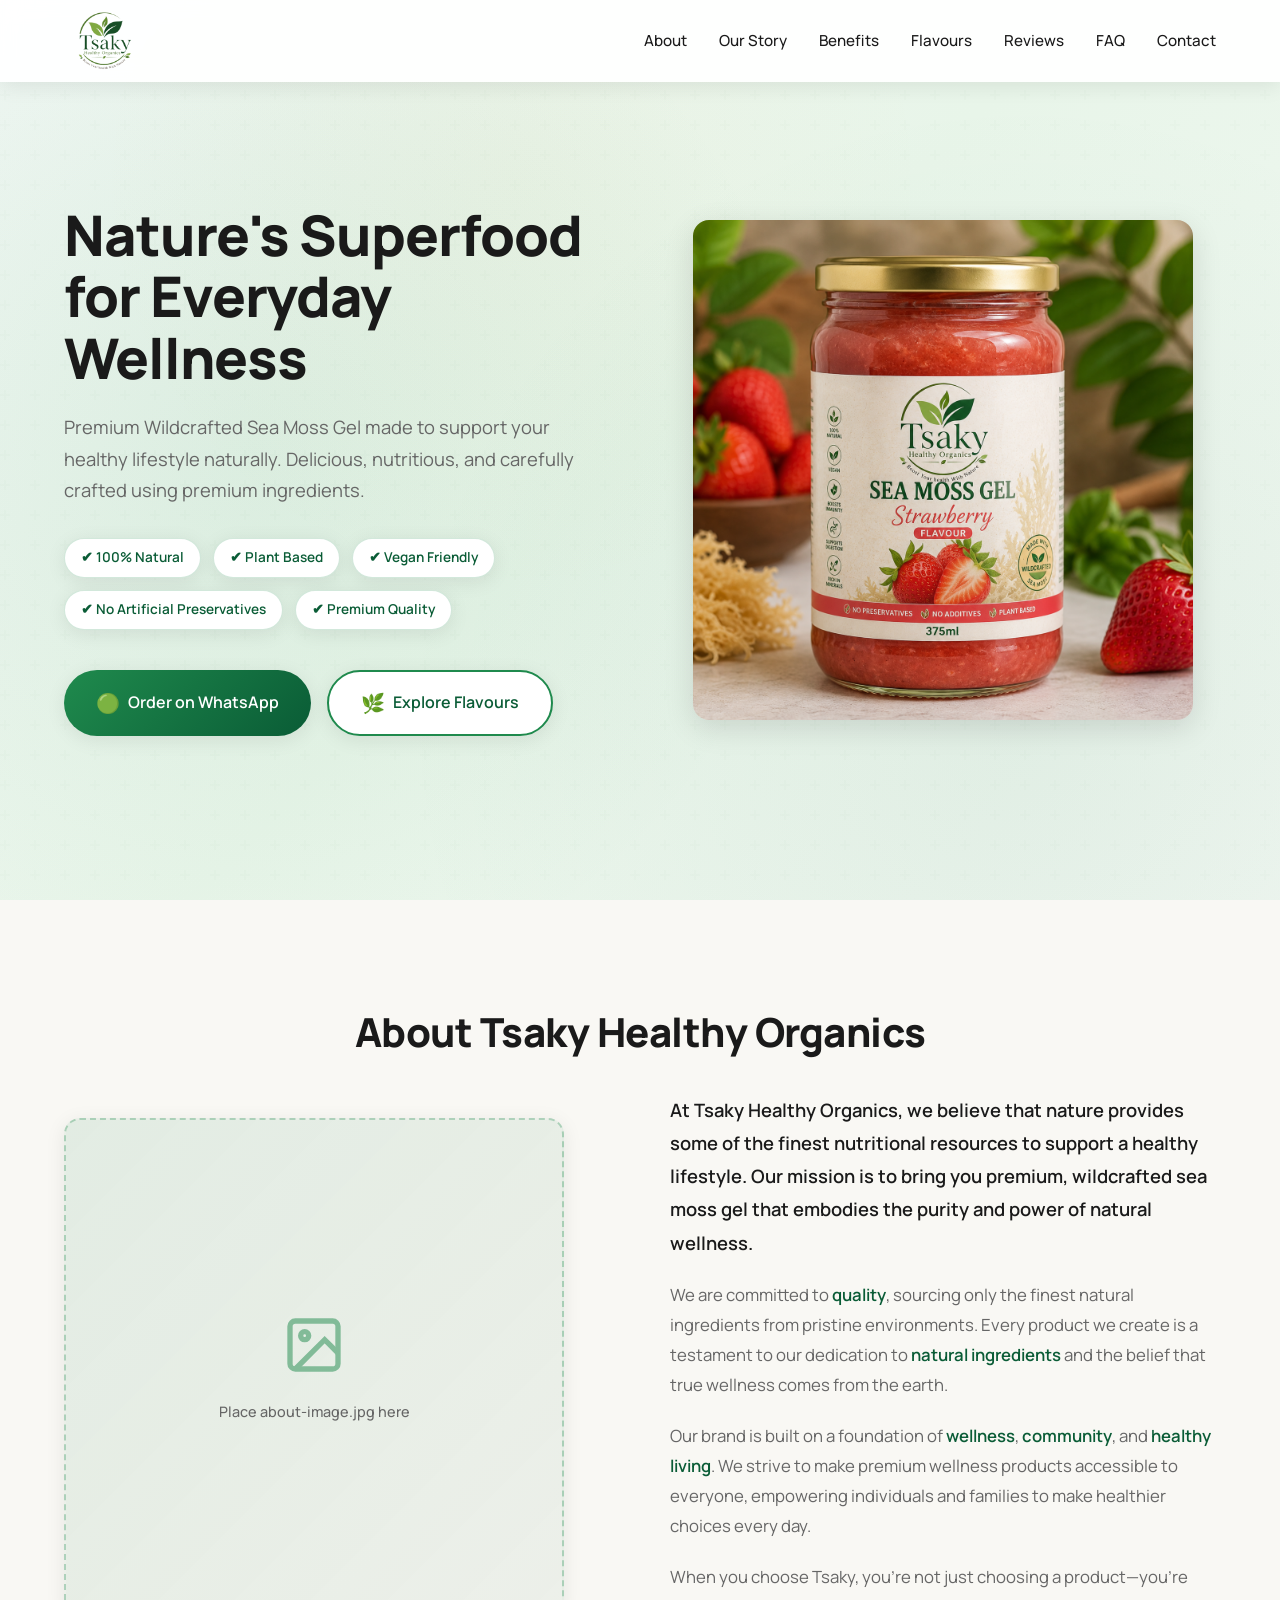
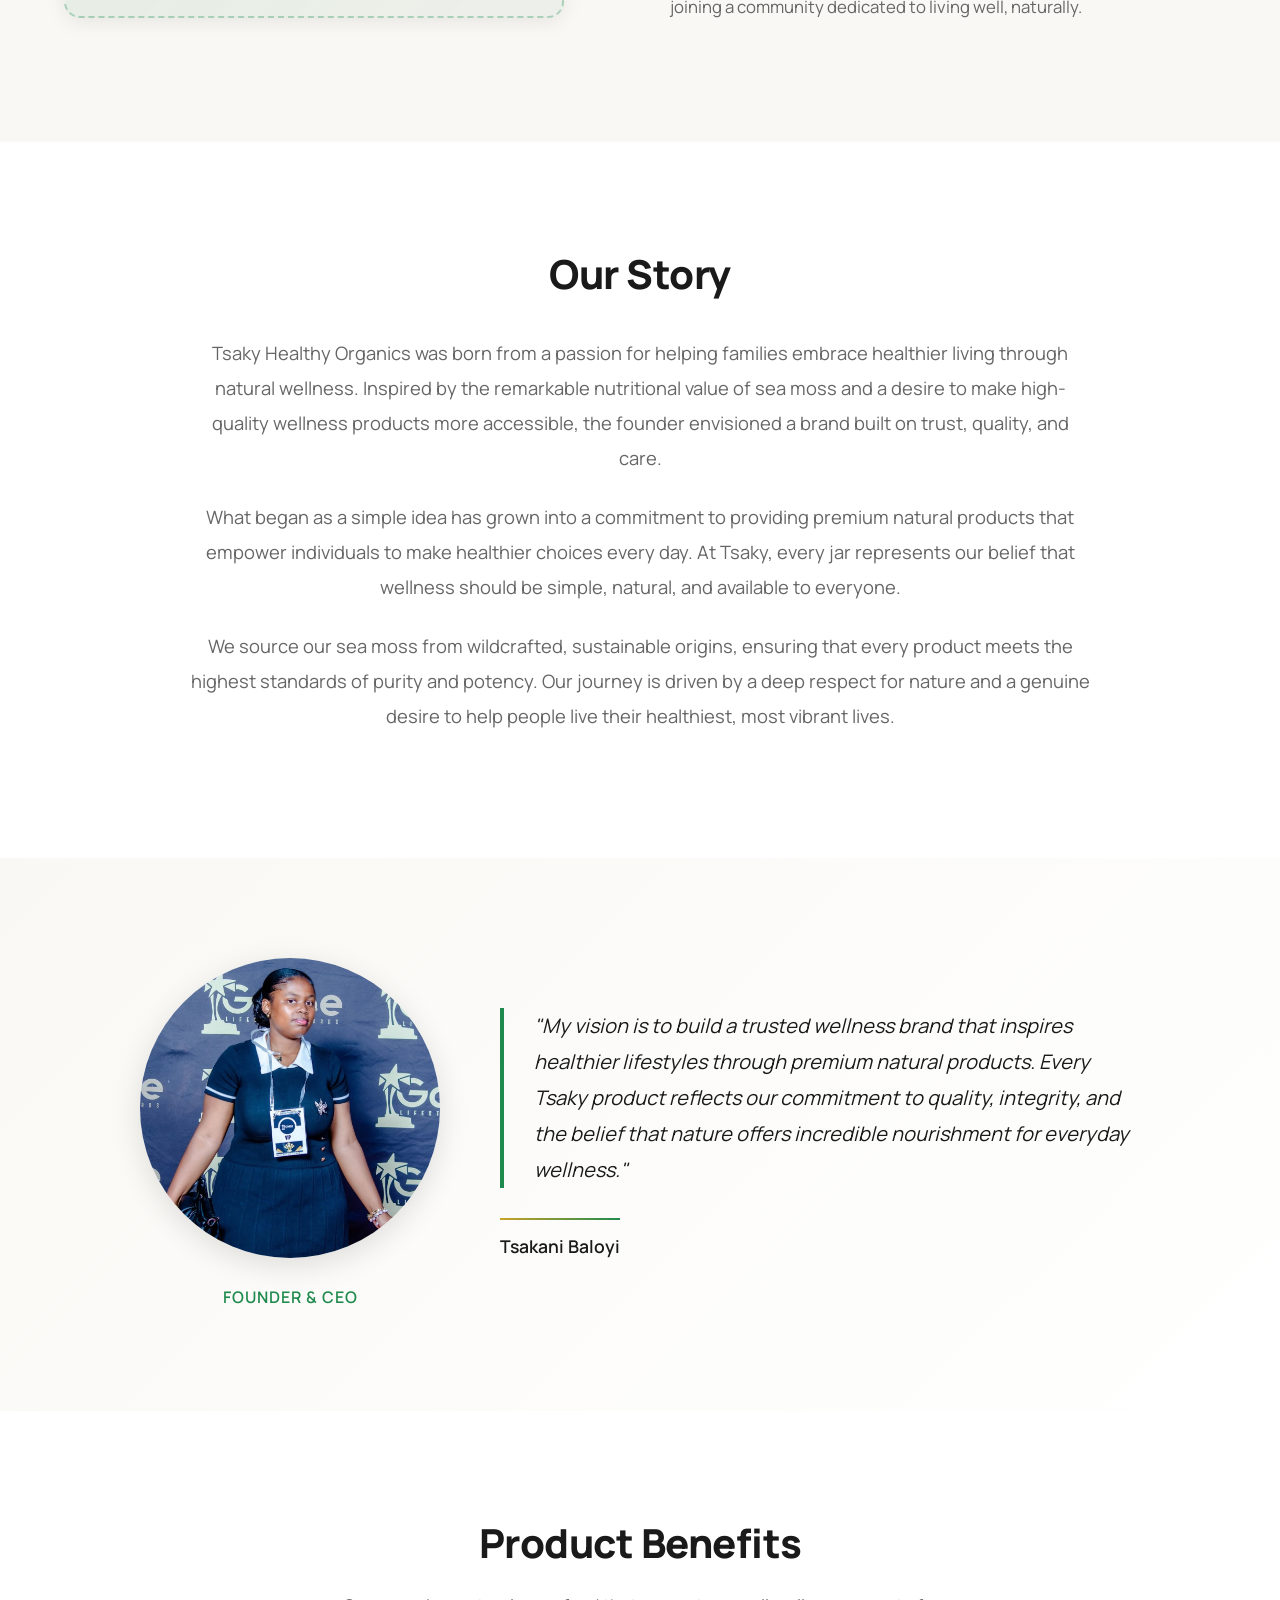
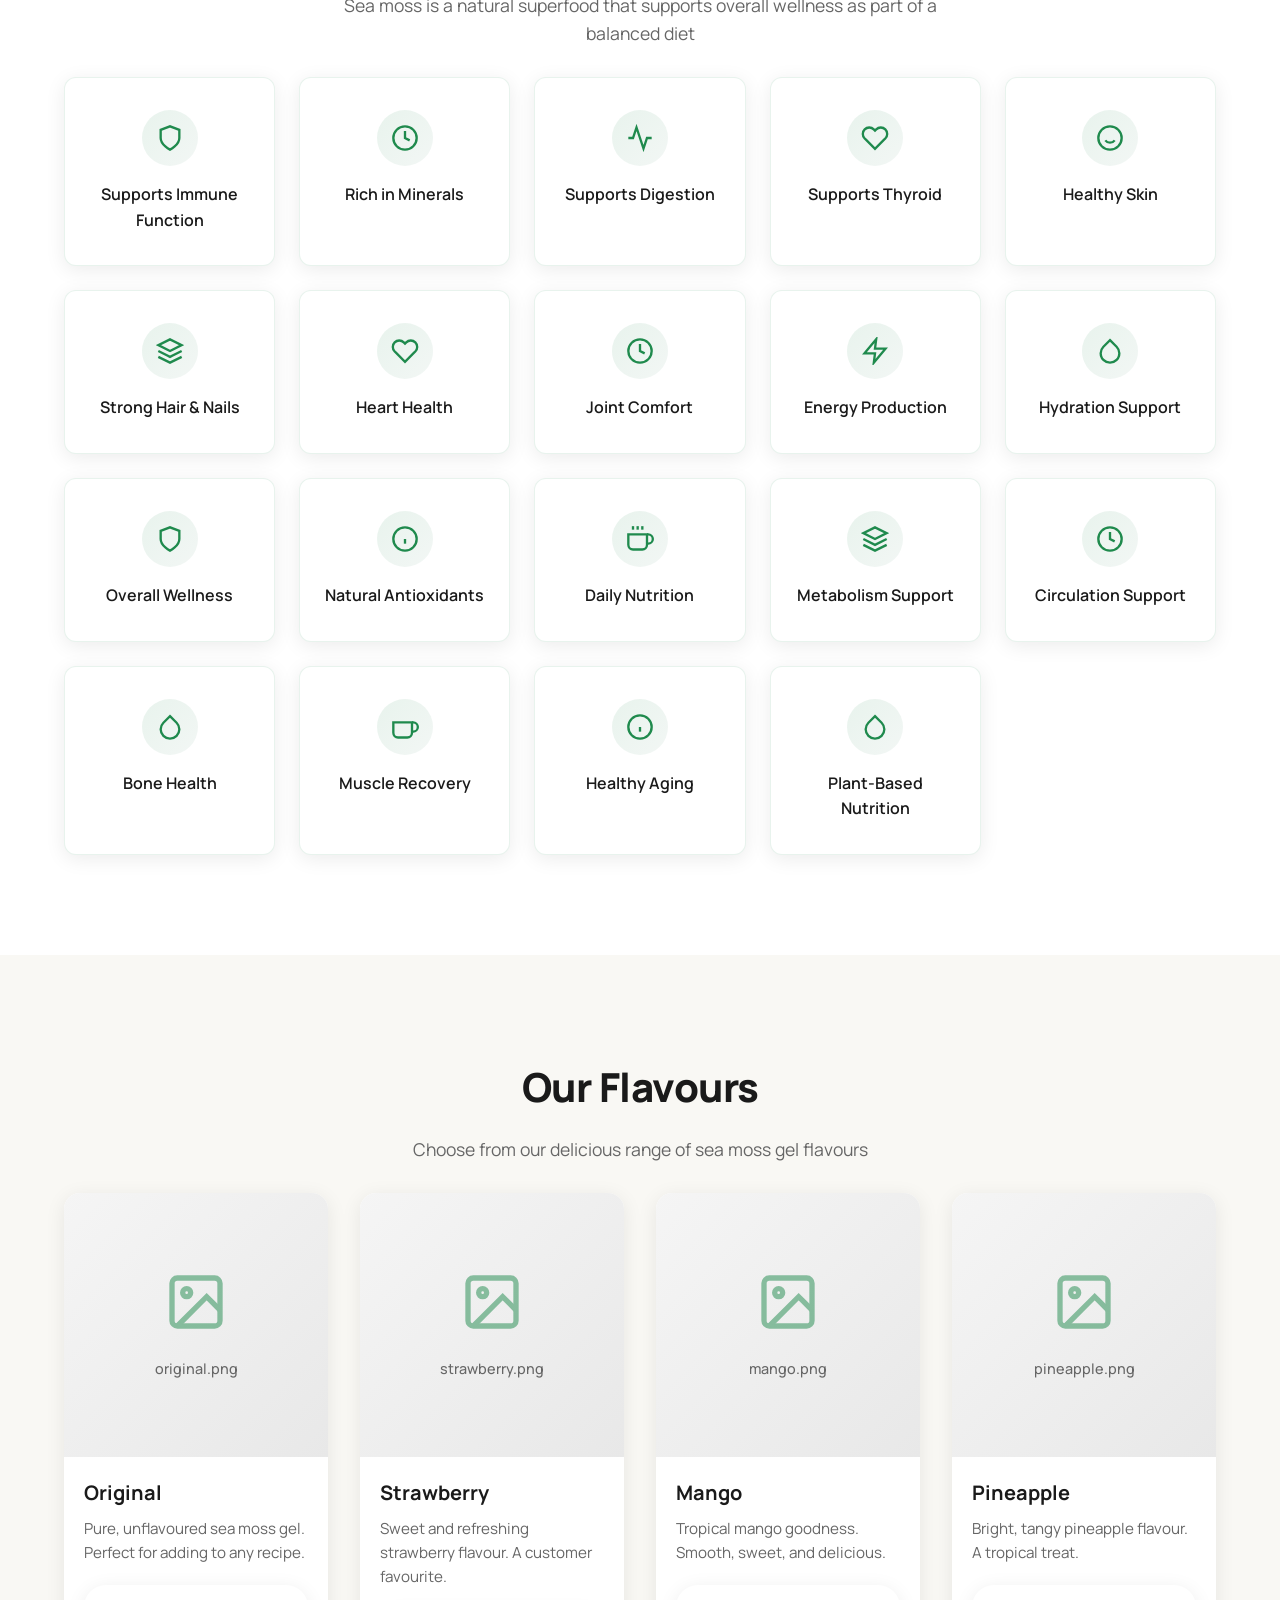
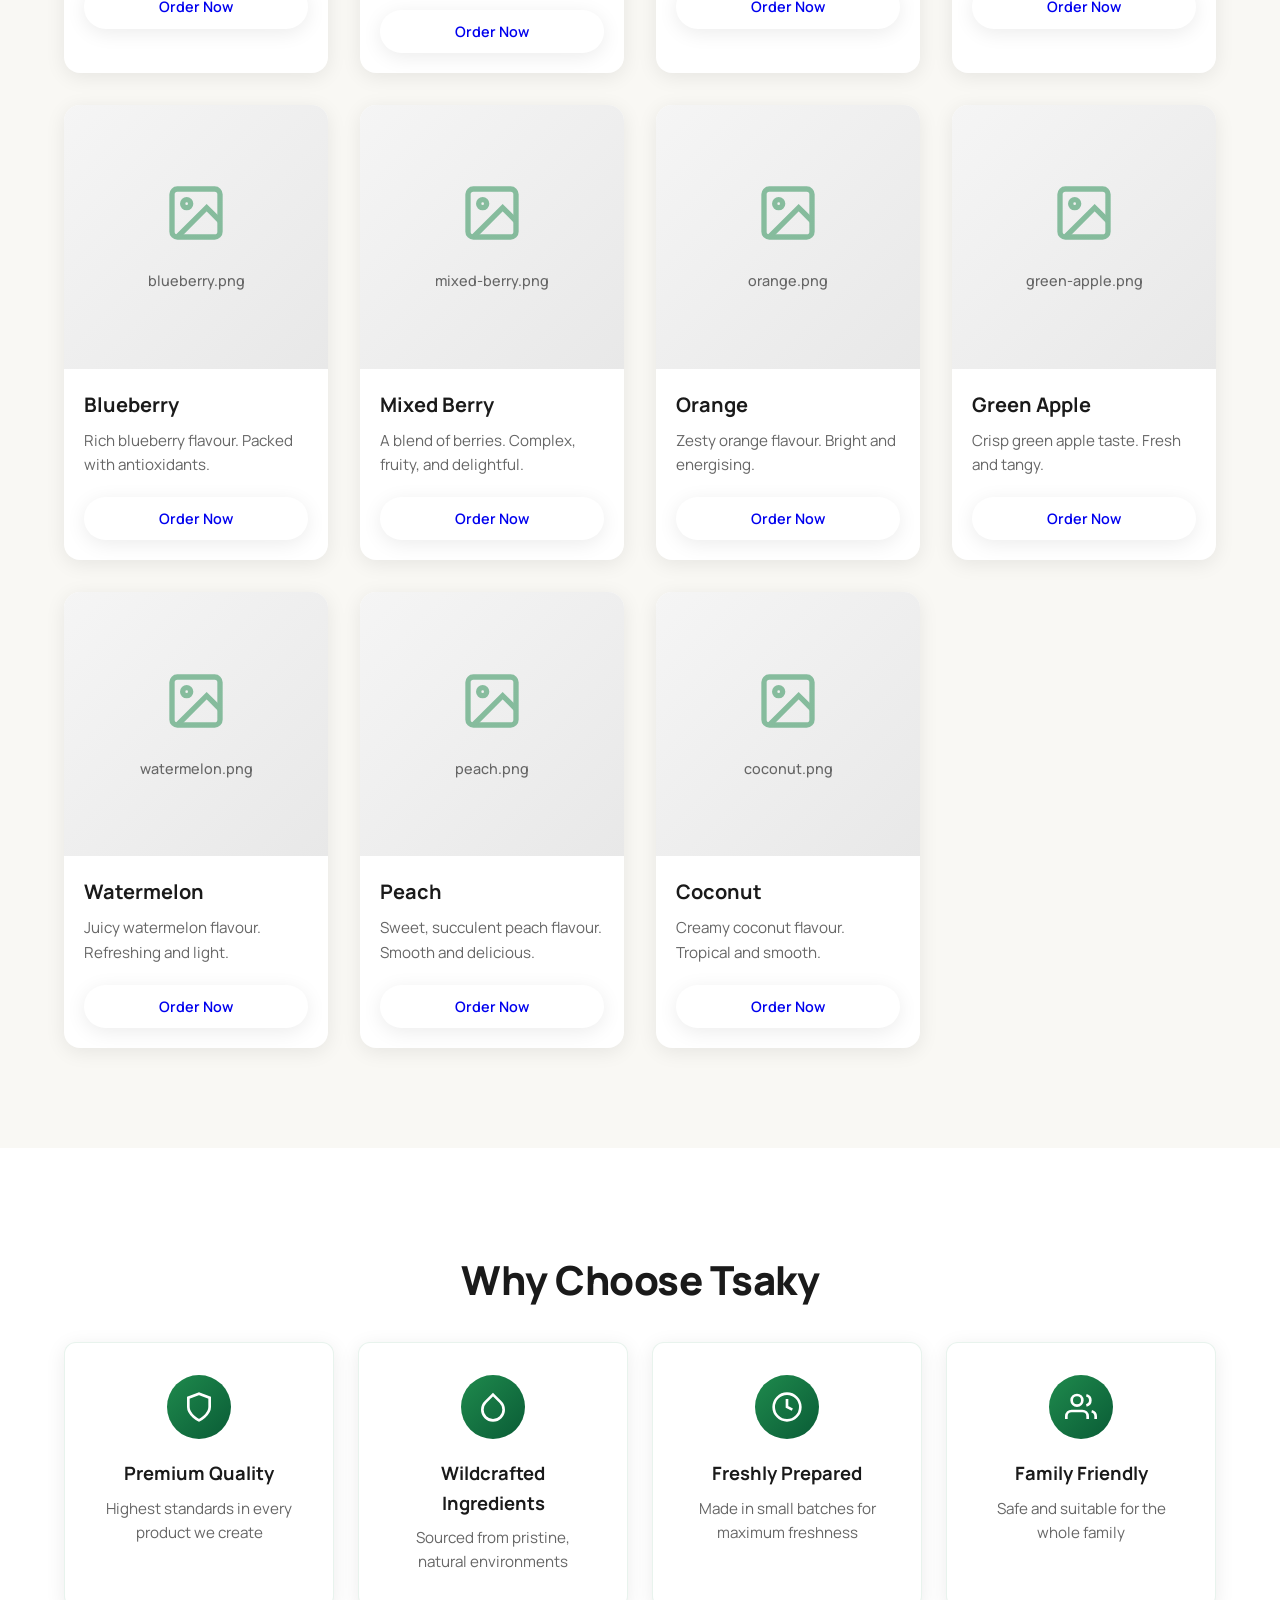
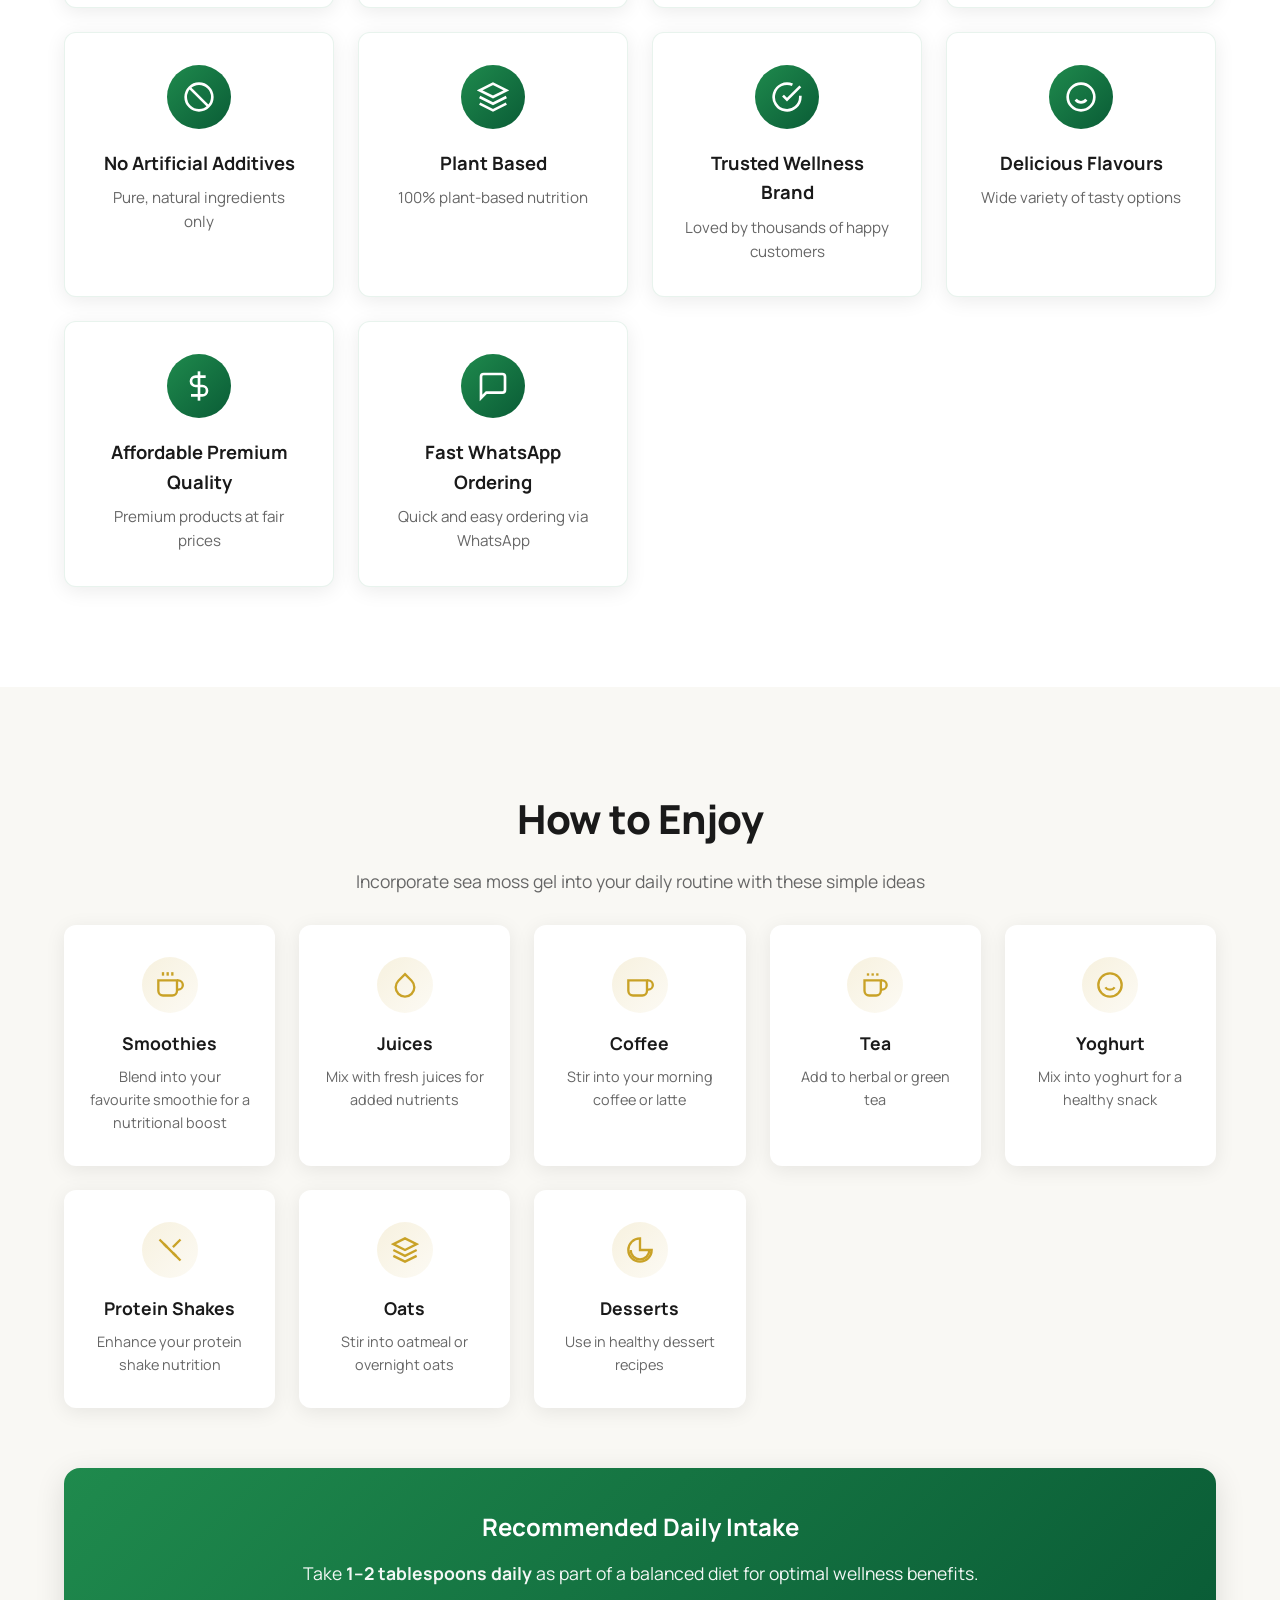
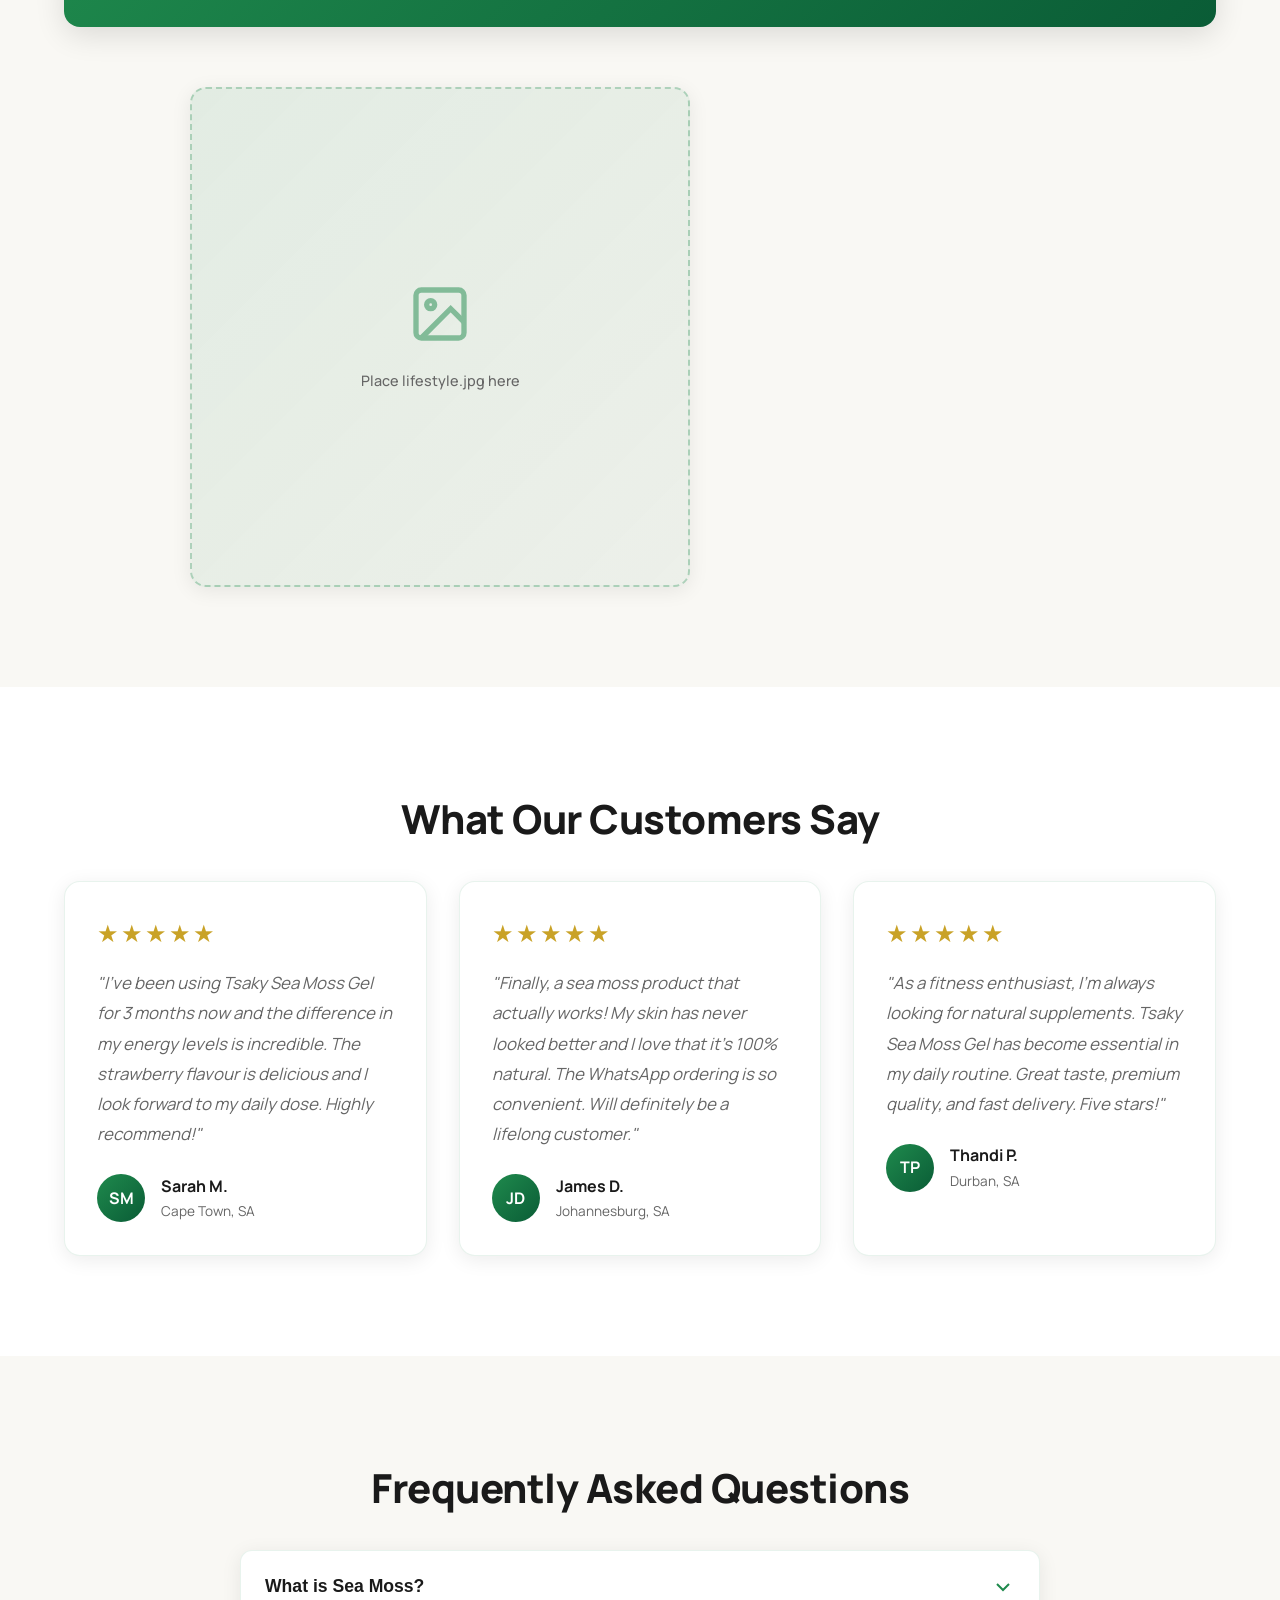
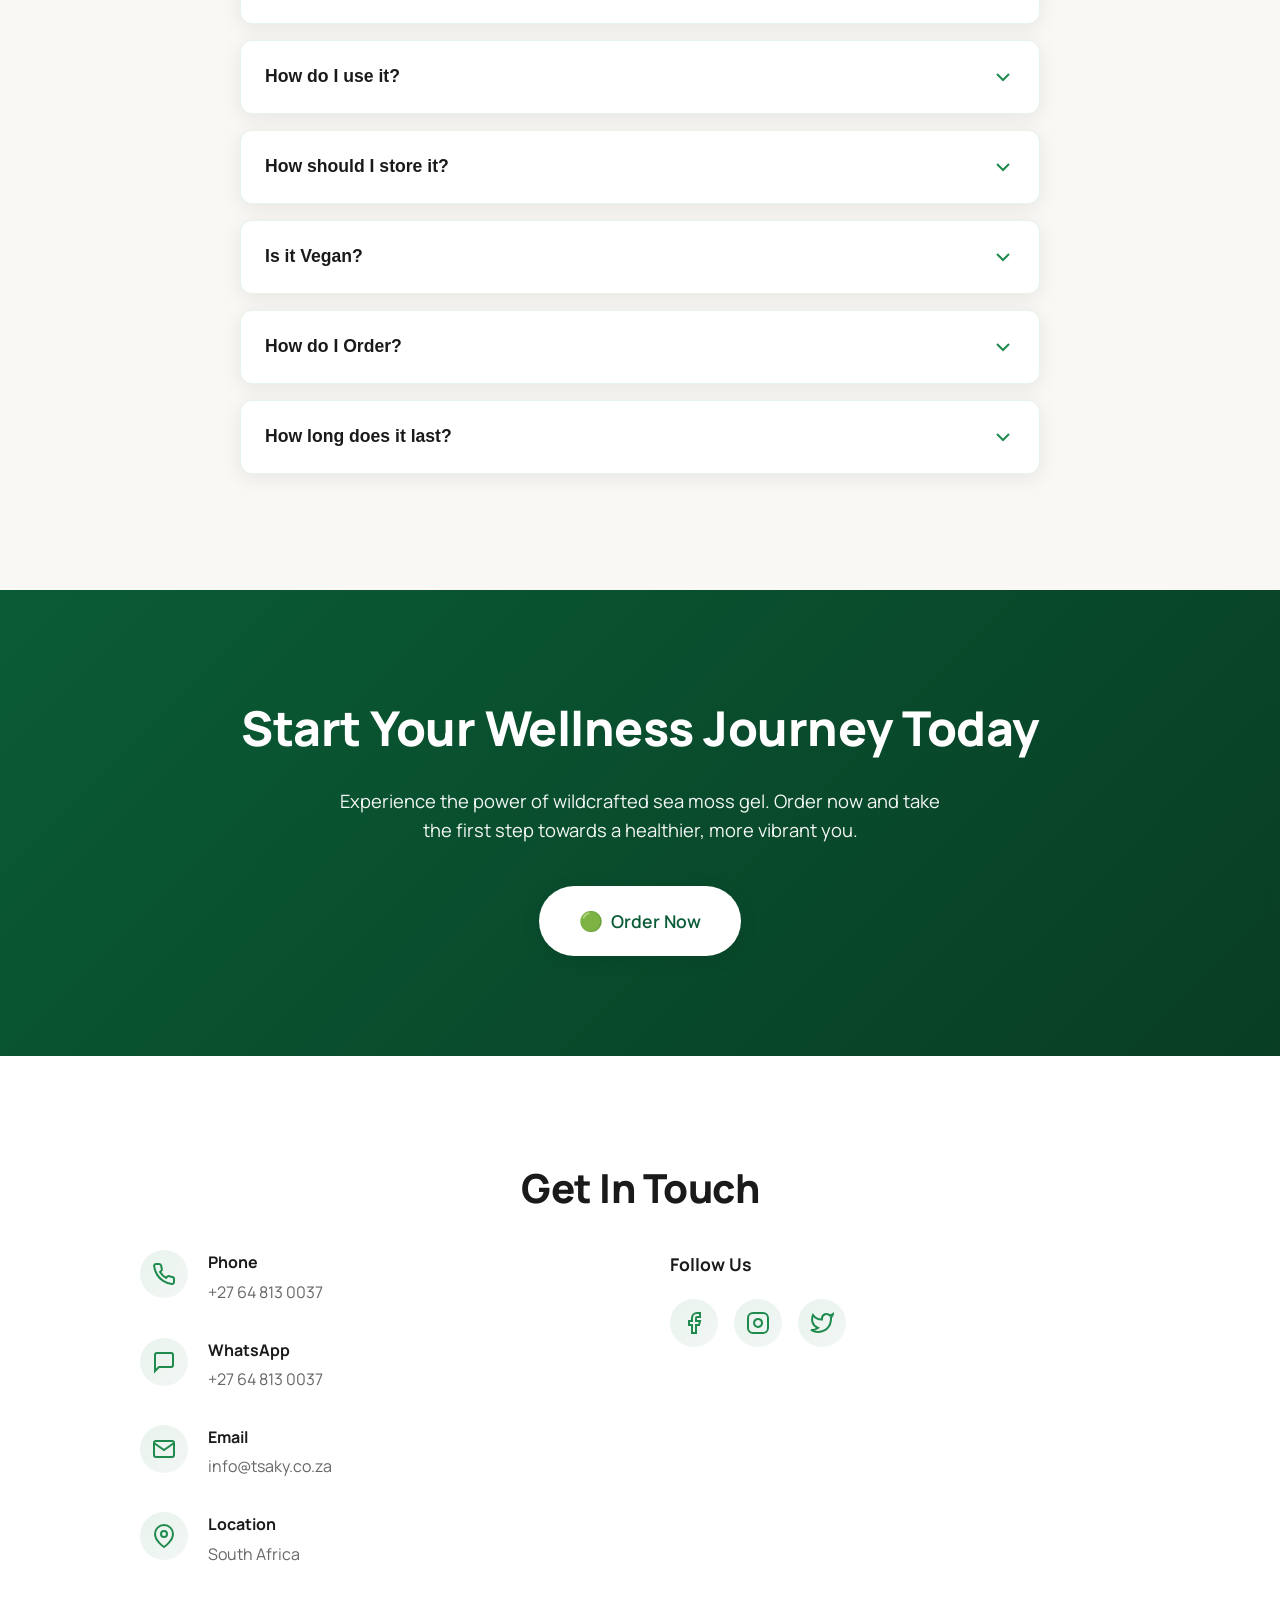
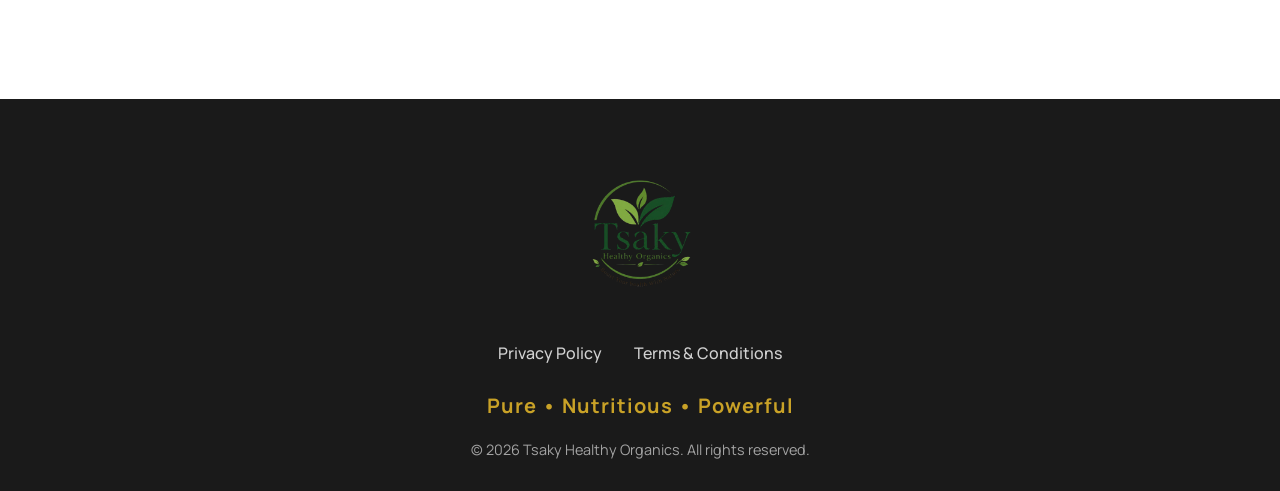
==== index.html @ f1735d56 "first commit" ====
<!DOCTYPE html>
<html lang="en">
<head>
    <meta charset="UTF-8">
    <meta name="viewport" content="width=device-width, initial-scale=1.0">
    <meta name="description" content="Tsaky Healthy Organics - Premium Wildcrafted Sea Moss Gel for everyday wellness. 100% natural, plant-based, vegan-friendly nutrition.">
    <meta name="keywords" content="sea moss, wellness, natural, organic, health, nutrition, South Africa">
    <title>Tsaky Healthy Organics | Pure • Nutritious • Powerful</title>
    
    <!-- Google Fonts -->
    <link rel="preconnect" href="https://fonts.googleapis.com">
    <link rel="preconnect" href="https://fonts.gstatic.com" crossorigin>
    <link href="https://fonts.googleapis.com/css2?family=Manrope:wght@300;400;500;600;700;800&display=swap" rel="stylesheet">
    
    <!-- Stylesheet -->
    <link rel="stylesheet" href="styles.css">
</head>
<body>
    <!-- Navigation -->
    <nav class="navbar" id="navbar">
        <div class="container">
            <a href="#hero" class="logo">
                <img src="images/logo.png" alt="Tsaky Healthy Organics" class="logo-img">
            </a>
            <button class="nav-toggle" id="navToggle" aria-label="Toggle navigation">
                <span></span>
                <span></span>
                <span></span>
            </button>
            <ul class="nav-menu" id="navMenu">
                <li><a href="#about" class="nav-link">About</a></li>
                <li><a href="#story" class="nav-link">Our Story</a></li>
                <li><a href="#benefits" class="nav-link">Benefits</a></li>
                <li><a href="#flavours" class="nav-link">Flavours</a></li>
                <li><a href="#testimonials" class="nav-link">Reviews</a></li>
                <li><a href="#faq" class="nav-link">FAQ</a></li>
                <li><a href="#contact" class="nav-link">Contact</a></li>
            </ul>
        </div>
    </nav>

    <!-- Hero Section -->
    <section class="hero" id="hero">
        <div class="hero-bg">
            <div class="hero-overlay"></div>
        </div>
        <div class="container">
            <div class="hero-content">
                <div class="hero-text">
                    <h1 class="hero-title fade-in">Nature's Superfood for Everyday Wellness</h1>
                    <p class="hero-subtitle fade-in">Premium Wildcrafted Sea Moss Gel made to support your healthy lifestyle naturally. Delicious, nutritious, and carefully crafted using premium ingredients.</p>
                    
                    <div class="hero-badges fade-in">
                        <span class="badge">✔ 100% Natural</span>
                        <span class="badge">✔ Plant Based</span>
                        <span class="badge">✔ Vegan Friendly</span>
                        <span class="badge">✔ No Artificial Preservatives</span>
                        <span class="badge">✔ Premium Quality</span>
                    </div>
                    
                    <div class="hero-buttons fade-in">
                        <a href="https://wa.me/27648130037?text=Hello%20Tsaky%20Healthy%20Organics.%20I%20would%20like%20to%20order%20Sea%20Moss%20Gel." class="btn btn-primary" target="_blank" rel="noopener">
                            <span class="btn-icon">🟢</span>
                            Order on WhatsApp
                        </a>
                        <a href="#flavours" class="btn btn-secondary">
                            <span class="btn-icon">🌿</span>
                            Explore Flavours
                        </a>
                    </div>
                </div>
                
                <div class="hero-image fade-in">
                    <img src="images/hero-product.png" alt="Tsaky Sea Moss Gel" class="hero-img">
                </div>
            </div>
        </div>
    </section>

    <!-- About Section -->
    <section class="about" id="about">
        <div class="container">
            <div class="section-header">
                <h2 class="section-title fade-in">About Tsaky Healthy Organics</h2>
            </div>
            
            <div class="about-content">
                <div class="about-image fade-in">
                    <div class="image-placeholder">
                        <div class="placeholder-content">
                            <svg class="placeholder-icon" viewBox="0 0 24 24" fill="none" stroke="currentColor" stroke-width="2">
                                <rect x="3" y="3" width="18" height="18" rx="2" ry="2"></rect>
                                <circle cx="8.5" cy="8.5" r="1.5"></circle>
                                <polyline points="21 15 16 10 5 21"></polyline>
                            </svg>
                            <p>Place about-image.jpg here</p>
                        </div>
                    </div>
                </div>
                
                <div class="about-text fade-in">
                    <p class="about-intro">At Tsaky Healthy Organics, we believe that nature provides some of the finest nutritional resources to support a healthy lifestyle. Our mission is to bring you premium, wildcrafted sea moss gel that embodies the purity and power of natural wellness.</p>
                    
                    <p>We are committed to <strong>quality</strong>, sourcing only the finest natural ingredients from pristine environments. Every product we create is a testament to our dedication to <strong>natural ingredients</strong> and the belief that true wellness comes from the earth.</p>
                    
                    <p>Our brand is built on a foundation of <strong>wellness</strong>, <strong>community</strong>, and <strong>healthy living</strong>. We strive to make premium wellness products accessible to everyone, empowering individuals and families to make healthier choices every day.</p>
                    
                    <p>When you choose Tsaky, you're not just choosing a product—you're joining a community dedicated to living well, naturally.</p>
                </div>
            </div>
        </div>
    </section>

    <!-- Our Story Section -->
    <section class="story" id="story">
        <div class="container">
            <div class="section-header">
                <h2 class="section-title fade-in">Our Story</h2>
            </div>
            
            <div class="story-content fade-in">
                <p class="story-text">Tsaky Healthy Organics was born from a passion for helping families embrace healthier living through natural wellness. Inspired by the remarkable nutritional value of sea moss and a desire to make high-quality wellness products more accessible, the founder envisioned a brand built on trust, quality, and care.</p>
                
                <p class="story-text">What began as a simple idea has grown into a commitment to providing premium natural products that empower individuals to make healthier choices every day. At Tsaky, every jar represents our belief that wellness should be simple, natural, and available to everyone.</p>
                
                <p class="story-text">We source our sea moss from wildcrafted, sustainable origins, ensuring that every product meets the highest standards of purity and potency. Our journey is driven by a deep respect for nature and a genuine desire to help people live their healthiest, most vibrant lives.</p>
            </div>
        </div>
    </section>

    <!-- Founder Section -->
    <section class="founder" id="founder">
        <div class="container">
            <div class="founder-content">
                <div class="founder-image fade-in">
                    <img src="images/founder.jpg" alt="Tsaky Founder" class="founder-img">
                    <p class="founder-title">Founder & CEO</p>
                </div>
                
                <div class="founder-text fade-in">
                    <blockquote class="founder-quote">
                        "My vision is to build a trusted wellness brand that inspires healthier lifestyles through premium natural products. Every Tsaky product reflects our commitment to quality, integrity, and the belief that nature offers incredible nourishment for everyday wellness."
                    </blockquote>
                        <div class="founder-signature">
                            <div class="signature-line"></div>
                            <p class="founder-name">Tsakani Baloyi</p>
                        </div>
                </div>
            </div>
        </div>
    </section>

    <!-- Benefits Section -->
    <section class="benefits" id="benefits">
        <div class="container">
            <div class="section-header">
                <h2 class="section-title fade-in">Product Benefits</h2>
                <p class="section-subtitle fade-in">Sea moss is a natural superfood that supports overall wellness as part of a balanced diet</p>
            </div>
            
            <div class="benefits-grid">
                <div class="benefit-card fade-in">
                    <div class="benefit-icon">
                        <svg viewBox="0 0 24 24" fill="none" stroke="currentColor" stroke-width="2">
                            <path d="M12 22s8-4 8-10V5l-8-3-8 3v7c0 6 8 10 8 10z"></path>
                        </svg>
                    </div>
                    <h3>Supports Immune Function</h3>
                </div>
                
                <div class="benefit-card fade-in">
                    <div class="benefit-icon">
                        <svg viewBox="0 0 24 24" fill="none" stroke="currentColor" stroke-width="2">
                            <circle cx="12" cy="12" r="10"></circle>
                            <path d="M12 6v6l4 2"></path>
                        </svg>
                    </div>
                    <h3>Rich in Minerals</h3>
                </div>
                
                <div class="benefit-card fade-in">
                    <div class="benefit-icon">
                        <svg viewBox="0 0 24 24" fill="none" stroke="currentColor" stroke-width="2">
                            <path d="M22 12h-4l-3 9L9 3l-3 9H2"></path>
                        </svg>
                    </div>
                    <h3>Supports Digestion</h3>
                </div>
                
                <div class="benefit-card fade-in">
                    <div class="benefit-icon">
                        <svg viewBox="0 0 24 24" fill="none" stroke="currentColor" stroke-width="2">
                            <path d="M20.84 4.61a5.5 5.5 0 0 0-7.78 0L12 5.67l-1.06-1.06a5.5 5.5 0 0 0-7.78 7.78l1.06 1.06L12 21.23l7.78-7.78 1.06-1.06a5.5 5.5 0 0 0 0-7.78z"></path>
                        </svg>
                    </div>
                    <h3>Supports Thyroid</h3>
                </div>
                
                <div class="benefit-card fade-in">
                    <div class="benefit-icon">
                        <svg viewBox="0 0 24 24" fill="none" stroke="currentColor" stroke-width="2">
                            <circle cx="12" cy="12" r="10"></circle>
                            <path d="M8 14s1.5 2 4 2 4-2 4-2"></path>
                            <line x1="9" y1="9" x2="9.01" y2="9"></line>
                            <line x1="15" y1="9" x2="15.01" y2="9"></line>
                        </svg>
                    </div>
                    <h3>Healthy Skin</h3>
                </div>
                
                <div class="benefit-card fade-in">
                    <div class="benefit-icon">
                        <svg viewBox="0 0 24 24" fill="none" stroke="currentColor" stroke-width="2">
                            <path d="M12 2L2 7l10 5 10-5-10-5z"></path>
                            <path d="M2 17l10 5 10-5"></path>
                            <path d="M2 12l10 5 10-5"></path>
                        </svg>
                    </div>
                    <h3>Strong Hair & Nails</h3>
                </div>
                
                <div class="benefit-card fade-in">
                    <div class="benefit-icon">
                        <svg viewBox="0 0 24 24" fill="none" stroke="currentColor" stroke-width="2">
                            <path d="M20.84 4.61a5.5 5.5 0 0 0-7.78 0L12 5.67l-1.06-1.06a5.5 5.5 0 0 0-7.78 7.78l1.06 1.06L12 21.23l7.78-7.78 1.06-1.06a5.5 5.5 0 0 0 0-7.78z"></path>
                        </svg>
                    </div>
                    <h3>Heart Health</h3>
                </div>
                
                <div class="benefit-card fade-in">
                    <div class="benefit-icon">
                        <svg viewBox="0 0 24 24" fill="none" stroke="currentColor" stroke-width="2">
                            <circle cx="12" cy="12" r="10"></circle>
                            <polyline points="12 6 12 12 16 14"></polyline>
                        </svg>
                    </div>
                    <h3>Joint Comfort</h3>
                </div>
                
                <div class="benefit-card fade-in">
                    <div class="benefit-icon">
                        <svg viewBox="0 0 24 24" fill="none" stroke="currentColor" stroke-width="2">
                            <polygon points="13 2 3 14 12 14 11 22 21 10 12 10 13 2"></polygon>
                        </svg>
                    </div>
                    <h3>Energy Production</h3>
                </div>
                
                <div class="benefit-card fade-in">
                    <div class="benefit-icon">
                        <svg viewBox="0 0 24 24" fill="none" stroke="currentColor" stroke-width="2">
                            <path d="M12 2.69l5.66 5.66a8 8 0 1 1-11.31 0z"></path>
                        </svg>
                    </div>
                    <h3>Hydration Support</h3>
                </div>
                
                <div class="benefit-card fade-in">
                    <div class="benefit-icon">
                        <svg viewBox="0 0 24 24" fill="none" stroke="currentColor" stroke-width="2">
                            <path d="M12 22s8-4 8-10V5l-8-3-8 3v7c0 6 8 10 8 10z"></path>
                        </svg>
                    </div>
                    <h3>Overall Wellness</h3>
                </div>
                
                <div class="benefit-card fade-in">
                    <div class="benefit-icon">
                        <svg viewBox="0 0 24 24" fill="none" stroke="currentColor" stroke-width="2">
                            <circle cx="12" cy="12" r="10"></circle>
                            <path d="M12 16v-4"></path>
                            <path d="M12 8h.01"></path>
                        </svg>
                    </div>
                    <h3>Natural Antioxidants</h3>
                </div>
                
                <div class="benefit-card fade-in">
                    <div class="benefit-icon">
                        <svg viewBox="0 0 24 24" fill="none" stroke="currentColor" stroke-width="2">
                            <path d="M18 8h1a4 4 0 0 1 0 8h-1"></path>
                            <path d="M2 8h16v9a4 4 0 0 1-4 4H6a4 4 0 0 1-4-4V8z"></path>
                            <line x1="6" y1="1" x2="6" y2="4"></line>
                            <line x1="10" y1="1" x2="10" y2="4"></line>
                            <line x1="14" y1="1" x2="14" y2="4"></line>
                        </svg>
                    </div>
                    <h3>Daily Nutrition</h3>
                </div>
                
                <div class="benefit-card fade-in">
                    <div class="benefit-icon">
                        <svg viewBox="0 0 24 24" fill="none" stroke="currentColor" stroke-width="2">
                            <path d="M12 2L2 7l10 5 10-5-10-5z"></path>
                            <path d="M2 17l10 5 10-5"></path>
                            <path d="M2 12l10 5 10-5"></path>
                        </svg>
                    </div>
                    <h3>Metabolism Support</h3>
                </div>
                
                <div class="benefit-card fade-in">
                    <div class="benefit-icon">
                        <svg viewBox="0 0 24 24" fill="none" stroke="currentColor" stroke-width="2">
                            <circle cx="12" cy="12" r="10"></circle>
                            <path d="M12 6v6l4 2"></path>
                        </svg>
                    </div>
                    <h3>Circulation Support</h3>
                </div>
                
                <div class="benefit-card fade-in">
                    <div class="benefit-icon">
                        <svg viewBox="0 0 24 24" fill="none" stroke="currentColor" stroke-width="2">
                            <path d="M12 2.69l5.66 5.66a8 8 0 1 1-11.31 0z"></path>
                        </svg>
                    </div>
                    <h3>Bone Health</h3>
                </div>
                
                <div class="benefit-card fade-in">
                    <div class="benefit-icon">
                        <svg viewBox="0 0 24 24" fill="none" stroke="currentColor" stroke-width="2">
                            <path d="M18 8h1a4 4 0 0 1 0 8h-1"></path>
                            <path d="M2 8h16v9a4 4 0 0 1-4 4H6a4 4 0 0 1-4-4V8z"></path>
                        </svg>
                    </div>
                    <h3>Muscle Recovery</h3>
                </div>
                
                <div class="benefit-card fade-in">
                    <div class="benefit-icon">
                        <svg viewBox="0 0 24 24" fill="none" stroke="currentColor" stroke-width="2">
                            <circle cx="12" cy="12" r="10"></circle>
                            <path d="M12 16v-4"></path>
                            <path d="M12 8h.01"></path>
                        </svg>
                    </div>
                    <h3>Healthy Aging</h3>
                </div>
                
                <div class="benefit-card fade-in">
                    <div class="benefit-icon">
                        <svg viewBox="0 0 24 24" fill="none" stroke="currentColor" stroke-width="2">
                            <path d="M12 2.69l5.66 5.66a8 8 0 1 1-11.31 0z"></path>
                        </svg>
                    </div>
                    <h3>Plant-Based Nutrition</h3>
                </div>
            </div>
        </div>
    </section>

    <!-- Flavours Section -->
    <section class="flavours" id="flavours">
        <div class="container">
            <div class="section-header">
                <h2 class="section-title fade-in">Our Flavours</h2>
                <p class="section-subtitle fade-in">Choose from our delicious range of sea moss gel flavours</p>
            </div>
            
            <div class="flavours-grid">
                <div class="flavour-card fade-in">
                    <div class="flavour-image">
                        <div class="image-placeholder">
                            <div class="placeholder-content">
                                <svg class="placeholder-icon" viewBox="0 0 24 24" fill="none" stroke="currentColor" stroke-width="2">
                                    <rect x="3" y="3" width="18" height="18" rx="2" ry="2"></rect>
                                    <circle cx="8.5" cy="8.5" r="1.5"></circle>
                                    <polyline points="21 15 16 10 5 21"></polyline>
                                </svg>
                                <p>original.png</p>
                            </div>
                        </div>
                    </div>
                    <h3 class="flavour-name">Original</h3>
                    <p class="flavour-desc">Pure, unflavoured sea moss gel. Perfect for adding to any recipe.</p>
                    <a href="https://wa.me/27648130037?text=Hello%20Tsaky%20Healthy%20Organics.%20I%20would%20like%20to%20order%20Sea%20Moss%20Gel%20-%20Original." class="btn btn-small" target="_blank" rel="noopener">Order Now</a>
                </div>
                
                <div class="flavour-card fade-in">
                    <div class="flavour-image">
                        <div class="image-placeholder">
                            <div class="placeholder-content">
                                <svg class="placeholder-icon" viewBox="0 0 24 24" fill="none" stroke="currentColor" stroke-width="2">
                                    <rect x="3" y="3" width="18" height="18" rx="2" ry="2"></rect>
                                    <circle cx="8.5" cy="8.5" r="1.5"></circle>
                                    <polyline points="21 15 16 10 5 21"></polyline>
                                </svg>
                                <p>strawberry.png</p>
                            </div>
                        </div>
                    </div>
                    <h3 class="flavour-name">Strawberry</h3>
                    <p class="flavour-desc">Sweet and refreshing strawberry flavour. A customer favourite.</p>
                    <a href="https://wa.me/27648130037?text=Hello%20Tsaky%20Healthy%20Organics.%20I%20would%20like%20to%20order%20Sea%20Moss%20Gel%20-%20Strawberry." class="btn btn-small" target="_blank" rel="noopener">Order Now</a>
                </div>
                
                <div class="flavour-card fade-in">
                    <div class="flavour-image">
                        <div class="image-placeholder">
                            <div class="placeholder-content">
                                <svg class="placeholder-icon" viewBox="0 0 24 24" fill="none" stroke="currentColor" stroke-width="2">
                                    <rect x="3" y="3" width="18" height="18" rx="2" ry="2"></rect>
                                    <circle cx="8.5" cy="8.5" r="1.5"></circle>
                                    <polyline points="21 15 16 10 5 21"></polyline>
                                </svg>
                                <p>mango.png</p>
                            </div>
                        </div>
                    </div>
                    <h3 class="flavour-name">Mango</h3>
                    <p class="flavour-desc">Tropical mango goodness. Smooth, sweet, and delicious.</p>
                    <a href="https://wa.me/27648130037?text=Hello%20Tsaky%20Healthy%20Organics.%20I%20would%20like%20to%20order%20Sea%20Moss%20Gel%20-%20Mango." class="btn btn-small" target="_blank" rel="noopener">Order Now</a>
                </div>
                
                <div class="flavour-card fade-in">
                    <div class="flavour-image">
                        <div class="image-placeholder">
                            <div class="placeholder-content">
                                <svg class="placeholder-icon" viewBox="0 0 24 24" fill="none" stroke="currentColor" stroke-width="2">
                                    <rect x="3" y="3" width="18" height="18" rx="2" ry="2"></rect>
                                    <circle cx="8.5" cy="8.5" r="1.5"></circle>
                                    <polyline points="21 15 16 10 5 21"></polyline>
                                </svg>
                                <p>pineapple.png</p>
                            </div>
                        </div>
                    </div>
                    <h3 class="flavour-name">Pineapple</h3>
                    <p class="flavour-desc">Bright, tangy pineapple flavour. A tropical treat.</p>
                    <a href="https://wa.me/27648130037?text=Hello%20Tsaky%20Healthy%20Organics.%20I%20would%20like%20to%20order%20Sea%20Moss%20Gel%20-%20Pineapple." class="btn btn-small" target="_blank" rel="noopener">Order Now</a>
                </div>
                
                <div class="flavour-card fade-in">
                    <div class="flavour-image">
                        <div class="image-placeholder">
                            <div class="placeholder-content">
                                <svg class="placeholder-icon" viewBox="0 0 24 24" fill="none" stroke="currentColor" stroke-width="2">
                                    <rect x="3" y="3" width="18" height="18" rx="2" ry="2"></rect>
                                    <circle cx="8.5" cy="8.5" r="1.5"></circle>
                                    <polyline points="21 15 16 10 5 21"></polyline>
                                </svg>
                                <p>blueberry.png</p>
                            </div>
                        </div>
                    </div>
                    <h3 class="flavour-name">Blueberry</h3>
                    <p class="flavour-desc">Rich blueberry flavour. Packed with antioxidants.</p>
                    <a href="https://wa.me/27648130037?text=Hello%20Tsaky%20Healthy%20Organics.%20I%20would%20like%20to%20order%20Sea%20Moss%20Gel%20-%20Blueberry." class="btn btn-small" target="_blank" rel="noopener">Order Now</a>
                </div>
                
                <div class="flavour-card fade-in">
                    <div class="flavour-image">
                        <div class="image-placeholder">
                            <div class="placeholder-content">
                                <svg class="placeholder-icon" viewBox="0 0 24 24" fill="none" stroke="currentColor" stroke-width="2">
                                    <rect x="3" y="3" width="18" height="18" rx="2" ry="2"></rect>
                                    <circle cx="8.5" cy="8.5" r="1.5"></circle>
                                    <polyline points="21 15 16 10 5 21"></polyline>
                                </svg>
                                <p>mixed-berry.png</p>
                            </div>
                        </div>
                    </div>
                    <h3 class="flavour-name">Mixed Berry</h3>
                    <p class="flavour-desc">A blend of berries. Complex, fruity, and delightful.</p>
                    <a href="https://wa.me/27648130037?text=Hello%20Tsaky%20Healthy%20Organics.%20I%20would%20like%20to%20order%20Sea%20Moss%20Gel%20-%20Mixed%20Berry." class="btn btn-small" target="_blank" rel="noopener">Order Now</a>
                </div>
                
                <div class="flavour-card fade-in">
                    <div class="flavour-image">
                        <div class="image-placeholder">
                            <div class="placeholder-content">
                                <svg class="placeholder-icon" viewBox="0 0 24 24" fill="none" stroke="currentColor" stroke-width="2">
                                    <rect x="3" y="3" width="18" height="18" rx="2" ry="2"></rect>
                                    <circle cx="8.5" cy="8.5" r="1.5"></circle>
                                    <polyline points="21 15 16 10 5 21"></polyline>
                                </svg>
                                <p>orange.png</p>
                            </div>
                        </div>
                    </div>
                    <h3 class="flavour-name">Orange</h3>
                    <p class="flavour-desc">Zesty orange flavour. Bright and energising.</p>
                    <a href="https://wa.me/27648130037?text=Hello%20Tsaky%20Healthy%20Organics.%20I%20would%20like%20to%20order%20Sea%20Moss%20Gel%20-%20Orange." class="btn btn-small" target="_blank" rel="noopener">Order Now</a>
                </div>
                
                <div class="flavour-card fade-in">
                    <div class="flavour-image">
                        <div class="image-placeholder">
                            <div class="placeholder-content">
                                <svg class="placeholder-icon" viewBox="0 0 24 24" fill="none" stroke="currentColor" stroke-width="2">
                                    <rect x="3" y="3" width="18" height="18" rx="2" ry="2"></rect>
                                    <circle cx="8.5" cy="8.5" r="1.5"></circle>
                                    <polyline points="21 15 16 10 5 21"></polyline>
                                </svg>
                                <p>green-apple.png</p>
                            </div>
                        </div>
                    </div>
                    <h3 class="flavour-name">Green Apple</h3>
                    <p class="flavour-desc">Crisp green apple taste. Fresh and tangy.</p>
                    <a href="https://wa.me/27648130037?text=Hello%20Tsaky%20Healthy%20Organics.%20I%20would%20like%20to%20order%20Sea%20Moss%20Gel%20-%20Green%20Apple." class="btn btn-small" target="_blank" rel="noopener">Order Now</a>
                </div>
                
                <div class="flavour-card fade-in">
                    <div class="flavour-image">
                        <div class="image-placeholder">
                            <div class="placeholder-content">
                                <svg class="placeholder-icon" viewBox="0 0 24 24" fill="none" stroke="currentColor" stroke-width="2">
                                    <rect x="3" y="3" width="18" height="18" rx="2" ry="2"></rect>
                                    <circle cx="8.5" cy="8.5" r="1.5"></circle>
                                    <polyline points="21 15 16 10 5 21"></polyline>
                                </svg>
                                <p>watermelon.png</p>
                            </div>
                        </div>
                    </div>
                    <h3 class="flavour-name">Watermelon</h3>
                    <p class="flavour-desc">Juicy watermelon flavour. Refreshing and light.</p>
                    <a href="https://wa.me/27648130037?text=Hello%20Tsaky%20Healthy%20Organics.%20I%20would%20like%20to%20order%20Sea%20Moss%20Gel%20-%20Watermelon." class="btn btn-small" target="_blank" rel="noopener">Order Now</a>
                </div>
                
                <div class="flavour-card fade-in">
                    <div class="flavour-image">
                        <div class="image-placeholder">
                            <div class="placeholder-content">
                                <svg class="placeholder-icon" viewBox="0 0 24 24" fill="none" stroke="currentColor" stroke-width="2">
                                    <rect x="3" y="3" width="18" height="18" rx="2" ry="2"></rect>
                                    <circle cx="8.5" cy="8.5" r="1.5"></circle>
                                    <polyline points="21 15 16 10 5 21"></polyline>
                                </svg>
                                <p>peach.png</p>
                            </div>
                        </div>
                    </div>
                    <h3 class="flavour-name">Peach</h3>
                    <p class="flavour-desc">Sweet, succulent peach flavour. Smooth and delicious.</p>
                    <a href="https://wa.me/27648130037?text=Hello%20Tsaky%20Healthy%20Organics.%20I%20would%20like%20to%20order%20Sea%20Moss%20Gel%20-%20Peach." class="btn btn-small" target="_blank" rel="noopener">Order Now</a>
                </div>
                
                <div class="flavour-card fade-in">
                    <div class="flavour-image">
                        <div class="image-placeholder">
                            <div class="placeholder-content">
                                <svg class="placeholder-icon" viewBox="0 0 24 24" fill="none" stroke="currentColor" stroke-width="2">
                                    <rect x="3" y="3" width="18" height="18" rx="2" ry="2"></rect>
                                    <circle cx="8.5" cy="8.5" r="1.5"></circle>
                                    <polyline points="21 15 16 10 5 21"></polyline>
                                </svg>
                                <p>coconut.png</p>
                            </div>
                        </div>
                    </div>
                    <h3 class="flavour-name">Coconut</h3>
                    <p class="flavour-desc">Creamy coconut flavour. Tropical and smooth.</p>
                    <a href="https://wa.me/27648130037?text=Hello%20Tsaky%20Healthy%20Organics.%20I%20would%20like%20to%20order%20Sea%20Moss%20Gel%20-%20Coconut." class="btn btn-small" target="_blank" rel="noopener">Order Now</a>
                </div>
            </div>
        </div>
    </section>

    <!-- Why Choose Us Section -->
    <section class="why-us" id="why-us">
        <div class="container">
            <div class="section-header">
                <h2 class="section-title fade-in">Why Choose Tsaky</h2>
            </div>
            
            <div class="features-grid">
                <div class="feature-card fade-in">
                    <div class="feature-icon">
                        <svg viewBox="0 0 24 24" fill="none" stroke="currentColor" stroke-width="2">
                            <path d="M12 22s8-4 8-10V5l-8-3-8 3v7c0 6 8 10 8 10z"></path>
                        </svg>
                    </div>
                    <h3>Premium Quality</h3>
                    <p>Highest standards in every product we create</p>
                </div>
                
                <div class="feature-card fade-in">
                    <div class="feature-icon">
                        <svg viewBox="0 0 24 24" fill="none" stroke="currentColor" stroke-width="2">
                            <path d="M12 2.69l5.66 5.66a8 8 0 1 1-11.31 0z"></path>
                        </svg>
                    </div>
                    <h3>Wildcrafted Ingredients</h3>
                    <p>Sourced from pristine, natural environments</p>
                </div>
                
                <div class="feature-card fade-in">
                    <div class="feature-icon">
                        <svg viewBox="0 0 24 24" fill="none" stroke="currentColor" stroke-width="2">
                            <circle cx="12" cy="12" r="10"></circle>
                            <polyline points="12 6 12 12 16 14"></polyline>
                        </svg>
                    </div>
                    <h3>Freshly Prepared</h3>
                    <p>Made in small batches for maximum freshness</p>
                </div>
                
                <div class="feature-card fade-in">
                    <div class="feature-icon">
                        <svg viewBox="0 0 24 24" fill="none" stroke="currentColor" stroke-width="2">
                            <path d="M17 21v-2a4 4 0 0 0-4-4H5a4 4 0 0 0-4 4v2"></path>
                            <circle cx="9" cy="7" r="4"></circle>
                            <path d="M23 21v-2a4 4 0 0 0-3-3.87"></path>
                            <path d="M16 3.13a4 4 0 0 1 0 7.75"></path>
                        </svg>
                    </div>
                    <h3>Family Friendly</h3>
                    <p>Safe and suitable for the whole family</p>
                </div>
                
                <div class="feature-card fade-in">
                    <div class="feature-icon">
                        <svg viewBox="0 0 24 24" fill="none" stroke="currentColor" stroke-width="2">
                            <circle cx="12" cy="12" r="10"></circle>
                            <line x1="4.93" y1="4.93" x2="19.07" y2="19.07"></line>
                        </svg>
                    </div>
                    <h3>No Artificial Additives</h3>
                    <p>Pure, natural ingredients only</p>
                </div>
                
                <div class="feature-card fade-in">
                    <div class="feature-icon">
                        <svg viewBox="0 0 24 24" fill="none" stroke="currentColor" stroke-width="2">
                            <path d="M12 2L2 7l10 5 10-5-10-5z"></path>
                            <path d="M2 17l10 5 10-5"></path>
                            <path d="M2 12l10 5 10-5"></path>
                        </svg>
                    </div>
                    <h3>Plant Based</h3>
                    <p>100% plant-based nutrition</p>
                </div>
                
                <div class="feature-card fade-in">
                    <div class="feature-icon">
                        <svg viewBox="0 0 24 24" fill="none" stroke="currentColor" stroke-width="2">
                            <path d="M22 11.08V12a10 10 0 1 1-5.93-9.14"></path>
                            <polyline points="22 4 12 14.01 9 11.01"></polyline>
                        </svg>
                    </div>
                    <h3>Trusted Wellness Brand</h3>
                    <p>Loved by thousands of happy customers</p>
                </div>
                
                <div class="feature-card fade-in">
                    <div class="feature-icon">
                        <svg viewBox="0 0 24 24" fill="none" stroke="currentColor" stroke-width="2">
                            <circle cx="12" cy="12" r="10"></circle>
                            <path d="M8 14s1.5 2 4 2 4-2 4-2"></path>
                            <line x1="9" y1="9" x2="9.01" y2="9"></line>
                            <line x1="15" y1="9" x2="15.01" y2="9"></line>
                        </svg>
                    </div>
                    <h3>Delicious Flavours</h3>
                    <p>Wide variety of tasty options</p>
                </div>
                
                <div class="feature-card fade-in">
                    <div class="feature-icon">
                        <svg viewBox="0 0 24 24" fill="none" stroke="currentColor" stroke-width="2">
                            <line x1="12" y1="1" x2="12" y2="23"></line>
                            <path d="M17 5H9.5a3.5 3.5 0 0 0 0 7h5a3.5 3.5 0 0 1 0 7H6"></path>
                        </svg>
                    </div>
                    <h3>Affordable Premium Quality</h3>
                    <p>Premium products at fair prices</p>
                </div>
                
                <div class="feature-card fade-in">
                    <div class="feature-icon">
                        <svg viewBox="0 0 24 24" fill="none" stroke="currentColor" stroke-width="2">
                            <path d="M21 15a2 2 0 0 1-2 2H7l-4 4V5a2 2 0 0 1 2-2h14a2 2 0 0 1 2 2z"></path>
                        </svg>
                    </div>
                    <h3>Fast WhatsApp Ordering</h3>
                    <p>Quick and easy ordering via WhatsApp</p>
                </div>
            </div>
        </div>
    </section>

    <!-- How to Enjoy Section -->
    <section class="how-to" id="how-to">
        <div class="container">
            <div class="section-header">
                <h2 class="section-title fade-in">How to Enjoy</h2>
                <p class="section-subtitle fade-in">Incorporate sea moss gel into your daily routine with these simple ideas</p>
            </div>
            
            <div class="usage-grid">
                <div class="usage-card fade-in">
                    <div class="usage-icon">
                        <svg viewBox="0 0 24 24" fill="none" stroke="currentColor" stroke-width="2">
                            <path d="M18 8h1a4 4 0 0 1 0 8h-1"></path>
                            <path d="M2 8h16v9a4 4 0 0 1-4 4H6a4 4 0 0 1-4-4V8z"></path>
                            <line x1="6" y1="1" x2="6" y2="4"></line>
                            <line x1="10" y1="1" x2="10" y2="4"></line>
                            <line x1="14" y1="1" x2="14" y2="4"></line>
                        </svg>
                    </div>
                    <h3>Smoothies</h3>
                    <p>Blend into your favourite smoothie for a nutritional boost</p>
                </div>
                
                <div class="usage-card fade-in">
                    <div class="usage-icon">
                        <svg viewBox="0 0 24 24" fill="none" stroke="currentColor" stroke-width="2">
                            <path d="M12 2.69l5.66 5.66a8 8 0 1 1-11.31 0z"></path>
                        </svg>
                    </div>
                    <h3>Juices</h3>
                    <p>Mix with fresh juices for added nutrients</p>
                </div>
                
                <div class="usage-card fade-in">
                    <div class="usage-icon">
                        <svg viewBox="0 0 24 24" fill="none" stroke="currentColor" stroke-width="2">
                            <path d="M18 8h1a4 4 0 0 1 0 8h-1"></path>
                            <path d="M2 8h16v9a4 4 0 0 1-4 4H6a4 4 0 0 1-4-4V8z"></path>
                        </svg>
                    </div>
                    <h3>Coffee</h3>
                    <p>Stir into your morning coffee or latte</p>
                </div>
                
                <div class="usage-card fade-in">
                    <div class="usage-icon">
                        <svg viewBox="0 0 24 24" fill="none" stroke="currentColor" stroke-width="2">
                            <path d="M17 8h1a4 4 0 0 1 0 8h-1"></path>
                            <path d="M3 8h14v9a4 4 0 0 1-4 4H7a4 4 0 0 1-4-4V8z"></path>
                            <line x1="6" y1="2" x2="6" y2="4"></line>
                            <line x1="10" y1="2" x2="10" y2="4"></line>
                            <line x1="14" y1="2" x2="14" y2="4"></line>
                        </svg>
                    </div>
                    <h3>Tea</h3>
                    <p>Add to herbal or green tea</p>
                </div>
                
                <div class="usage-card fade-in">
                    <div class="usage-icon">
                        <svg viewBox="0 0 24 24" fill="none" stroke="currentColor" stroke-width="2">
                            <circle cx="12" cy="12" r="10"></circle>
                            <path d="M8 14s1.5 2 4 2 4-2 4-2"></path>
                            <line x1="9" y1="9" x2="9.01" y2="9"></line>
                            <line x1="15" y1="9" x2="15.01" y2="9"></line>
                        </svg>
                    </div>
                    <h3>Yoghurt</h3>
                    <p>Mix into yoghurt for a healthy snack</p>
                </div>
                
                <div class="usage-card fade-in">
                    <div class="usage-icon">
                        <svg viewBox="0 0 24 24" fill="none" stroke="currentColor" stroke-width="2">
                            <path d="M6.5 6.5l11 11"></path>
                            <path d="M21 21l-6.5-6.5"></path>
                            <path d="M3 3l6.5 6.5"></path>
                            <path d="M21 3l-6.5 6.5"></path>
                        </svg>
                    </div>
                    <h3>Protein Shakes</h3>
                    <p>Enhance your protein shake nutrition</p>
                </div>
                
                <div class="usage-card fade-in">
                    <div class="usage-icon">
                        <svg viewBox="0 0 24 24" fill="none" stroke="currentColor" stroke-width="2">
                            <path d="M12 2L2 7l10 5 10-5-10-5z"></path>
                            <path d="M2 17l10 5 10-5"></path>
                            <path d="M2 12l10 5 10-5"></path>
                        </svg>
                    </div>
                    <h3>Oats</h3>
                    <p>Stir into oatmeal or overnight oats</p>
                </div>
                
                <div class="usage-card fade-in">
                    <div class="usage-icon">
                        <svg viewBox="0 0 24 24" fill="none" stroke="currentColor" stroke-width="2">
                            <path d="M12 2a10 10 0 1 0 10 10H12V2z"></path>
                            <path d="M20 12a8 8 0 1 1-16 0"></path>
                        </svg>
                    </div>
                    <h3>Desserts</h3>
                    <p>Use in healthy dessert recipes</p>
                </div>
            </div>
            
            <div class="recommendation fade-in">
                <div class="recommendation-content">
                    <h3>Recommended Daily Intake</h3>
                    <p>Take <strong>1–2 tablespoons daily</strong> as part of a balanced diet for optimal wellness benefits.</p>
                </div>
            </div>
            
            <div class="lifestyle-image fade-in">
                <div class="image-placeholder">
                    <div class="placeholder-content">
                        <svg class="placeholder-icon" viewBox="0 0 24 24" fill="none" stroke="currentColor" stroke-width="2">
                            <rect x="3" y="3" width="18" height="18" rx="2" ry="2"></rect>
                            <circle cx="8.5" cy="8.5" r="1.5"></circle>
                            <polyline points="21 15 16 10 5 21"></polyline>
                        </svg>
                        <p>Place lifestyle.jpg here</p>
                    </div>
                </div>
            </div>
        </div>
    </section>

    <!-- Testimonials Section -->
    <section class="testimonials" id="testimonials">
        <div class="container">
            <div class="section-header">
                <h2 class="section-title fade-in">What Our Customers Say</h2>
            </div>
            
            <div class="testimonials-grid">
                <div class="testimonial-card fade-in">
                    <div class="stars">★★★★★</div>
                    <p class="testimonial-text">"I've been using Tsaky Sea Moss Gel for 3 months now and the difference in my energy levels is incredible. The strawberry flavour is delicious and I look forward to my daily dose. Highly recommend!"</p>
                    <div class="testimonial-author">
                        <div class="author-avatar">SM</div>
                        <div class="author-info">
                            <p class="author-name">Sarah M.</p>
                            <p class="author-location">Cape Town, SA</p>
                        </div>
                    </div>
                </div>
                
                <div class="testimonial-card fade-in">
                    <div class="stars">★★★★★</div>
                    <p class="testimonial-text">"Finally, a sea moss product that actually works! My skin has never looked better and I love that it's 100% natural. The WhatsApp ordering is so convenient. Will definitely be a lifelong customer."</p>
                    <div class="testimonial-author">
                        <div class="author-avatar">JD</div>
                        <div class="author-info">
                            <p class="author-name">James D.</p>
                            <p class="author-location">Johannesburg, SA</p>
                        </div>
                    </div>
                </div>
                
                <div class="testimonial-card fade-in">
                    <div class="stars">★★★★★</div>
                    <p class="testimonial-text">"As a fitness enthusiast, I'm always looking for natural supplements. Tsaky Sea Moss Gel has become essential in my daily routine. Great taste, premium quality, and fast delivery. Five stars!"</p>
                    <div class="testimonial-author">
                        <div class="author-avatar">TP</div>
                        <div class="author-info">
                            <p class="author-name">Thandi P.</p>
                            <p class="author-location">Durban, SA</p>
                        </div>
                    </div>
                </div>
            </div>
        </div>
    </section>

    <!-- FAQ Section -->
    <section class="faq" id="faq">
        <div class="container">
            <div class="section-header">
                <h2 class="section-title fade-in">Frequently Asked Questions</h2>
            </div>
            
            <div class="faq-list">
                <div class="faq-item fade-in">
                    <button class="faq-question">
                        <span>What is Sea Moss?</span>
                        <svg class="faq-icon" viewBox="0 0 24 24" fill="none" stroke="currentColor" stroke-width="2">
                            <polyline points="6 9 12 15 18 9"></polyline>
                        </svg>
                    </button>
                    <div class="faq-answer">
                        <p>Sea moss, also known as Irish moss, is a type of red algae that grows along the Atlantic coasts of Europe and North America. It's packed with essential minerals and nutrients, making it a popular superfood. Our sea moss gel is made from wildcrafted sea moss, carefully prepared to preserve its natural benefits.</p>
                    </div>
                </div>
                
                <div class="faq-item fade-in">
                    <button class="faq-question">
                        <span>How do I use it?</span>
                        <svg class="faq-icon" viewBox="0 0 24 24" fill="none" stroke="currentColor" stroke-width="2">
                            <polyline points="6 9 12 15 18 9"></polyline>
                        </svg>
                    </button>
                    <div class="faq-answer">
                        <p>Take 1-2 tablespoons of sea moss gel daily as part of a balanced diet. You can add it to smoothies, juices, coffee, tea, yoghurt, oatmeal, or any recipe of your choice. It's versatile and easy to incorporate into your daily routine.</p>
                    </div>
                </div>
                
                <div class="faq-item fade-in">
                    <button class="faq-question">
                        <span>How should I store it?</span>
                        <svg class="faq-icon" viewBox="0 0 24 24" fill="none" stroke="currentColor" stroke-width="2">
                            <polyline points="6 9 12 15 18 9"></polyline>
                        </svg>
                    </button>
                    <div class="faq-answer">
                        <p>Store your sea moss gel in the refrigerator for up to 3-4 weeks. Always use a clean spoon when serving to maintain freshness. For longer storage, you can freeze it in ice cube trays for up to 3 months.</p>
                    </div>
                </div>
                
                <div class="faq-item fade-in">
                    <button class="faq-question">
                        <span>Is it Vegan?</span>
                        <svg class="faq-icon" viewBox="0 0 24 24" fill="none" stroke="currentColor" stroke-width="2">
                            <polyline points="6 9 12 15 18 9"></polyline>
                        </svg>
                    </button>
                    <div class="faq-answer">
                        <p>Yes! Our sea moss gel is 100% plant-based and vegan-friendly. It contains no animal products or by-products, making it suitable for vegans and vegetarians.</p>
                    </div>
                </div>
                
                <div class="faq-item fade-in">
                    <button class="faq-question">
                        <span>How do I Order?</span>
                        <svg class="faq-icon" viewBox="0 0 24 24" fill="none" stroke="currentColor" stroke-width="2">
                            <polyline points="6 9 12 15 18 9"></polyline>
                        </svg>
                    </button>
                    <div class="faq-answer">
                        <p>Ordering is easy! Simply click the "Order on WhatsApp" button on our website, or message us directly on WhatsApp at +27 64 813 0037. Tell us which flavour you'd like and we'll guide you through the simple ordering process.</p>
                    </div>
                </div>
                
                <div class="faq-item fade-in">
                    <button class="faq-question">
                        <span>How long does it last?</span>
                        <svg class="faq-icon" viewBox="0 0 24 24" fill="none" stroke="currentColor" stroke-width="2">
                            <polyline points="6 9 12 15 18 9"></polyline>
                        </svg>
                    </button>
                    <div class="faq-answer">
                        <p>When stored properly in the refrigerator, our sea moss gel lasts 3-4 weeks. If you freeze it, it can last up to 3 months. We recommend checking the expiration date on your jar and following proper storage guidelines.</p>
                    </div>
                </div>
            </div>
        </div>
    </section>

    <!-- CTA Section -->
    <section class="cta" id="cta">
        <div class="container">
            <div class="cta-content fade-in">
                <h2 class="cta-title">Start Your Wellness Journey Today</h2>
                <p class="cta-text">Experience the power of wildcrafted sea moss gel. Order now and take the first step towards a healthier, more vibrant you.</p>
                <a href="https://wa.me/27648130037?text=Hello%20Tsaky%20Healthy%20Organics.%20I%20would%20like%20to%20order%20Sea%20Moss%20Gel." class="btn btn-primary btn-large" target="_blank" rel="noopener">
                    <span class="btn-icon">🟢</span>
                    Order Now
                </a>
            </div>
        </div>
    </section>

    <!-- Contact Section -->
    <section class="contact" id="contact">
        <div class="container">
            <div class="section-header">
                <h2 class="section-title fade-in">Get In Touch</h2>
            </div>
            
            <div class="contact-content">
                <div class="contact-info fade-in">
                    <div class="contact-item">
                        <div class="contact-icon">
                            <svg viewBox="0 0 24 24" fill="none" stroke="currentColor" stroke-width="2">
                                <path d="M22 16.92v3a2 2 0 0 1-2.18 2 19.79 19.79 0 0 1-8.63-3.07 19.5 19.5 0 0 1-6-6 19.79 19.79 0 0 1-3.07-8.67A2 2 0 0 1 4.11 2h3a2 2 0 0 1 2 1.72 12.84 12.84 0 0 0 .7 2.81 2 2 0 0 1-.45 2.11L8.09 9.91a16 16 0 0 0 6 6l1.27-1.27a2 2 0 0 1 2.11-.45 12.84 12.84 0 0 0 2.81.7A2 2 0 0 1 22 16.92z"></path>
                            </svg>
                        </div>
                        <div class="contact-details">
                            <h4>Phone</h4>
                            <a href="tel:+27648130037">+27 64 813 0037</a>
                        </div>
                    </div>
                    
                    <div class="contact-item">
                        <div class="contact-icon">
                            <svg viewBox="0 0 24 24" fill="none" stroke="currentColor" stroke-width="2">
                                <path d="M21 15a2 2 0 0 1-2 2H7l-4 4V5a2 2 0 0 1 2-2h14a2 2 0 0 1 2 2z"></path>
                            </svg>
                        </div>
                        <div class="contact-details">
                            <h4>WhatsApp</h4>
                            <a href="https://wa.me/27648130037" target="_blank" rel="noopener">+27 64 813 0037</a>
                        </div>
                    </div>
                    
                    <div class="contact-item">
                        <div class="contact-icon">
                            <svg viewBox="0 0 24 24" fill="none" stroke="currentColor" stroke-width="2">
                                <path d="M4 4h16c1.1 0 2 .9 2 2v12c0 1.1-.9 2-2 2H4c-1.1 0-2-.9-2-2V6c0-1.1.9-2 2-2z"></path>
                                <polyline points="22,6 12,13 2,6"></polyline>
                            </svg>
                        </div>
                        <div class="contact-details">
                            <h4>Email</h4>
                            <a href="mailto:info@tsaky.co.za">info@tsaky.co.za</a>
                        </div>
                    </div>
                    
                    <div class="contact-item">
                        <div class="contact-icon">
                            <svg viewBox="0 0 24 24" fill="none" stroke="currentColor" stroke-width="2">
                                <path d="M21 10c0 7-9 13-9 13s-9-6-9-13a9 9 0 0 1 18 0z"></path>
                                <circle cx="12" cy="10" r="3"></circle>
                            </svg>
                        </div>
                        <div class="contact-details">
                            <h4>Location</h4>
                            <p>South Africa</p>
                        </div>
                    </div>
                </div>
                
                <div class="social-links fade-in">
                    <h4>Follow Us</h4>
                    <div class="social-icons">
                        <a href="#" class="social-icon" aria-label="Facebook">
                            <svg viewBox="0 0 24 24" fill="none" stroke="currentColor" stroke-width="2">
                                <path d="M18 2h-3a5 5 0 0 0-5 5v3H7v4h3v8h4v-8h3l1-4h-4V7a1 1 0 0 1 1-1h3z"></path>
                            </svg>
                        </a>
                        <a href="#" class="social-icon" aria-label="Instagram">
                            <svg viewBox="0 0 24 24" fill="none" stroke="currentColor" stroke-width="2">
                                <rect x="2" y="2" width="20" height="20" rx="5" ry="5"></rect>
                                <path d="M16 11.37A4 4 0 1 1 12.63 8 4 4 0 0 1 16 11.37z"></path>
                                <line x1="17.5" y1="6.5" x2="17.51" y2="6.5"></line>
                            </svg>
                        </a>
                        <a href="#" class="social-icon" aria-label="Twitter">
                            <svg viewBox="0 0 24 24" fill="none" stroke="currentColor" stroke-width="2">
                                <path d="M23 3a10.9 10.9 0 0 1-3.14 1.53 4.48 4.48 0 0 0-7.86 3v1A10.66 10.66 0 0 1 3 4s-4 9 5 13a11.64 11.64 0 0 1-7 2c9 5 20 0 20-11.5a4.5 4.5 0 0 0-.08-.83A7.72 7.72 0 0 0 23 3z"></path>
                            </svg>
                        </a>
                    </div>
                </div>
            </div>
        </div>
    </section>

    <!-- Footer -->
    <footer class="footer">
        <div class="container">
            <div class="footer-content">
                <div class="footer-logo">
                    <img src="images/logo.png" alt="Tsaky Healthy Organics Logo" class="footer-logo-img">
                </div>
                
                <nav class="footer-nav">
                    <a href="#privacy">Privacy Policy</a>
                    <a href="#terms">Terms & Conditions</a>
                </nav>
                
                <p class="footer-tagline">Pure • Nutritious • Powerful</p>
                
                <p class="copyright">© 2026 Tsaky Healthy Organics. All rights reserved.</p>
            </div>
        </div>
    </footer>

    <!-- Scripts -->
    <script src="script.js"></script>
</body>
</html>
---- styles.css ----
/* ============================================
   TSAKY HEALTHY ORGANICS - PREMIUM WEBSITE
   ============================================ */

/* CSS Variables */
:root {
    --forest-green: #0A5C36;
    --emerald-green: #1F8A4D;
    --white: #FFFFFF;
    --light-cream: #F9F8F4;
    --charcoal: #1A1A1A;
    --gold: #C9A227;
    --text-dark: #1A1A1A;
    --text-light: #666666;
    --shadow-soft: 0 4px 20px rgba(0, 0, 0, 0.08);
    --shadow-medium: 0 8px 30px rgba(0, 0, 0, 0.12);
    --shadow-hover: 0 12px 40px rgba(0, 0, 0, 0.15);
    --transition-smooth: all 0.3s cubic-bezier(0.4, 0, 0.2, 1);
    --border-radius: 16px;
    --border-radius-small: 12px;
}

/* Reset & Base Styles */
* {
    margin: 0;
    padding: 0;
    box-sizing: border-box;
}

html {
    scroll-behavior: smooth;
    font-size: 16px;
}

body {
    font-family: 'Manrope', -apple-system, BlinkMacSystemFont, 'Segoe UI', sans-serif;
    color: var(--text-dark);
    line-height: 1.6;
    overflow-x: hidden;
    background-color: var(--white);
}

.container {
    max-width: 1200px;
    margin: 0 auto;
    padding: 0 24px;
}

/* ============================================
   NAVIGATION
   ============================================ */
.navbar {
    position: fixed;
    top: 0;
    left: 0;
    right: 0;
    z-index: 1000;
    background: rgba(255, 255, 255, 0.95);
    backdrop-filter: blur(10px);
    box-shadow: var(--shadow-soft);
    transition: var(--transition-smooth);
}

.navbar .container {
    display: flex;
    justify-content: space-between;
    align-items: center;
    padding: 1px 24px;
}

.logo {
    display: flex;
    flex-direction: column;
    text-decoration: none;
    align-items: flex-start;
}

.logo-text {
    font-size: 1.5rem;
    font-weight: 800;
    color: var(--forest-green);
    letter-spacing: -0.5px;
}

.logo-sub {
    font-size: 0.75rem;
    font-weight: 500;
    color: var(--emerald-green);
    letter-spacing: 1px;
    text-transform: uppercase;
}

.logo-img {
    max-width: 80px;
    height: auto;
    transition: var(--transition-smooth);
}

.logo-img:hover {
    transform: scale(1.05);
}

.nav-toggle {
    display: none;
    flex-direction: column;
    gap: 5px;
    background: none;
    border: none;
    cursor: pointer;
    padding: 8px;
}

.nav-toggle span {
    width: 24px;
    height: 2px;
    background: var(--charcoal);
    transition: var(--transition-smooth);
}

.nav-menu {
    display: flex;
    list-style: none;
    gap: 32px;
}

.nav-link {
    text-decoration: none;
    color: var(--text-dark);
    font-weight: 500;
    font-size: 0.95rem;
    transition: var(--transition-smooth);
    position: relative;
}

.nav-link::after {
    content: '';
    position: absolute;
    bottom: -4px;
    left: 0;
    width: 0;
    height: 2px;
    background: var(--emerald-green);
    transition: var(--transition-smooth);
}

.nav-link:hover {
    color: var(--emerald-green);
}

.nav-link:hover::after {
    width: 100%;
}

/* ============================================
   HERO SECTION
   ============================================ */
.hero {
    position: relative;
    min-height: 100vh;
    display: flex;
    align-items: center;
    padding: 120px 0 80px;
    overflow: hidden;
}

.hero-bg {
    position: absolute;
    top: 0;
    left: 0;
    right: 0;
    bottom: 0;
    background: linear-gradient(135deg, #f0f7f3 0%, #e8f5e9 50%, #f1f8f2 100%);
    z-index: -2;
}

.hero-bg::before {
    content: '';
    position: absolute;
    top: 0;
    left: 0;
    right: 0;
    bottom: 0;
    background-image: 
        radial-gradient(circle at 20% 50%, rgba(31, 138, 77, 0.08) 0%, transparent 50%),
        radial-gradient(circle at 80% 80%, rgba(10, 92, 54, 0.06) 0%, transparent 50%),
        radial-gradient(circle at 40% 20%, rgba(201, 162, 39, 0.04) 0%, transparent 40%);
    z-index: -1;
}

.hero-overlay {
    position: absolute;
    top: 0;
    left: 0;
    right: 0;
    bottom: 0;
    background: url("data:image/svg+xml,%3Csvg width='60' height='60' viewBox='0 0 60 60' xmlns='http://www.w3.org/2000/svg'%3E%3Cg fill='none' fill-rule='evenodd'%3E%3Cg fill='%231F8A4D' fill-opacity='0.03'%3E%3Cpath d='M36 34v-4h-2v4h-4v2h4v4h2v-4h4v-2h-4zm0-30V0h-2v4h-4v2h4v4h2V6h4V4h-4zM6 34v-4H4v4H0v2h4v4h2v-4h4v-2H6zM6 4V0H4v4H0v2h4v4h2V6h4V4H6z'/%3E%3C/g%3E%3C/g%3E%3C/svg%3E");
    opacity: 0.5;
}

.hero-content {
    display: grid;
    grid-template-columns: 1fr 1fr;
    gap: 60px;
    align-items: center;
}

.hero-title {
    font-size: 3.5rem;
    font-weight: 800;
    line-height: 1.1;
    color: var(--charcoal);
    margin-bottom: 24px;
    letter-spacing: -1px;
}

.hero-subtitle {
    font-size: 1.15rem;
    color: var(--text-light);
    margin-bottom: 32px;
    line-height: 1.7;
}

.hero-badges {
    display: flex;
    flex-wrap: wrap;
    gap: 12px;
    margin-bottom: 40px;
}

.badge {
    display: inline-flex;
    align-items: center;
    gap: 6px;
    padding: 8px 16px;
    background: var(--white);
    border: 1px solid rgba(31, 138, 77, 0.2);
    border-radius: 50px;
    font-size: 0.85rem;
    font-weight: 600;
    color: var(--forest-green);
    box-shadow: var(--shadow-soft);
}

.hero-buttons {
    display: flex;
    gap: 16px;
    flex-wrap: wrap;
}

/* Buttons */
.btn {
    display: inline-flex;
    align-items: center;
    gap: 8px;
    padding: 16px 32px;
    border-radius: 50px;
    font-weight: 600;
    font-size: 1rem;
    text-decoration: none;
    transition: var(--transition-smooth);
    border: none;
    cursor: pointer;
    box-shadow: var(--shadow-soft);
}

.btn-primary {
    background: linear-gradient(135deg, var(--emerald-green) 0%, var(--forest-green) 100%);
    color: var(--white);
}

.btn-primary:hover {
    transform: translateY(-2px);
    box-shadow: var(--shadow-hover);
}

.btn-secondary {
    background: var(--white);
    color: var(--forest-green);
    border: 2px solid var(--emerald-green);
}

.btn-secondary:hover {
    background: var(--emerald-green);
    color: var(--white);
    transform: translateY(-2px);
}

.btn-small {
    padding: 10px 24px;
    font-size: 0.9rem;
}

.btn-large {
    padding: 20px 40px;
    font-size: 1.1rem;
}

.btn-icon {
    font-size: 1.2rem;
}

/* Hero Image */
.hero-image {
    display: flex;
    justify-content: center;
    align-items: center;
}

.image-placeholder {
    width: 100%;
    max-width: 500px;
    aspect-ratio: 1;
    background: linear-gradient(135deg, rgba(31, 138, 77, 0.1) 0%, rgba(10, 92, 54, 0.05) 100%);
    border: 2px dashed rgba(31, 138, 77, 0.3);
    border-radius: var(--border-radius);
    display: flex;
    align-items: center;
    justify-content: center;
    box-shadow: var(--shadow-soft);
}

.image-placeholder.circular {
    border-radius: 50%;
    aspect-ratio: 1;
    max-width: 300px;
}

.placeholder-content {
    text-align: center;
    padding: 40px;
    color: var(--text-light);
}

.placeholder-content.small {
    padding: 20px;
}

.placeholder-icon {
    width: 64px;
    height: 64px;
    margin-bottom: 16px;
    color: var(--emerald-green);
    opacity: 0.5;
}

.placeholder-content.small .placeholder-icon {
    width: 40px;
    height: 40px;
}

.placeholder-content p {
    font-size: 0.9rem;
    font-weight: 500;
}

/* Hero and Founder Images */
.hero-img {
    width: 100%;
    max-width: 500px;
    height: auto;
    border-radius: var(--border-radius);
    box-shadow: var(--shadow-medium);
    transition: var(--transition-smooth);
}

.hero-img:hover {
    transform: translateY(-8px);
    box-shadow: var(--shadow-hover);
}

.founder-img {
    width: 100%;
    max-width: 300px;
    height: auto;
    border-radius: 50%;
    box-shadow: var(--shadow-medium);
    transition: var(--transition-smooth);
    aspect-ratio: 1;
    object-fit: cover;
}

.founder-img:hover {
    transform: scale(1.05);
    box-shadow: var(--shadow-hover);
}

/* ============================================
   SECTION STYLES
   ============================================ */
section {
    padding: 100px 0;
}

.section-header {
    text-align: center;
    margin-bottom: 30px;
}

.section-title {
    font-size: 2.5rem;
    font-weight: 800;
    color: var(--charcoal);
    margin-bottom: 16px;
    letter-spacing: -0.5px;
}

.section-subtitle {
    font-size: 1.1rem;
    color: var(--text-light);
    max-width: 600px;
    margin: 0 auto;
}

/* ============================================
   ABOUT SECTION
   ============================================ */
.about {
    background: var(--light-cream);
}

.about-content {
    display: grid;
    grid-template-columns: 1fr 1fr;
    gap: 60px;
    align-items: center;
}

.about-text {
    font-size: 1.05rem;
    line-height: 1.8;
    color: var(--text-light);
}

.about-intro {
    font-size: 1.15rem;
    font-weight: 600;
    color: var(--charcoal);
    margin-bottom: 20px;
}

.about-text p {
    margin-bottom: 20px;
}

.about-text strong {
    color: var(--forest-green);
    font-weight: 600;
}

/* ============================================
   STORY SECTION
   ============================================ */
.story {
    background: var(--white);
}

.story-content {
    max-width: 900px;
    margin: 0 auto;
    text-align: center;
}

.story-text {
    font-size: 1.15rem;
    line-height: 1.9;
    color: var(--text-light);
    margin-bottom: 24px;
}

/* ============================================
   FOUNDER SECTION
   ============================================ */
.founder {
    background: linear-gradient(135deg, var(--light-cream) 0%, var(--white) 100%);
}

.founder-content {
    display: grid;
    grid-template-columns: 300px 1fr;
    gap: 60px;
    align-items: center;
    max-width: 1000px;
    margin: 0 auto;
}

.founder-image {
    text-align: center;
}

.founder-title {
    margin-top: 20px;
    font-size: 1rem;
    font-weight: 600;
    color: var(--emerald-green);
    text-transform: uppercase;
    letter-spacing: 1px;
}

.founder-quote {
    font-size: 1.25rem;
    line-height: 1.8;
    color: var(--charcoal);
    font-style: italic;
    margin-bottom: 30px;
    padding-left: 30px;
    border-left: 4px solid var(--emerald-green);
}

.founder-signature {
    margin-top: 30px;
}

.signature-line {
    width: 120px;
    height: 2px;
    background: linear-gradient(90deg, var(--gold) 0%, var(--emerald-green) 100%);
    margin-bottom: 12px;
}

.founder-name {
    font-weight: 600;
    color: var(--charcoal);
    font-size: 1.1rem;
}

/* ============================================
   BENEFITS SECTION
   ============================================ */
.benefits {
    background: var(--white);
}

.benefits-grid {
    display: grid;
    grid-template-columns: repeat(auto-fill, minmax(200px, 1fr));
    gap: 24px;
}

.benefit-card {
    background: var(--white);
    border: 1px solid rgba(31, 138, 77, 0.1);
    border-radius: var(--border-radius-small);
    padding: 32px 24px;
    text-align: center;
    transition: var(--transition-smooth);
    box-shadow: var(--shadow-soft);
}

.benefit-card:hover {
    transform: translateY(-4px);
    box-shadow: var(--shadow-hover);
    border-color: var(--emerald-green);
}

.benefit-icon {
    width: 56px;
    height: 56px;
    margin: 0 auto 16px;
    background: linear-gradient(135deg, rgba(31, 138, 77, 0.1) 0%, rgba(10, 92, 54, 0.05) 100%);
    border-radius: 50%;
    display: flex;
    align-items: center;
    justify-content: center;
}

.benefit-icon svg {
    width: 28px;
    height: 28px;
    color: var(--emerald-green);
}

.benefit-card h3 {
    font-size: 1rem;
    font-weight: 600;
    color: var(--charcoal);
}

/* ============================================
   FLAVOURS SECTION
   ============================================ */
.flavours {
    background: var(--light-cream);
}

.flavours-grid {
    display: grid;
    grid-template-columns: repeat(auto-fill, minmax(250px, 1fr));
    gap: 32px;
}

.flavour-card {
    background: var(--white);
    border-radius: var(--border-radius);
    overflow: hidden;
    box-shadow: var(--shadow-soft);
    transition: var(--transition-smooth);
}

.flavour-card:hover {
    transform: translateY(-8px);
    box-shadow: var(--shadow-hover);
}

.flavour-image {
    width: 100%;
    aspect-ratio: 1;
    background: linear-gradient(135deg, #f5f5f5 0%, #e8e8e8 100%);
    display: flex;
    align-items: center;
    justify-content: center;
}

.flavour-image .image-placeholder {
    border: none;
    background: transparent;
    box-shadow: none;
    max-width: 200px;
}

.flavour-name {
    font-size: 1.25rem;
    font-weight: 700;
    color: var(--charcoal);
    margin: 20px 20px 8px;
}

.flavour-desc {
    font-size: 0.95rem;
    color: var(--text-light);
    margin: 0 20px 20px;
    line-height: 1.6;
}

.flavour-card .btn {
    margin: 0 20px 20px;
    width: calc(100% - 40px);
    justify-content: center;
}

/* ============================================
   WHY CHOOSE US SECTION
   ============================================ */
.why-us {
    background: var(--white);
}

.features-grid {
    display: grid;
    grid-template-columns: repeat(auto-fill, minmax(250px, 1fr));
    gap: 24px;
}

.feature-card {
    background: var(--white);
    border: 1px solid rgba(31, 138, 77, 0.1);
    border-radius: var(--border-radius-small);
    padding: 32px;
    text-align: center;
    transition: var(--transition-smooth);
    box-shadow: var(--shadow-soft);
}

.feature-card:hover {
    transform: translateY(-4px);
    box-shadow: var(--shadow-hover);
    border-color: var(--emerald-green);
}

.feature-icon {
    width: 64px;
    height: 64px;
    margin: 0 auto 20px;
    background: linear-gradient(135deg, var(--emerald-green) 0%, var(--forest-green) 100%);
    border-radius: 50%;
    display: flex;
    align-items: center;
    justify-content: center;
}

.feature-icon svg {
    width: 32px;
    height: 32px;
    color: var(--white);
}

.feature-card h3 {
    font-size: 1.15rem;
    font-weight: 700;
    color: var(--charcoal);
    margin-bottom: 8px;
}

.feature-card p {
    font-size: 0.95rem;
    color: var(--text-light);
    line-height: 1.6;
}

/* ============================================
   HOW TO ENJOY SECTION
   ============================================ */
.how-to {
    background: var(--light-cream);
}

.usage-grid {
    display: grid;
    grid-template-columns: repeat(auto-fill, minmax(200px, 1fr));
    gap: 24px;
    margin-bottom: 60px;
}

.usage-card {
    background: var(--white);
    border-radius: var(--border-radius-small);
    padding: 32px 24px;
    text-align: center;
    transition: var(--transition-smooth);
    box-shadow: var(--shadow-soft);
}

.usage-card:hover {
    transform: translateY(-4px);
    box-shadow: var(--shadow-hover);
}

.usage-icon {
    width: 56px;
    height: 56px;
    margin: 0 auto 16px;
    background: linear-gradient(135deg, rgba(201, 162, 39, 0.15) 0%, rgba(201, 162, 39, 0.05) 100%);
    border-radius: 50%;
    display: flex;
    align-items: center;
    justify-content: center;
}

.usage-icon svg {
    width: 28px;
    height: 28px;
    color: var(--gold);
}

.usage-card h3 {
    font-size: 1.1rem;
    font-weight: 700;
    color: var(--charcoal);
    margin-bottom: 8px;
}

.usage-card p {
    font-size: 0.9rem;
    color: var(--text-light);
    line-height: 1.6;
}

.recommendation {
    background: linear-gradient(135deg, var(--emerald-green) 0%, var(--forest-green) 100%);
    border-radius: var(--border-radius);
    padding: 40px;
    text-align: center;
    color: var(--white);
    margin-bottom: 60px;
    box-shadow: var(--shadow-medium);
}

.recommendation h3 {
    font-size: 1.5rem;
    font-weight: 700;
    margin-bottom: 12px;
}

.recommendation p {
    font-size: 1.1rem;
    opacity: 0.95;
}

.lifestyle-image {
    max-width: 900px;
    margin: 0 auto;
}

/* ============================================
   TESTIMONIALS SECTION
   ============================================ */
.testimonials {
    background: var(--white);
}

.testimonials-grid {
    display: grid;
    grid-template-columns: repeat(auto-fill, minmax(320px, 1fr));
    gap: 32px;
}

.testimonial-card {
    background: var(--white);
    border: 1px solid rgba(31, 138, 77, 0.1);
    border-radius: var(--border-radius);
    padding: 32px;
    box-shadow: var(--shadow-soft);
    transition: var(--transition-smooth);
}

.testimonial-card:hover {
    transform: translateY(-4px);
    box-shadow: var(--shadow-hover);
}

.stars {
    color: var(--gold);
    font-size: 1.5rem;
    margin-bottom: 16px;
    letter-spacing: 2px;
}

.testimonial-text {
    font-size: 1.05rem;
    line-height: 1.8;
    color: var(--text-light);
    margin-bottom: 24px;
    font-style: italic;
}

.testimonial-author {
    display: flex;
    align-items: center;
    gap: 16px;
}

.author-avatar {
    width: 48px;
    height: 48px;
    border-radius: 50%;
    background: linear-gradient(135deg, var(--emerald-green) 0%, var(--forest-green) 100%);
    color: var(--white);
    display: flex;
    align-items: center;
    justify-content: center;
    font-weight: 700;
    font-size: 1rem;
}

.author-name {
    font-weight: 700;
    color: var(--charcoal);
    margin-bottom: 2px;
}

.author-location {
    font-size: 0.85rem;
    color: var(--text-light);
}

/* ============================================
   FAQ SECTION
   ============================================ */
.faq {
    background: var(--light-cream);
}

.faq-list {
    max-width: 800px;
    margin: 0 auto;
}

.faq-item {
    background: var(--white);
    border: 1px solid rgba(31, 138, 77, 0.1);
    border-radius: var(--border-radius-small);
    margin-bottom: 16px;
    overflow: hidden;
    box-shadow: var(--shadow-soft);
}

.faq-question {
    width: 100%;
    padding: 24px;
    background: none;
    border: none;
    display: flex;
    justify-content: space-between;
    align-items: center;
    cursor: pointer;
    font-size: 1.1rem;
    font-weight: 600;
    color: var(--charcoal);
    text-align: left;
    transition: var(--transition-smooth);
}

.faq-question:hover {
    color: var(--emerald-green);
}

.faq-icon {
    width: 24px;
    height: 24px;
    color: var(--emerald-green);
    transition: var(--transition-smooth);
    flex-shrink: 0;
}

.faq-item.active .faq-icon {
    transform: rotate(180deg);
}

.faq-answer {
    max-height: 0;
    overflow: hidden;
    transition: max-height 0.3s ease-out;
}

.faq-item.active .faq-answer {
    max-height: 500px;
}

.faq-answer p {
    padding: 0 24px 24px;
    color: var(--text-light);
    line-height: 1.8;
}

/* ============================================
   CTA SECTION
   ============================================ */
.cta {
    background: linear-gradient(135deg, var(--forest-green) 0%, #083d24 100%);
    color: var(--white);
    text-align: center;
    padding: 100px 0;
}

.cta-title {
    font-size: 3rem;
    font-weight: 800;
    margin-bottom: 20px;
    letter-spacing: -0.5px;
}

.cta-text {
    font-size: 1.15rem;
    margin-bottom: 40px;
    opacity: 0.95;
    max-width: 600px;
    margin-left: auto;
    margin-right: auto;
}

.cta .btn-primary {
    background: var(--white);
    color: var(--forest-green);
}

.cta .btn-primary:hover {
    background: var(--light-cream);
    transform: translateY(-2px);
}

/* ============================================
   CONTACT SECTION
   ============================================ */
.contact {
    background: var(--white);
}

.contact-content {
    display: grid;
    grid-template-columns: 1fr 1fr;
    gap: 60px;
    max-width: 1000px;
    margin: 0 auto;
}

.contact-item {
    display: flex;
    align-items: flex-start;
    gap: 20px;
    margin-bottom: 32px;
}

.contact-icon {
    width: 48px;
    height: 48px;
    background: linear-gradient(135deg, rgba(31, 138, 77, 0.1) 0%, rgba(10, 92, 54, 0.05) 100%);
    border-radius: 50%;
    display: flex;
    align-items: center;
    justify-content: center;
    flex-shrink: 0;
}

.contact-icon svg {
    width: 24px;
    height: 24px;
    color: var(--emerald-green);
}

.contact-details h4 {
    font-size: 1rem;
    font-weight: 700;
    color: var(--charcoal);
    margin-bottom: 4px;
}

.contact-details a,
.contact-details p {
    color: var(--text-light);
    text-decoration: none;
    transition: var(--transition-smooth);
}

.contact-details a:hover {
    color: var(--emerald-green);
}

.social-links h4 {
    font-size: 1.1rem;
    font-weight: 700;
    color: var(--charcoal);
    margin-bottom: 20px;
}

.social-icons {
    display: flex;
    gap: 16px;
}

.social-icon {
    width: 48px;
    height: 48px;
    background: linear-gradient(135deg, rgba(31, 138, 77, 0.1) 0%, rgba(10, 92, 54, 0.05) 100%);
    border-radius: 50%;
    display: flex;
    align-items: center;
    justify-content: center;
    transition: var(--transition-smooth);
}

.social-icon:hover {
    background: linear-gradient(135deg, var(--emerald-green) 0%, var(--forest-green) 100%);
    transform: translateY(-4px);
}

.social-icon svg {
    width: 24px;
    height: 24px;
    color: var(--emerald-green);
    transition: var(--transition-smooth);
}

.social-icon:hover svg {
    color: var(--white);
}

/* ============================================
   FOOTER
   ============================================ */
.footer {
    background: var(--charcoal);
    color: var(--white);
    padding: 60px 0 30px;
}

.footer-content {
    text-align: center;
}

.footer-logo {
    margin-bottom: 24px;
}

.logo-placeholder {
    display: inline-block;
}

.footer-logo-img {
    max-width: 150px;
    height: auto;
    transition: var(--transition-smooth);
}

.footer-logo-img:hover {
    transform: scale(1.05);
}

.footer-nav {
    display: flex;
    justify-content: center;
    gap: 32px;
    margin-bottom: 24px;
}

.footer-nav a {
    color: rgba(255, 255, 255, 0.8);
    text-decoration: none;
    font-weight: 500;
    transition: var(--transition-smooth);
}

.footer-nav a:hover {
    color: var(--white);
}

.footer-tagline {
    font-size: 1.25rem;
    font-weight: 700;
    color: var(--gold);
    margin-bottom: 16px;
    letter-spacing: 1px;
}

.copyright {
    font-size: 0.9rem;
    color: rgba(255, 255, 255, 0.6);
}

/* ============================================
   ANIMATIONS
   ============================================ */
.fade-in {
    opacity: 0;
    transform: translateY(30px);
    transition: opacity 0.8s ease-out, transform 0.8s ease-out;
}

.fade-in.visible {
    opacity: 1;
    transform: translateY(0);
}

/* ============================================
   RESPONSIVE DESIGN
   ============================================ */
@media (max-width: 968px) {
    .hero-content {
        grid-template-columns: 1fr;
        gap: 40px;
    }

    .hero-title {
        font-size: 2.5rem;
    }

    .hero-image {
        order: -1;
    }

    .about-content {
        grid-template-columns: 1fr;
        gap: 40px;
    }

    .founder-content {
        grid-template-columns: 1fr;
        gap: 40px;
        text-align: center;
    }

    .founder-quote {
        padding-left: 0;
        border-left: none;
        border-top: 4px solid var(--emerald-green);
        padding-top: 24px;
    }

    .contact-content {
        grid-template-columns: 1fr;
        gap: 40px;
    }

    .cta-title {
        font-size: 2rem;
    }
}

@media (max-width: 768px) {
    .nav-toggle {
        display: flex;
    }

    .nav-menu {
        position: fixed;
        top: 70px;
        left: 0;
        right: 0;
        background: var(--white);
        flex-direction: column;
        gap: 0;
        padding: 20px;
        box-shadow: var(--shadow-medium);
        transform: translateY(-100%);
        opacity: 0;
        pointer-events: none;
        transition: var(--transition-smooth);
    }

    .nav-menu.active {
        transform: translateY(0);
        opacity: 1;
        pointer-events: all;
    }

    .nav-menu li {
        padding: 12px 0;
        border-bottom: 1px solid rgba(0, 0, 0, 0.05);
    }

    .hero-title {
        font-size: 2rem;
    }

    .hero-subtitle {
        font-size: 1rem;
    }

    .section-title {
        font-size: 2rem;
    }

    .benefits-grid,
    .flavours-grid,
    .features-grid,
    .usage-grid,
    .testimonials-grid {
        grid-template-columns: 1fr;
    }

    .hero-buttons {
        flex-direction: column;
    }

    .btn {
        width: 100%;
        justify-content: center;
    }

    .footer-nav {
        flex-direction: column;
        gap: 12px;
    }
}

@media (max-width: 480px) {
    .container {
        padding: 0 16px;
    }

    .hero {
        padding: 100px 0 60px;
    }

    .hero-title {
        font-size: 1.75rem;
    }

    section {
        padding: 60px 0;
    }

    .section-title {
        font-size: 1.75rem;
    }

    .cta-title {
        font-size: 1.75rem;
    }

    .badge {
        font-size: 0.75rem;
        padding: 6px 12px;
    }
}

/* ============================================
   UTILITY CLASSES
   ============================================ */
.text-center {
    text-align: center;
}

.mb-0 {
    margin-bottom: 0;
}

.mt-0 {
    margin-top: 0;
}
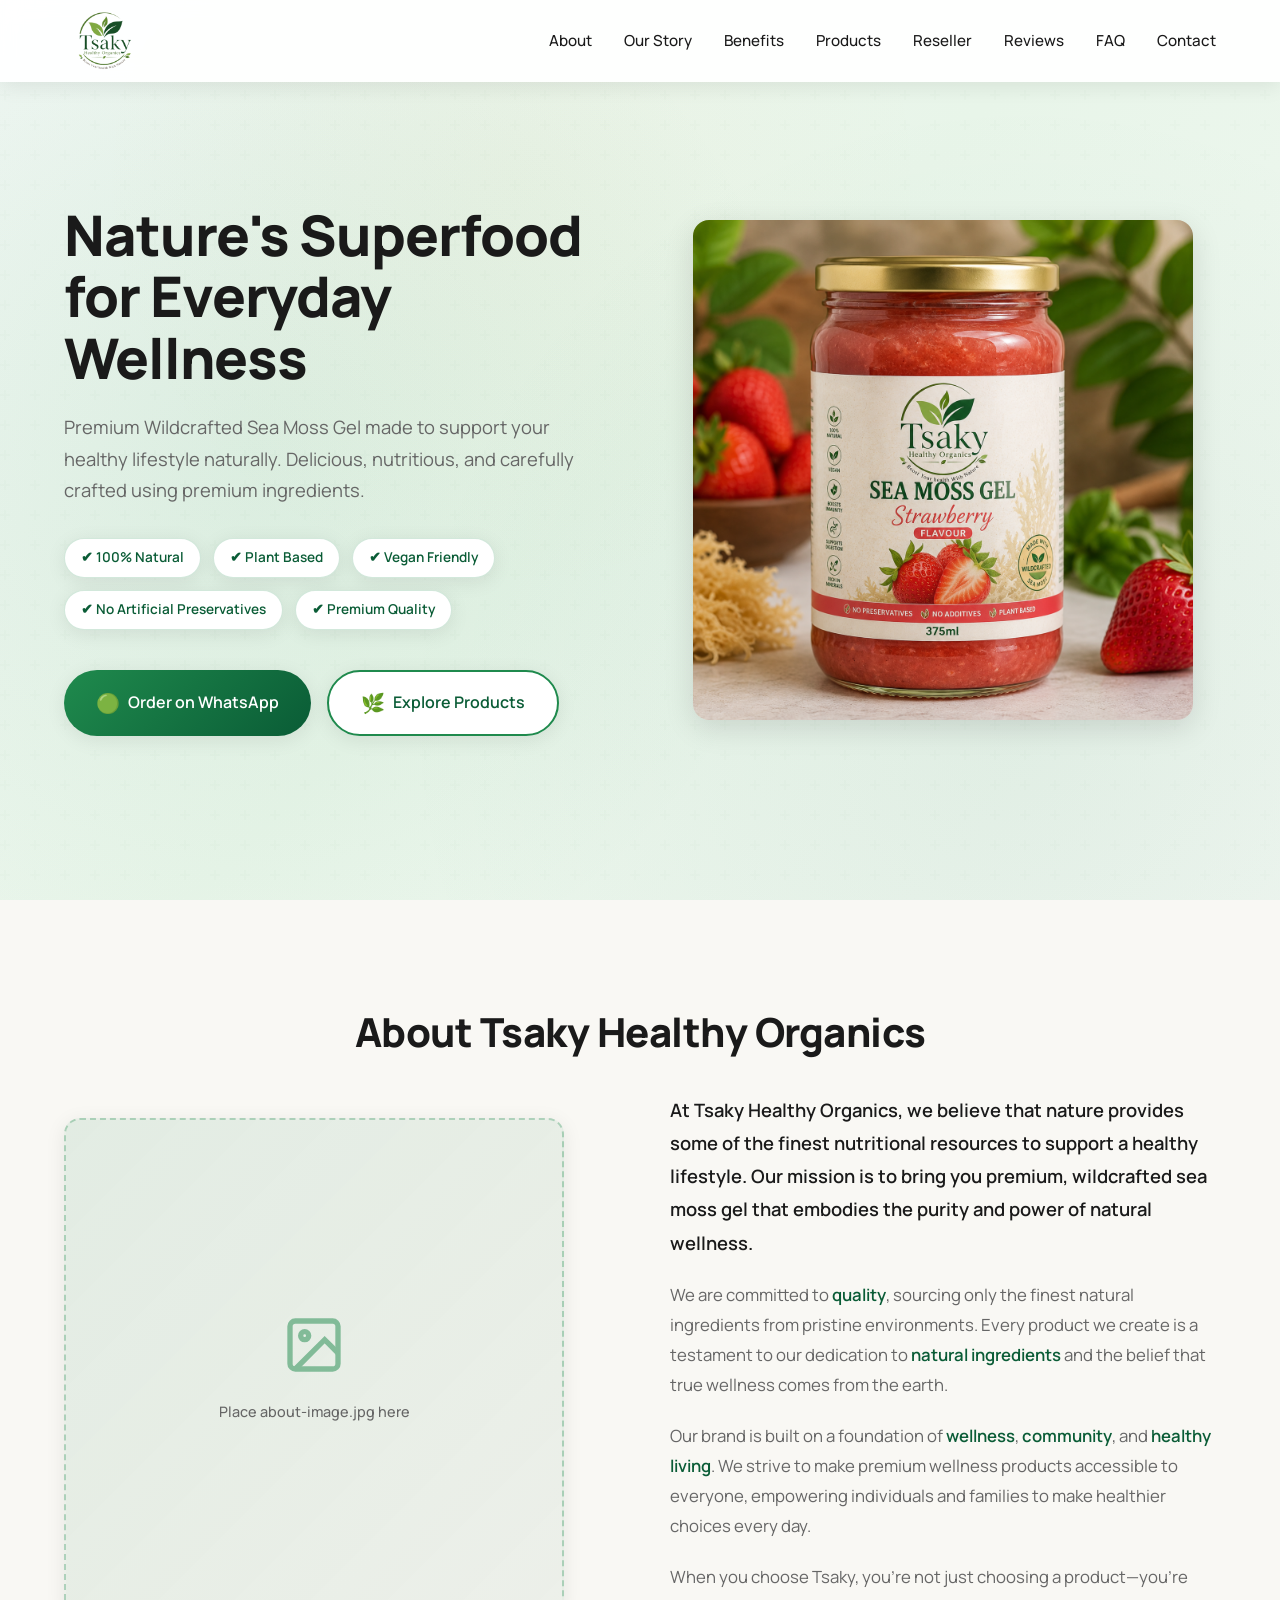
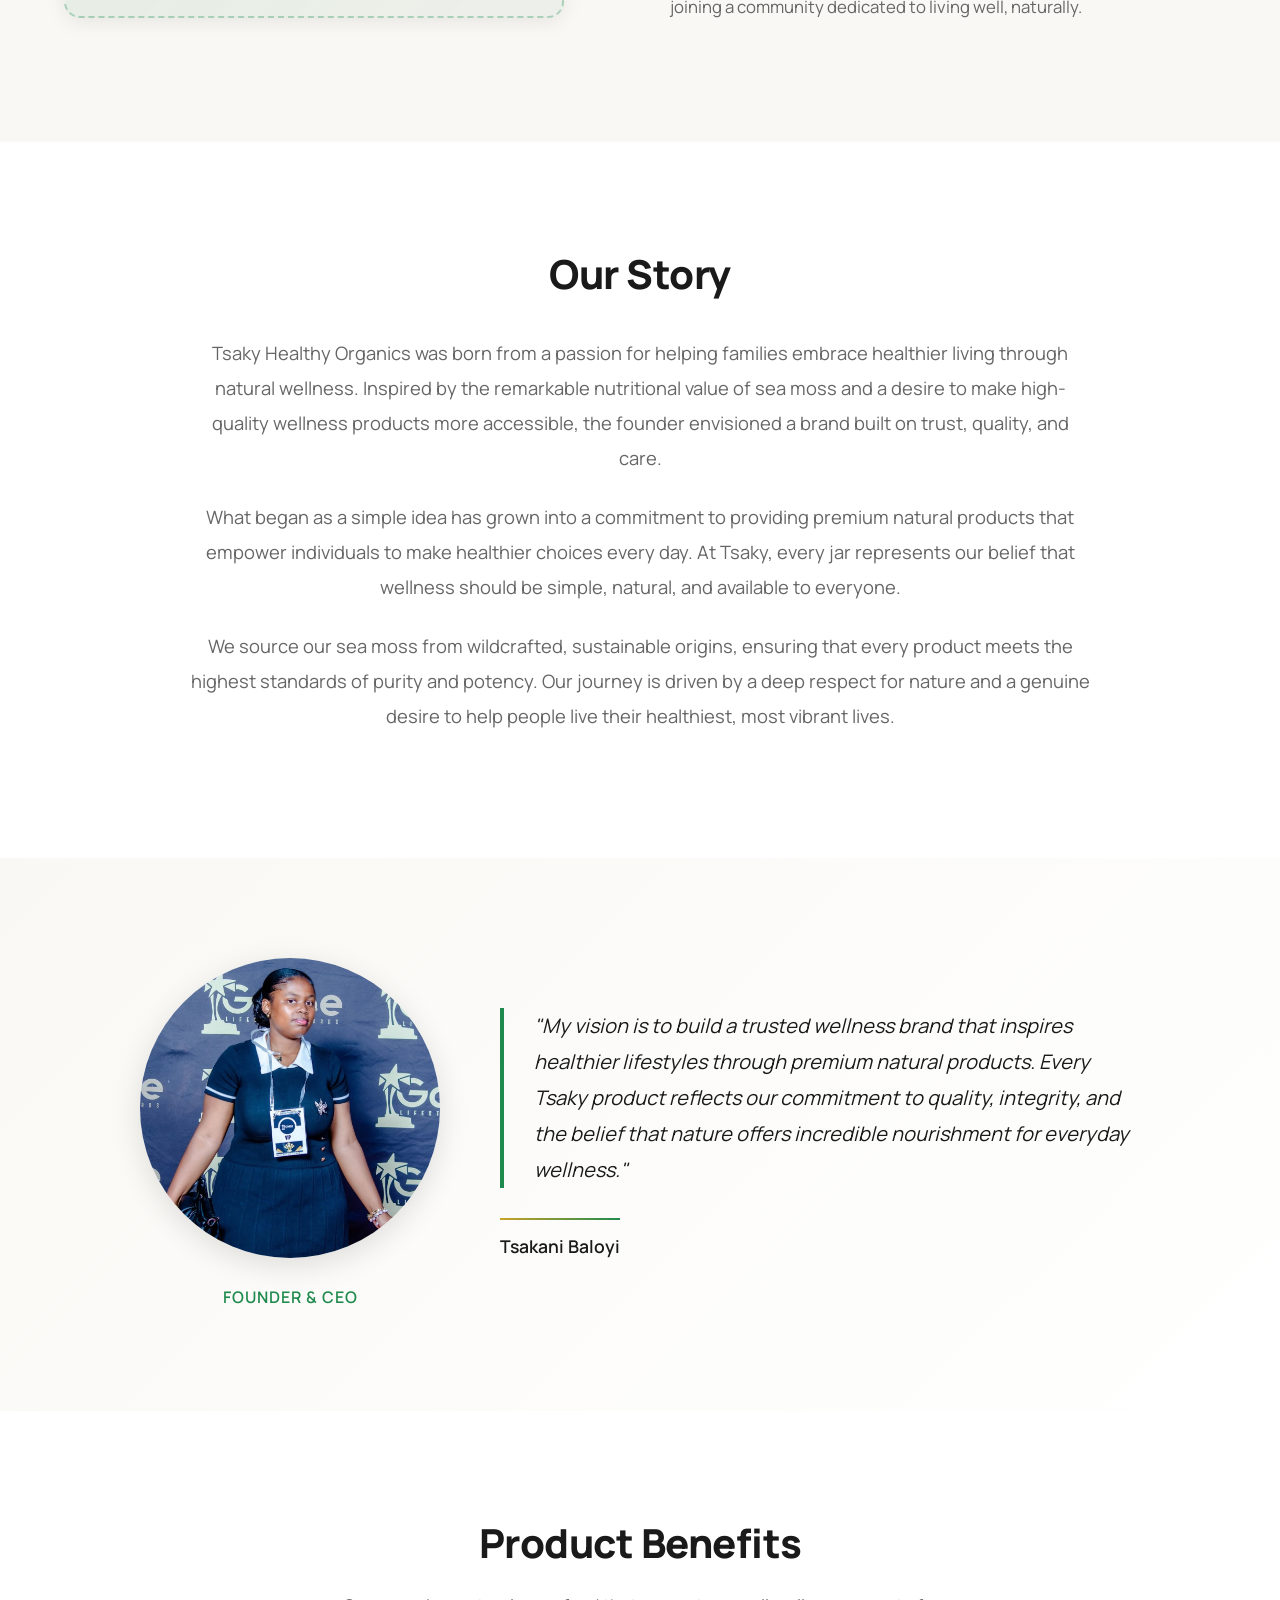
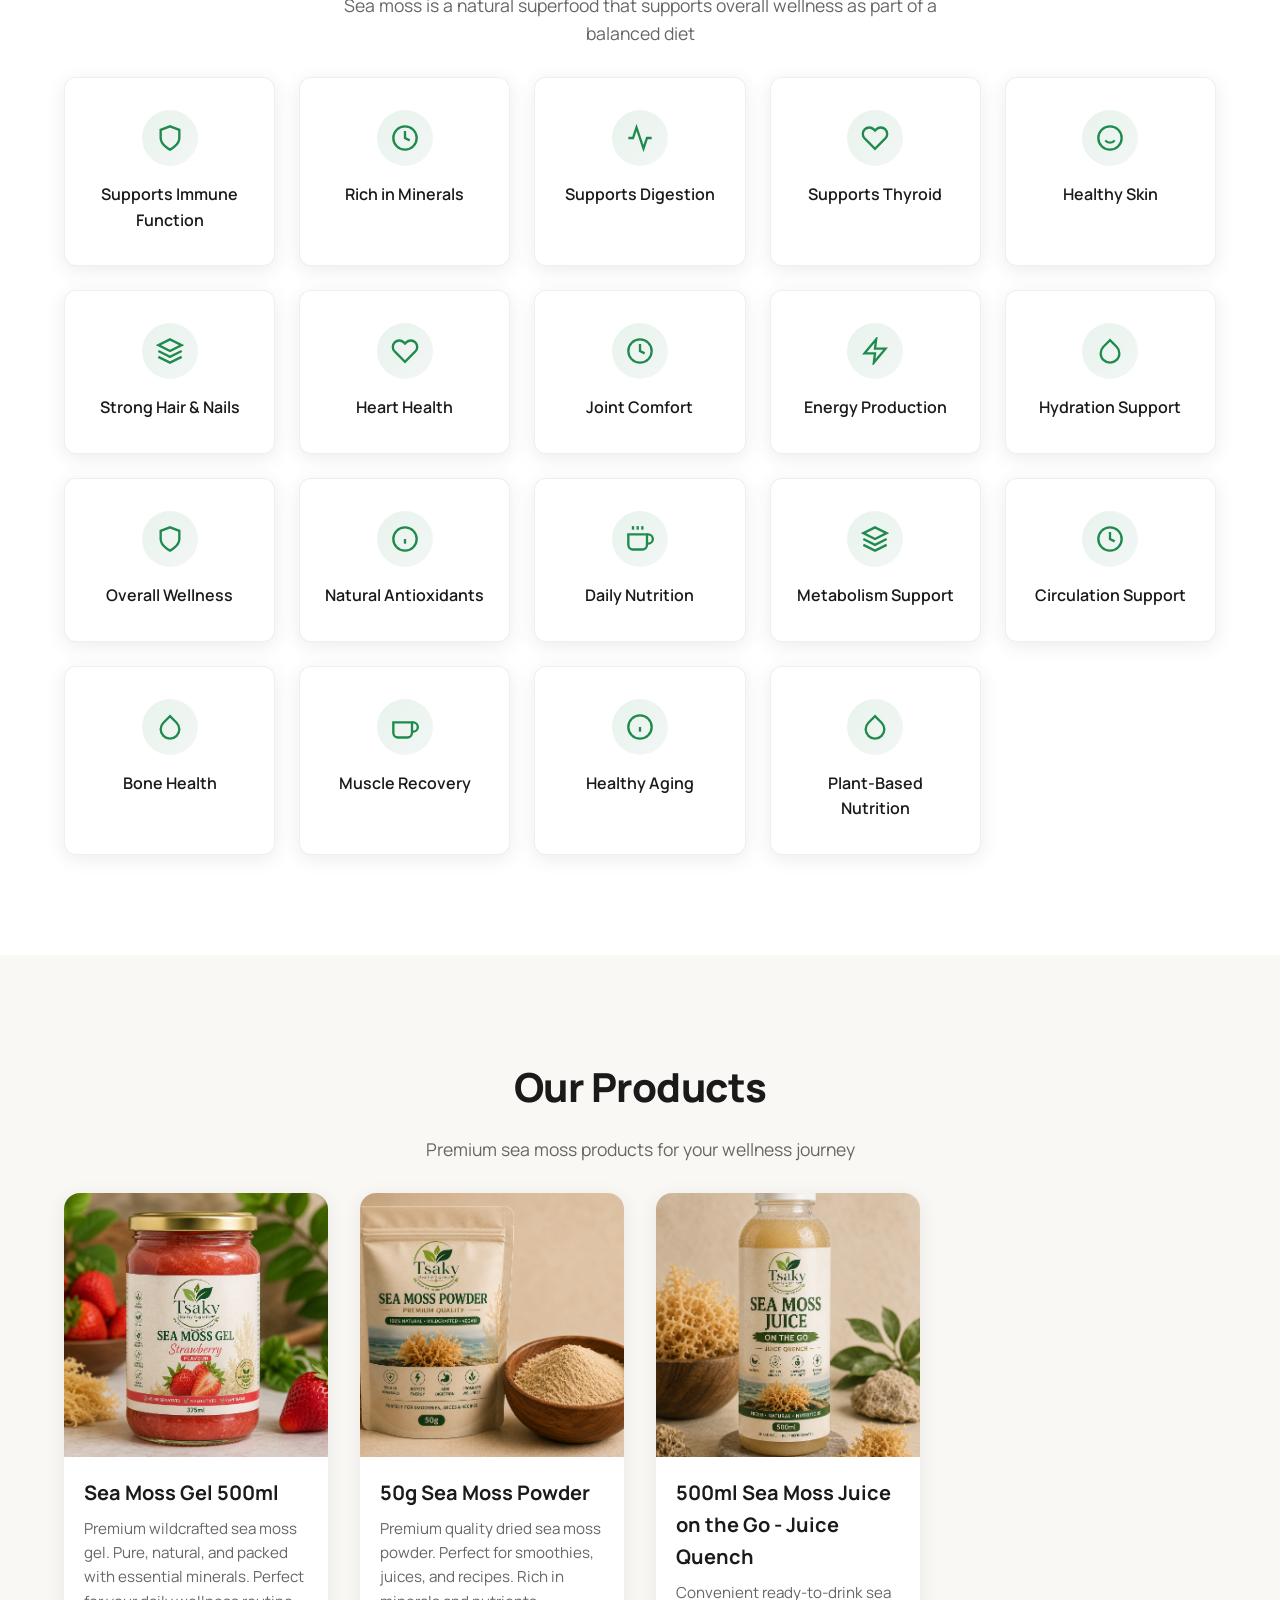
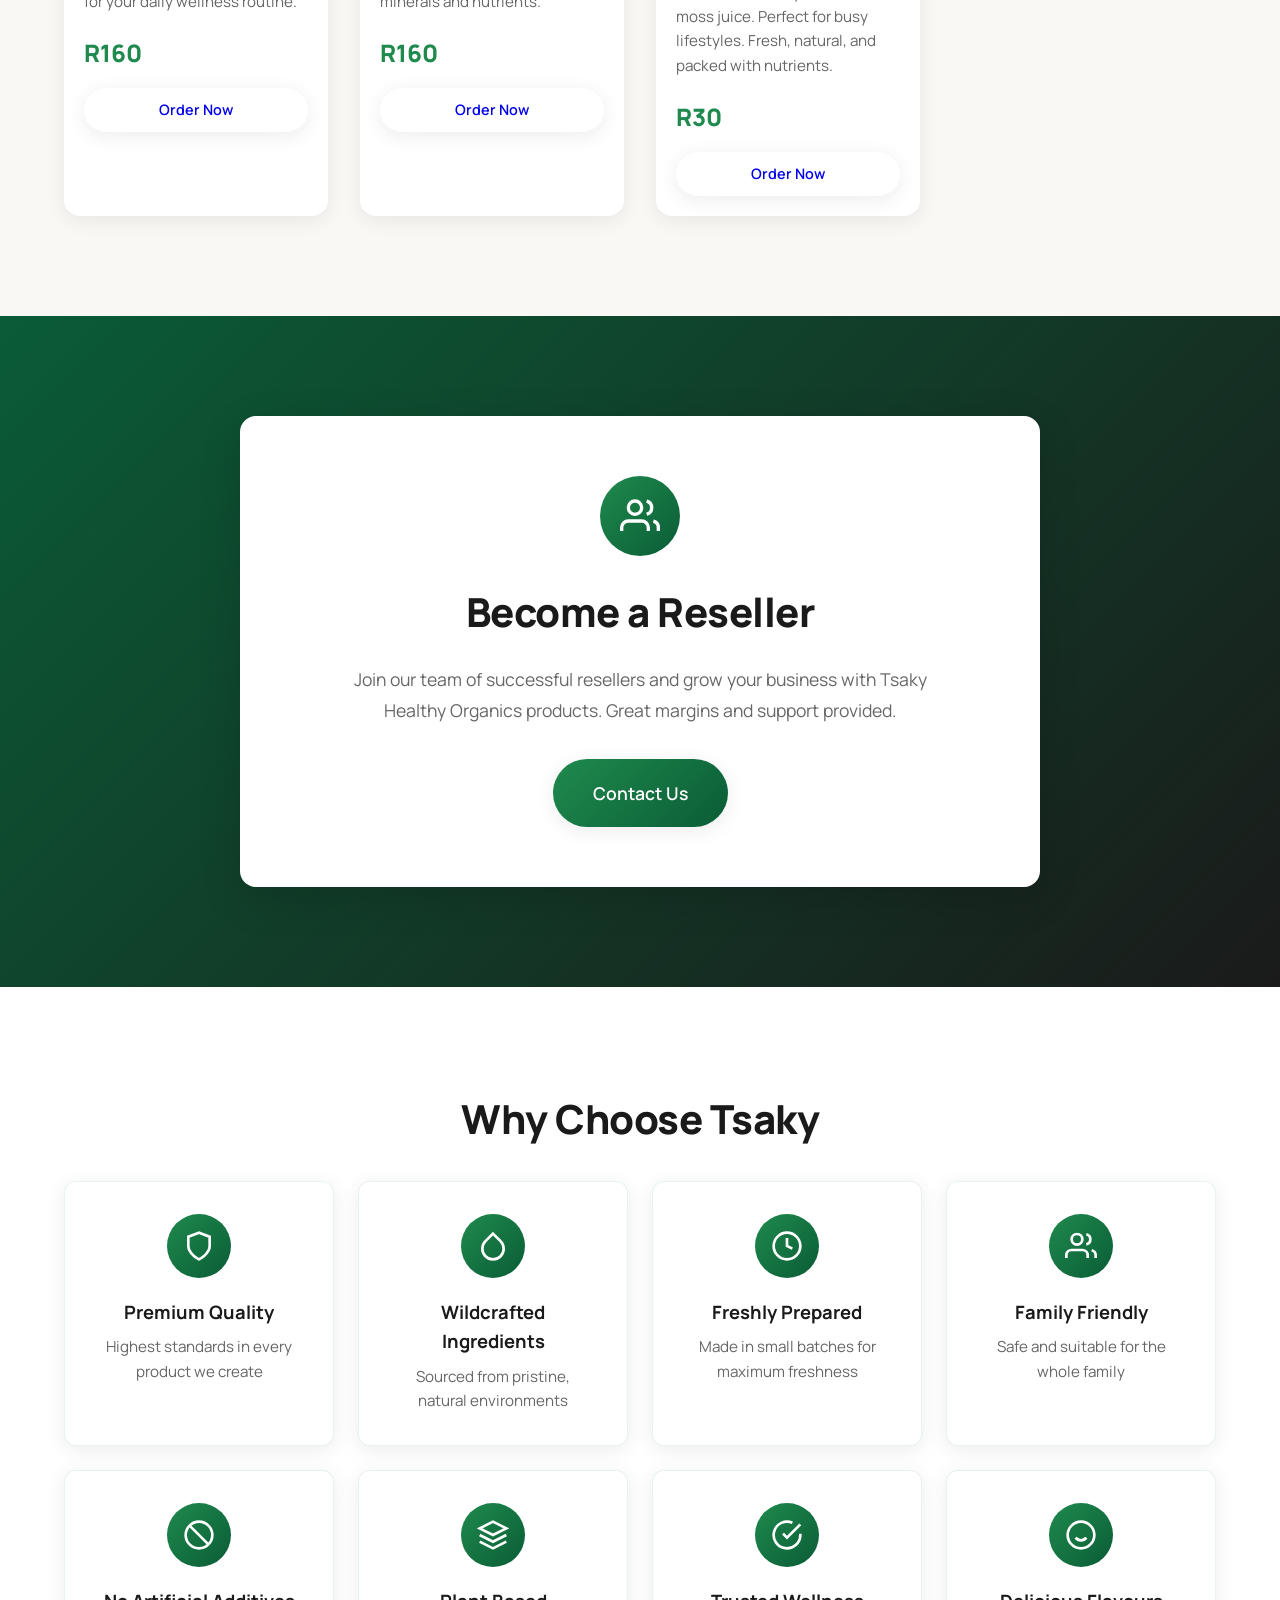
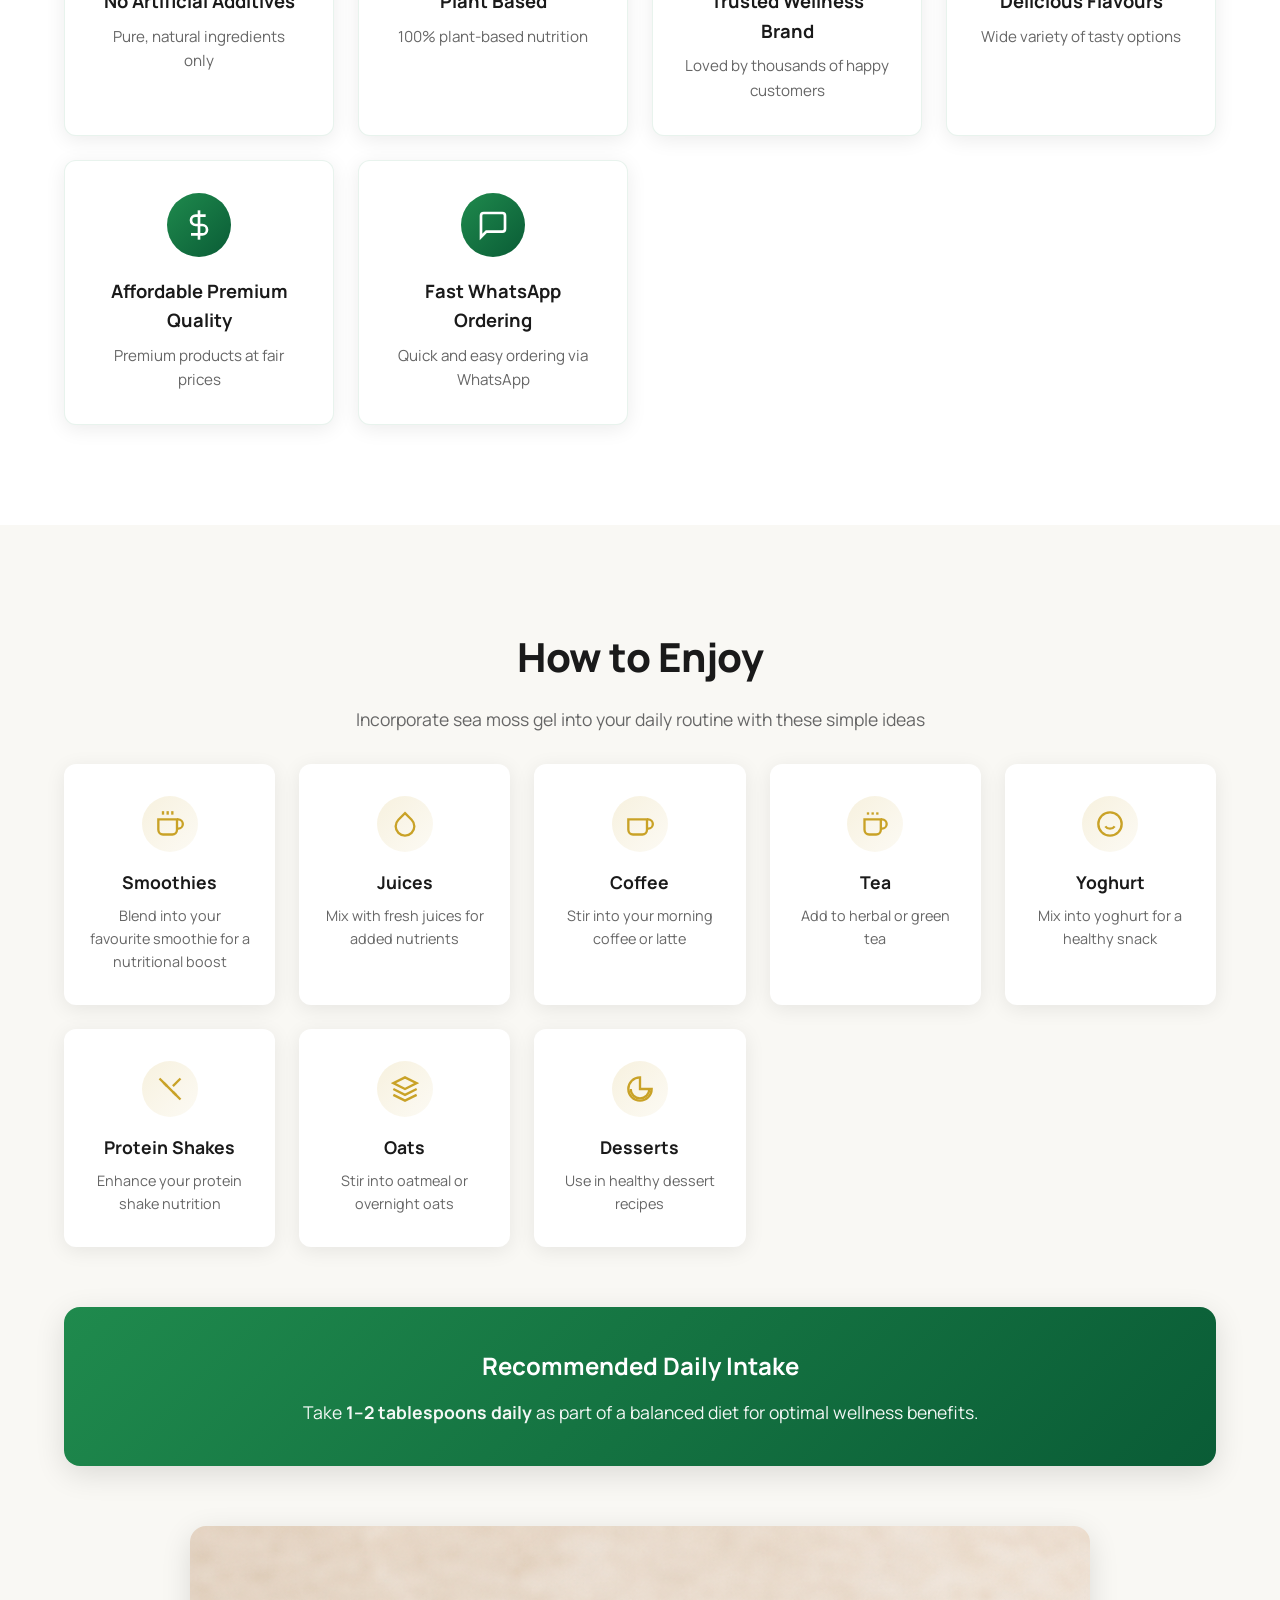
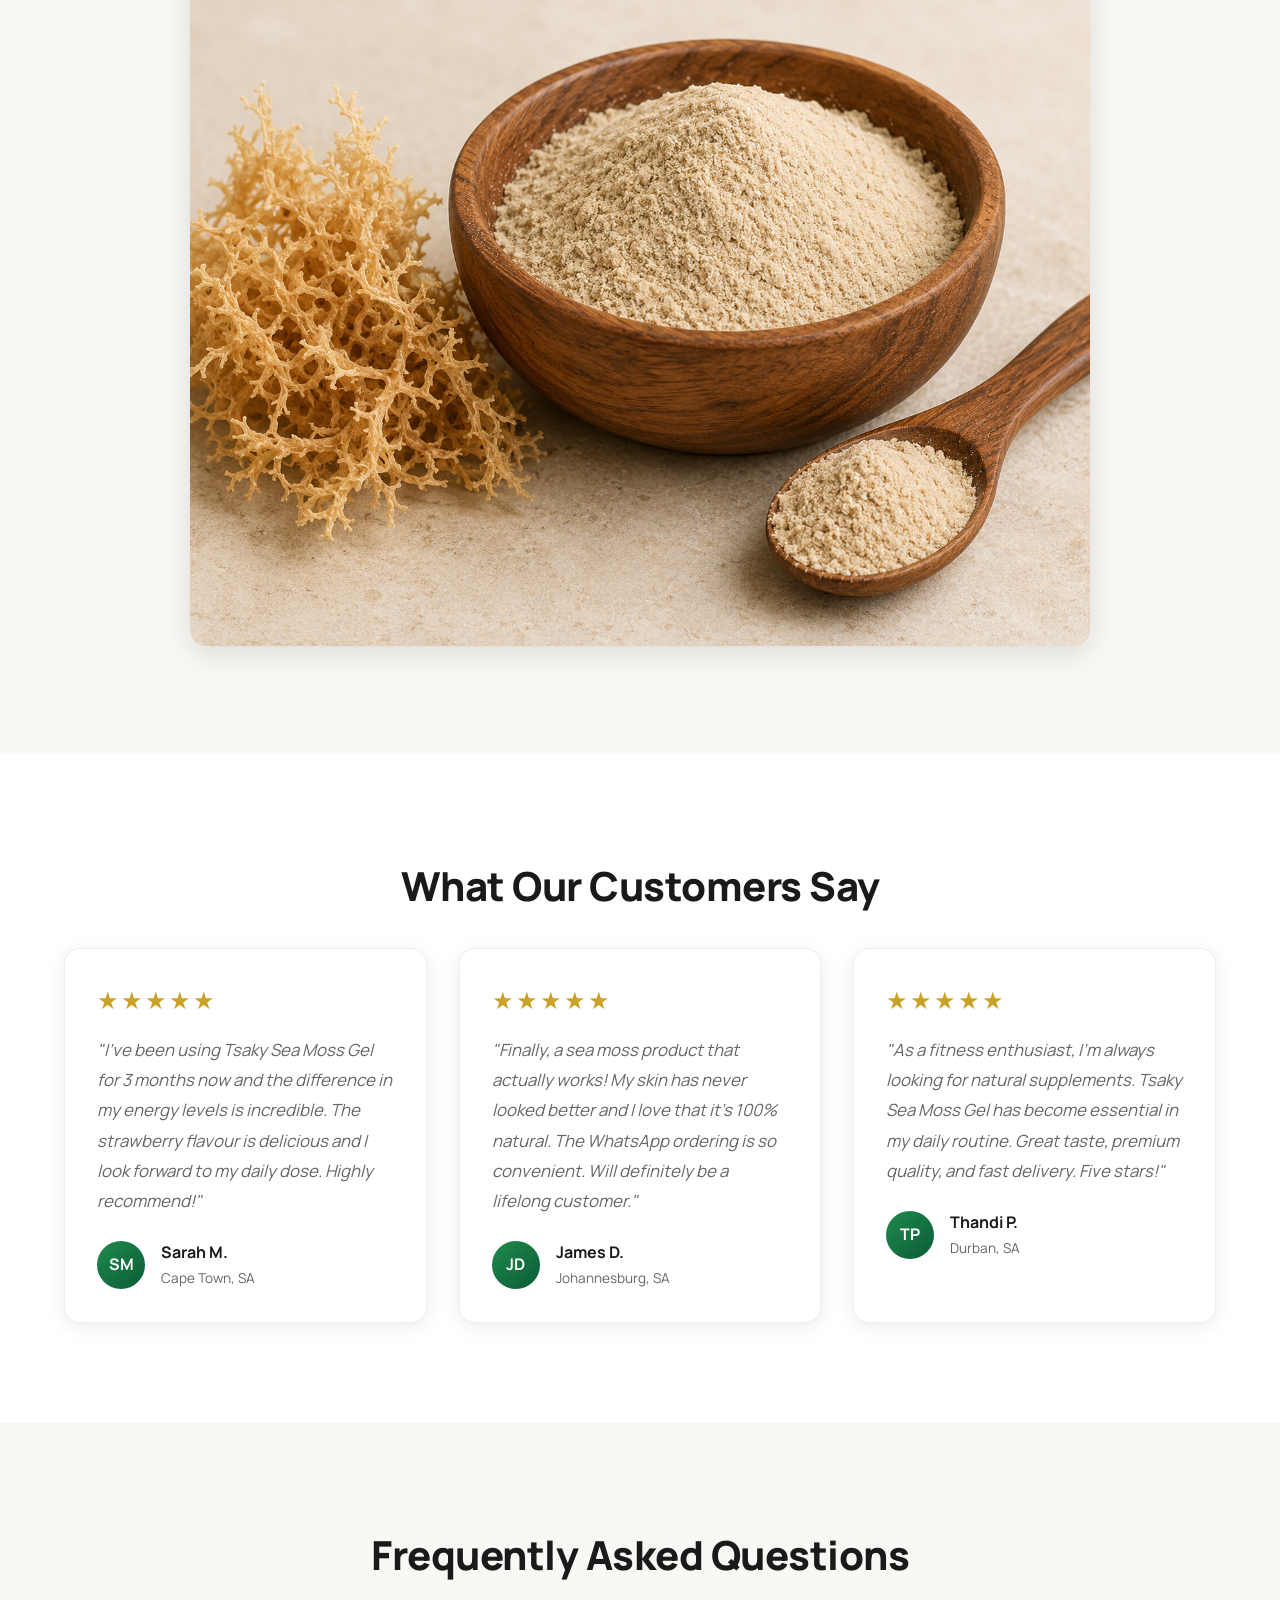
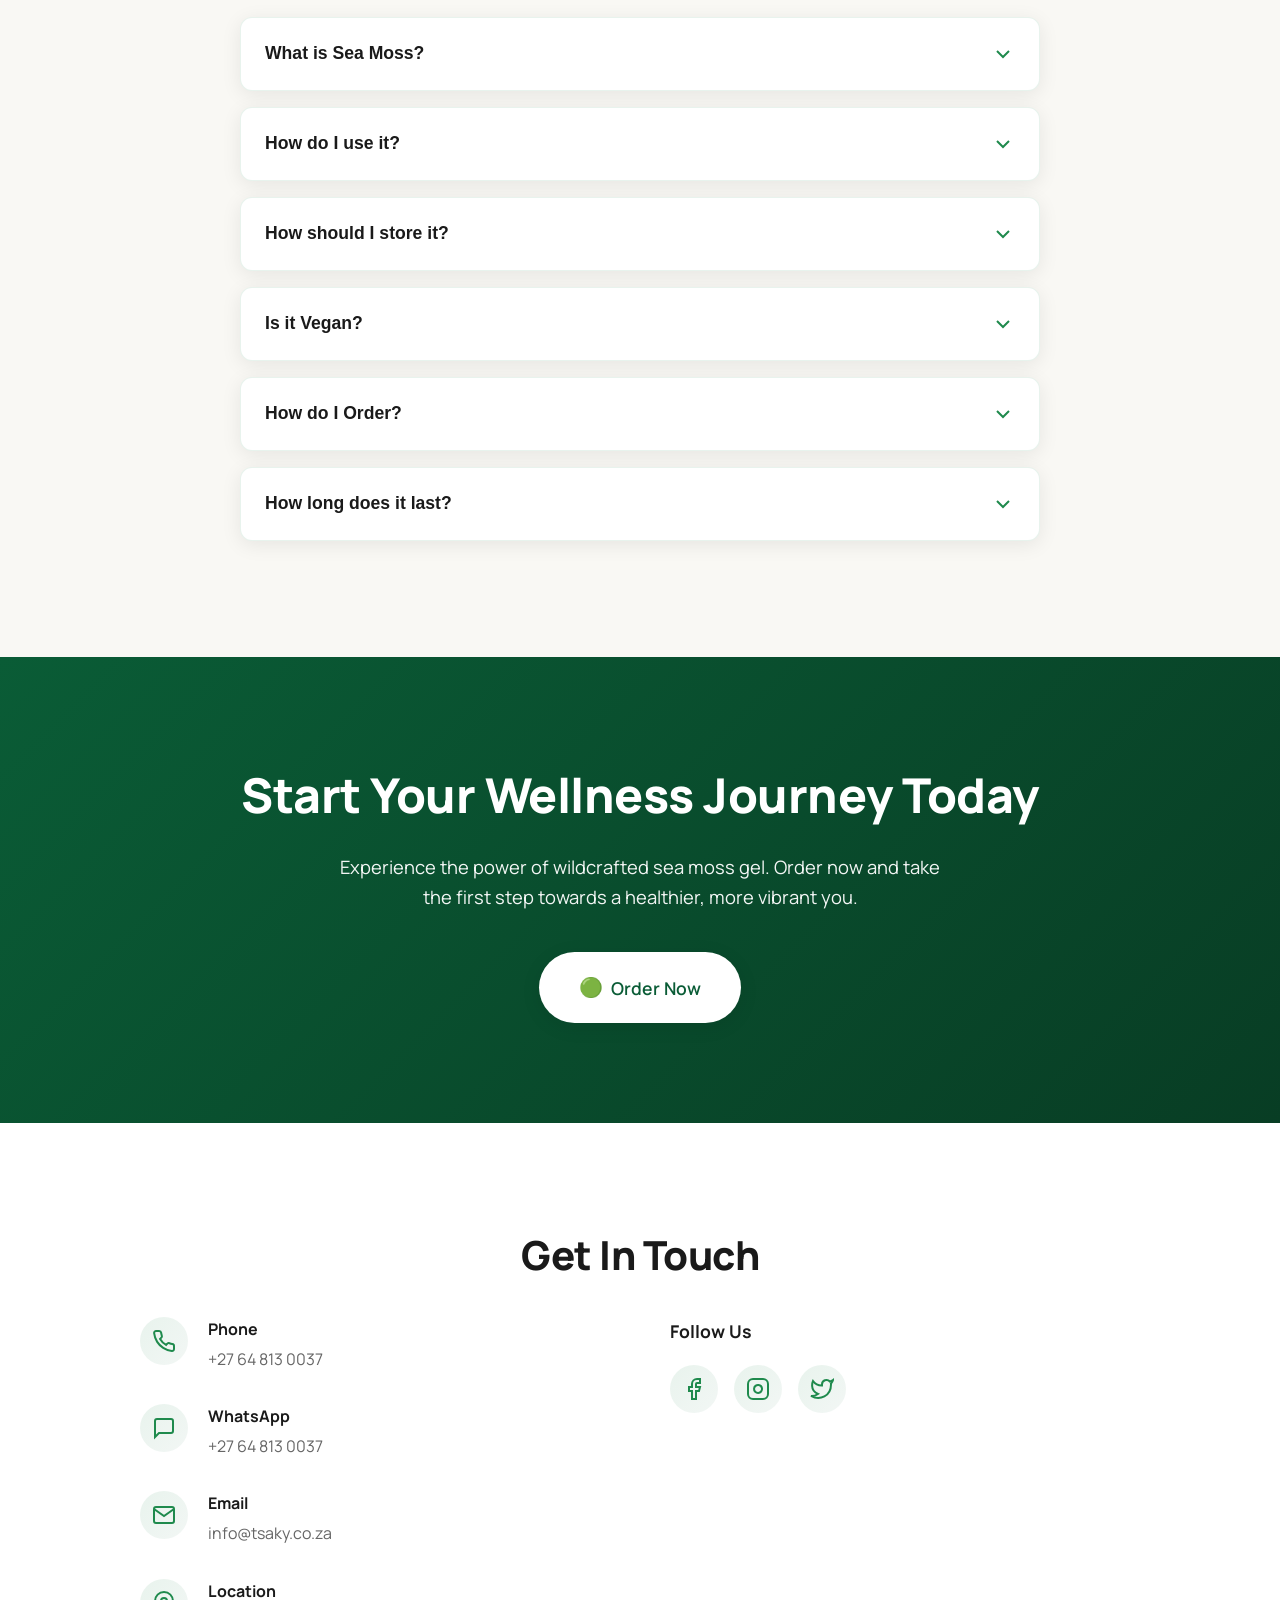
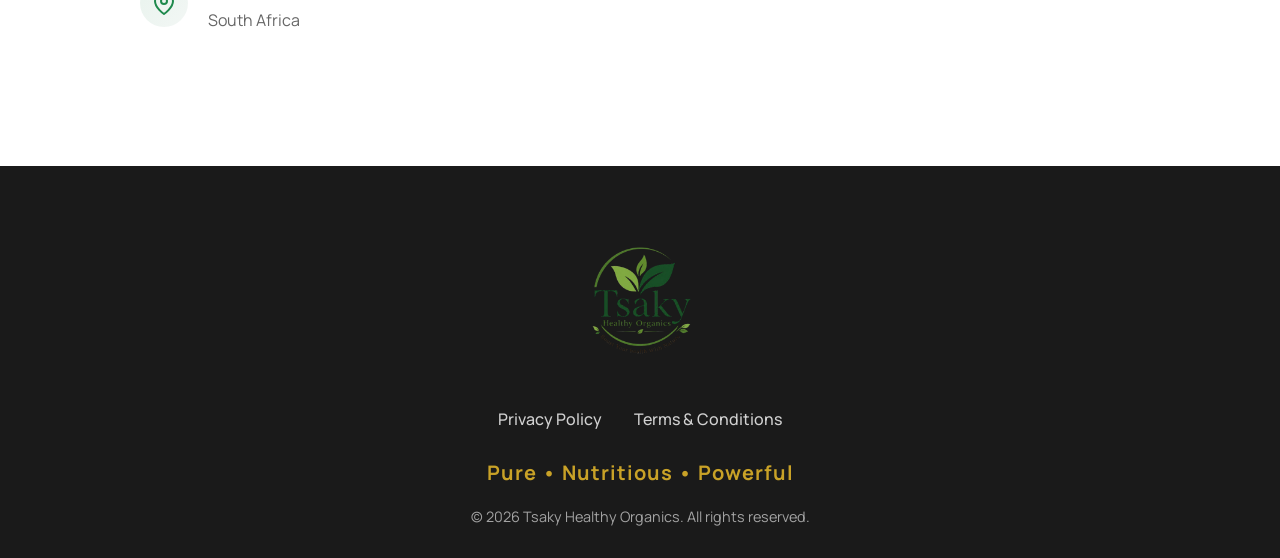
==== commit c7022392: "Add Sea Moss products and reseller section with images" ====
--- a/index.html
+++ b/index.html
@@ -31,7 +31,8 @@
                 <li><a href="#about" class="nav-link">About</a></li>
                 <li><a href="#story" class="nav-link">Our Story</a></li>
                 <li><a href="#benefits" class="nav-link">Benefits</a></li>
-                <li><a href="#flavours" class="nav-link">Flavours</a></li>
+                <li><a href="#products" class="nav-link">Products</a></li>
+                <li><a href="#reseller" class="nav-link">Reseller</a></li>
                 <li><a href="#testimonials" class="nav-link">Reviews</a></li>
                 <li><a href="#faq" class="nav-link">FAQ</a></li>
                 <li><a href="#contact" class="nav-link">Contact</a></li>
@@ -63,9 +64,9 @@
                             <span class="btn-icon">🟢</span>
                             Order on WhatsApp
                         </a>
-                        <a href="#flavours" class="btn btn-secondary">
+                        <a href="#products" class="btn btn-secondary">
                             <span class="btn-icon">🌿</span>
-                            Explore Flavours
+                            Explore Products
                         </a>
                     </div>
                 </div>
@@ -352,212 +353,63 @@
         </div>
     </section>
 
-    <!-- Flavours Section -->
-    <section class="flavours" id="flavours">
+    <!-- Products Section -->
+    <section class="flavours" id="products">
         <div class="container">
             <div class="section-header">
-                <h2 class="section-title fade-in">Our Flavours</h2>
-                <p class="section-subtitle fade-in">Choose from our delicious range of sea moss gel flavours</p>
+                <h2 class="section-title fade-in">Our Products</h2>
+                <p class="section-subtitle fade-in">Premium sea moss products for your wellness journey</p>
             </div>
             
             <div class="flavours-grid">
                 <div class="flavour-card fade-in">
                     <div class="flavour-image">
-                        <div class="image-placeholder">
-                            <div class="placeholder-content">
-                                <svg class="placeholder-icon" viewBox="0 0 24 24" fill="none" stroke="currentColor" stroke-width="2">
-                                    <rect x="3" y="3" width="18" height="18" rx="2" ry="2"></rect>
-                                    <circle cx="8.5" cy="8.5" r="1.5"></circle>
-                                    <polyline points="21 15 16 10 5 21"></polyline>
-                                </svg>
-                                <p>original.png</p>
-                            </div>
-                        </div>
-                    </div>
-                    <h3 class="flavour-name">Original</h3>
-                    <p class="flavour-desc">Pure, unflavoured sea moss gel. Perfect for adding to any recipe.</p>
-                    <a href="https://wa.me/27648130037?text=Hello%20Tsaky%20Healthy%20Organics.%20I%20would%20like%20to%20order%20Sea%20Moss%20Gel%20-%20Original." class="btn btn-small" target="_blank" rel="noopener">Order Now</a>
+                        <img src="images/gel.png" alt="Sea Moss Gel 500ml" class="flavour-img">
+                    </div>
+                    <h3 class="flavour-name">Sea Moss Gel 500ml</h3>
+                    <p class="flavour-desc">Premium wildcrafted sea moss gel. Pure, natural, and packed with essential minerals. Perfect for your daily wellness routine.</p>
+                    <div class="flavour-price">R160</div>
+                    <a href="https://wa.me/27648130037?text=Hello%20Tsaky%20Healthy%20Organics.%20I%20would%20like%20to%20order%20Sea%20Moss%20Gel%20500ml." class="btn btn-small" target="_blank" rel="noopener">Order Now</a>
                 </div>
                 
                 <div class="flavour-card fade-in">
                     <div class="flavour-image">
-                        <div class="image-placeholder">
-                            <div class="placeholder-content">
-                                <svg class="placeholder-icon" viewBox="0 0 24 24" fill="none" stroke="currentColor" stroke-width="2">
-                                    <rect x="3" y="3" width="18" height="18" rx="2" ry="2"></rect>
-                                    <circle cx="8.5" cy="8.5" r="1.5"></circle>
-                                    <polyline points="21 15 16 10 5 21"></polyline>
-                                </svg>
-                                <p>strawberry.png</p>
-                            </div>
-                        </div>
-                    </div>
-                    <h3 class="flavour-name">Strawberry</h3>
-                    <p class="flavour-desc">Sweet and refreshing strawberry flavour. A customer favourite.</p>
-                    <a href="https://wa.me/27648130037?text=Hello%20Tsaky%20Healthy%20Organics.%20I%20would%20like%20to%20order%20Sea%20Moss%20Gel%20-%20Strawberry." class="btn btn-small" target="_blank" rel="noopener">Order Now</a>
+                        <img src="images/powder.png" alt="50g Sea Moss Powder" class="flavour-img">
+                    </div>
+                    <h3 class="flavour-name">50g Sea Moss Powder</h3>
+                    <p class="flavour-desc">Premium quality dried sea moss powder. Perfect for smoothies, juices, and recipes. Rich in minerals and nutrients.</p>
+                    <div class="flavour-price">R160</div>
+                    <a href="https://wa.me/27648130037?text=Hello%20Tsaky%20Healthy%20Organics.%20I%20would%20like%20to%20order%2050g%20Sea%20Moss%20Powder." class="btn btn-small" target="_blank" rel="noopener">Order Now</a>
                 </div>
                 
                 <div class="flavour-card fade-in">
                     <div class="flavour-image">
-                        <div class="image-placeholder">
-                            <div class="placeholder-content">
-                                <svg class="placeholder-icon" viewBox="0 0 24 24" fill="none" stroke="currentColor" stroke-width="2">
-                                    <rect x="3" y="3" width="18" height="18" rx="2" ry="2"></rect>
-                                    <circle cx="8.5" cy="8.5" r="1.5"></circle>
-                                    <polyline points="21 15 16 10 5 21"></polyline>
-                                </svg>
-                                <p>mango.png</p>
-                            </div>
-                        </div>
-                    </div>
-                    <h3 class="flavour-name">Mango</h3>
-                    <p class="flavour-desc">Tropical mango goodness. Smooth, sweet, and delicious.</p>
-                    <a href="https://wa.me/27648130037?text=Hello%20Tsaky%20Healthy%20Organics.%20I%20would%20like%20to%20order%20Sea%20Moss%20Gel%20-%20Mango." class="btn btn-small" target="_blank" rel="noopener">Order Now</a>
-                </div>
-                
-                <div class="flavour-card fade-in">
-                    <div class="flavour-image">
-                        <div class="image-placeholder">
-                            <div class="placeholder-content">
-                                <svg class="placeholder-icon" viewBox="0 0 24 24" fill="none" stroke="currentColor" stroke-width="2">
-                                    <rect x="3" y="3" width="18" height="18" rx="2" ry="2"></rect>
-                                    <circle cx="8.5" cy="8.5" r="1.5"></circle>
-                                    <polyline points="21 15 16 10 5 21"></polyline>
-                                </svg>
-                                <p>pineapple.png</p>
-                            </div>
-                        </div>
-                    </div>
-                    <h3 class="flavour-name">Pineapple</h3>
-                    <p class="flavour-desc">Bright, tangy pineapple flavour. A tropical treat.</p>
-                    <a href="https://wa.me/27648130037?text=Hello%20Tsaky%20Healthy%20Organics.%20I%20would%20like%20to%20order%20Sea%20Moss%20Gel%20-%20Pineapple." class="btn btn-small" target="_blank" rel="noopener">Order Now</a>
-                </div>
-                
-                <div class="flavour-card fade-in">
-                    <div class="flavour-image">
-                        <div class="image-placeholder">
-                            <div class="placeholder-content">
-                                <svg class="placeholder-icon" viewBox="0 0 24 24" fill="none" stroke="currentColor" stroke-width="2">
-                                    <rect x="3" y="3" width="18" height="18" rx="2" ry="2"></rect>
-                                    <circle cx="8.5" cy="8.5" r="1.5"></circle>
-                                    <polyline points="21 15 16 10 5 21"></polyline>
-                                </svg>
-                                <p>blueberry.png</p>
-                            </div>
-                        </div>
-                    </div>
-                    <h3 class="flavour-name">Blueberry</h3>
-                    <p class="flavour-desc">Rich blueberry flavour. Packed with antioxidants.</p>
-                    <a href="https://wa.me/27648130037?text=Hello%20Tsaky%20Healthy%20Organics.%20I%20would%20like%20to%20order%20Sea%20Moss%20Gel%20-%20Blueberry." class="btn btn-small" target="_blank" rel="noopener">Order Now</a>
-                </div>
-                
-                <div class="flavour-card fade-in">
-                    <div class="flavour-image">
-                        <div class="image-placeholder">
-                            <div class="placeholder-content">
-                                <svg class="placeholder-icon" viewBox="0 0 24 24" fill="none" stroke="currentColor" stroke-width="2">
-                                    <rect x="3" y="3" width="18" height="18" rx="2" ry="2"></rect>
-                                    <circle cx="8.5" cy="8.5" r="1.5"></circle>
-                                    <polyline points="21 15 16 10 5 21"></polyline>
-                                </svg>
-                                <p>mixed-berry.png</p>
-                            </div>
-                        </div>
-                    </div>
-                    <h3 class="flavour-name">Mixed Berry</h3>
-                    <p class="flavour-desc">A blend of berries. Complex, fruity, and delightful.</p>
-                    <a href="https://wa.me/27648130037?text=Hello%20Tsaky%20Healthy%20Organics.%20I%20would%20like%20to%20order%20Sea%20Moss%20Gel%20-%20Mixed%20Berry." class="btn btn-small" target="_blank" rel="noopener">Order Now</a>
-                </div>
-                
-                <div class="flavour-card fade-in">
-                    <div class="flavour-image">
-                        <div class="image-placeholder">
-                            <div class="placeholder-content">
-                                <svg class="placeholder-icon" viewBox="0 0 24 24" fill="none" stroke="currentColor" stroke-width="2">
-                                    <rect x="3" y="3" width="18" height="18" rx="2" ry="2"></rect>
-                                    <circle cx="8.5" cy="8.5" r="1.5"></circle>
-                                    <polyline points="21 15 16 10 5 21"></polyline>
-                                </svg>
-                                <p>orange.png</p>
-                            </div>
-                        </div>
-                    </div>
-                    <h3 class="flavour-name">Orange</h3>
-                    <p class="flavour-desc">Zesty orange flavour. Bright and energising.</p>
-                    <a href="https://wa.me/27648130037?text=Hello%20Tsaky%20Healthy%20Organics.%20I%20would%20like%20to%20order%20Sea%20Moss%20Gel%20-%20Orange." class="btn btn-small" target="_blank" rel="noopener">Order Now</a>
-                </div>
-                
-                <div class="flavour-card fade-in">
-                    <div class="flavour-image">
-                        <div class="image-placeholder">
-                            <div class="placeholder-content">
-                                <svg class="placeholder-icon" viewBox="0 0 24 24" fill="none" stroke="currentColor" stroke-width="2">
-                                    <rect x="3" y="3" width="18" height="18" rx="2" ry="2"></rect>
-                                    <circle cx="8.5" cy="8.5" r="1.5"></circle>
-                                    <polyline points="21 15 16 10 5 21"></polyline>
-                                </svg>
-                                <p>green-apple.png</p>
-                            </div>
-                        </div>
-                    </div>
-                    <h3 class="flavour-name">Green Apple</h3>
-                    <p class="flavour-desc">Crisp green apple taste. Fresh and tangy.</p>
-                    <a href="https://wa.me/27648130037?text=Hello%20Tsaky%20Healthy%20Organics.%20I%20would%20like%20to%20order%20Sea%20Moss%20Gel%20-%20Green%20Apple." class="btn btn-small" target="_blank" rel="noopener">Order Now</a>
-                </div>
-                
-                <div class="flavour-card fade-in">
-                    <div class="flavour-image">
-                        <div class="image-placeholder">
-                            <div class="placeholder-content">
-                                <svg class="placeholder-icon" viewBox="0 0 24 24" fill="none" stroke="currentColor" stroke-width="2">
-                                    <rect x="3" y="3" width="18" height="18" rx="2" ry="2"></rect>
-                                    <circle cx="8.5" cy="8.5" r="1.5"></circle>
-                                    <polyline points="21 15 16 10 5 21"></polyline>
-                                </svg>
-                                <p>watermelon.png</p>
-                            </div>
-                        </div>
-                    </div>
-                    <h3 class="flavour-name">Watermelon</h3>
-                    <p class="flavour-desc">Juicy watermelon flavour. Refreshing and light.</p>
-                    <a href="https://wa.me/27648130037?text=Hello%20Tsaky%20Healthy%20Organics.%20I%20would%20like%20to%20order%20Sea%20Moss%20Gel%20-%20Watermelon." class="btn btn-small" target="_blank" rel="noopener">Order Now</a>
-                </div>
-                
-                <div class="flavour-card fade-in">
-                    <div class="flavour-image">
-                        <div class="image-placeholder">
-                            <div class="placeholder-content">
-                                <svg class="placeholder-icon" viewBox="0 0 24 24" fill="none" stroke="currentColor" stroke-width="2">
-                                    <rect x="3" y="3" width="18" height="18" rx="2" ry="2"></rect>
-                                    <circle cx="8.5" cy="8.5" r="1.5"></circle>
-                                    <polyline points="21 15 16 10 5 21"></polyline>
-                                </svg>
-                                <p>peach.png</p>
-                            </div>
-                        </div>
-                    </div>
-                    <h3 class="flavour-name">Peach</h3>
-                    <p class="flavour-desc">Sweet, succulent peach flavour. Smooth and delicious.</p>
-                    <a href="https://wa.me/27648130037?text=Hello%20Tsaky%20Healthy%20Organics.%20I%20would%20like%20to%20order%20Sea%20Moss%20Gel%20-%20Peach." class="btn btn-small" target="_blank" rel="noopener">Order Now</a>
-                </div>
-                
-                <div class="flavour-card fade-in">
-                    <div class="flavour-image">
-                        <div class="image-placeholder">
-                            <div class="placeholder-content">
-                                <svg class="placeholder-icon" viewBox="0 0 24 24" fill="none" stroke="currentColor" stroke-width="2">
-                                    <rect x="3" y="3" width="18" height="18" rx="2" ry="2"></rect>
-                                    <circle cx="8.5" cy="8.5" r="1.5"></circle>
-                                    <polyline points="21 15 16 10 5 21"></polyline>
-                                </svg>
-                                <p>coconut.png</p>
-                            </div>
-                        </div>
-                    </div>
-                    <h3 class="flavour-name">Coconut</h3>
-                    <p class="flavour-desc">Creamy coconut flavour. Tropical and smooth.</p>
-                    <a href="https://wa.me/27648130037?text=Hello%20Tsaky%20Healthy%20Organics.%20I%20would%20like%20to%20order%20Sea%20Moss%20Gel%20-%20Coconut." class="btn btn-small" target="_blank" rel="noopener">Order Now</a>
-                </div>
+                        <img src="images/juice.png" alt="500ml Sea Moss Juice on the Go" class="flavour-img">
+                    </div>
+                    <h3 class="flavour-name">500ml Sea Moss Juice on the Go - Juice Quench</h3>
+                    <p class="flavour-desc">Convenient ready-to-drink sea moss juice. Perfect for busy lifestyles. Fresh, natural, and packed with nutrients.</p>
+                    <div class="flavour-price">R30</div>
+                    <a href="https://wa.me/27648130037?text=Hello%20Tsaky%20Healthy%20Organics.%20I%20would%20like%20to%20order%20500ml%20Sea%20Moss%20Juice%20on%20the%20Go." class="btn btn-small" target="_blank" rel="noopener">Order Now</a>
+                </div>
+            </div>
+        </div>
+    </section>
+
+    <!-- Reseller Section -->
+    <section class="reseller-section" id="reseller">
+        <div class="container">
+            <div class="reseller-card fade-in">
+                <div class="reseller-icon">
+                    <svg viewBox="0 0 24 24" fill="none" stroke="currentColor" stroke-width="2">
+                        <path d="M17 21v-2a4 4 0 0 0-4-4H5a4 4 0 0 0-4 4v2"></path>
+                        <circle cx="9" cy="7" r="4"></circle>
+                        <path d="M23 21v-2a4 4 0 0 0-3-3.87"></path>
+                        <path d="M16 3.13a4 4 0 0 1 0 7.75"></path>
+                    </svg>
+                </div>
+                <h2 class="reseller-title">Become a Reseller</h2>
+                <p class="reseller-desc">Join our team of successful resellers and grow your business with Tsaky Healthy Organics products. Great margins and support provided.</p>
+                <a href="https://wa.me/27648130037?text=Hello%20Tsaky%20Healthy%20Organics.%20I%20am%20interested%20in%20becoming%20a%20reseller." class="btn btn-primary btn-large" target="_blank" rel="noopener">Contact Us</a>
             </div>
         </div>
     </section>
@@ -801,16 +653,7 @@
             </div>
             
             <div class="lifestyle-image fade-in">
-                <div class="image-placeholder">
-                    <div class="placeholder-content">
-                        <svg class="placeholder-icon" viewBox="0 0 24 24" fill="none" stroke="currentColor" stroke-width="2">
-                            <rect x="3" y="3" width="18" height="18" rx="2" ry="2"></rect>
-                            <circle cx="8.5" cy="8.5" r="1.5"></circle>
-                            <polyline points="21 15 16 10 5 21"></polyline>
-                        </svg>
-                        <p>Place lifestyle.jpg here</p>
-                    </div>
-                </div>
+                <img src="images/lifestyle.png" alt="Sea Moss Lifestyle" class="lifestyle-img">
             </div>
         </div>
     </section>
--- a/styles.css
+++ b/styles.css
@@ -617,6 +617,31 @@
     max-width: 200px;
 }
 
+.flavour-img {
+    width: 100%;
+    height: 100%;
+    object-fit: cover;
+    transition: transform 0.5s ease;
+}
+
+.flavour-card:hover .flavour-img {
+    transform: scale(1.08);
+}
+
+.lifestyle-img {
+    width: 100%;
+    max-width: 900px;
+    height: auto;
+    border-radius: var(--border-radius);
+    box-shadow: var(--shadow-medium);
+    transition: var(--transition-smooth);
+}
+
+.lifestyle-img:hover {
+    transform: translateY(-8px);
+    box-shadow: var(--shadow-hover);
+}
+
 .flavour-name {
     font-size: 1.25rem;
     font-weight: 700;
@@ -635,6 +660,105 @@
     margin: 0 20px 20px;
     width: calc(100% - 40px);
     justify-content: center;
+}
+
+.flavour-price {
+    font-size: 1.5rem;
+    font-weight: 800;
+    color: var(--emerald-green);
+    margin: 0 20px 16px;
+    font-family: 'Manrope', sans-serif;
+}
+
+.flavour-card--reseller {
+    border: 2px solid var(--gold);
+    background: linear-gradient(135deg, rgba(201, 162, 39, 0.05) 0%, rgba(201, 162, 39, 0.02) 100%);
+}
+
+.flavour-card--reseller .flavour-name {
+    color: var(--gold);
+}
+
+.flavour-card--reseller .flavour-desc {
+    color: var(--text-dark);
+    font-weight: 500;
+}
+
+/* ============================================
+   RESELLER SECTION
+   ============================================ */
+.reseller-section {
+    background: linear-gradient(135deg, var(--forest-green) 0%, var(--charcoal) 100%);
+    padding: 100px 0;
+}
+
+.reseller-card {
+    max-width: 800px;
+    margin: 0 auto;
+    text-align: center;
+    background: var(--white);
+    border-radius: var(--border-radius);
+    padding: 60px 40px;
+    box-shadow: var(--shadow-hover);
+}
+
+.reseller-icon {
+    width: 80px;
+    height: 80px;
+    margin: 0 auto 24px;
+    background: linear-gradient(135deg, var(--emerald-green) 0%, var(--forest-green) 100%);
+    border-radius: 50%;
+    display: flex;
+    align-items: center;
+    justify-content: center;
+}
+
+.reseller-icon svg {
+    width: 40px;
+    height: 40px;
+    color: var(--white);
+}
+
+.reseller-title {
+    font-size: 2.5rem;
+    font-weight: 800;
+    color: var(--charcoal);
+    margin-bottom: 20px;
+    letter-spacing: -0.5px;
+}
+
+.reseller-desc {
+    font-size: 1.1rem;
+    color: var(--text-light);
+    line-height: 1.8;
+    margin-bottom: 32px;
+    max-width: 600px;
+    margin-left: auto;
+    margin-right: auto;
+}
+
+.reseller-card .btn-primary {
+    background: linear-gradient(135deg, var(--emerald-green) 0%, var(--forest-green) 100%);
+    color: var(--white);
+}
+
+.reseller-card .btn-primary:hover {
+    transform: translateY(-2px);
+    box-shadow: var(--shadow-hover);
+}
+
+@media (max-width: 768px) {
+    .reseller-card {
+        padding: 40px 24px;
+    }
+
+    .reseller-title {
+        font-size: 2rem;
+    }
+
+    .reseller-desc {
+        font-size: 1rem;
+    }
 }
 
 /* ============================================
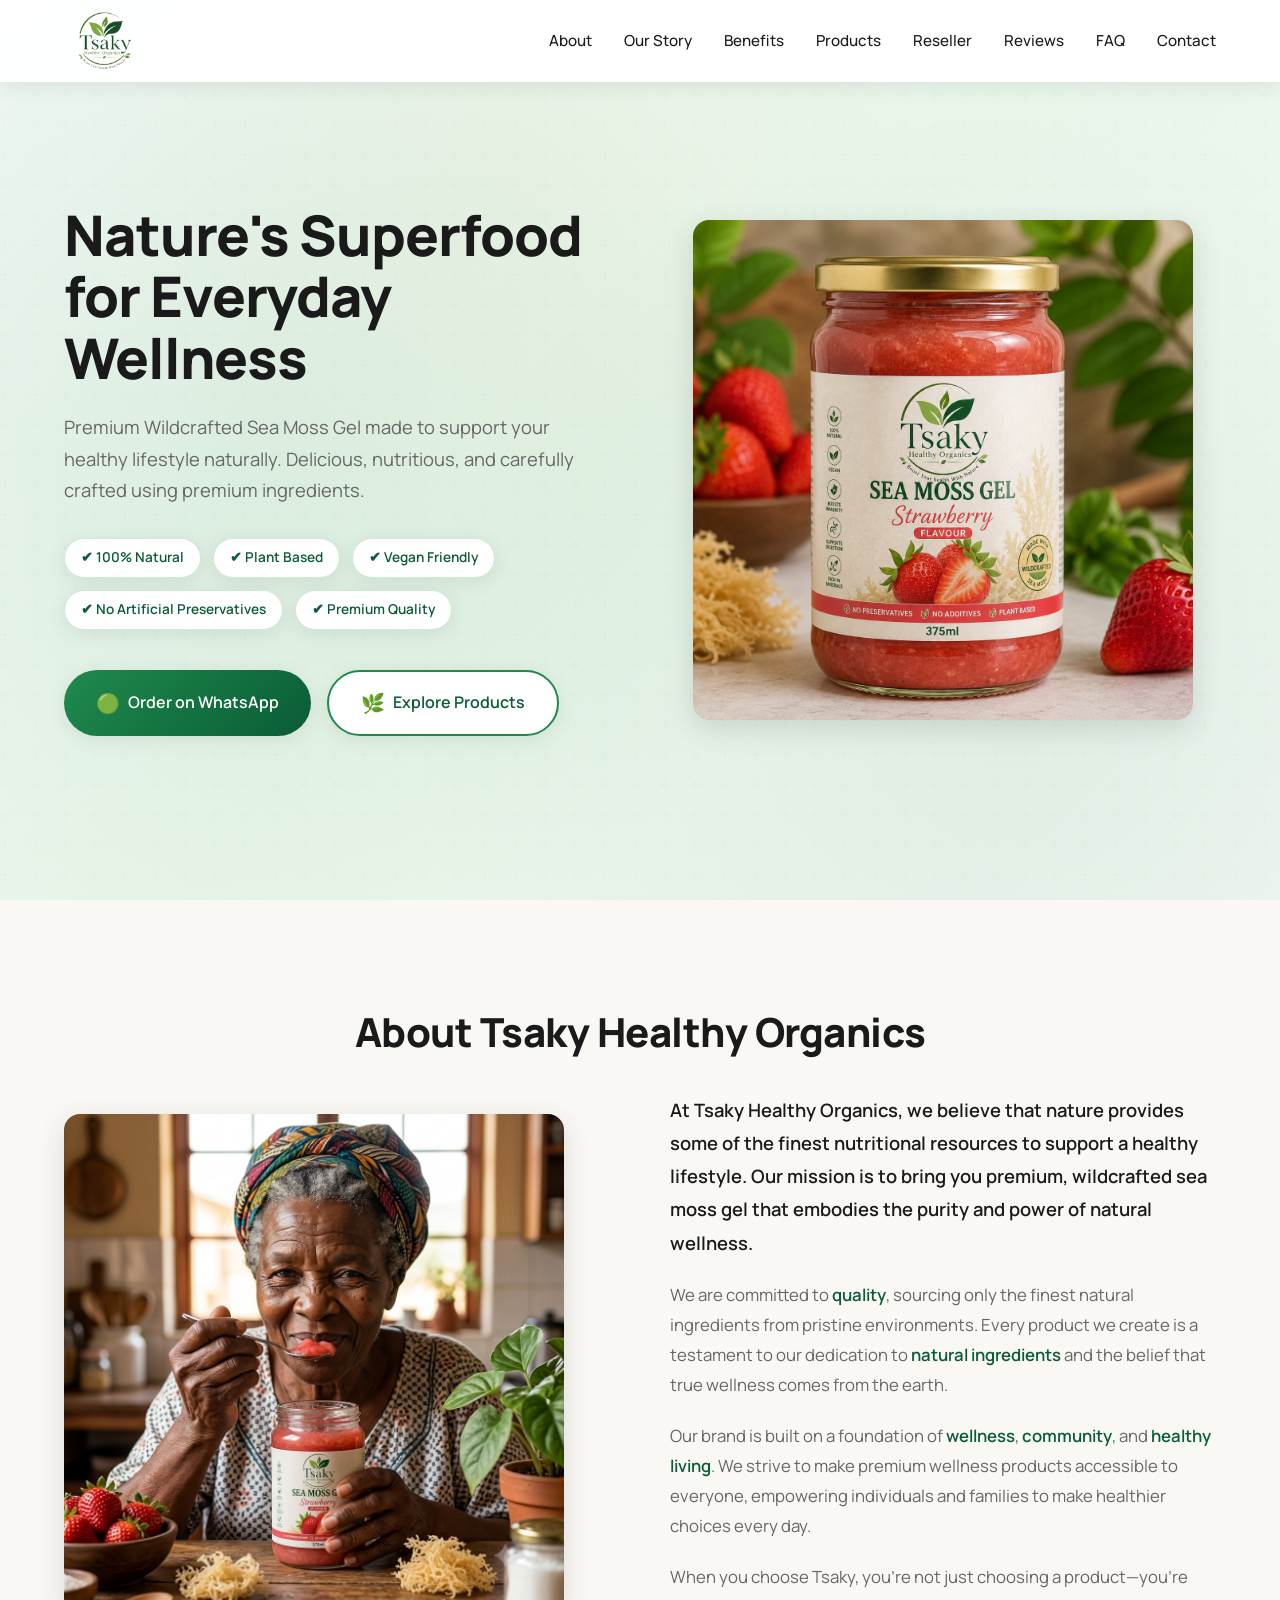
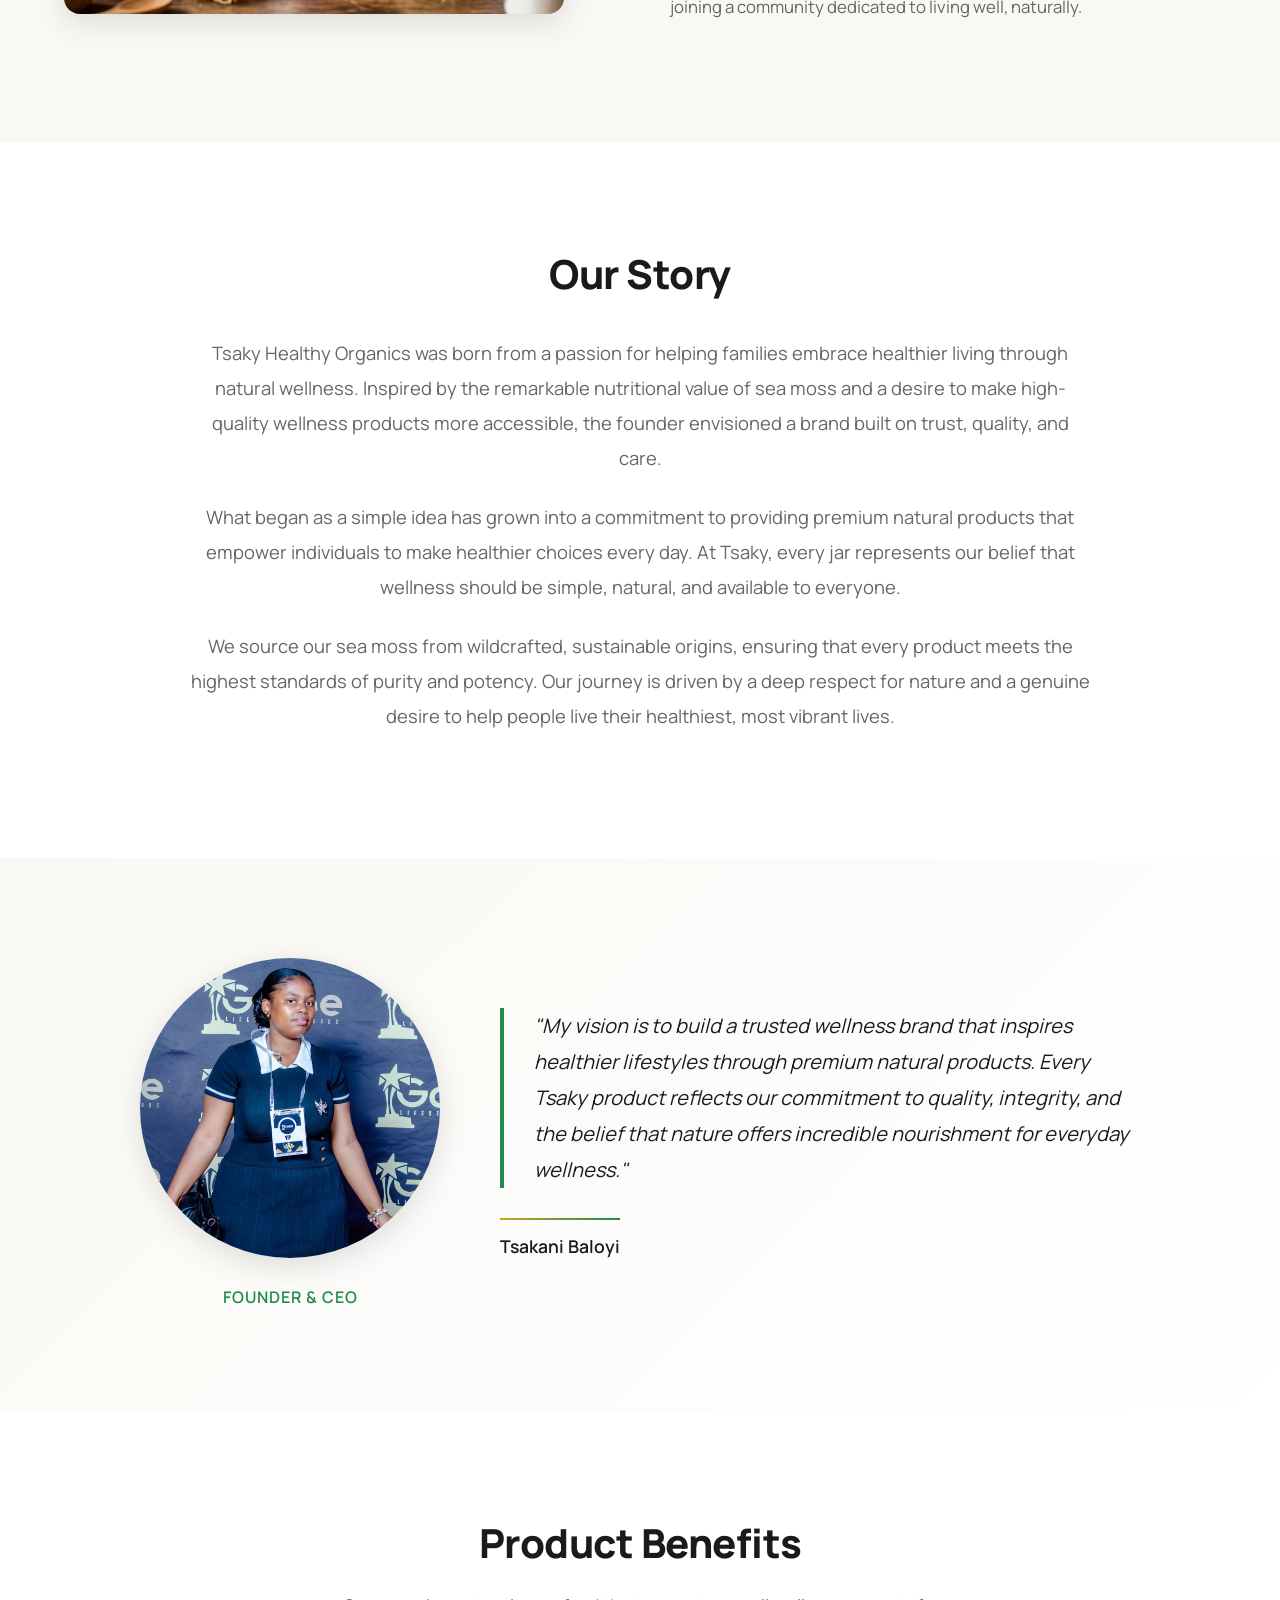
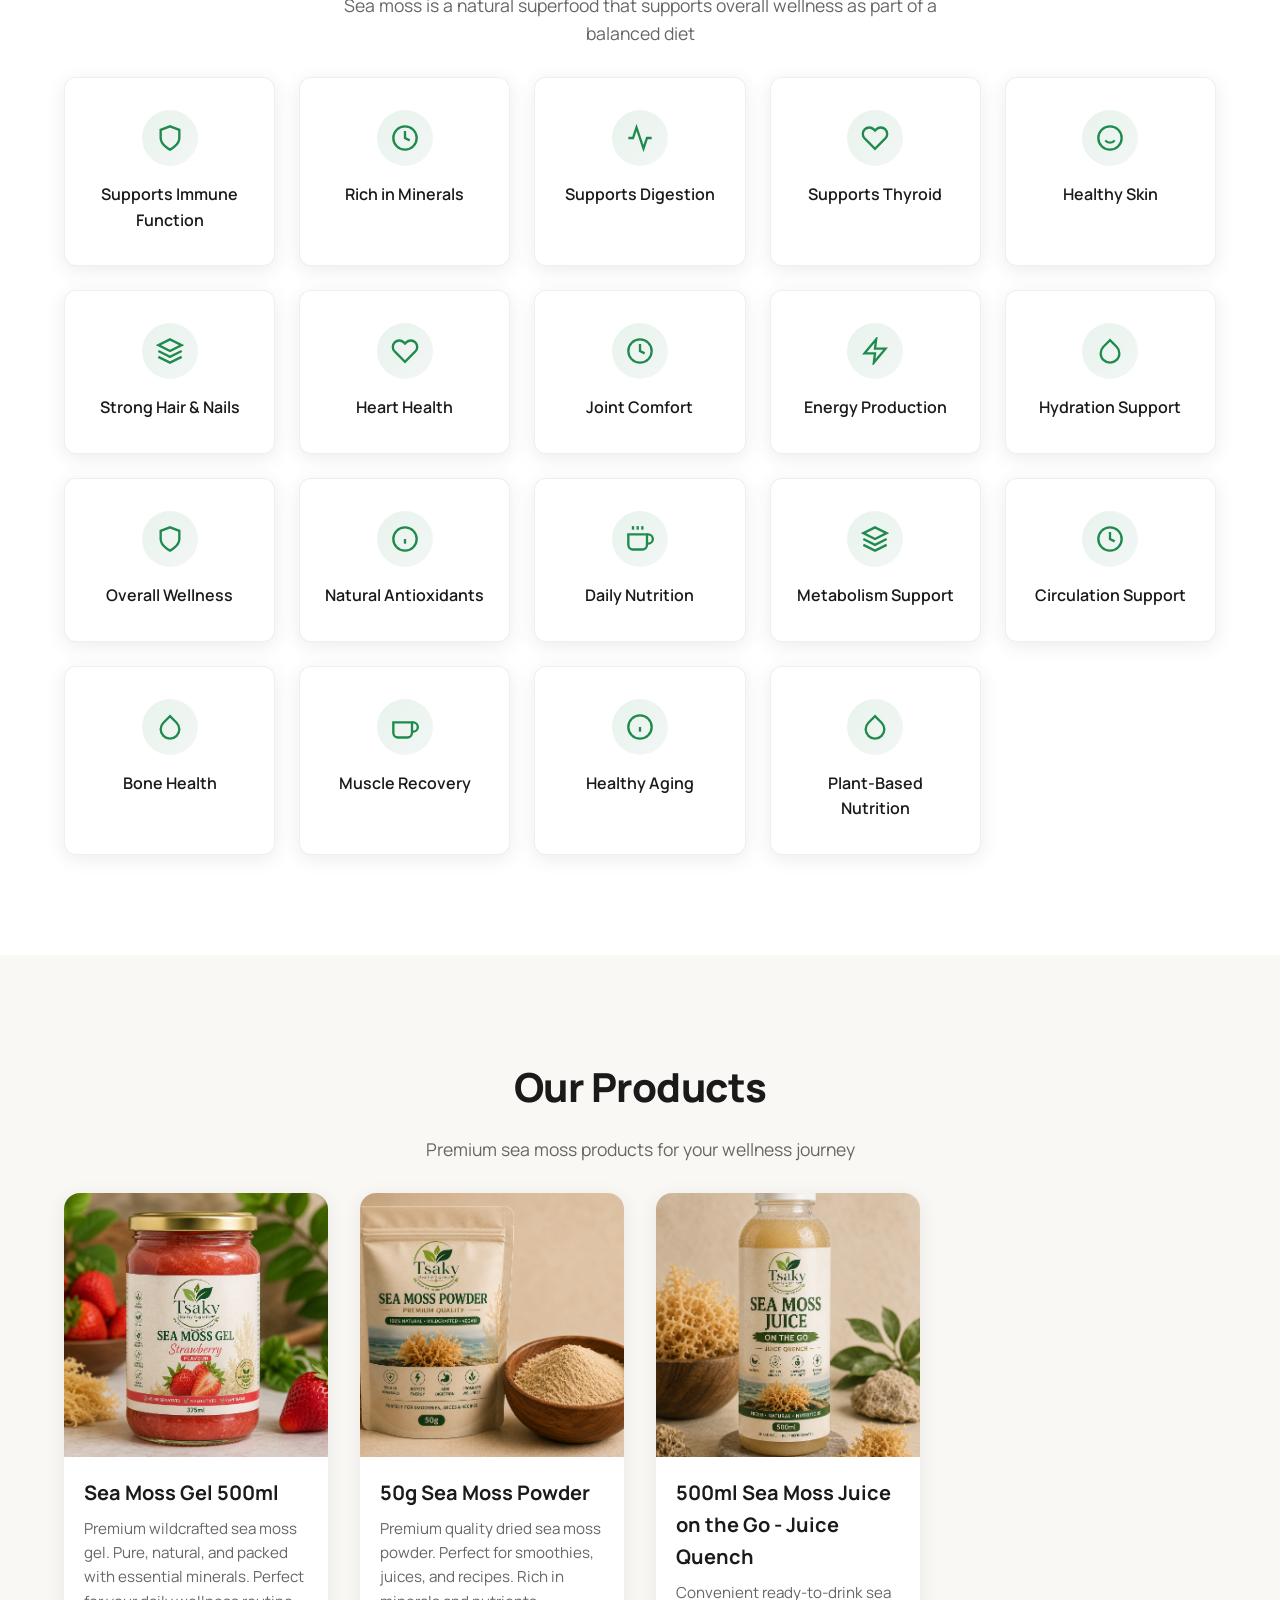
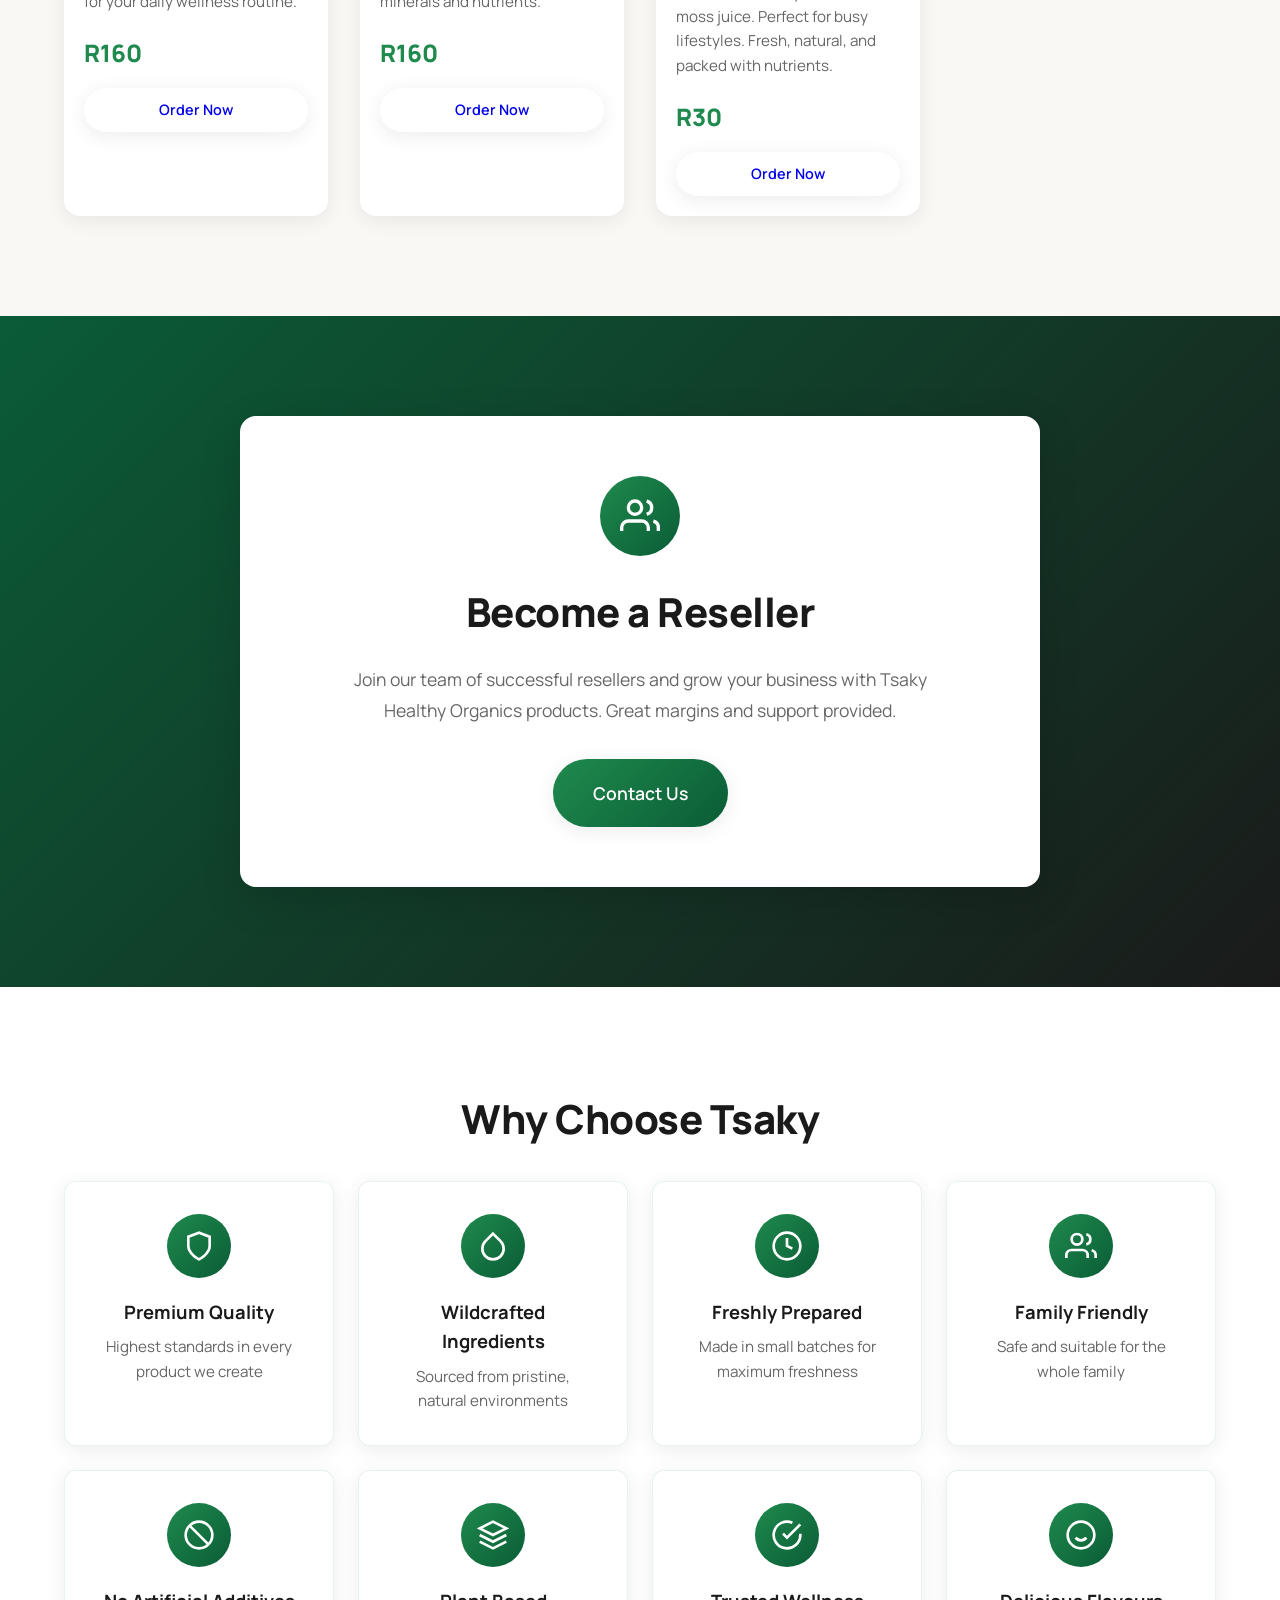
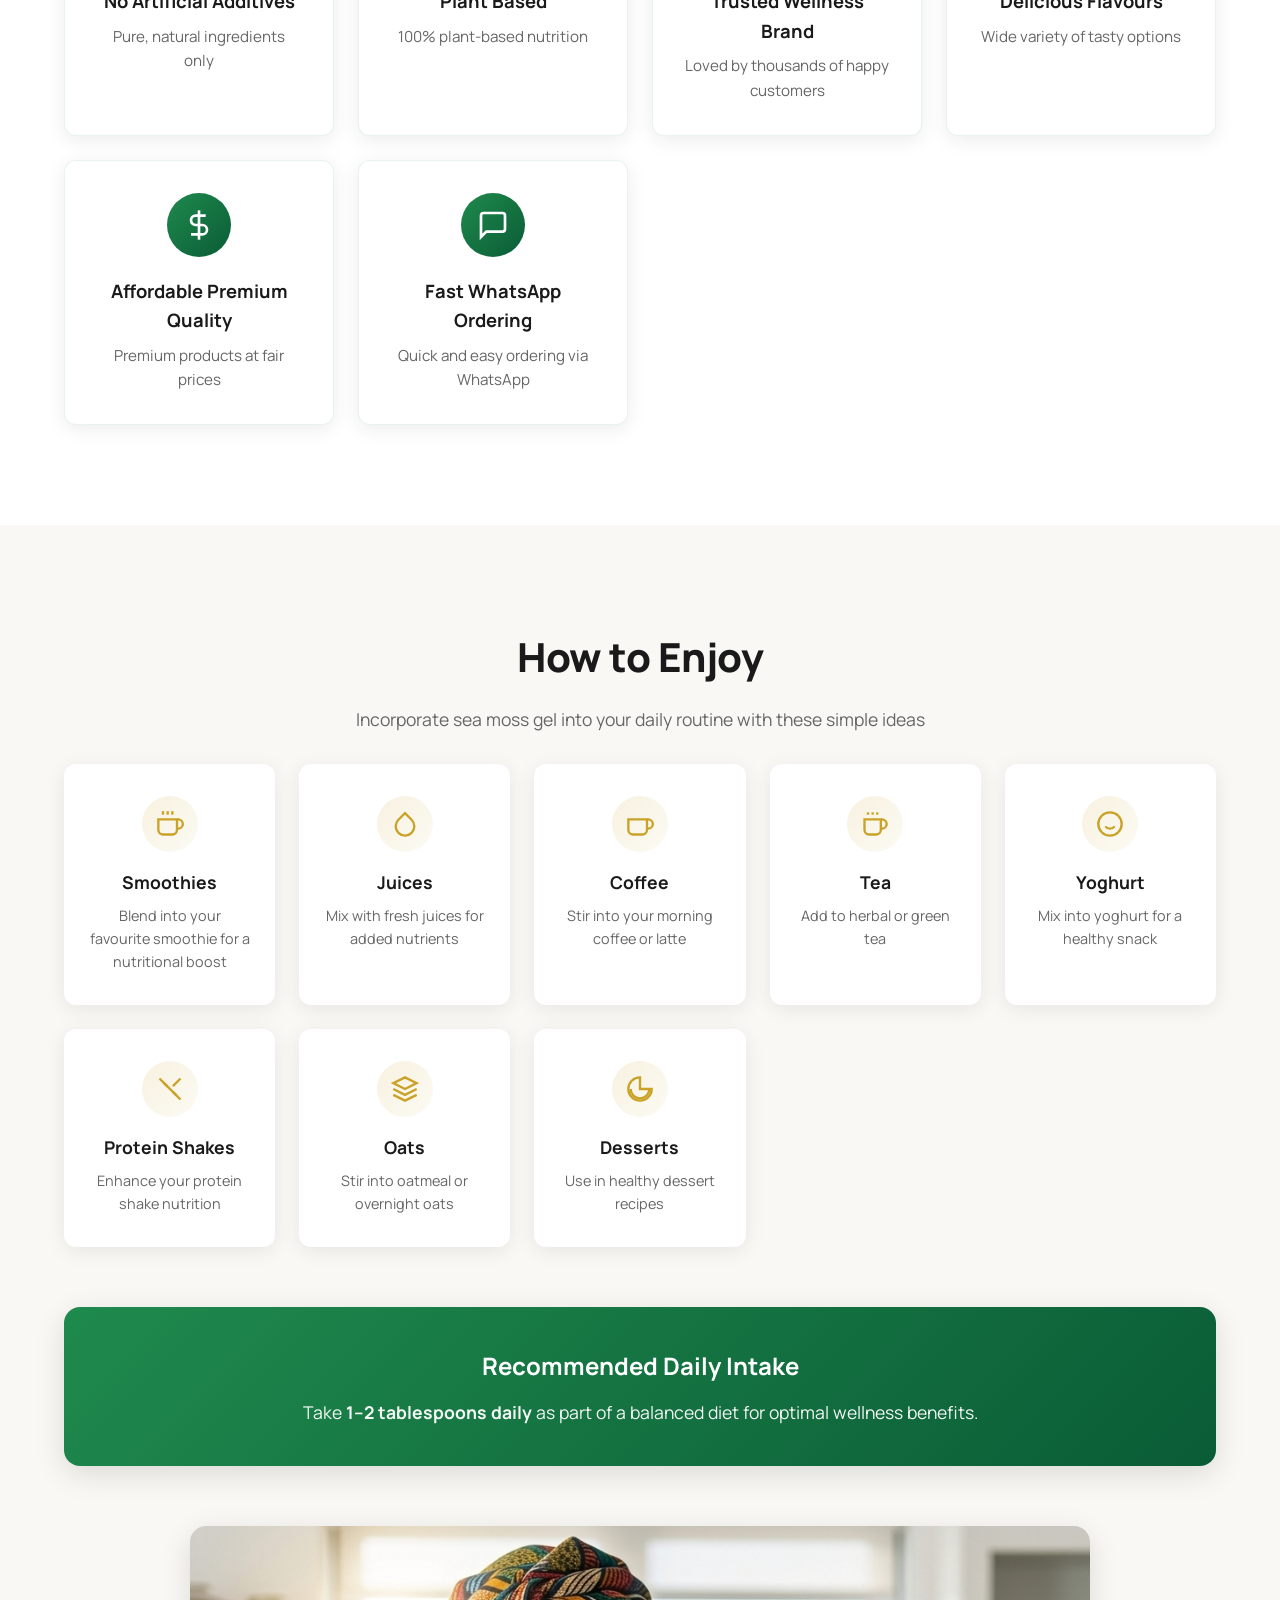
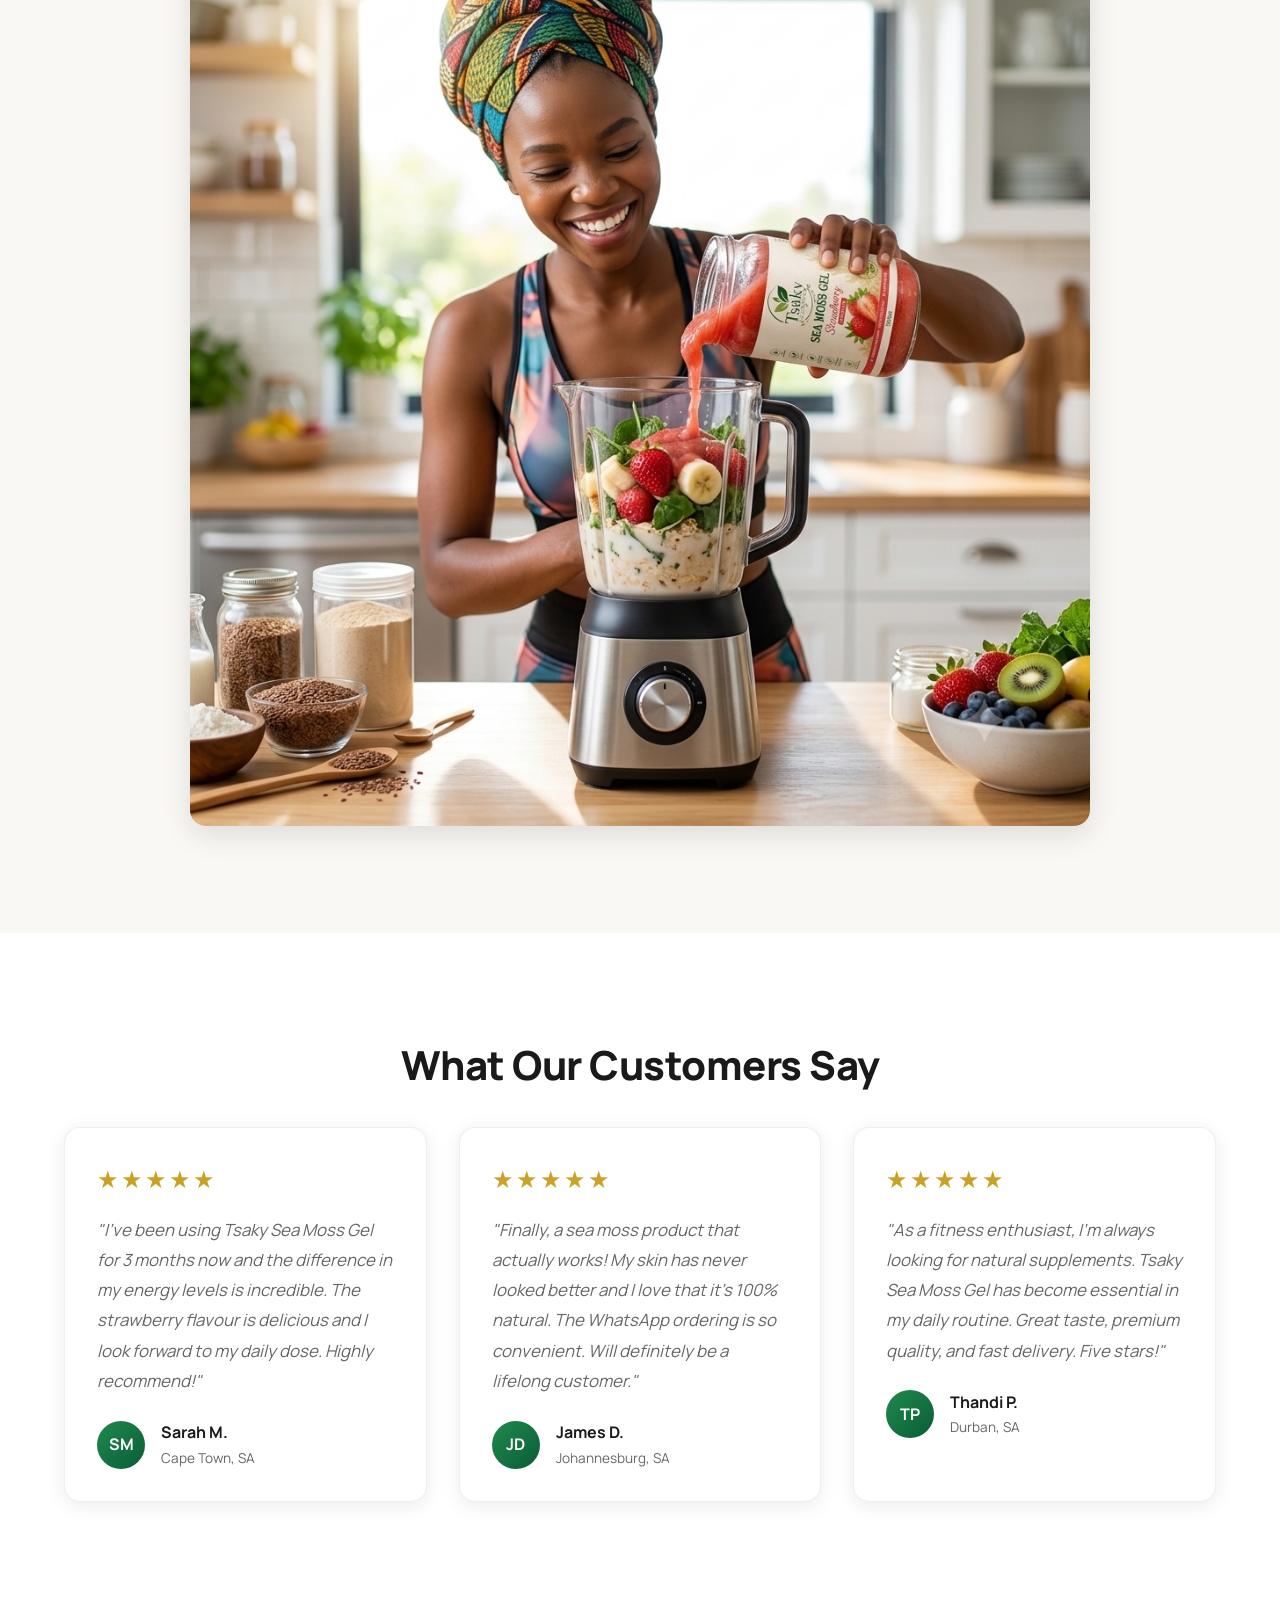
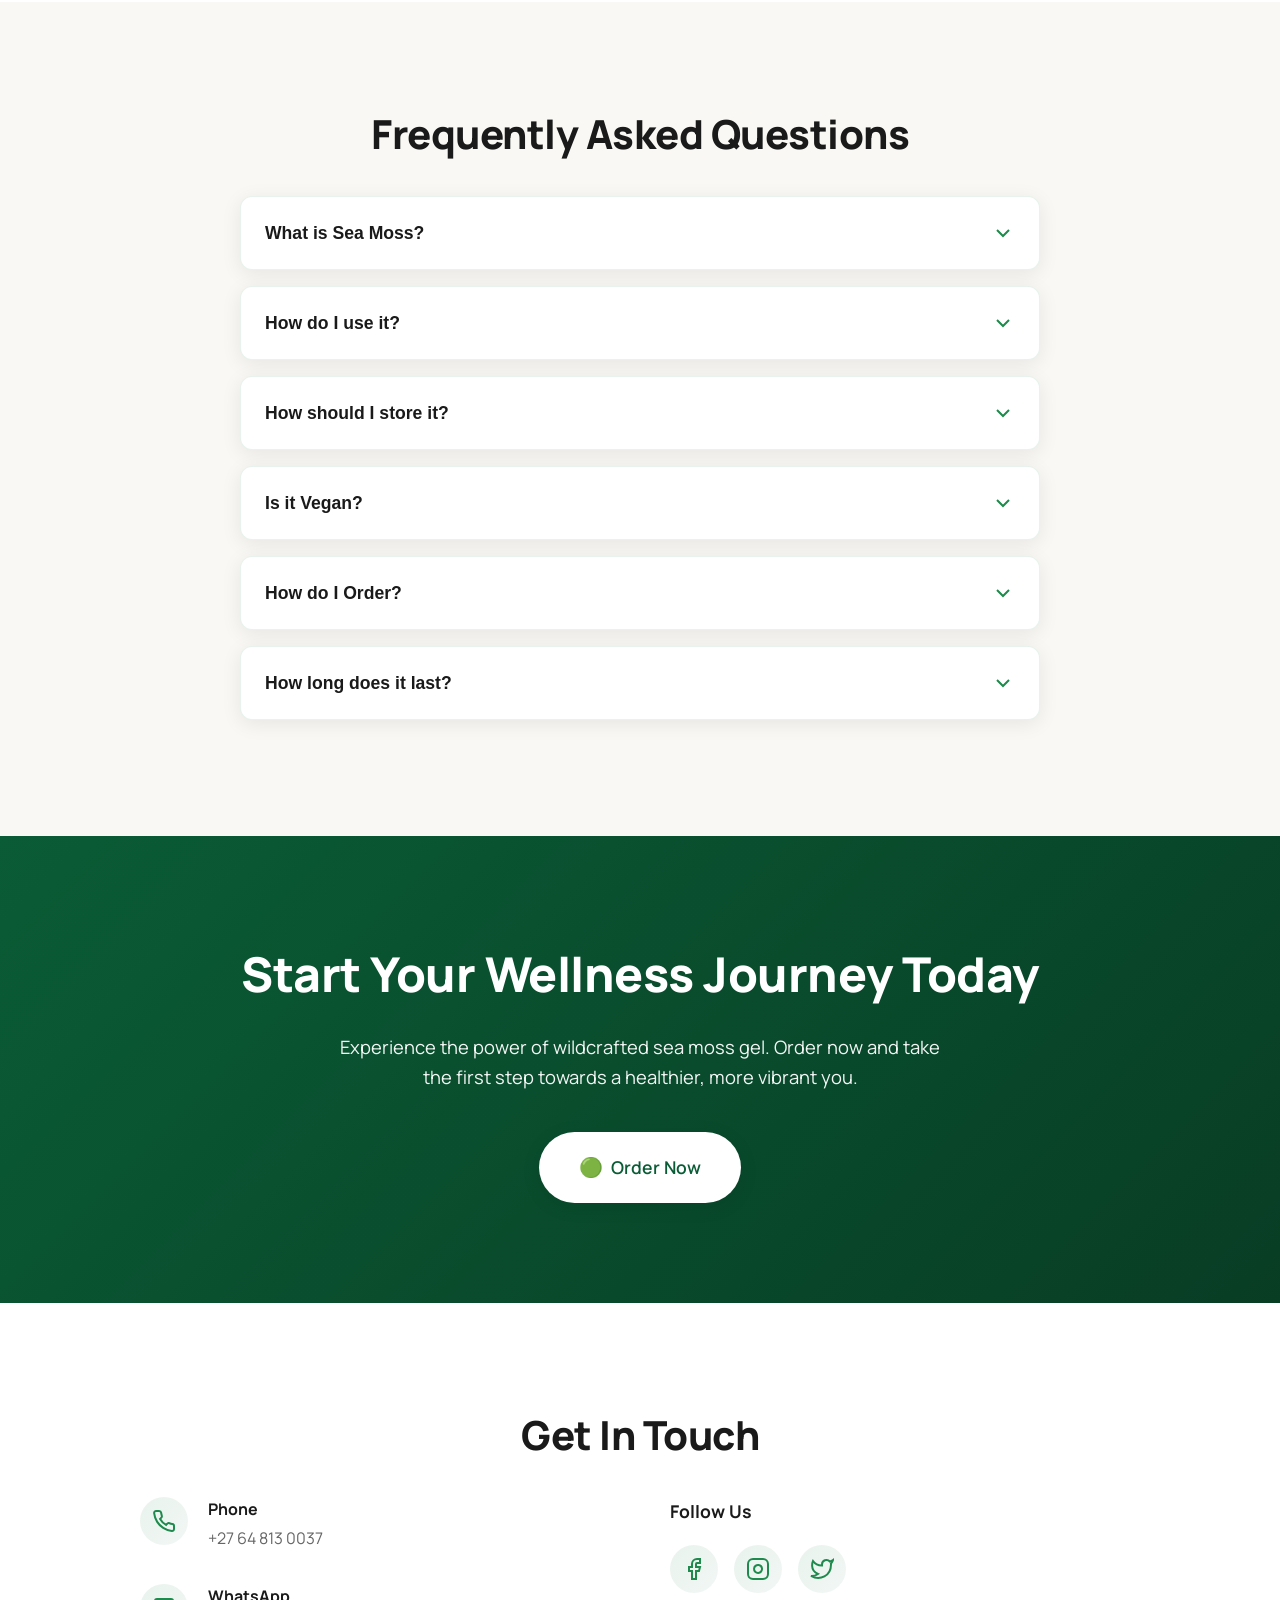
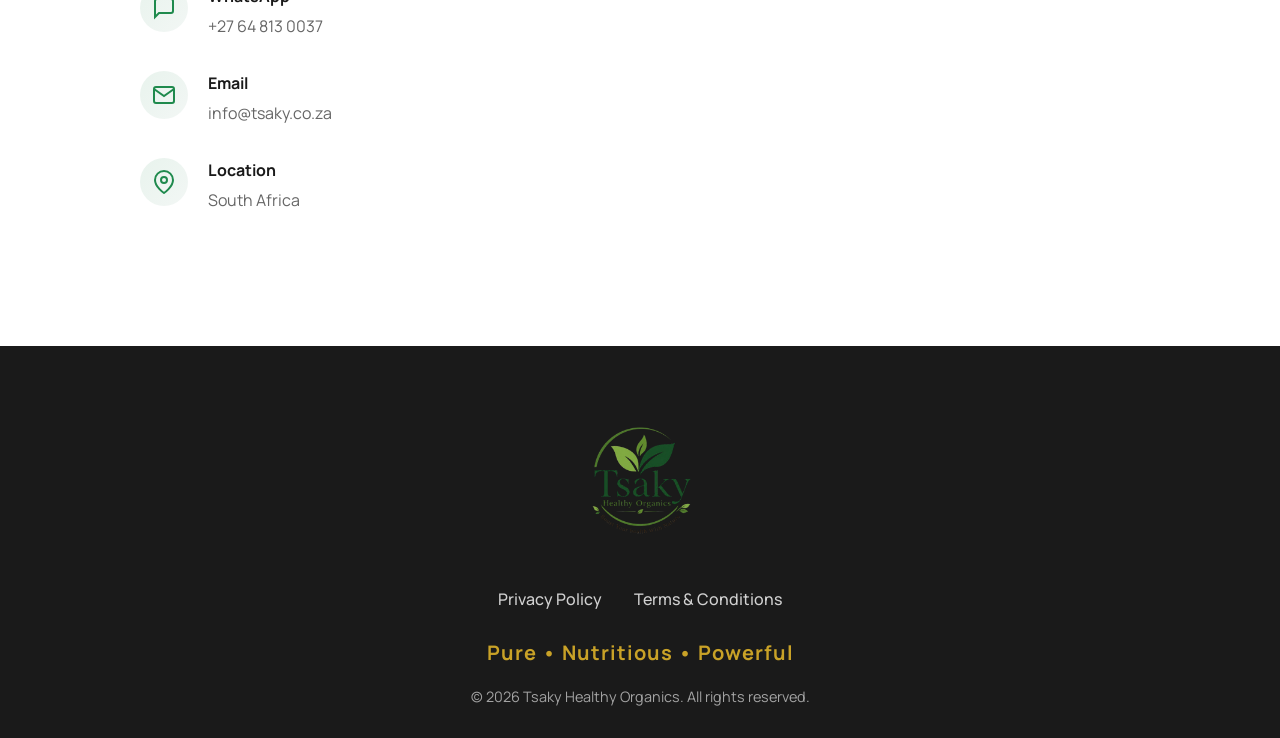
==== commit 92b573a6: "Add about.png image and update lifestyle.png with CSS styling" ====
--- a/index.html
+++ b/index.html
@@ -87,16 +87,7 @@
             
             <div class="about-content">
                 <div class="about-image fade-in">
-                    <div class="image-placeholder">
-                        <div class="placeholder-content">
-                            <svg class="placeholder-icon" viewBox="0 0 24 24" fill="none" stroke="currentColor" stroke-width="2">
-                                <rect x="3" y="3" width="18" height="18" rx="2" ry="2"></rect>
-                                <circle cx="8.5" cy="8.5" r="1.5"></circle>
-                                <polyline points="21 15 16 10 5 21"></polyline>
-                            </svg>
-                            <p>Place about-image.jpg here</p>
-                        </div>
-                    </div>
+                    <img src="images/about.png" alt="About Tsaky Healthy Organics" class="about-img">
                 </div>
                 
                 <div class="about-text fade-in">
--- a/styles.css
+++ b/styles.css
@@ -384,6 +384,21 @@
     box-shadow: var(--shadow-hover);
 }
 
+.about-img {
+    width: 100%;
+    max-width: 500px;
+    height: auto;
+    border-radius: var(--border-radius);
+    box-shadow: var(--shadow-medium);
+    transition: var(--transition-smooth);
+    object-fit: cover;
+}
+
+.about-img:hover {
+    transform: translateY(-8px);
+    box-shadow: var(--shadow-hover);
+}
+
 /* ============================================
    SECTION STYLES
    ============================================ */
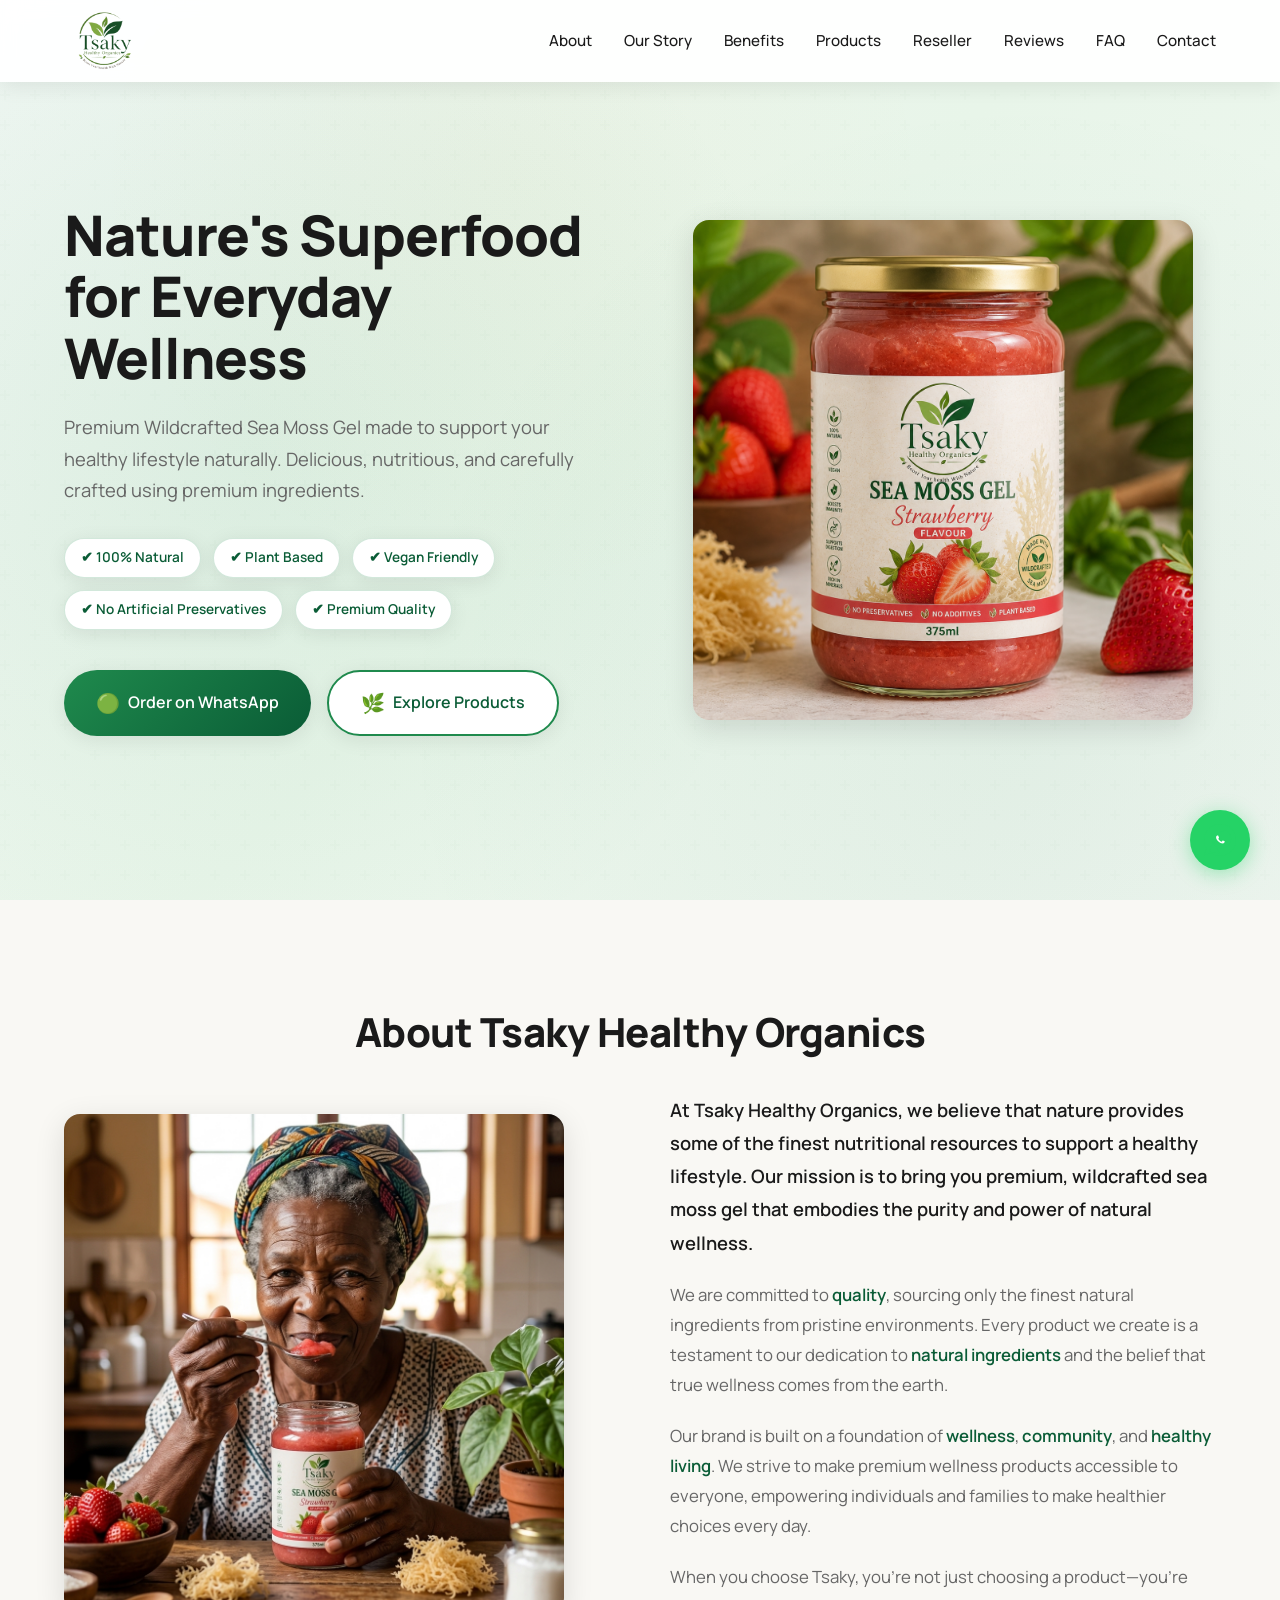
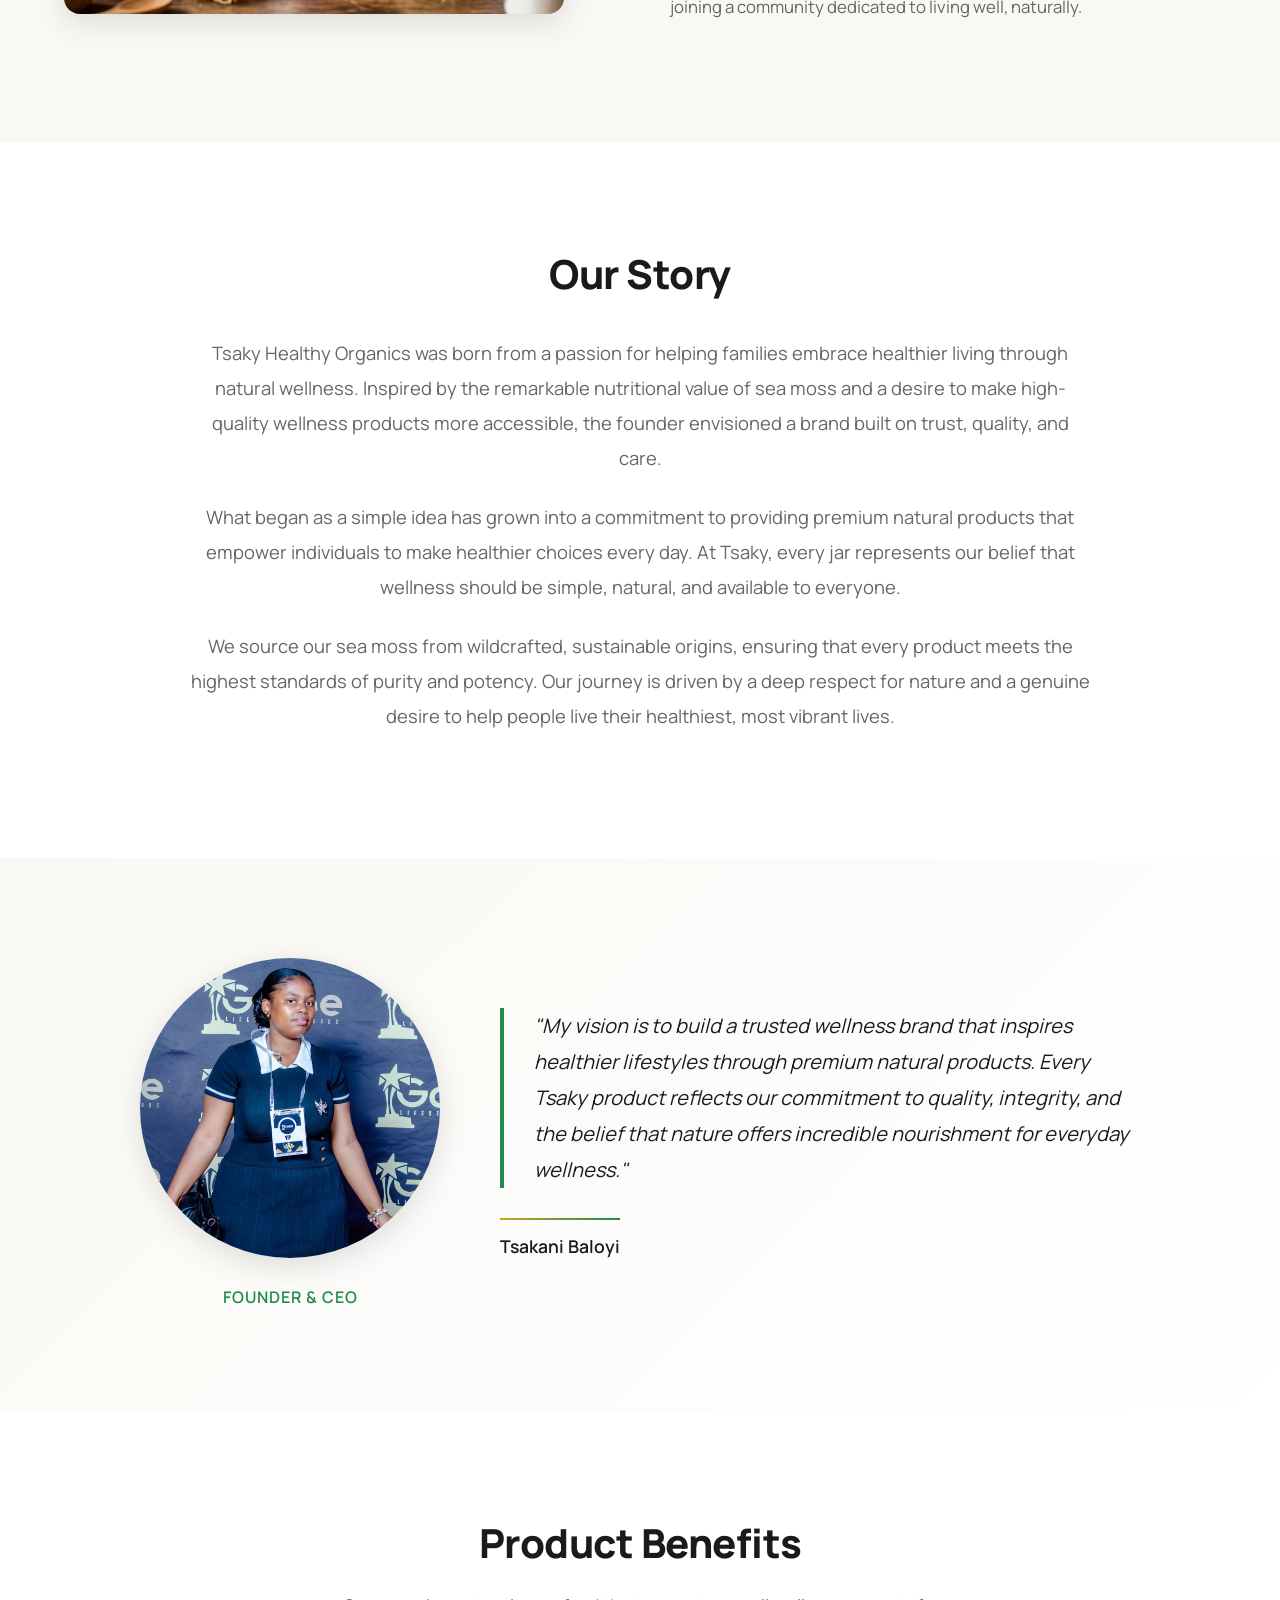
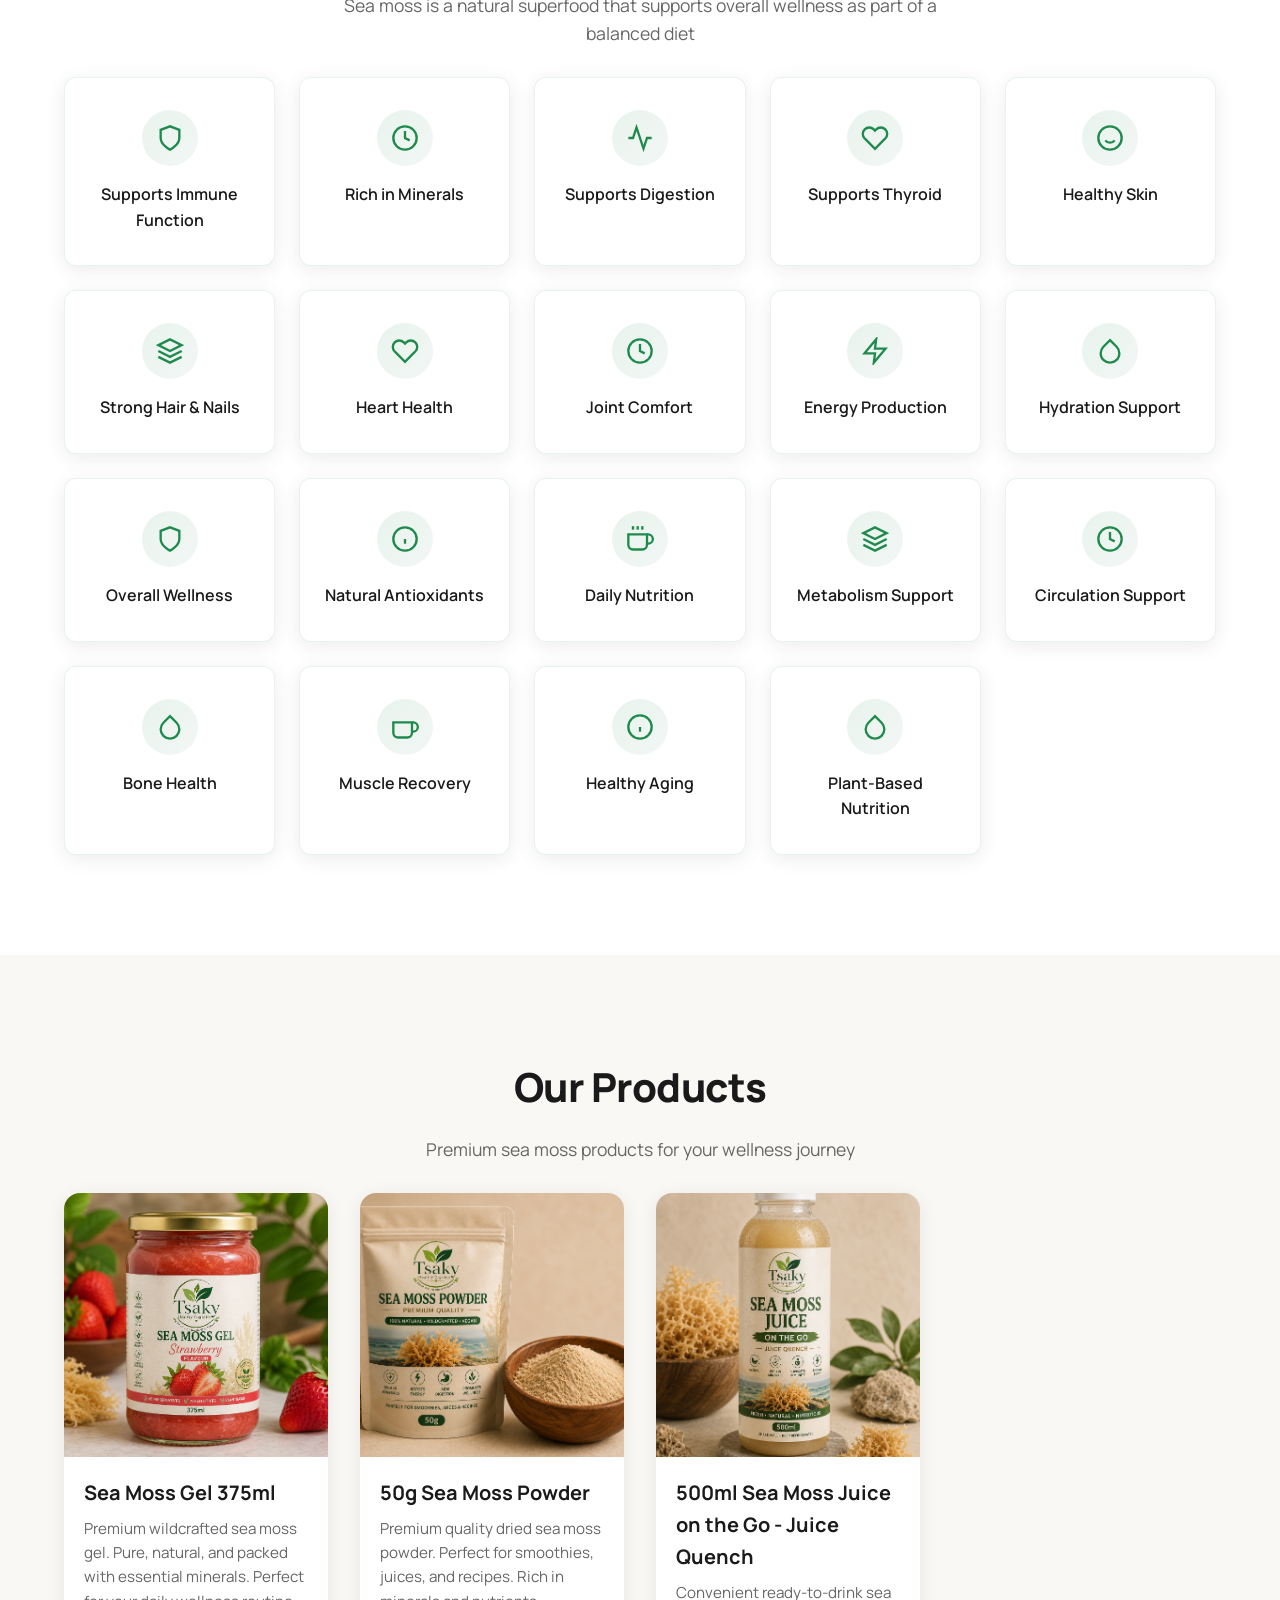
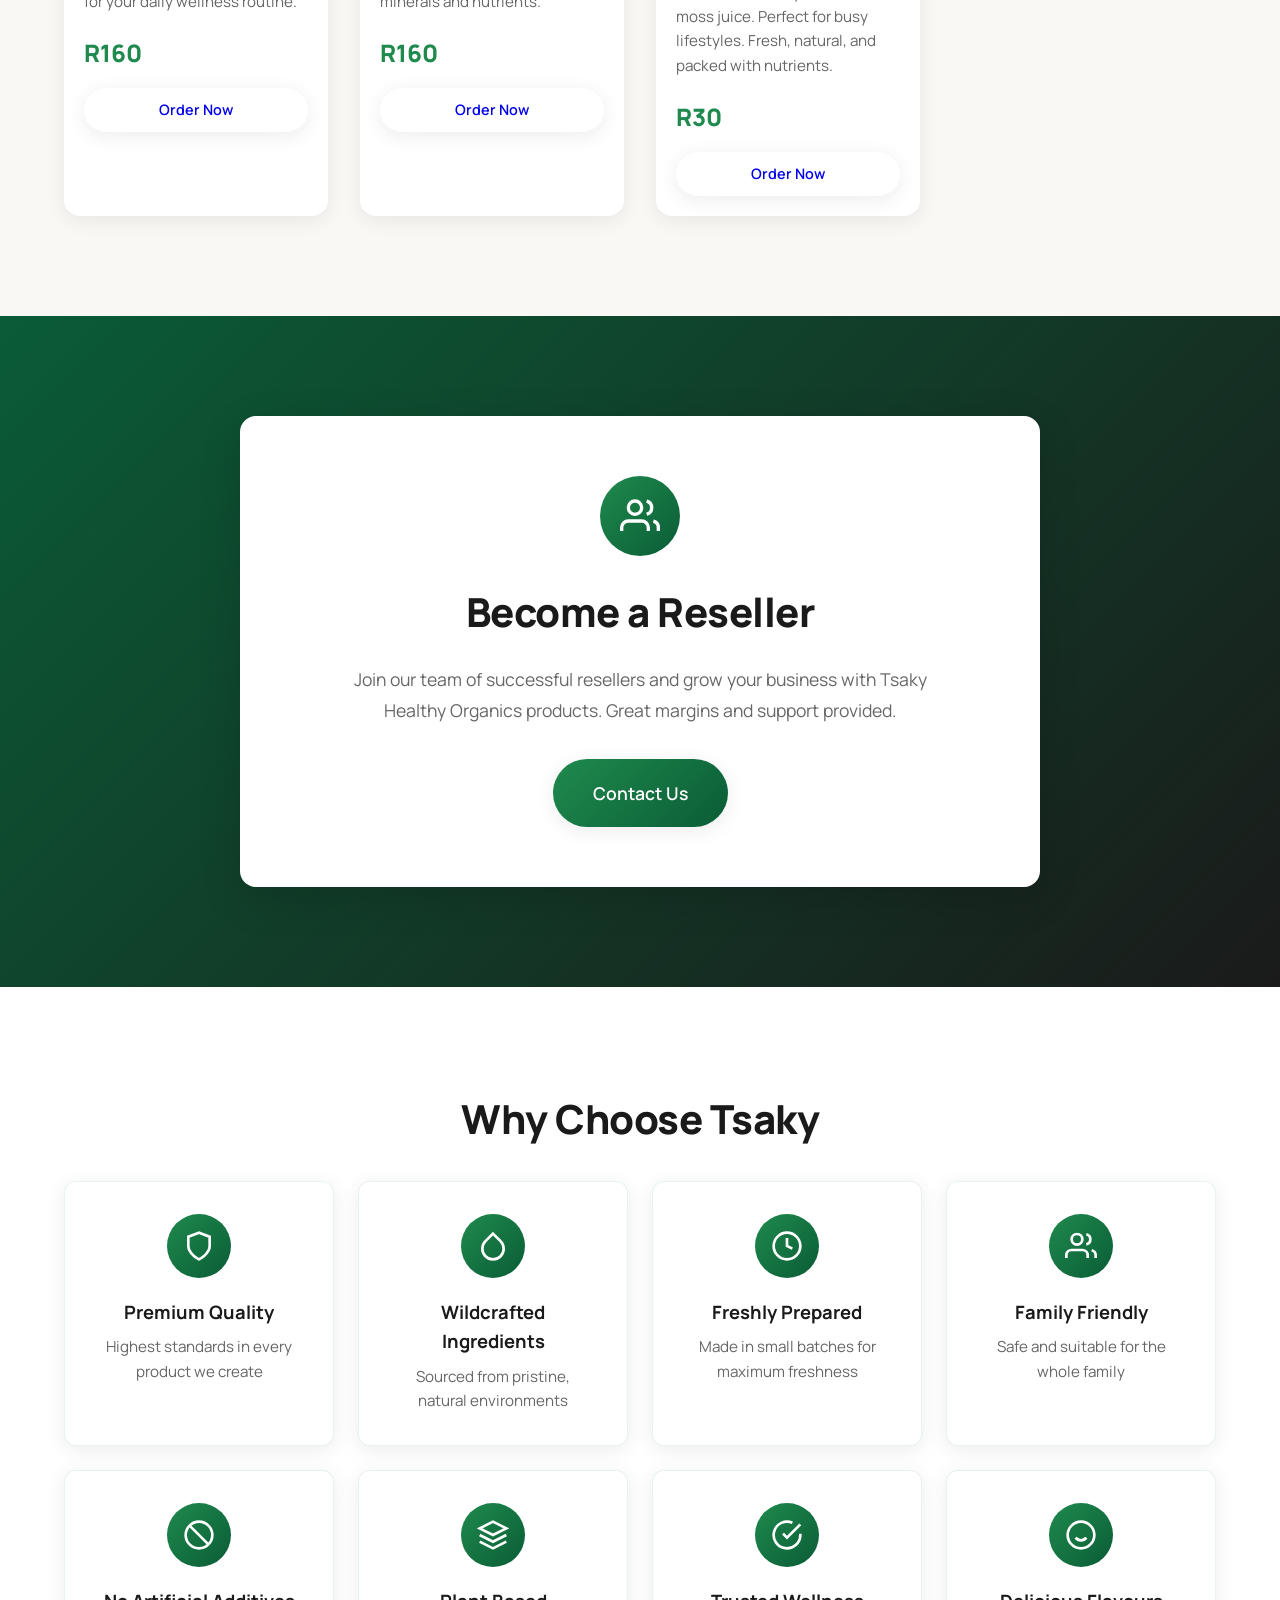
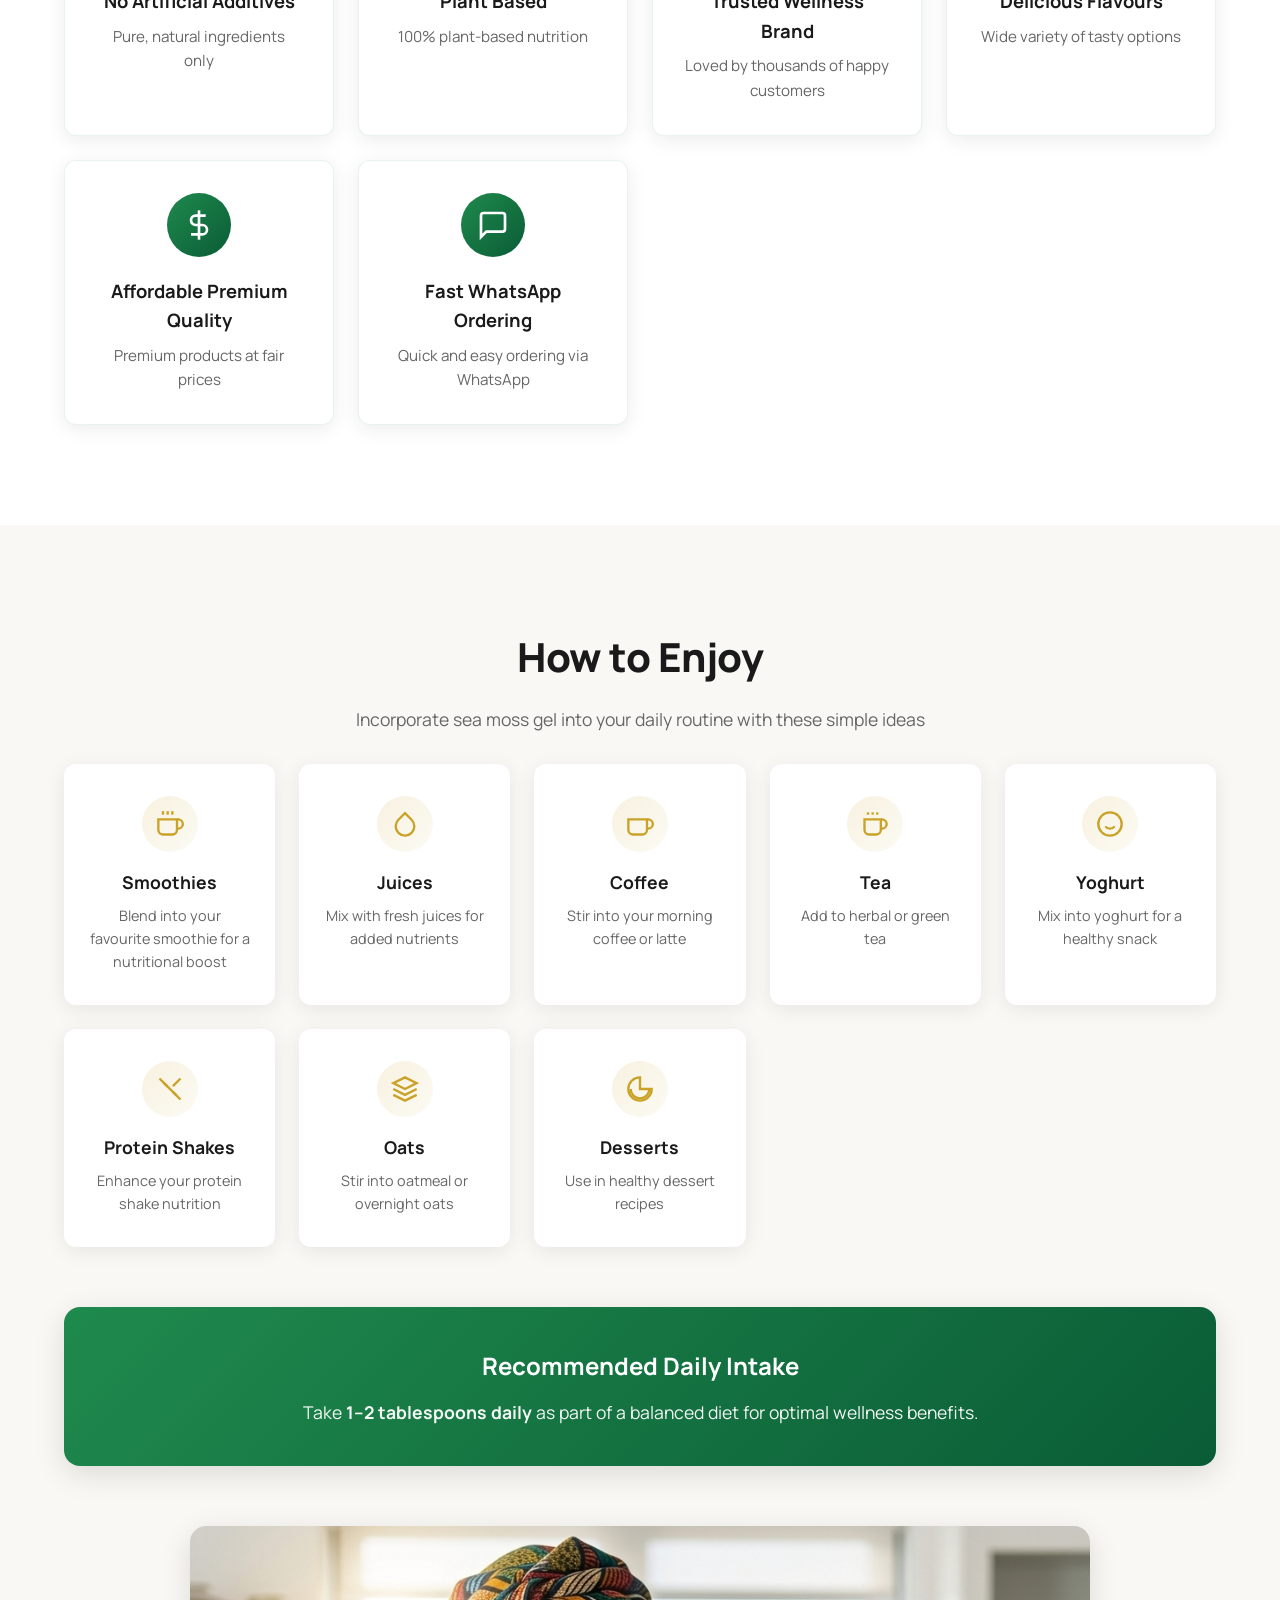
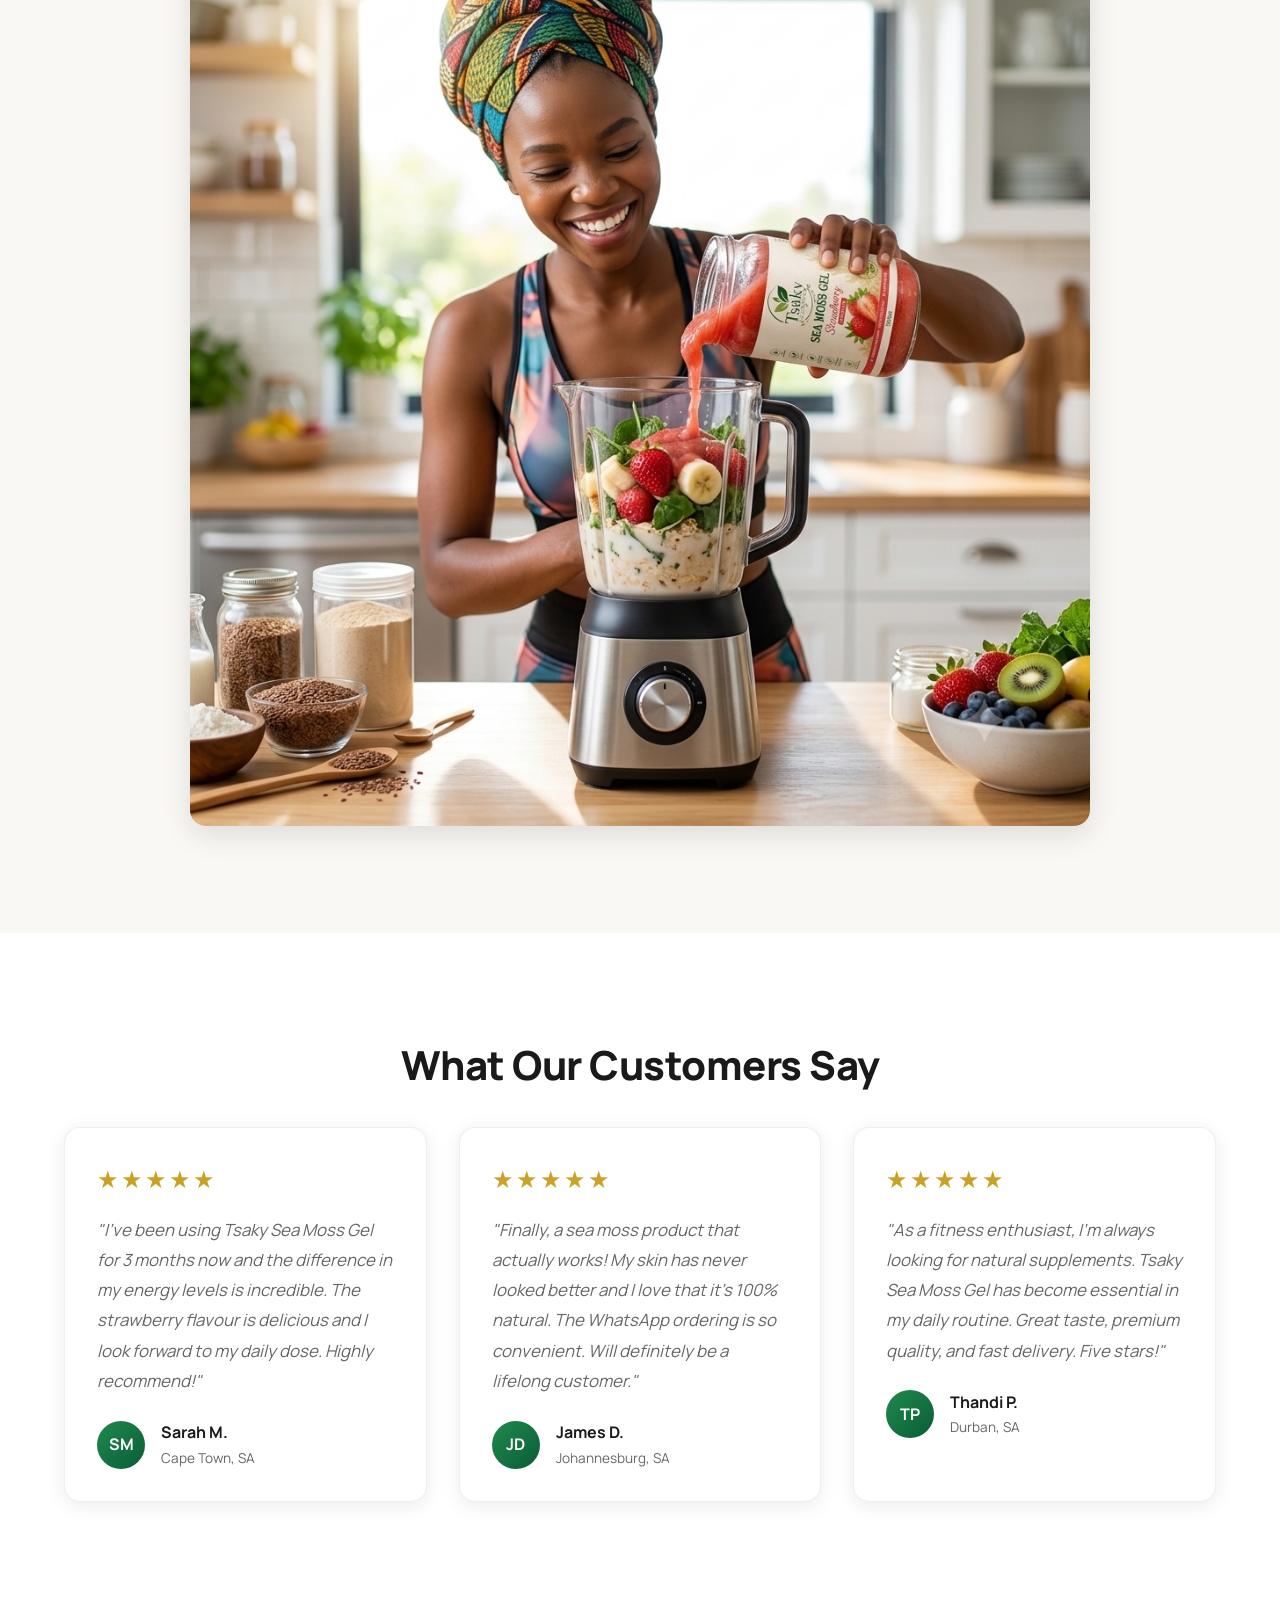
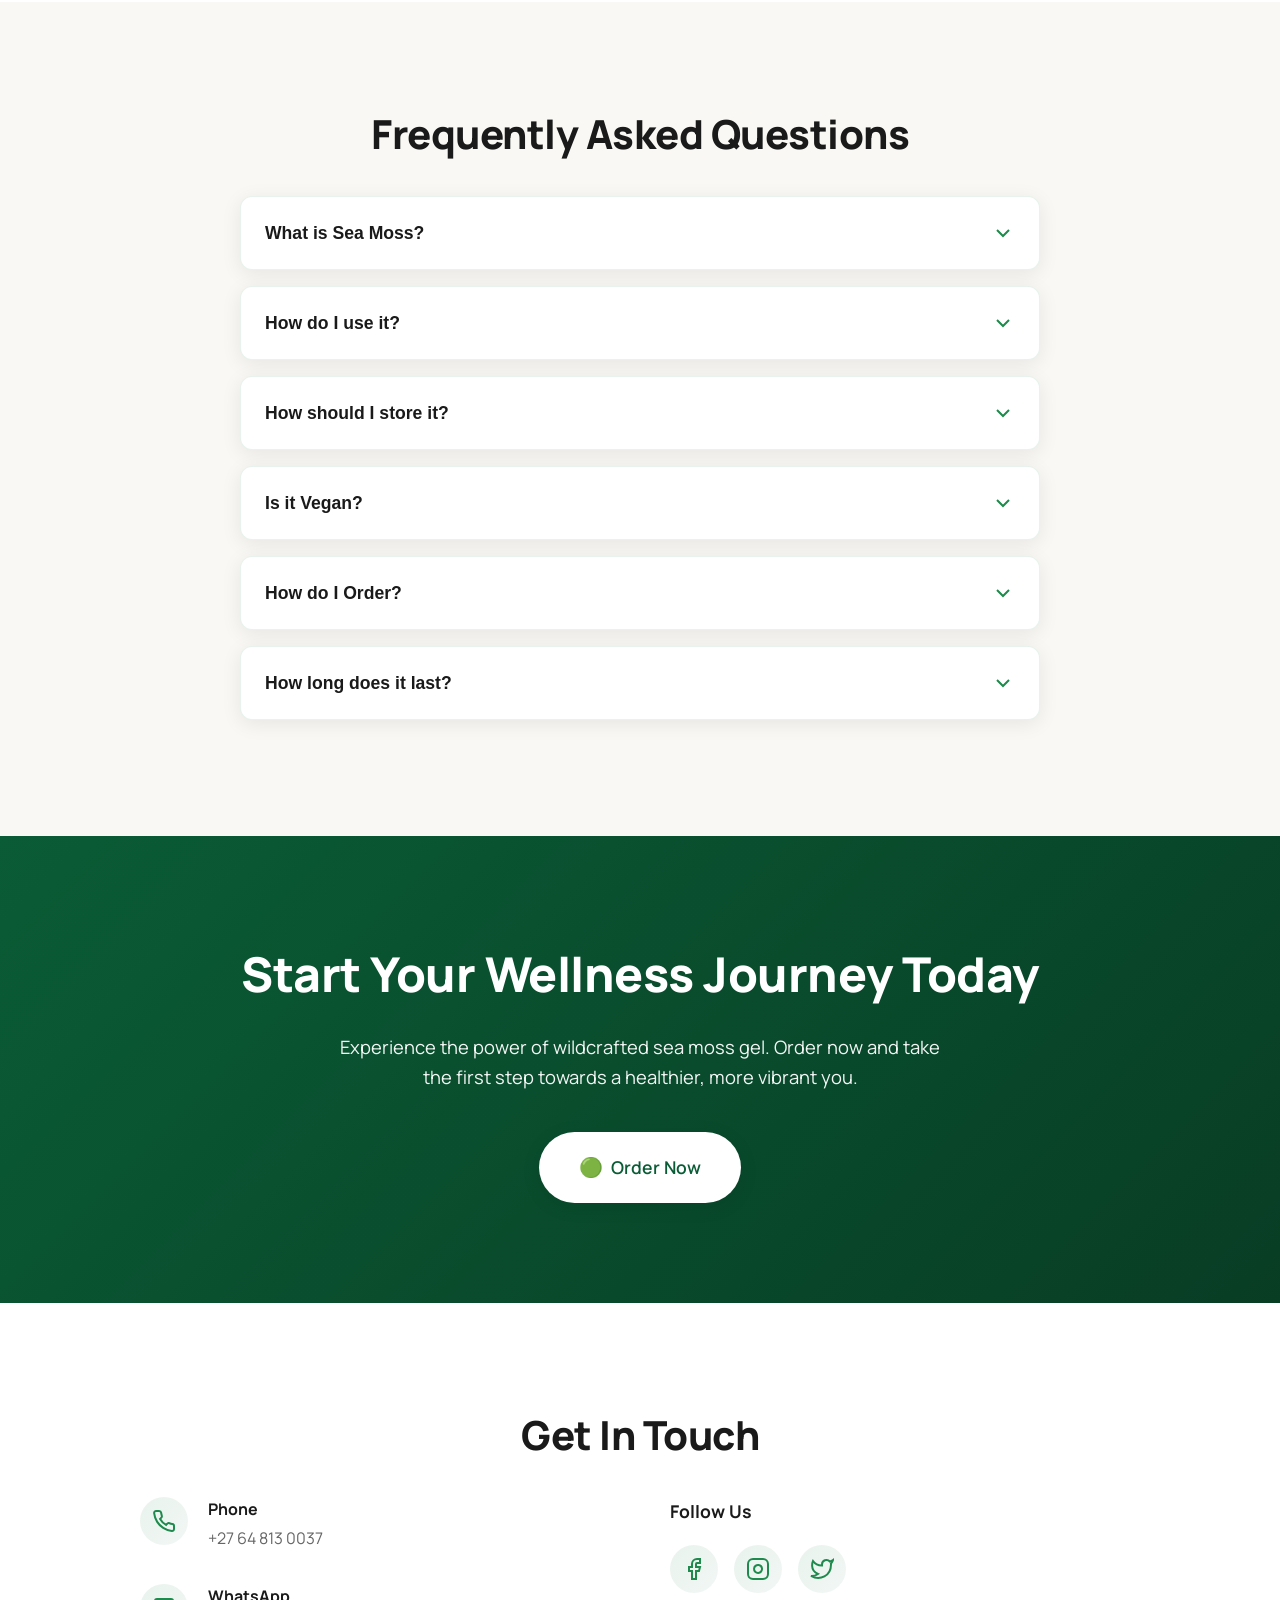
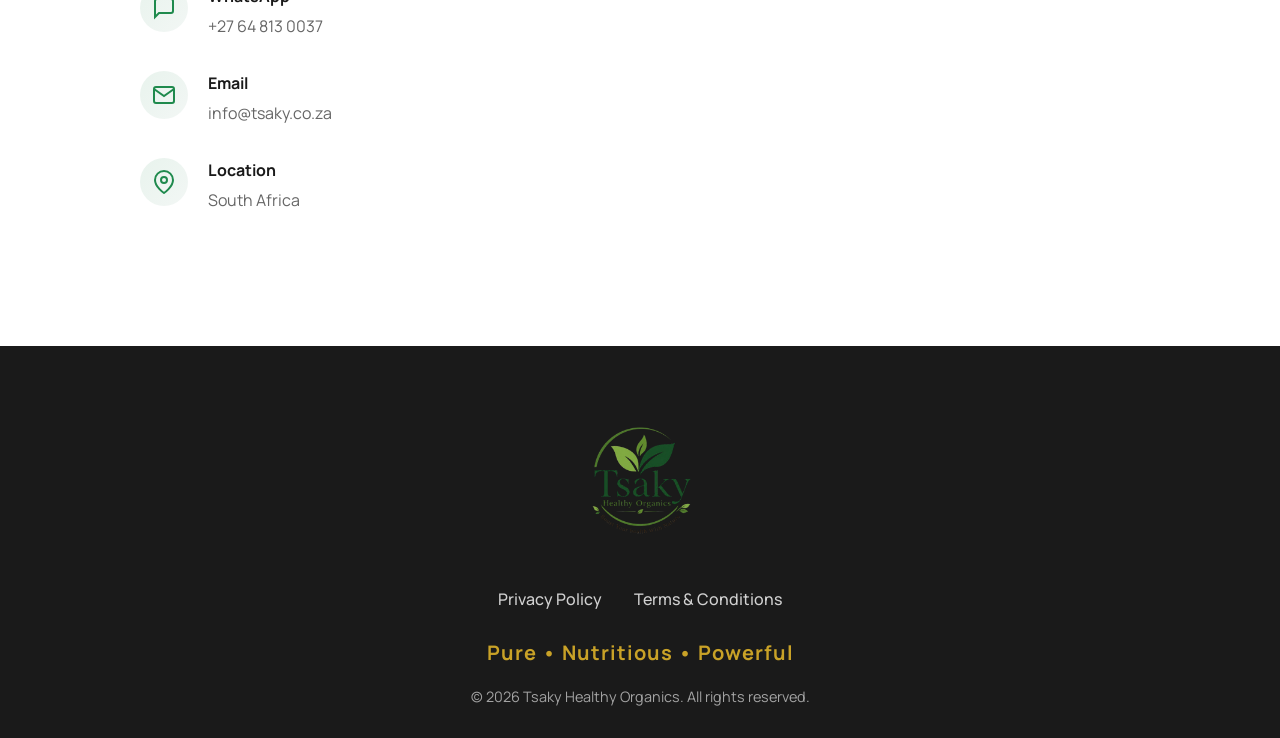
==== commit 92bf4bd6: "Add official WhatsApp floating button with CSS styling" ====
--- a/index.html
+++ b/index.html
@@ -357,7 +357,7 @@
                     <div class="flavour-image">
                         <img src="images/gel.png" alt="Sea Moss Gel 500ml" class="flavour-img">
                     </div>
-                    <h3 class="flavour-name">Sea Moss Gel 500ml</h3>
+                    <h3 class="flavour-name">Sea Moss Gel 375ml</h3>
                     <p class="flavour-desc">Premium wildcrafted sea moss gel. Pure, natural, and packed with essential minerals. Perfect for your daily wellness routine.</p>
                     <div class="flavour-price">R160</div>
                     <a href="https://wa.me/27648130037?text=Hello%20Tsaky%20Healthy%20Organics.%20I%20would%20like%20to%20order%20Sea%20Moss%20Gel%20500ml." class="btn btn-small" target="_blank" rel="noopener">Order Now</a>
@@ -899,7 +899,15 @@
         </div>
     </footer>
 
+    <!-- WhatsApp Floating Button -->
+    <a href="https://wa.me/27648130037" target="_blank" rel="noopener noreferrer" class="whatsapp-float" aria-label="Chat on WhatsApp">
+        <svg viewBox="0 0 32 32" width="32" height="32">
+            <path fill="#25D366" d="M16 0C7.168 0 0 7.168 0 16c0 3.128.912 6.048 2.464 8.528L.08 31.232l6.976-2.304A15.92 15.92 0 0016 32c8.832 0 16-7.168 16-16S24.832 0 16 0zm0 29.92c-2.24 0-4.384-.576-6.272-1.6l-.448.096L5.44 27.84l1.12-4.256-.112-.448A13.92 13.92 0 0112.08 16c0-2.24.576-4.384 1.6-6.272.032-.064.096-.096.144-.128 2.048-1.792 4.832-2.88 7.808-2.88.128 0 .256 0 .384.032C20.384 5.792 22.56 6.72 24.32 8.032c.064.048.112.112.16.176 1.664 1.824 2.592 4.192 2.592 6.624 0 2.432-.928 4.8-2.592 6.624-.048.064-.096.128-.16.176-1.76 1.312-3.936 2.24-6.24 2.528-.128.032-.256.032-.384.032-2.976 0-5.76-1.088-7.808-2.88-.048-.032-.112-.064-.144-.128-1.024-1.888-1.6-4.032-1.6-6.272z"/>
+            <path fill="#FFF" d="M20.48 17.28c-.224-.112-1.312-.64-1.52-.736-.208-.096-.352-.16-.496.16-.144.32-.544.736-.672.896-.128.16-.256.176-.48.032-.224-.144-.928-.336-1.76-1.072-.656-.576-1.088-1.28-1.216-1.504-.128-.224-.016-.336.096-.448.096-.096.224-.256.336-.384.112-.128.144-.224.224-.368.08-.144.032-.272-.016-.384-.048-.112-.496-1.216-.68-1.664-.176-.432-.352-.368-.48-.376-.128-.008-.272-.008-.416-.008-.144 0-.384.048-.576.272-.192.224-.736.736-.736 1.792 0 1.056.752 2.08.848 2.224.096.144 1.472 2.272 3.568 3.168.496.192.832.304 1.12.4.56.176 1.064.16 1.464.096.448-.064 1.312-.528 1.488-1.04.176-.512.176-.944.128-1.04-.048-.096-.176-.16-.368-.272z"/>
+        </svg>
+    </a>
+
     <!-- Scripts -->
     <script src="script.js"></script>
 </body>
-</html>+</html>
--- a/styles.css
+++ b/styles.css
@@ -1412,6 +1412,66 @@
 }
 
 /* ============================================
+   WHATSAPP FLOATING BUTTON
+   ============================================ */
+.whatsapp-float {
+    position: fixed;
+    bottom: 30px;
+    right: 30px;
+    width: 60px;
+    height: 60px;
+    background: #25D366;
+    border-radius: 50%;
+    display: flex;
+    align-items: center;
+    justify-content: center;
+    box-shadow: 0 4px 20px rgba(37, 211, 102, 0.4);
+    transition: var(--transition-smooth);
+    z-index: 9999;
+    text-decoration: none;
+}
+
+.whatsapp-float:hover {
+    transform: translateY(-4px) scale(1.1);
+    box-shadow: 0 8px 30px rgba(37, 211, 102, 0.6);
+    background: #20bd5a;
+}
+
+.whatsapp-float svg {
+    width: 32px;
+    height: 32px;
+    display: block;
+}
+
+@media (max-width: 768px) {
+    .whatsapp-float {
+        width: 50px;
+        height: 50px;
+        bottom: 20px;
+        right: 20px;
+    }
+
+    .whatsapp-float svg {
+        width: 28px;
+        height: 28px;
+    }
+}
+
+@media (max-width: 480px) {
+    .whatsapp-float {
+        width: 45px;
+        height: 45px;
+        bottom: 15px;
+        right: 15px;
+    }
+
+    .whatsapp-float svg {
+        width: 24px;
+        height: 24px;
+    }
+}
+
+/* ============================================
    UTILITY CLASSES
    ============================================ */
 .text-center {
@@ -1424,4 +1484,4 @@
 
 .mt-0 {
     margin-top: 0;
-}+}
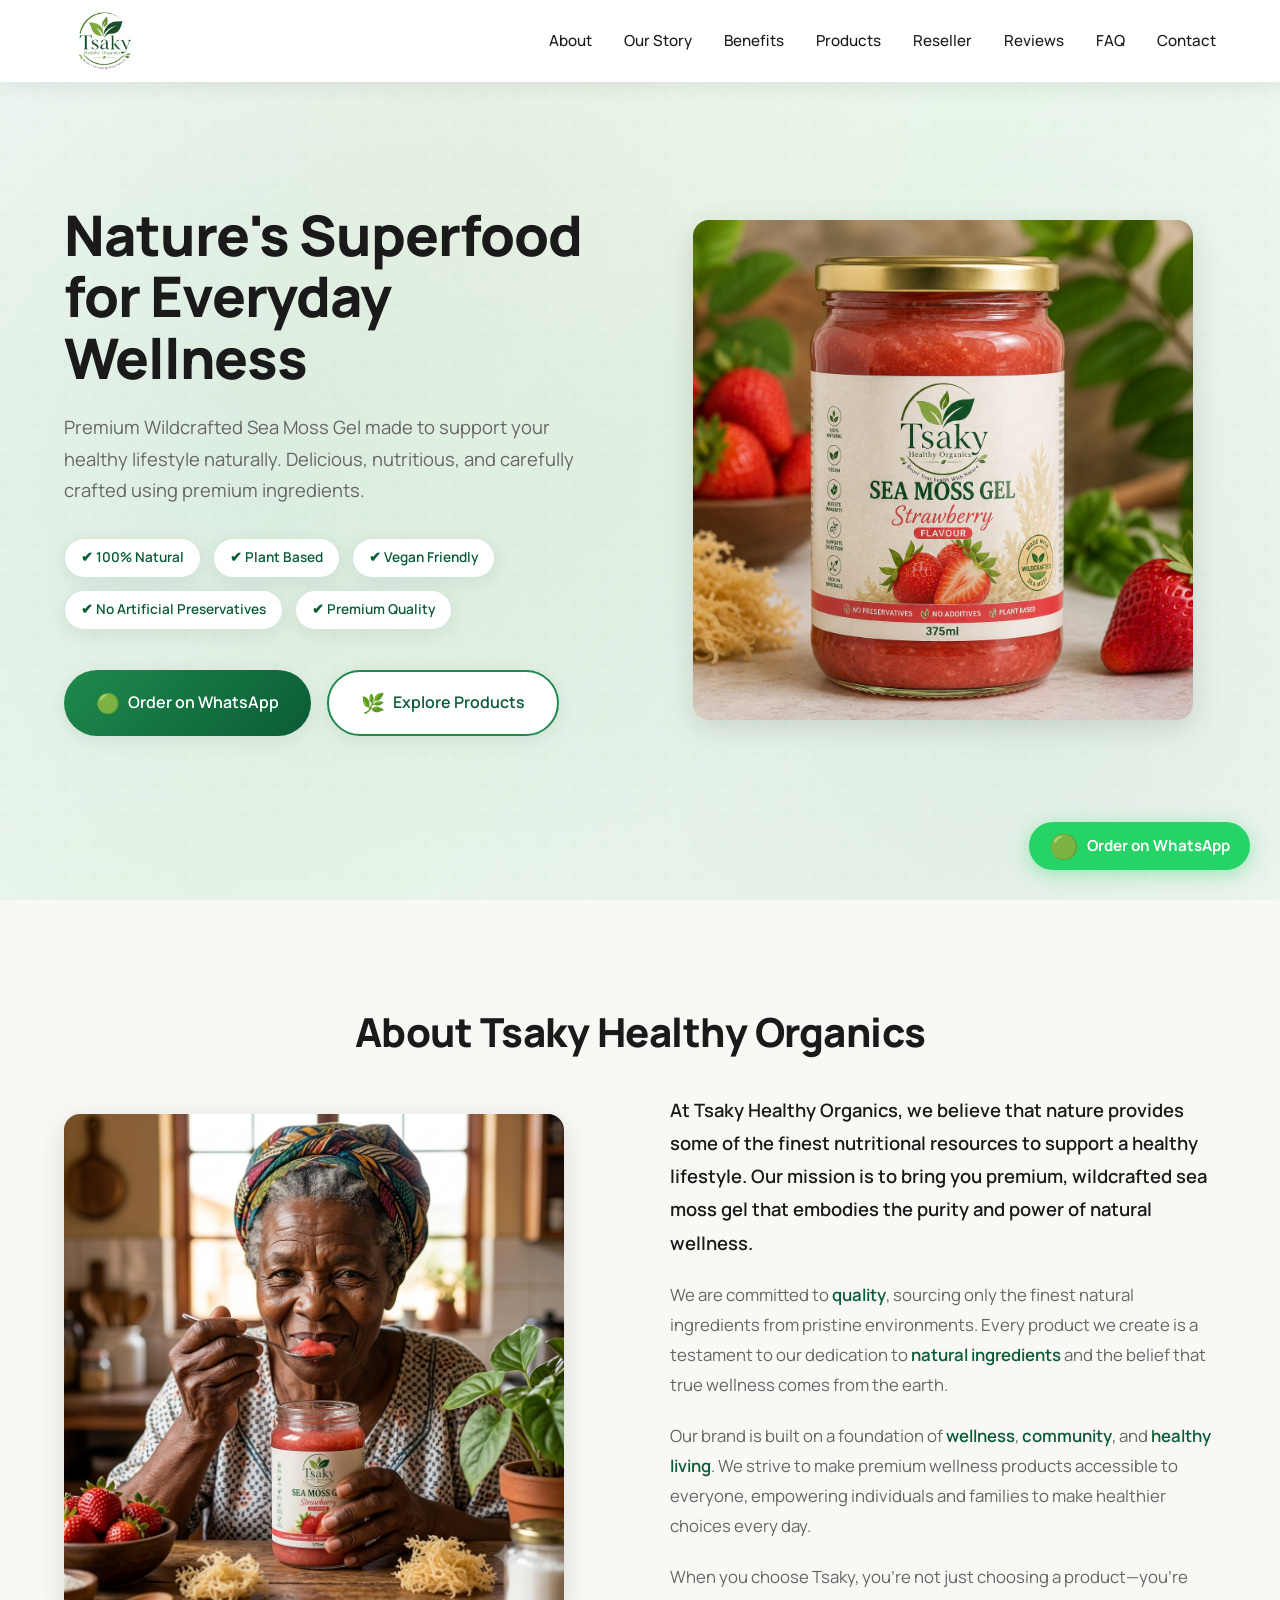
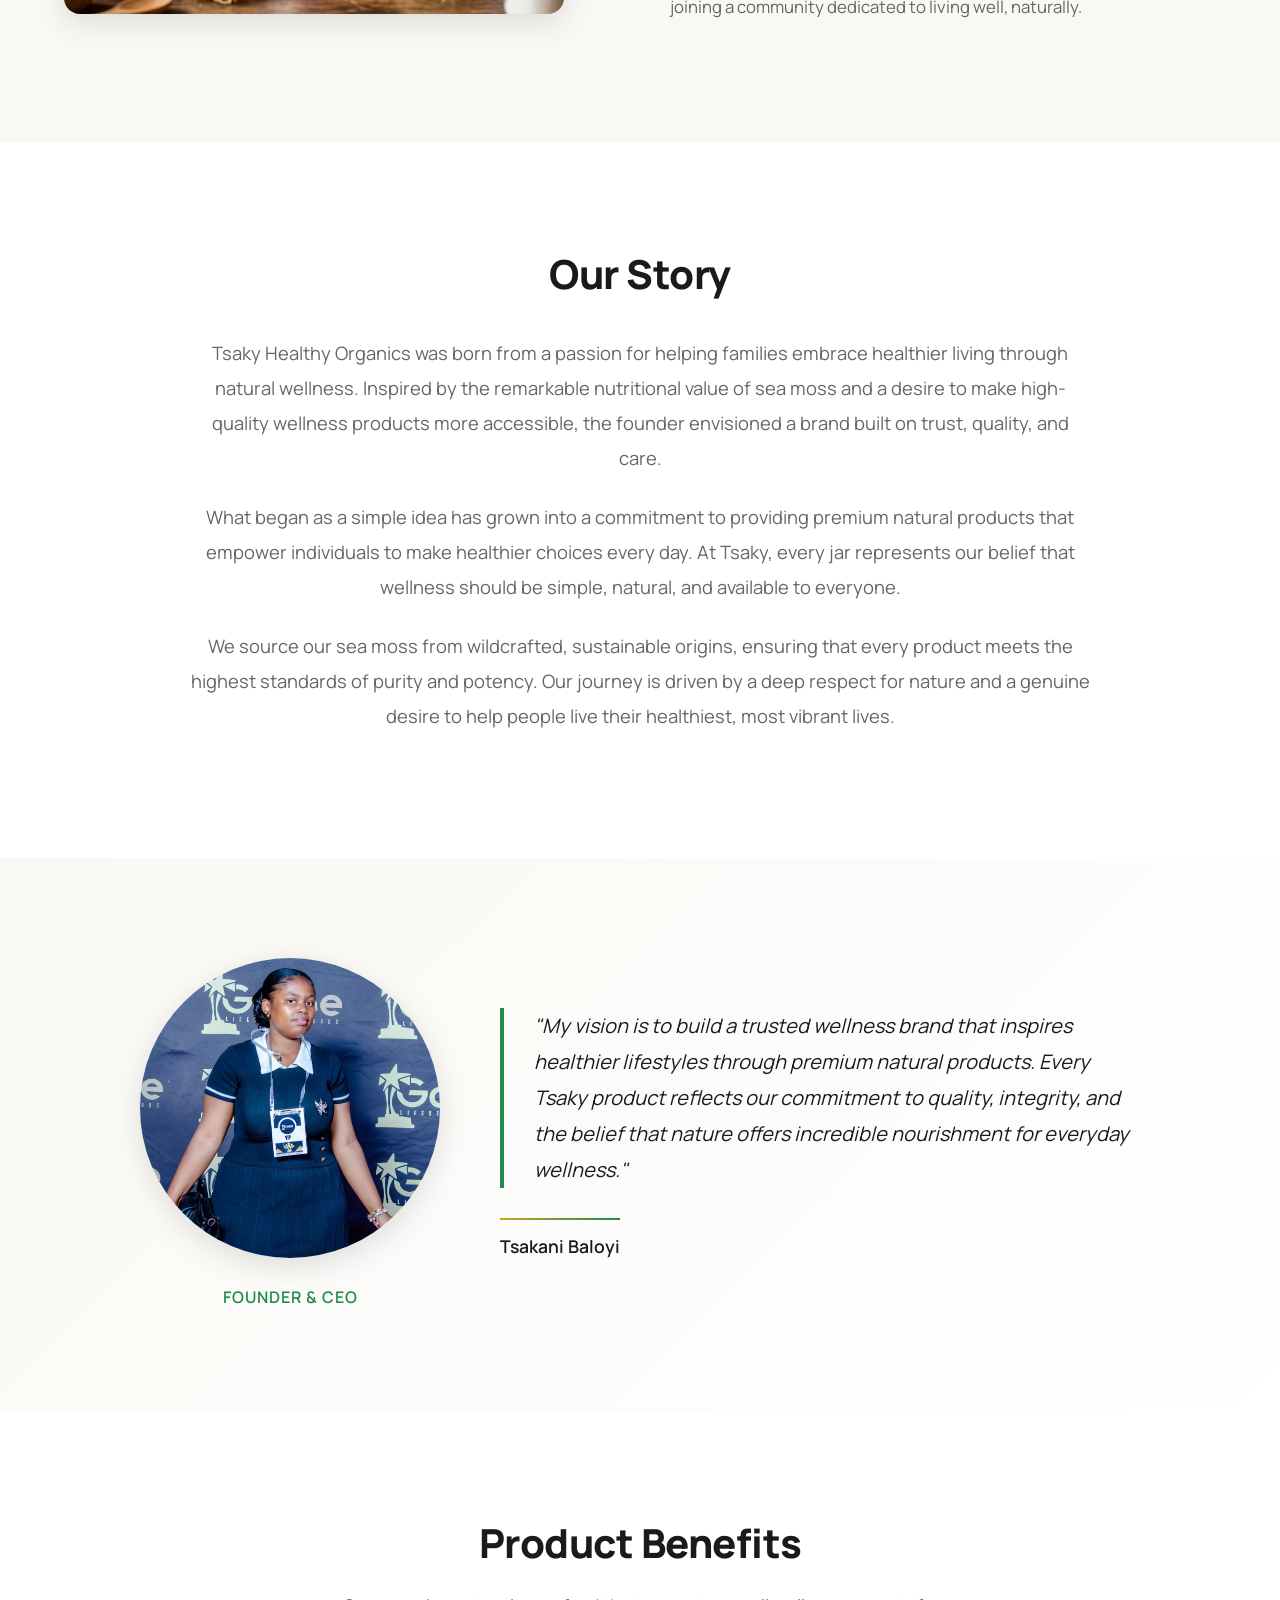
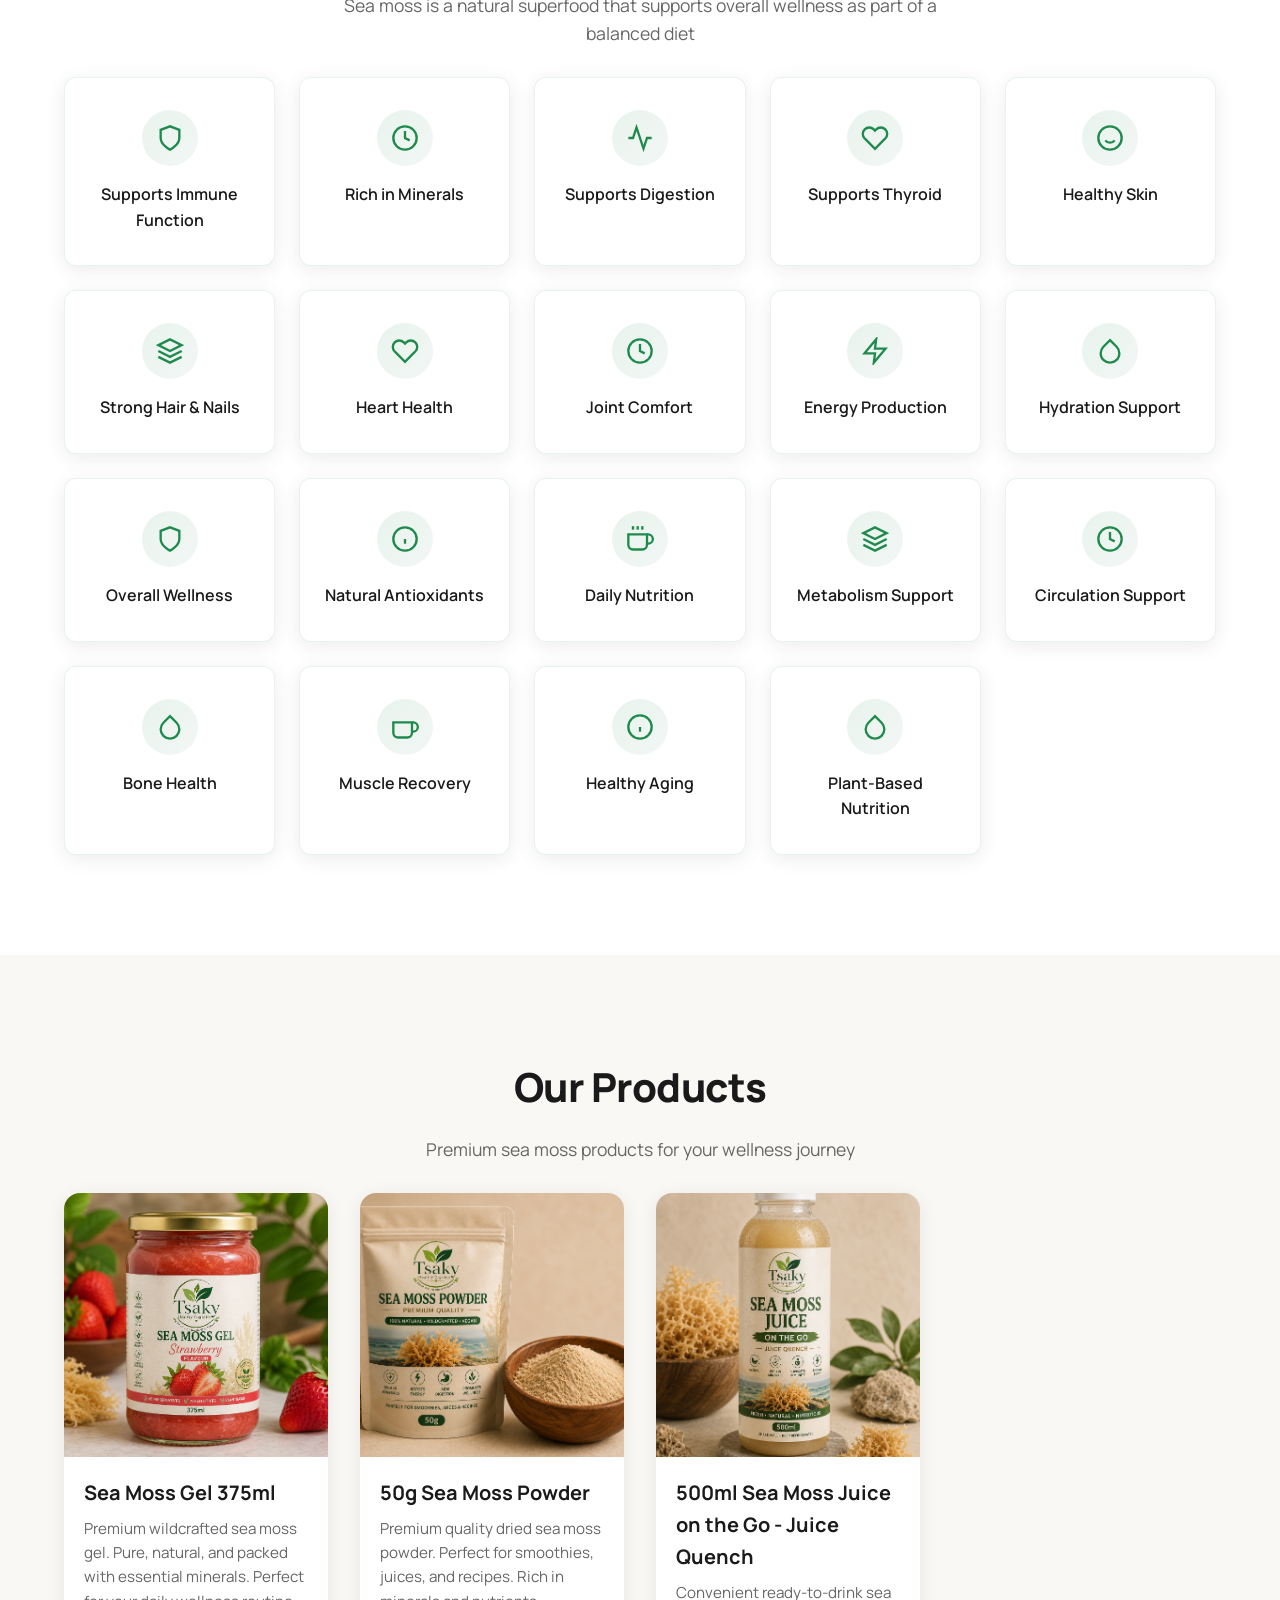
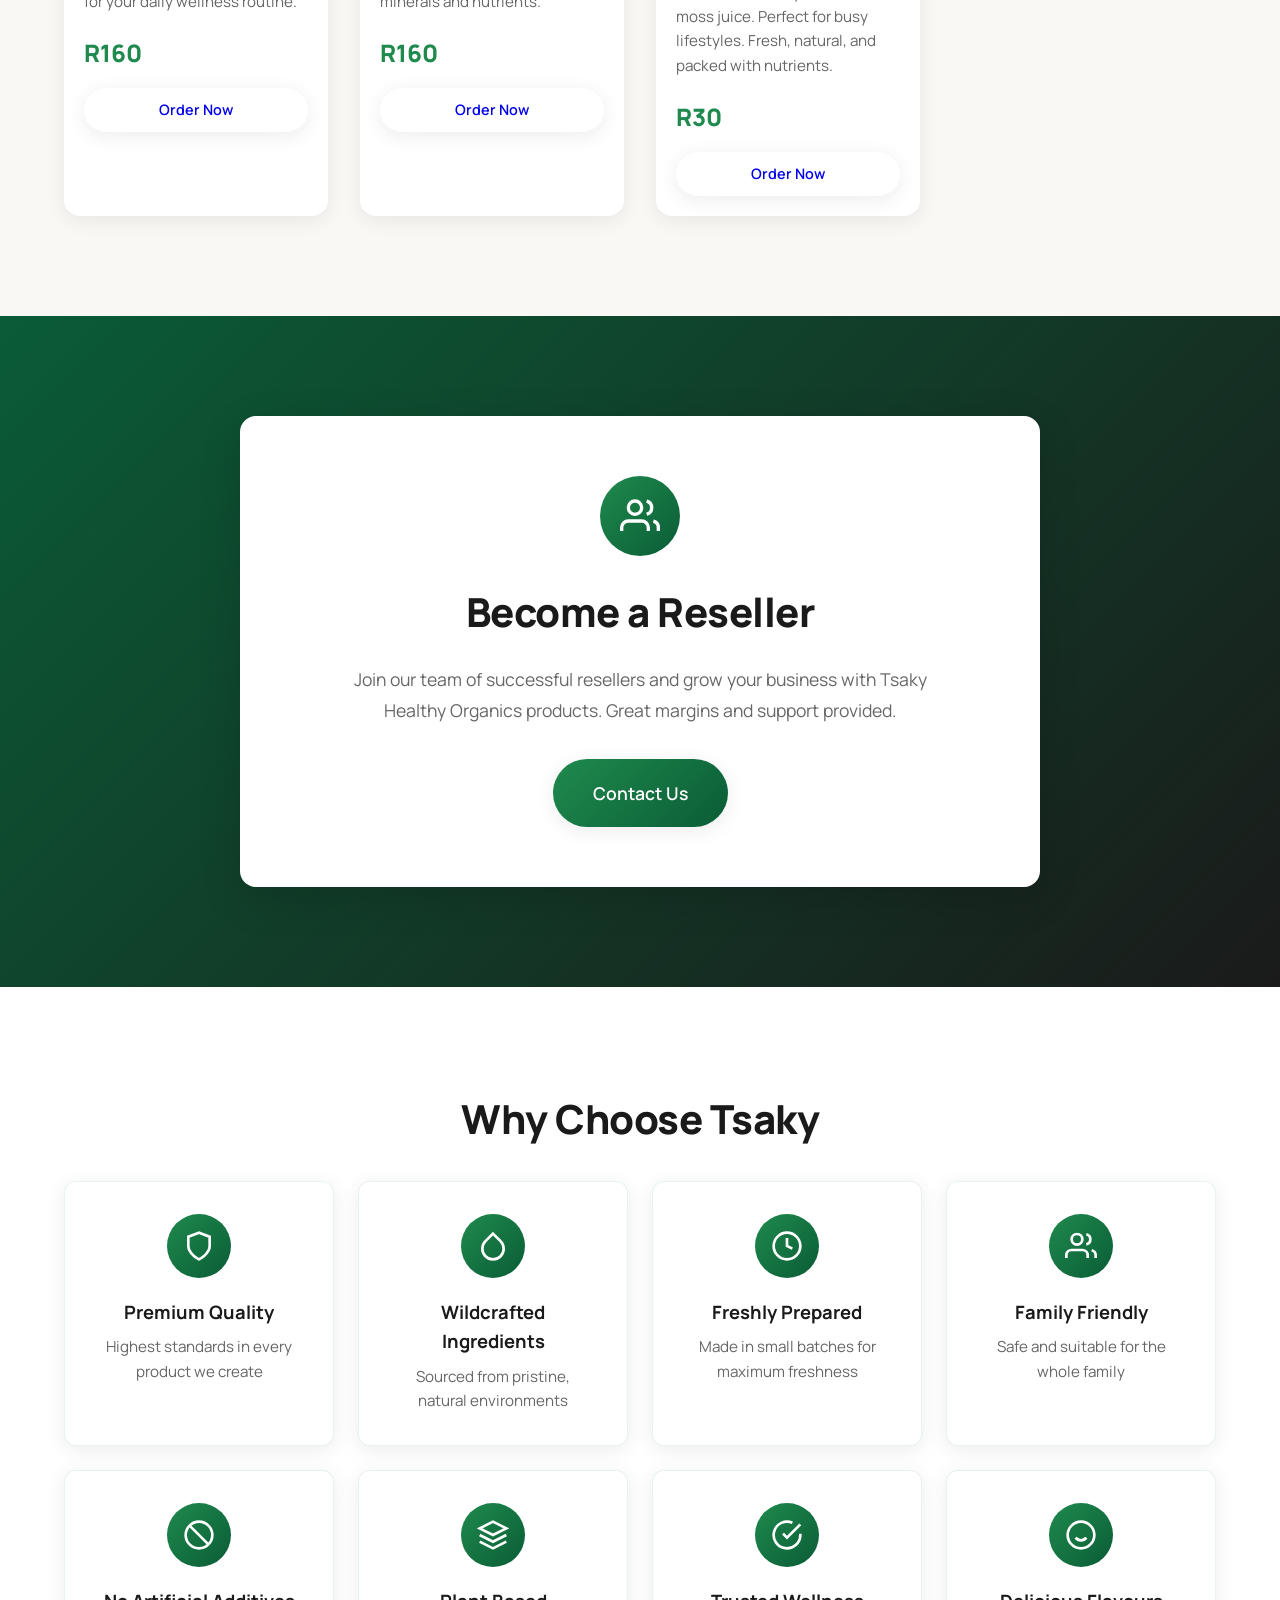
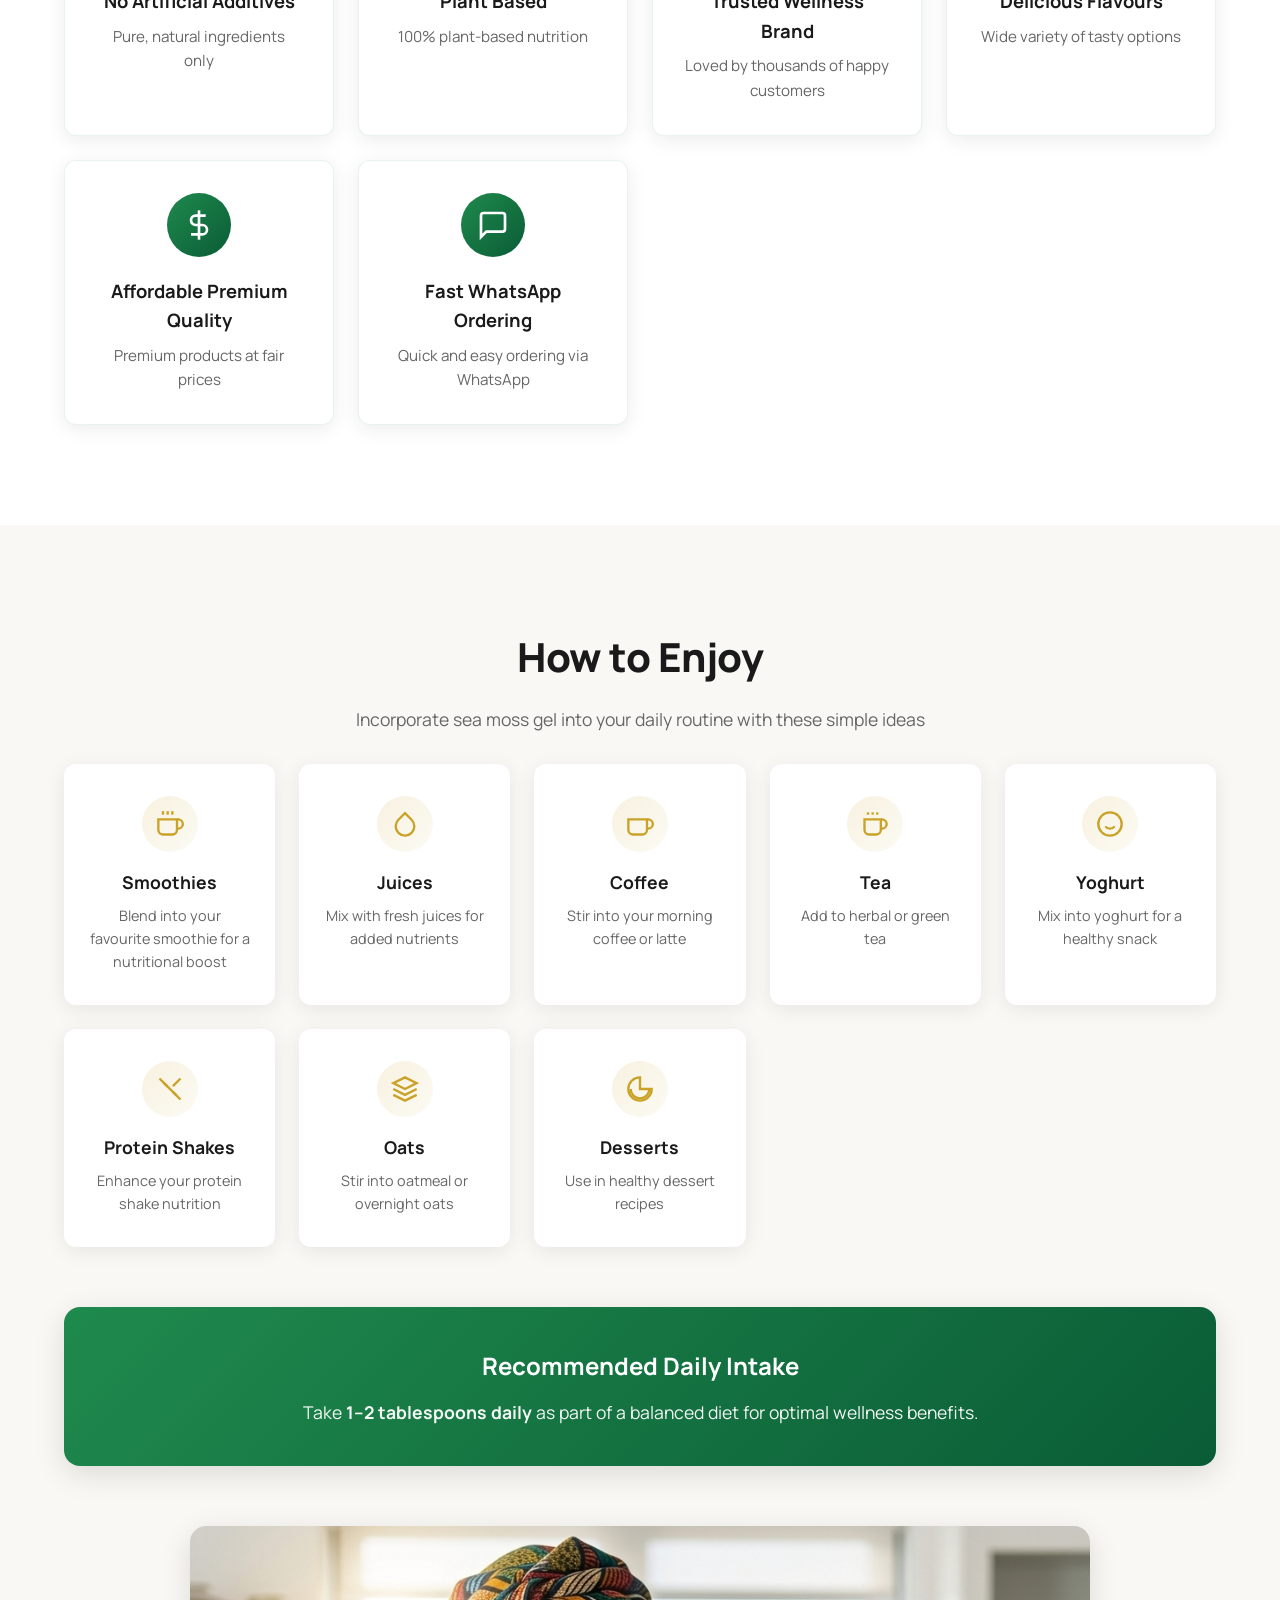
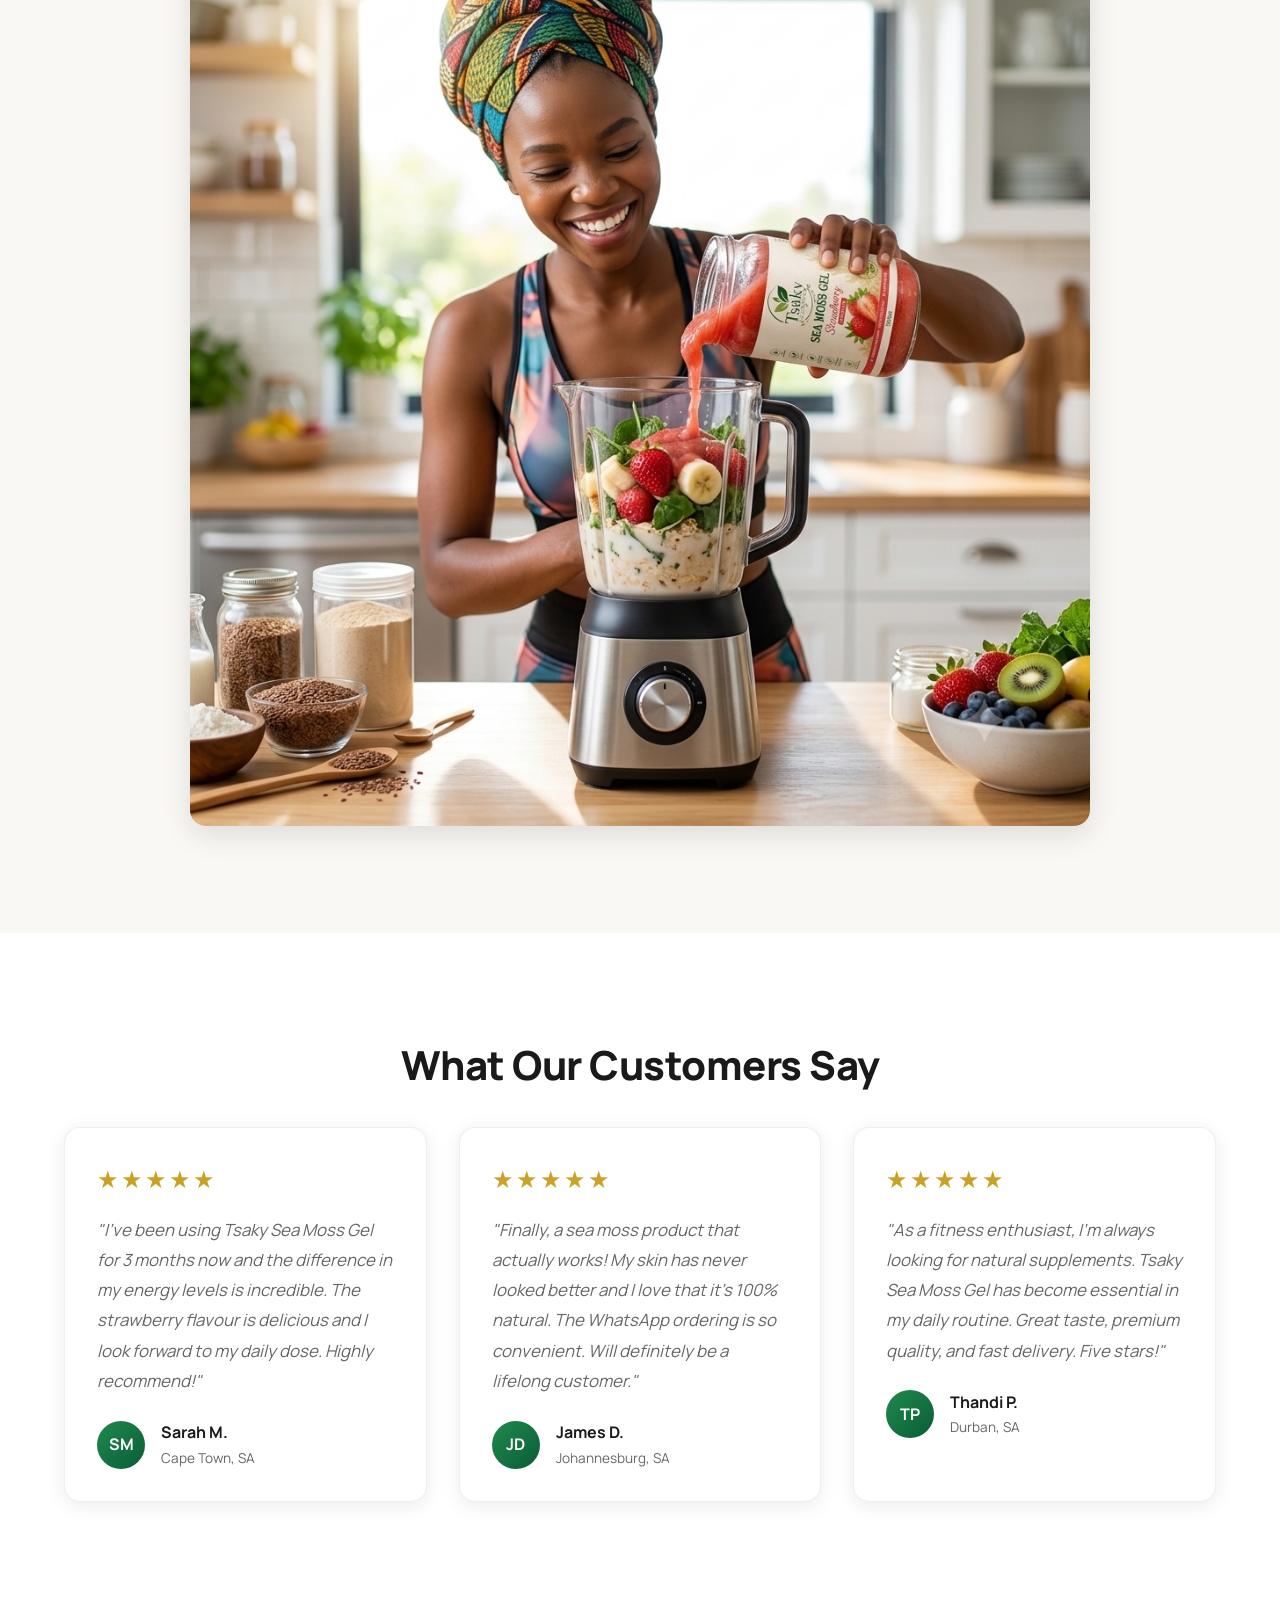
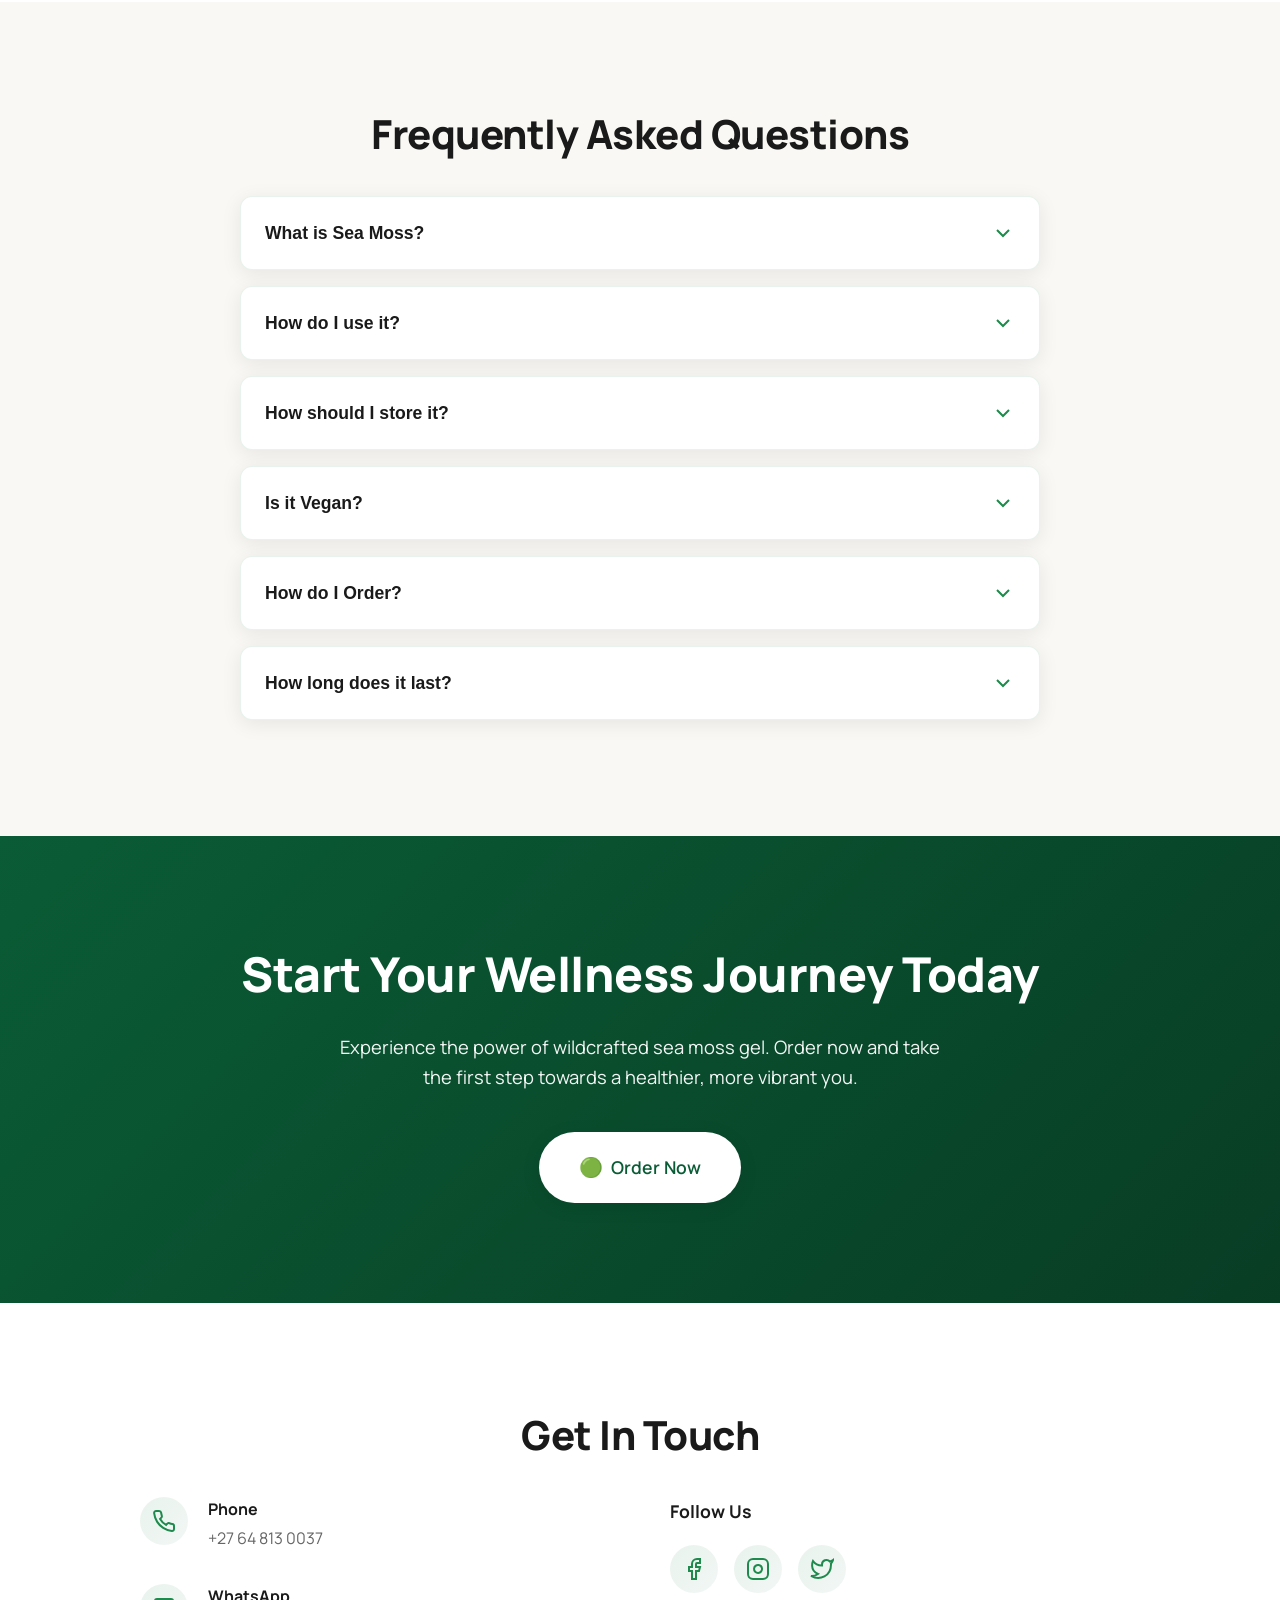
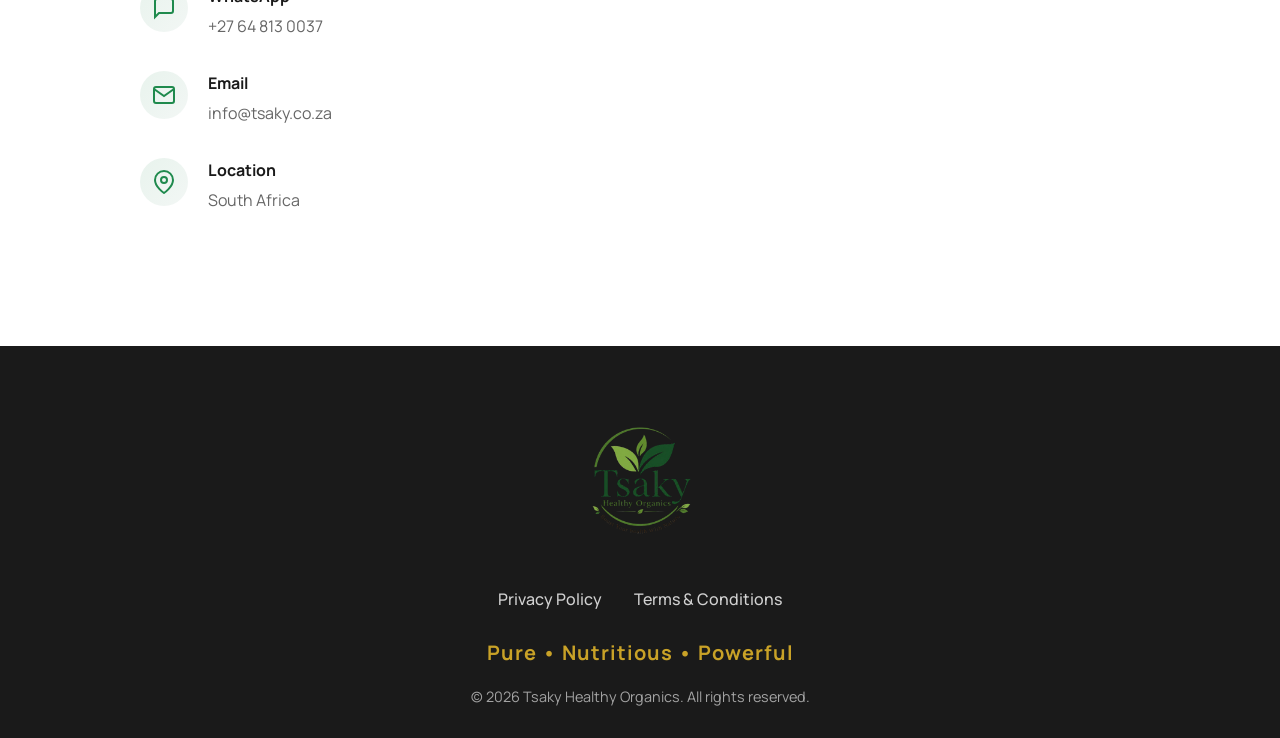
==== commit 65604624: "Update WhatsApp button with text label and emoji icon" ====
--- a/index.html
+++ b/index.html
@@ -901,10 +901,8 @@
 
     <!-- WhatsApp Floating Button -->
     <a href="https://wa.me/27648130037" target="_blank" rel="noopener noreferrer" class="whatsapp-float" aria-label="Chat on WhatsApp">
-        <svg viewBox="0 0 32 32" width="32" height="32">
-            <path fill="#25D366" d="M16 0C7.168 0 0 7.168 0 16c0 3.128.912 6.048 2.464 8.528L.08 31.232l6.976-2.304A15.92 15.92 0 0016 32c8.832 0 16-7.168 16-16S24.832 0 16 0zm0 29.92c-2.24 0-4.384-.576-6.272-1.6l-.448.096L5.44 27.84l1.12-4.256-.112-.448A13.92 13.92 0 0112.08 16c0-2.24.576-4.384 1.6-6.272.032-.064.096-.096.144-.128 2.048-1.792 4.832-2.88 7.808-2.88.128 0 .256 0 .384.032C20.384 5.792 22.56 6.72 24.32 8.032c.064.048.112.112.16.176 1.664 1.824 2.592 4.192 2.592 6.624 0 2.432-.928 4.8-2.592 6.624-.048.064-.096.128-.16.176-1.76 1.312-3.936 2.24-6.24 2.528-.128.032-.256.032-.384.032-2.976 0-5.76-1.088-7.808-2.88-.048-.032-.112-.064-.144-.128-1.024-1.888-1.6-4.032-1.6-6.272z"/>
-            <path fill="#FFF" d="M20.48 17.28c-.224-.112-1.312-.64-1.52-.736-.208-.096-.352-.16-.496.16-.144.32-.544.736-.672.896-.128.16-.256.176-.48.032-.224-.144-.928-.336-1.76-1.072-.656-.576-1.088-1.28-1.216-1.504-.128-.224-.016-.336.096-.448.096-.096.224-.256.336-.384.112-.128.144-.224.224-.368.08-.144.032-.272-.016-.384-.048-.112-.496-1.216-.68-1.664-.176-.432-.352-.368-.48-.376-.128-.008-.272-.008-.416-.008-.144 0-.384.048-.576.272-.192.224-.736.736-.736 1.792 0 1.056.752 2.08.848 2.224.096.144 1.472 2.272 3.568 3.168.496.192.832.304 1.12.4.56.176 1.064.16 1.464.096.448-.064 1.312-.528 1.488-1.04.176-.512.176-.944.128-1.04-.048-.096-.176-.16-.368-.272z"/>
-        </svg>
+        <span class="whatsapp-float__icon">🟢</span>
+        <span class="whatsapp-float__text">Order on WhatsApp</span>
     </a>
 
     <!-- Scripts -->
--- a/styles.css
+++ b/styles.css
@@ -1418,13 +1418,12 @@
     position: fixed;
     bottom: 30px;
     right: 30px;
-    width: 60px;
-    height: 60px;
     background: #25D366;
-    border-radius: 50%;
-    display: flex;
-    align-items: center;
-    justify-content: center;
+    border-radius: 50px;
+    padding: 12px 20px;
+    display: flex;
+    align-items: center;
+    gap: 8px;
     box-shadow: 0 4px 20px rgba(37, 211, 102, 0.4);
     transition: var(--transition-smooth);
     z-index: 9999;
@@ -1432,42 +1431,55 @@
 }
 
 .whatsapp-float:hover {
-    transform: translateY(-4px) scale(1.1);
+    transform: translateY(-4px) scale(1.05);
     box-shadow: 0 8px 30px rgba(37, 211, 102, 0.6);
     background: #20bd5a;
 }
 
-.whatsapp-float svg {
-    width: 32px;
-    height: 32px;
-    display: block;
+.whatsapp-float__icon {
+    font-size: 1.5rem;
+    line-height: 1;
+}
+
+.whatsapp-float__text {
+    color: var(--white);
+    font-weight: 700;
+    font-size: 0.95rem;
+    white-space: nowrap;
+    font-family: 'Manrope', sans-serif;
 }
 
 @media (max-width: 768px) {
     .whatsapp-float {
-        width: 50px;
-        height: 50px;
+        padding: 10px 16px;
+        gap: 6px;
         bottom: 20px;
         right: 20px;
     }
 
-    .whatsapp-float svg {
-        width: 28px;
-        height: 28px;
+    .whatsapp-float__icon {
+        font-size: 1.3rem;
+    }
+
+    .whatsapp-float__text {
+        font-size: 0.85rem;
     }
 }
 
 @media (max-width: 480px) {
     .whatsapp-float {
-        width: 45px;
-        height: 45px;
+        padding: 8px 14px;
+        gap: 6px;
         bottom: 15px;
         right: 15px;
     }
 
-    .whatsapp-float svg {
-        width: 24px;
-        height: 24px;
+    .whatsapp-float__icon {
+        font-size: 1.1rem;
+    }
+
+    .whatsapp-float__text {
+        font-size: 0.8rem;
     }
 }
 
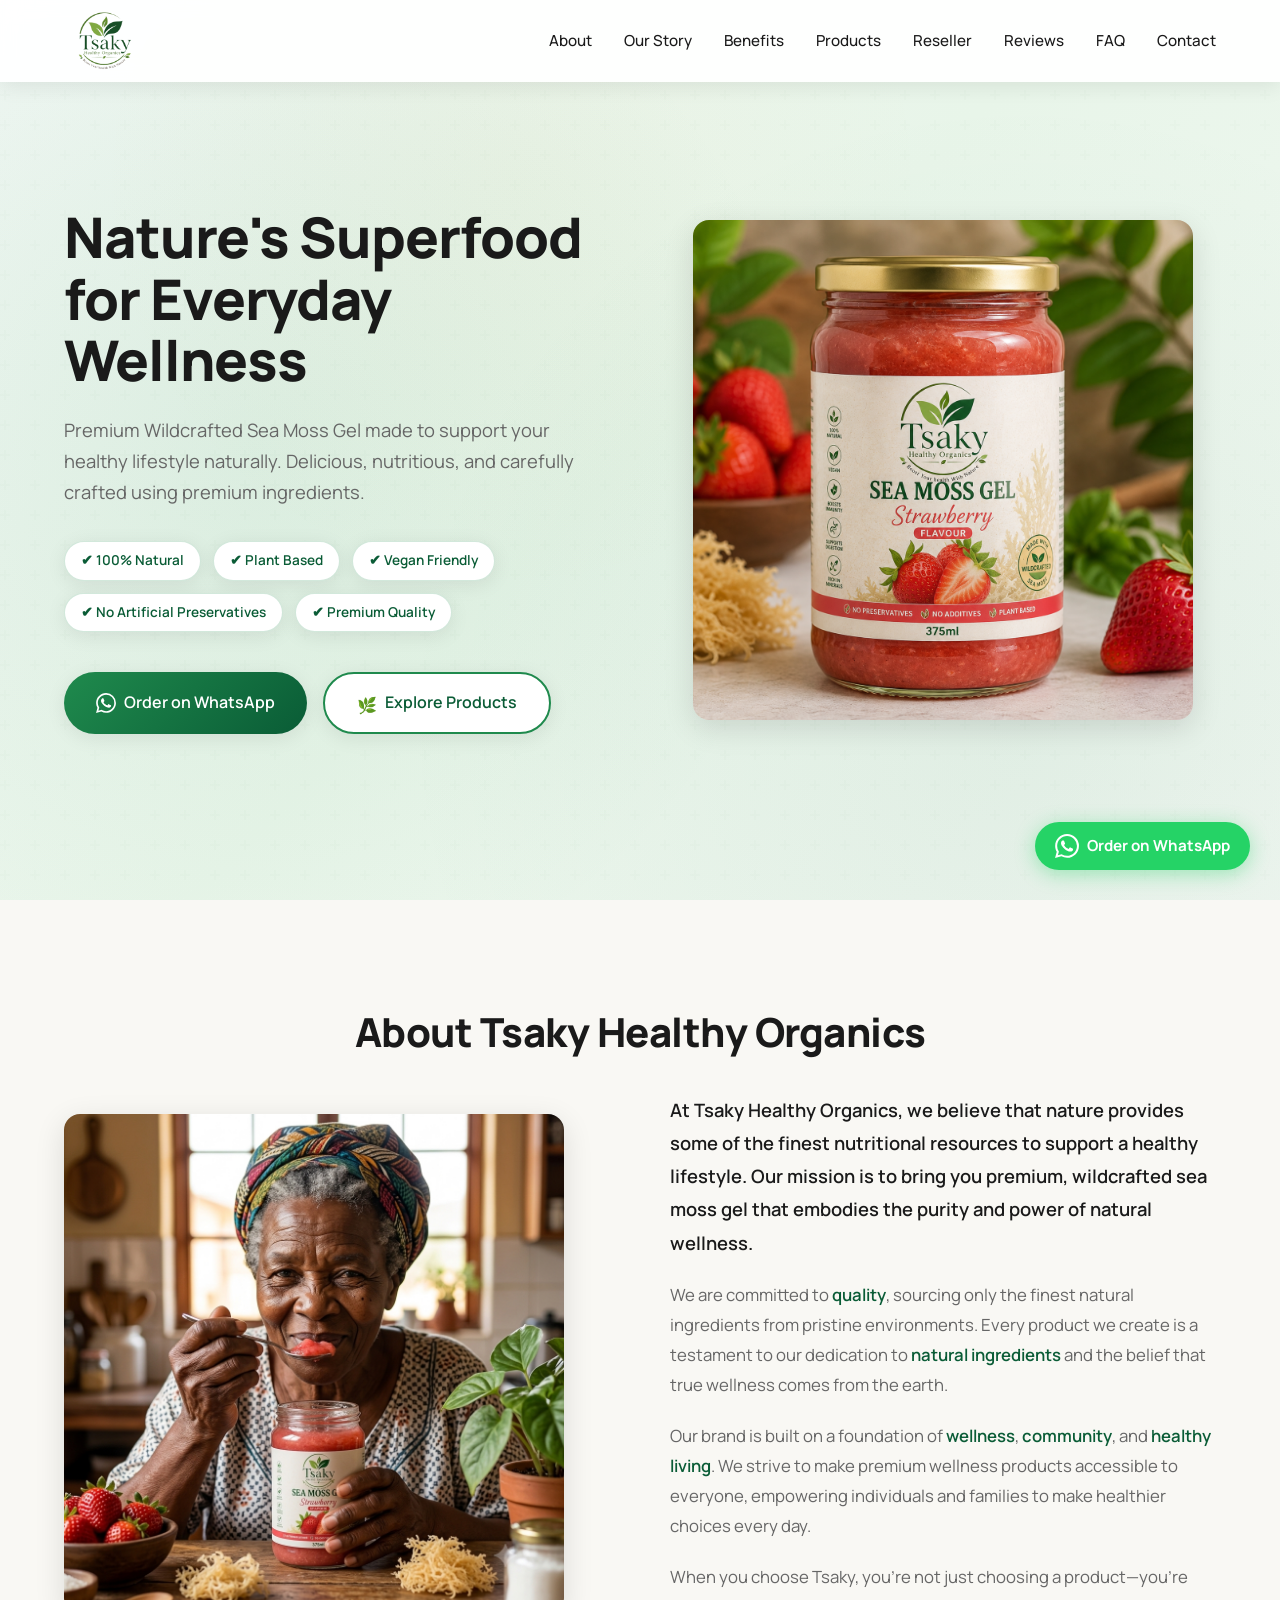
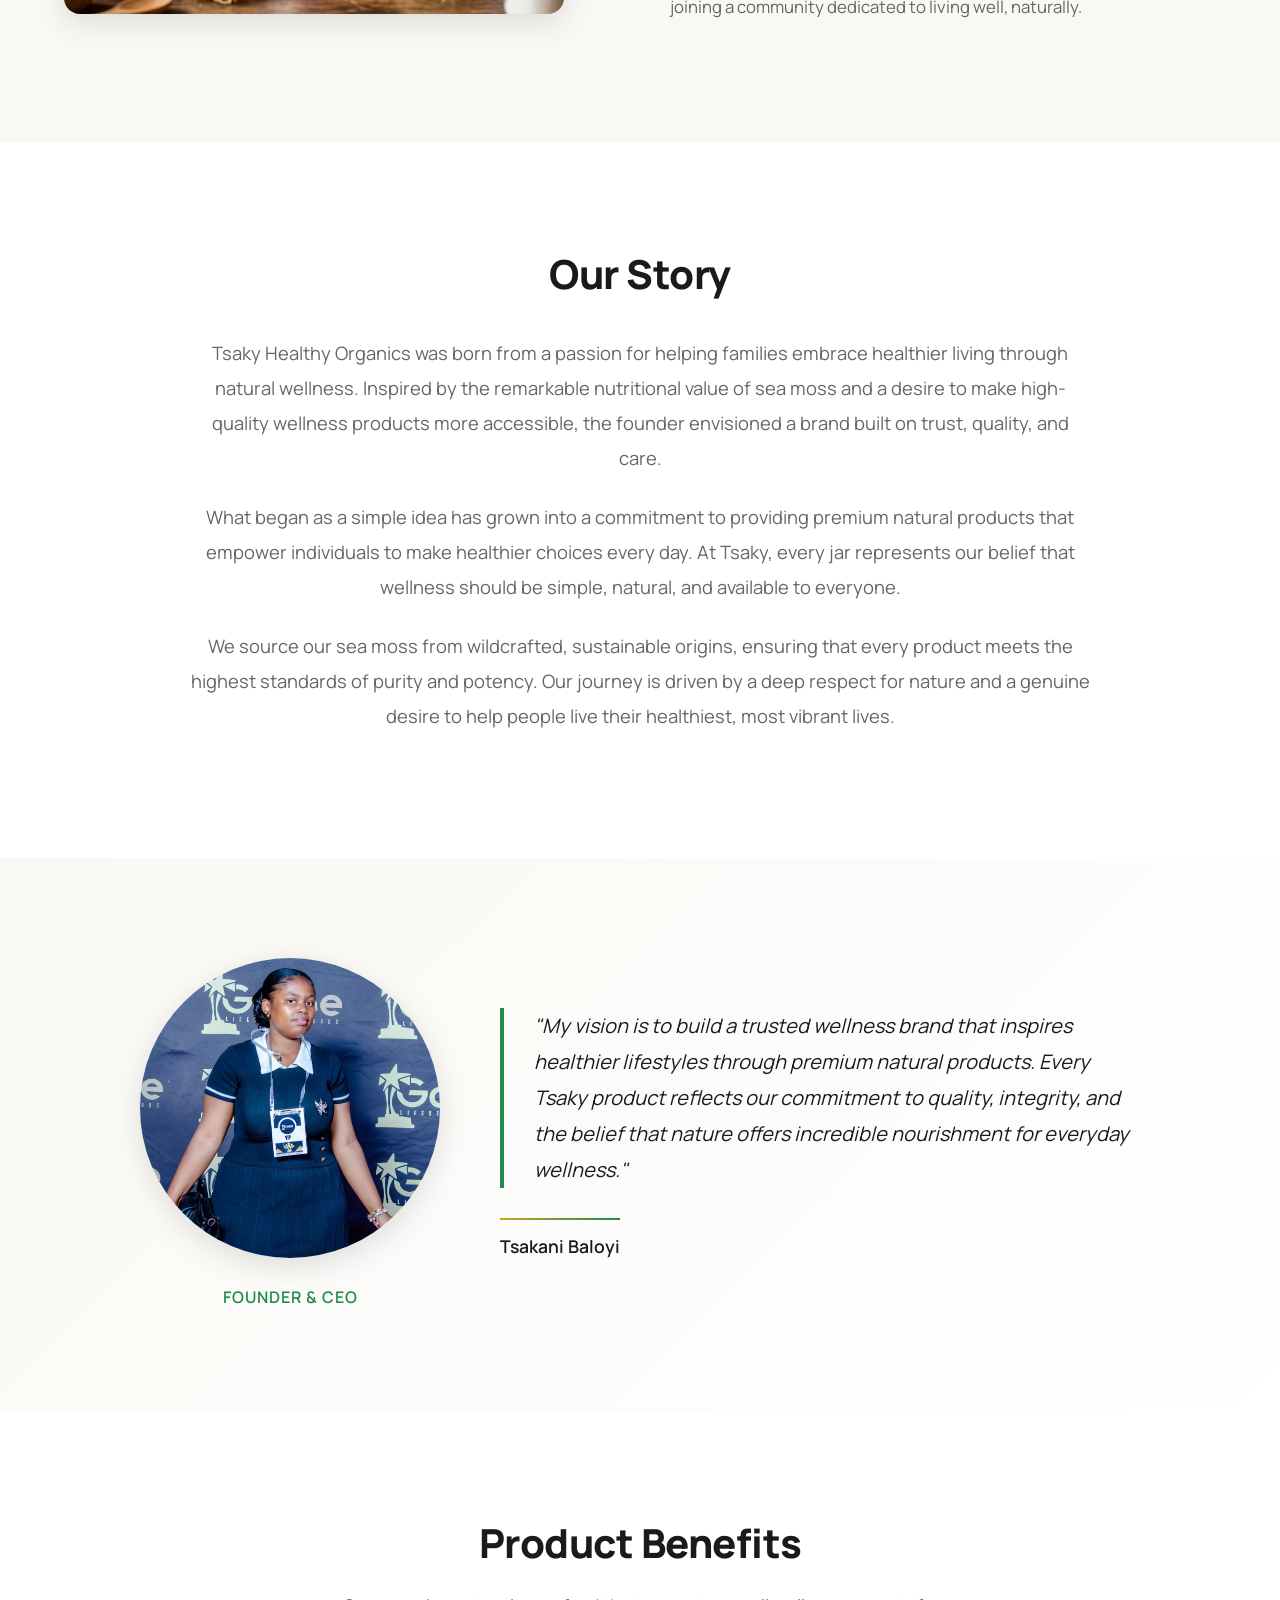
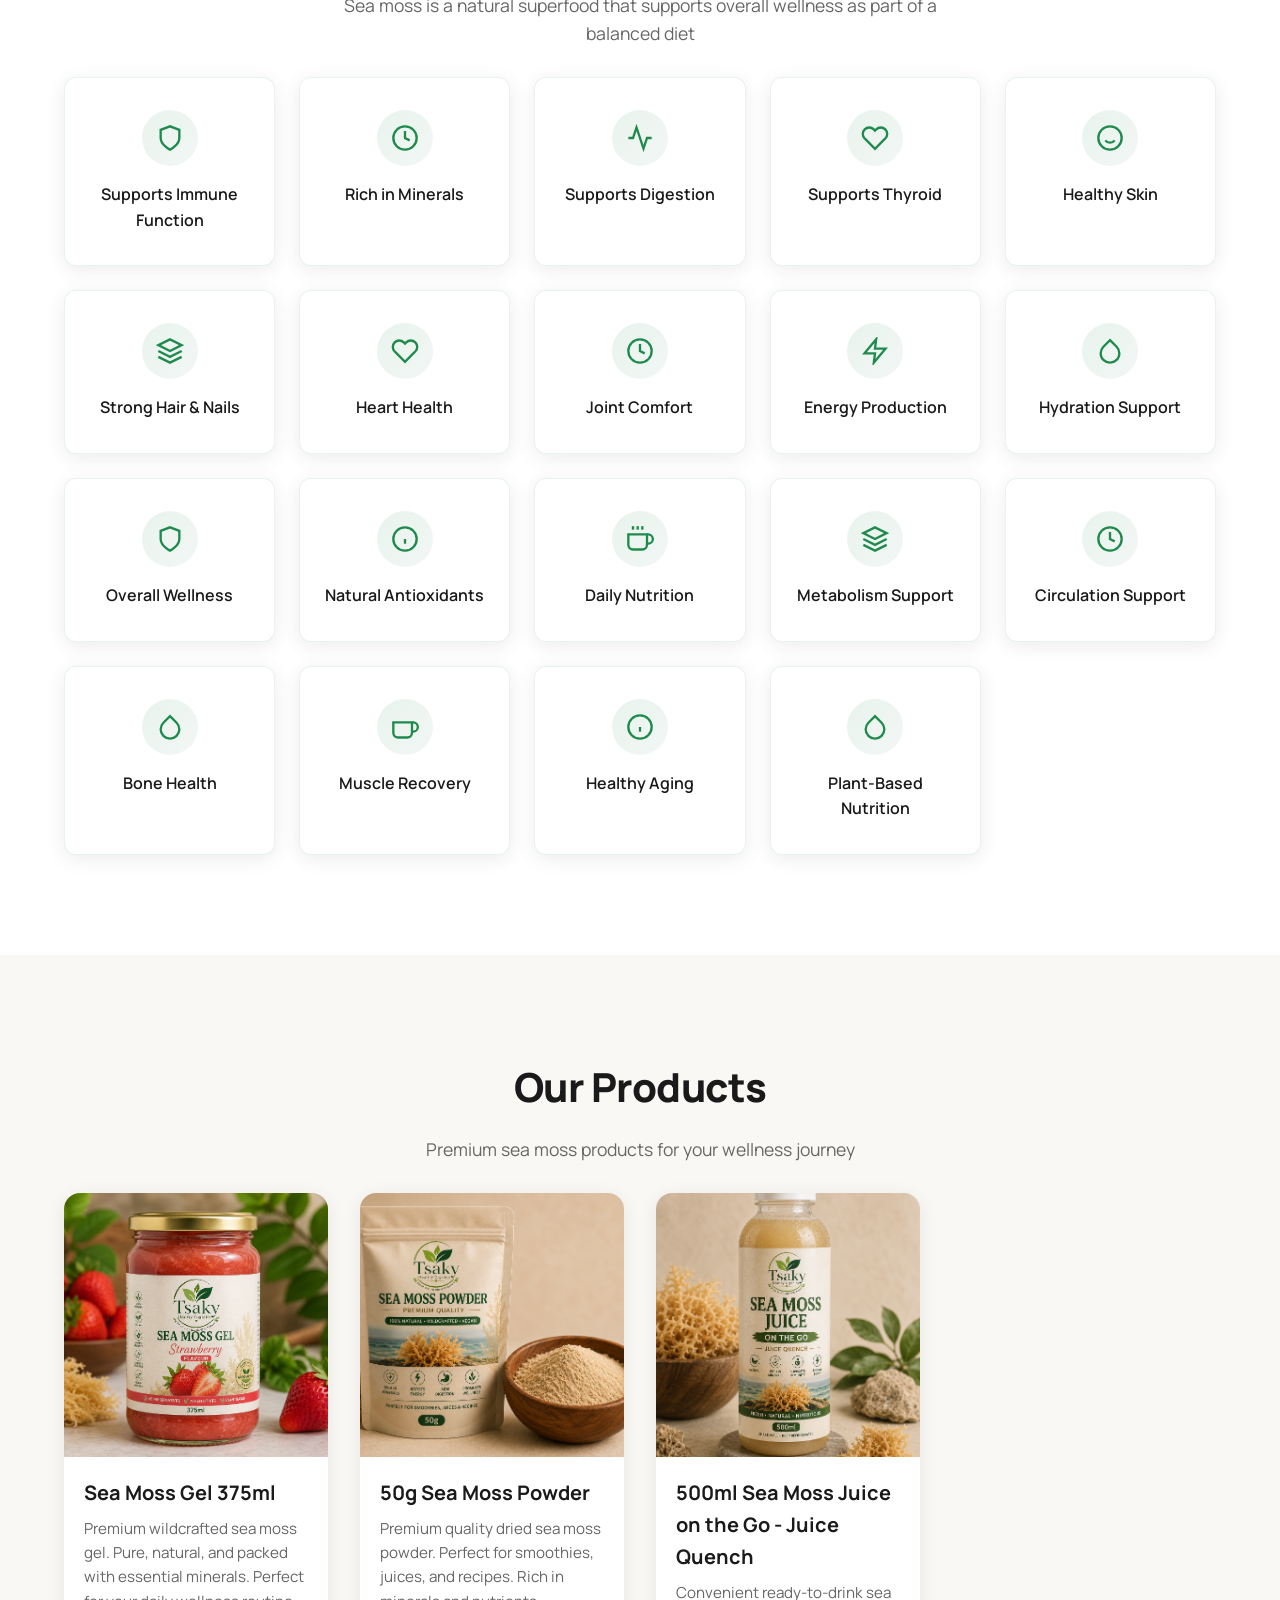
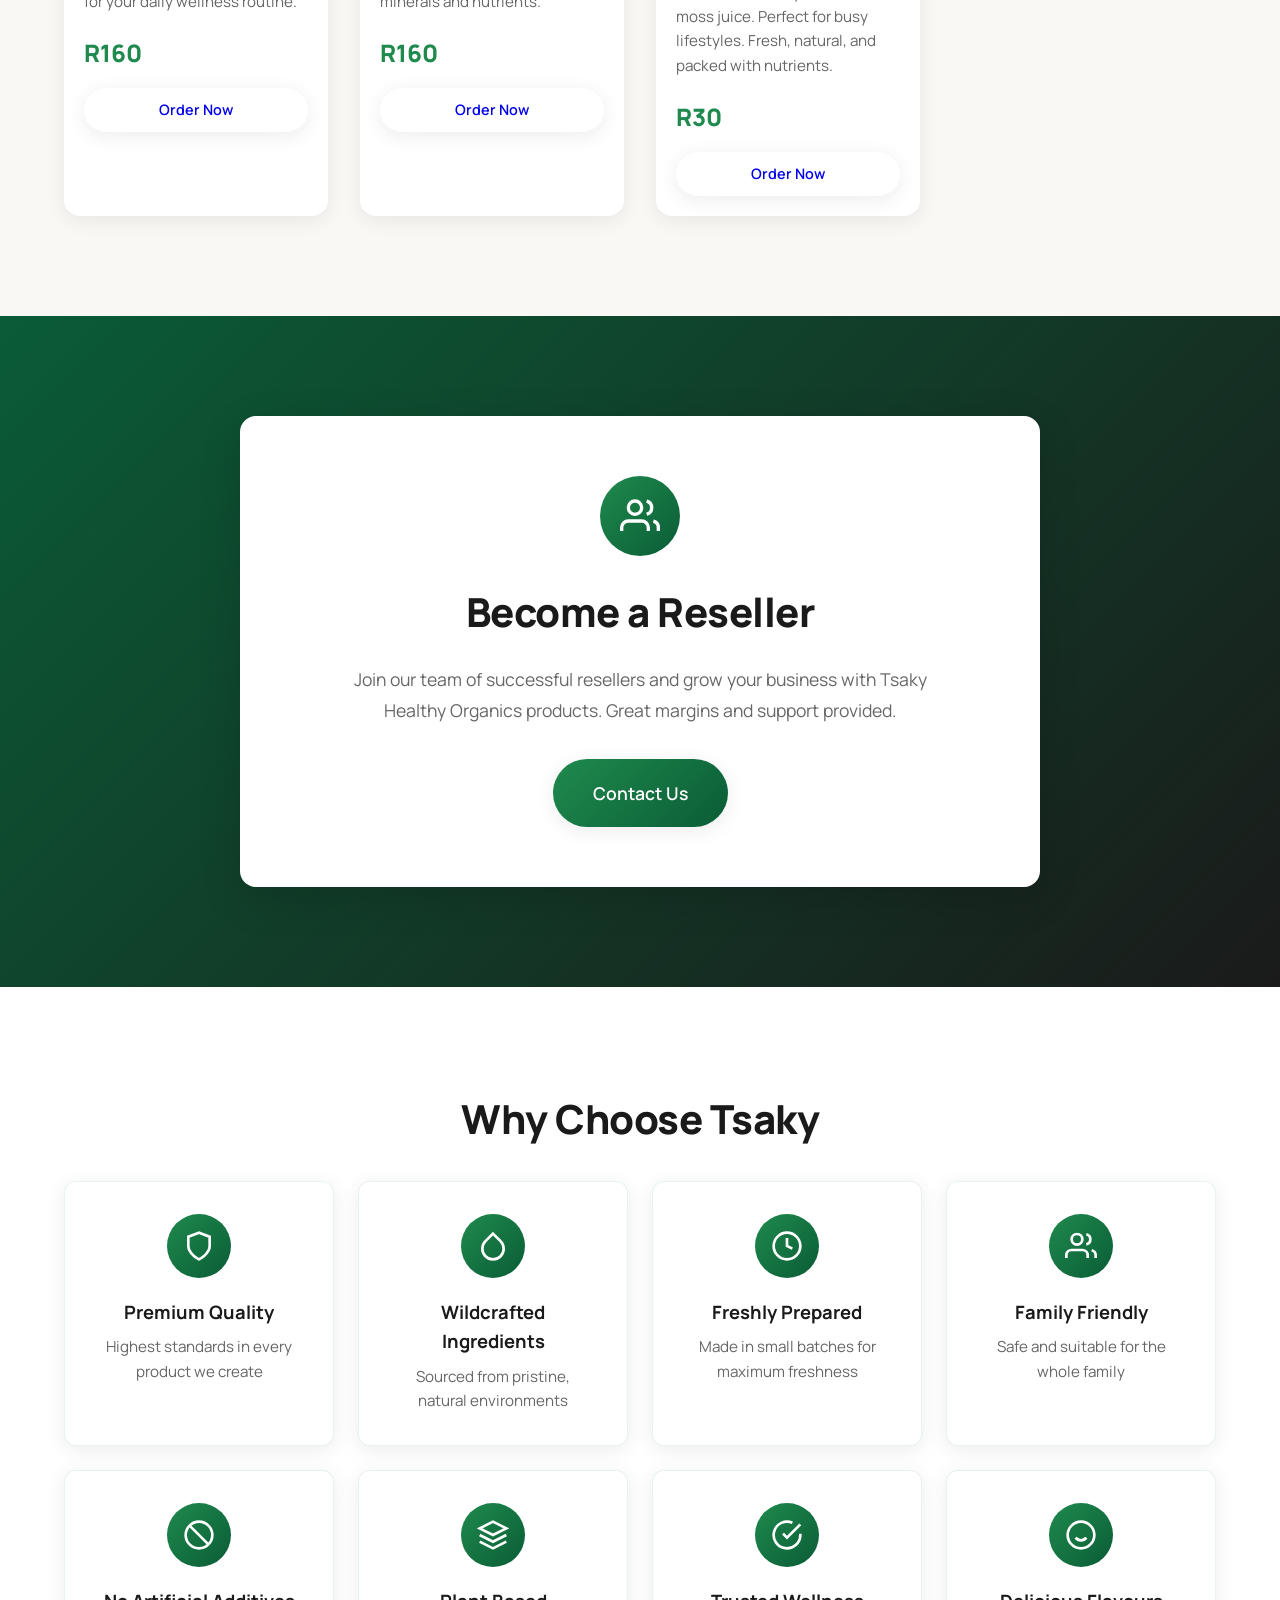
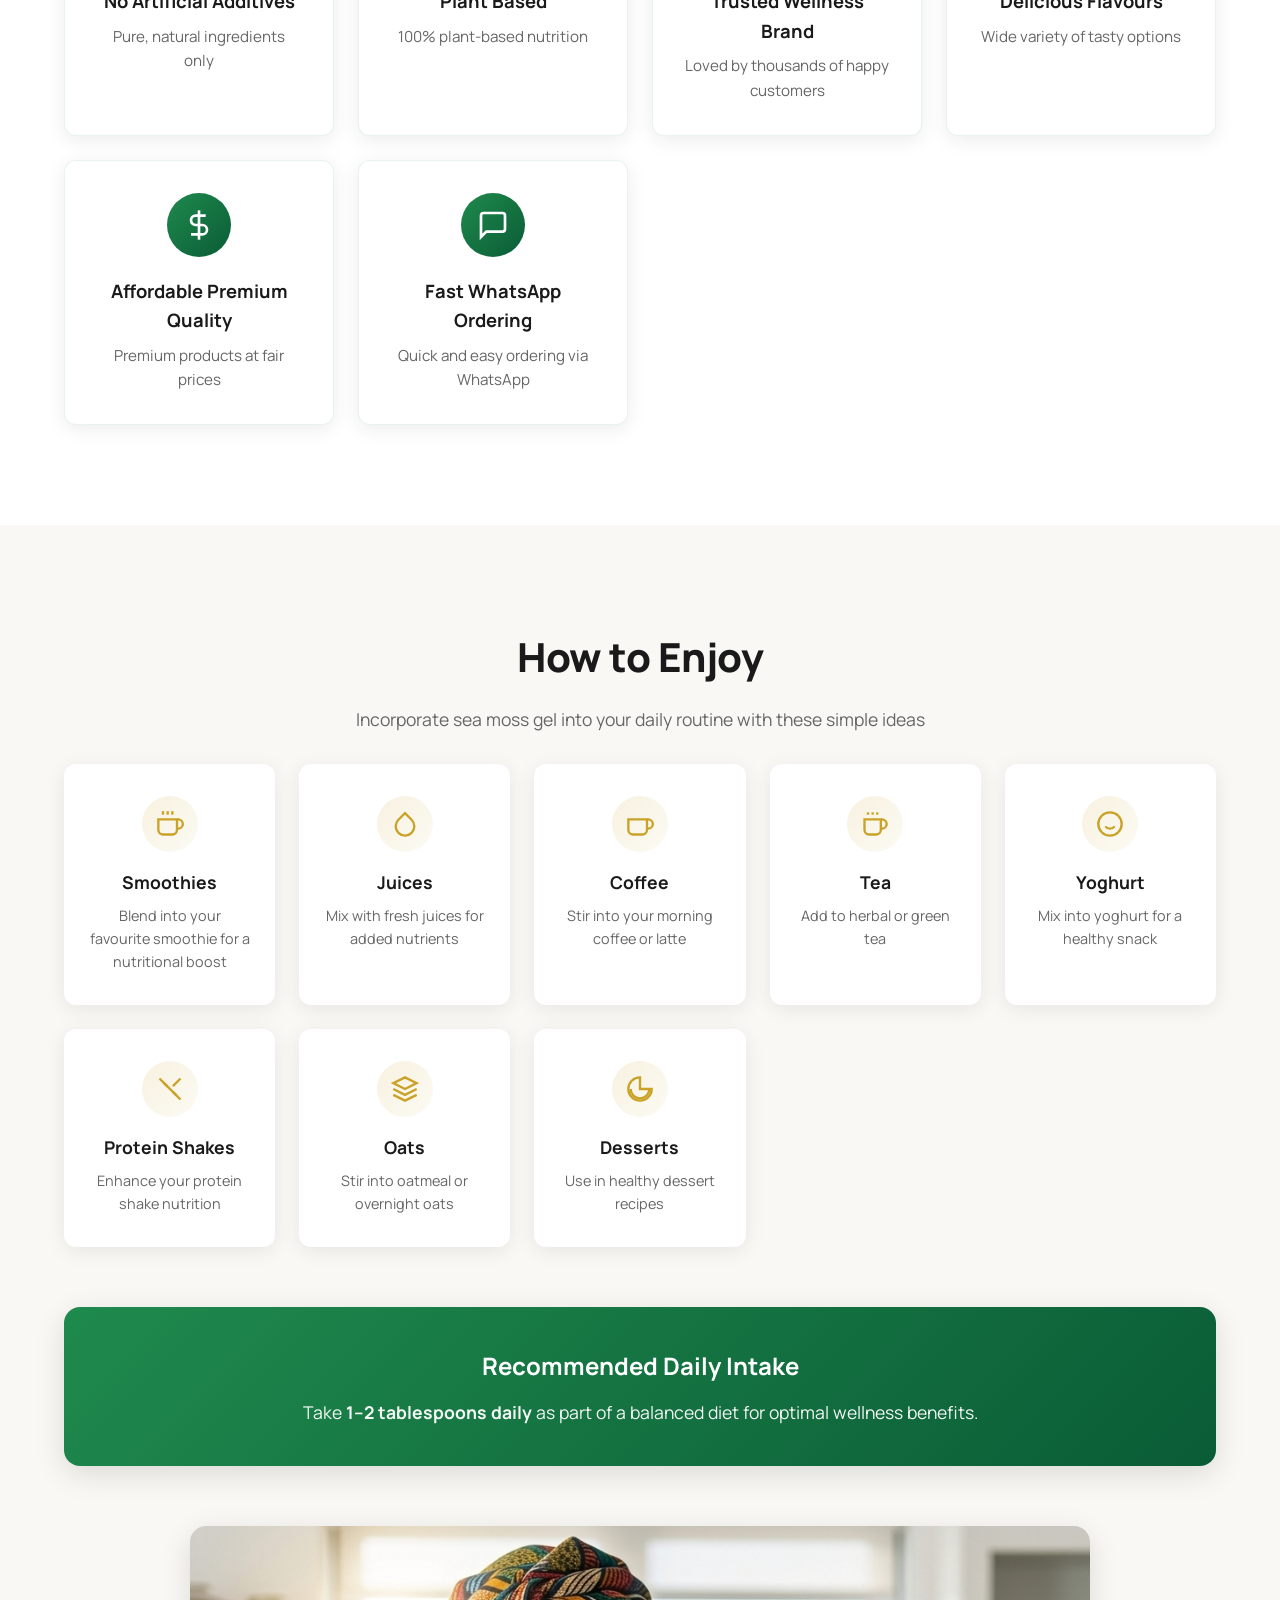
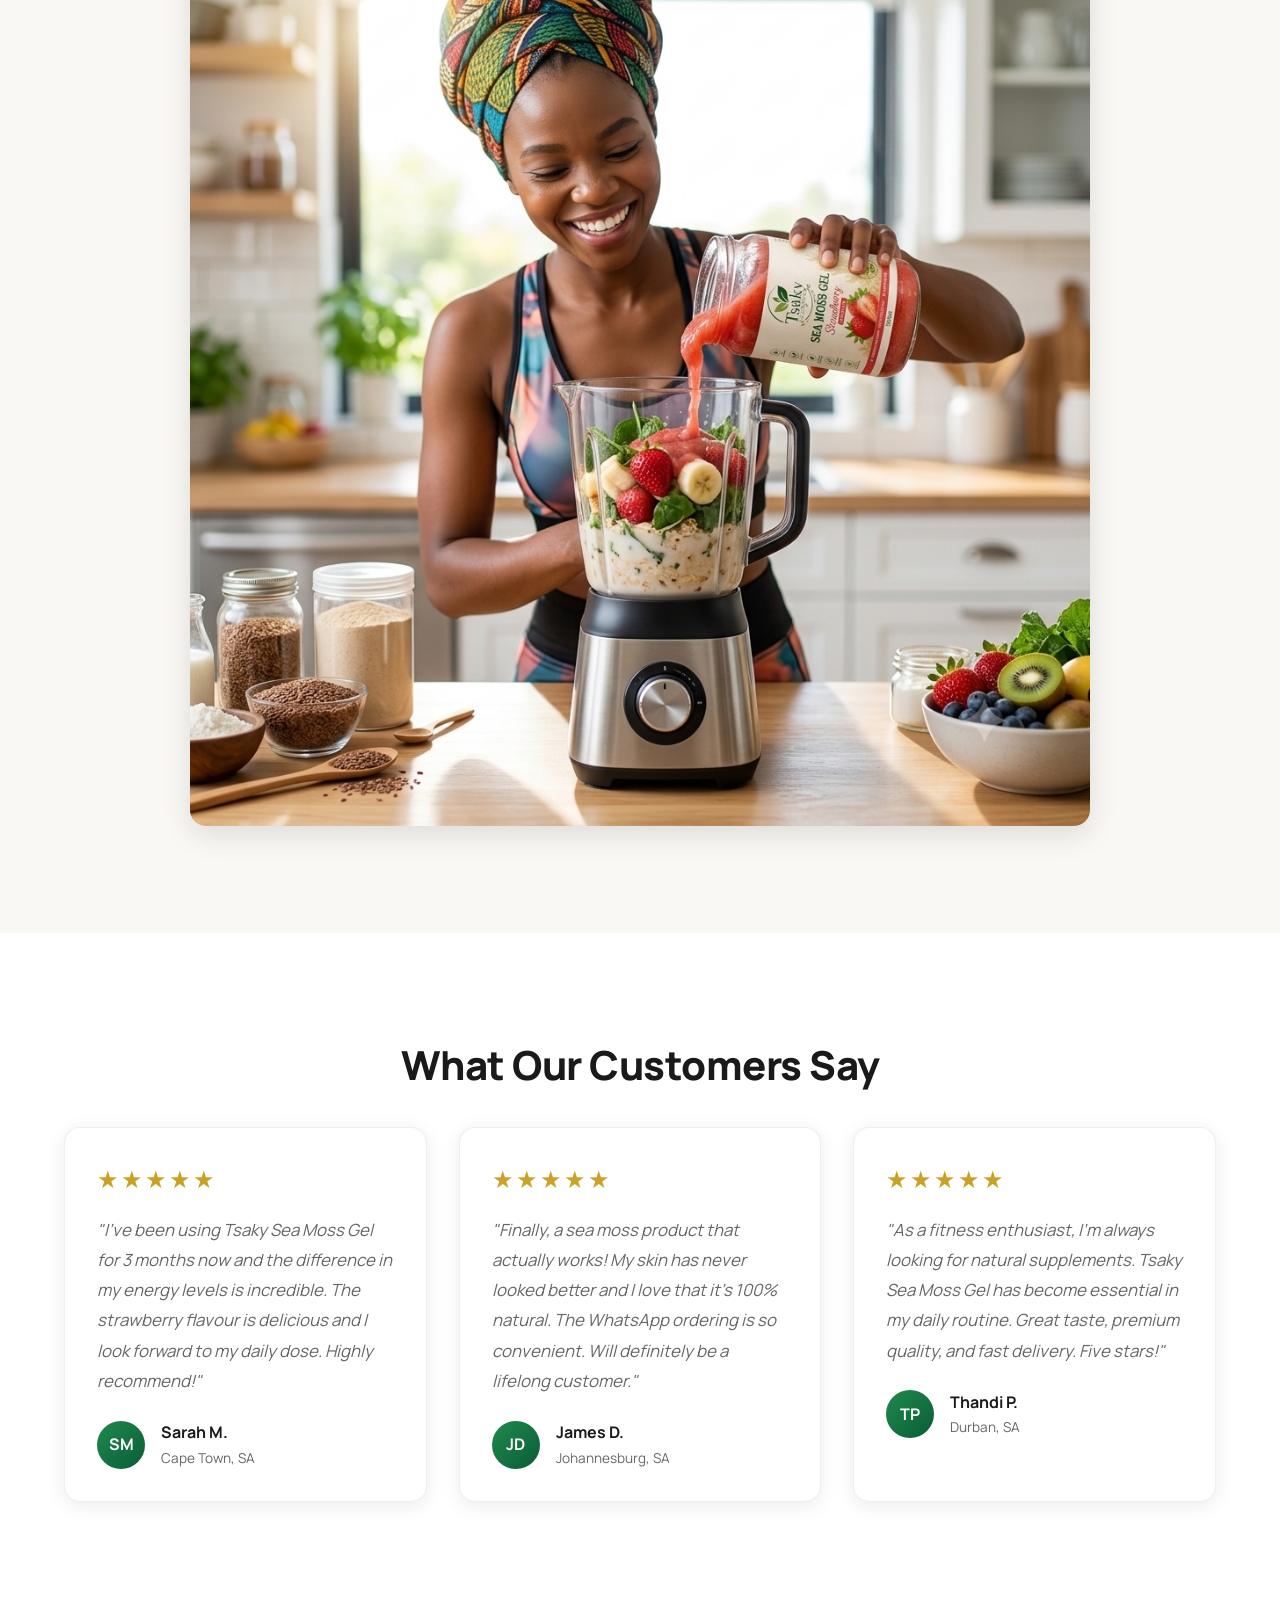
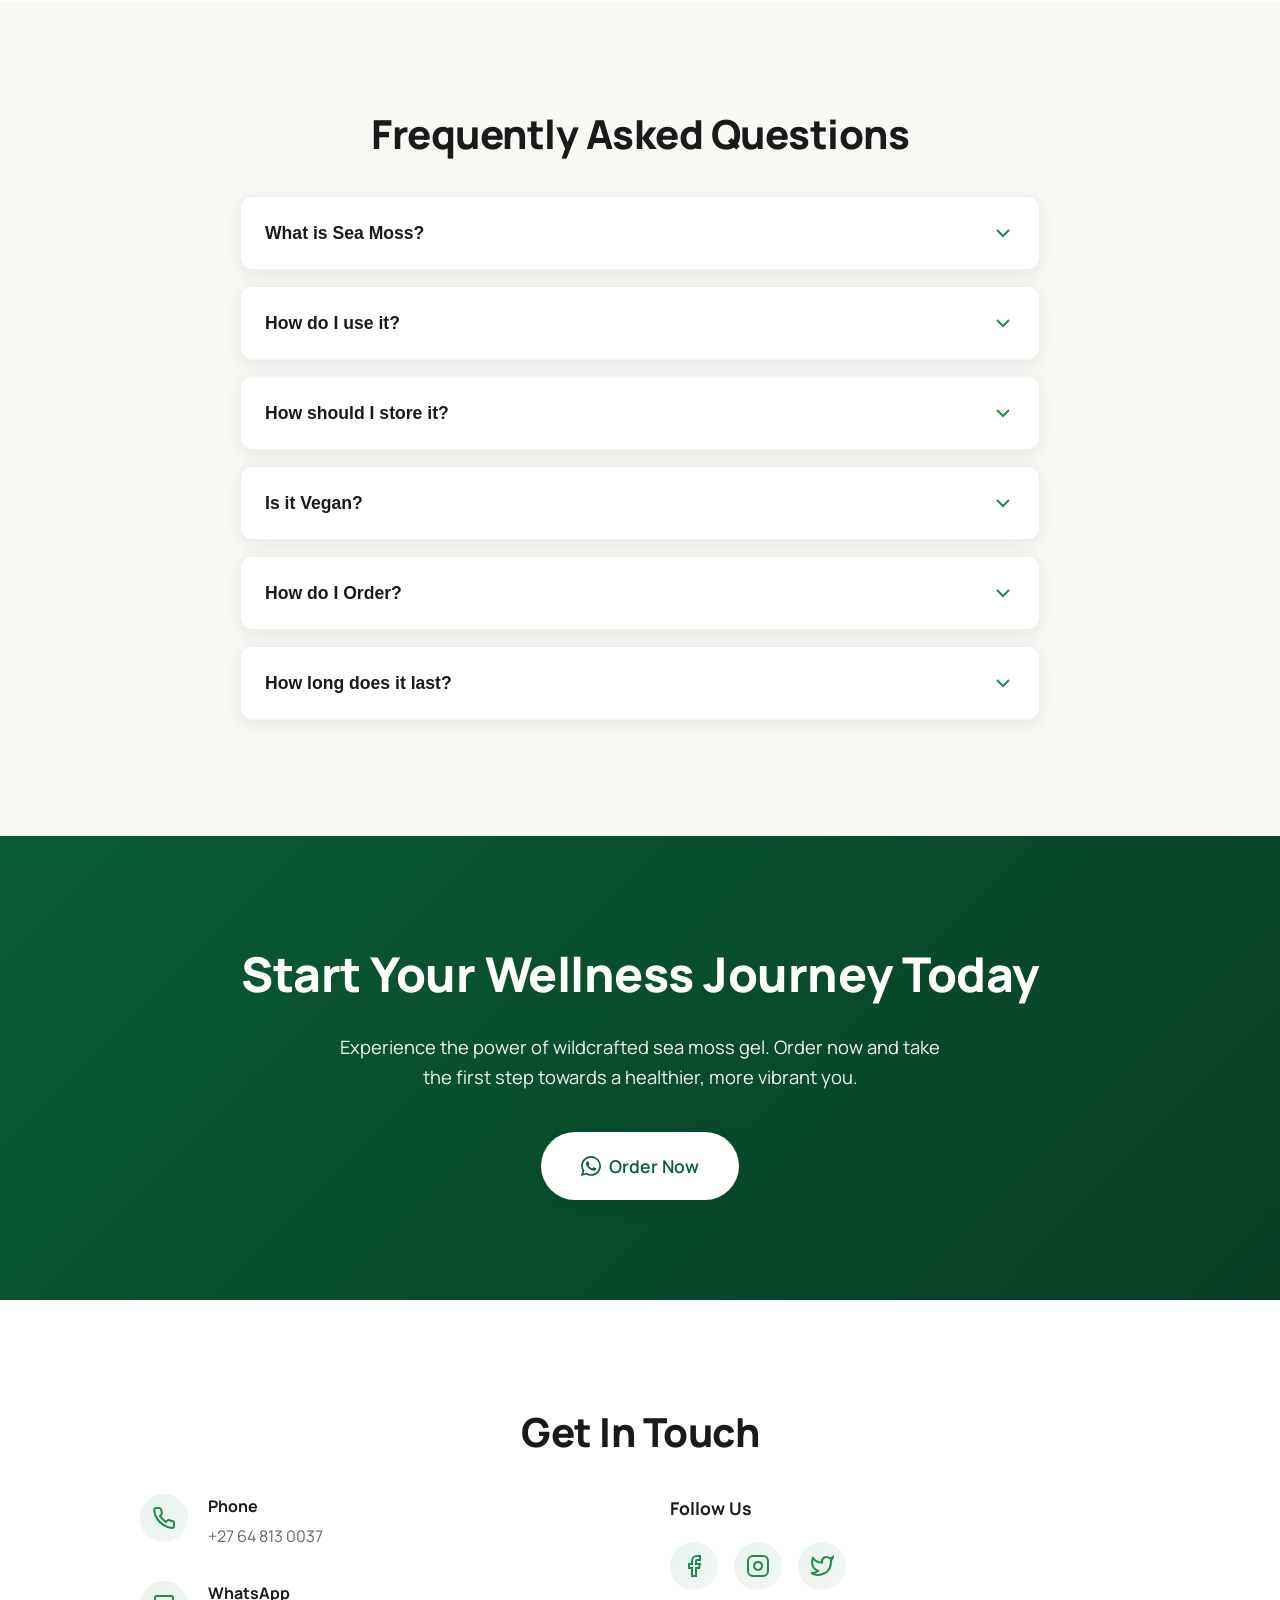
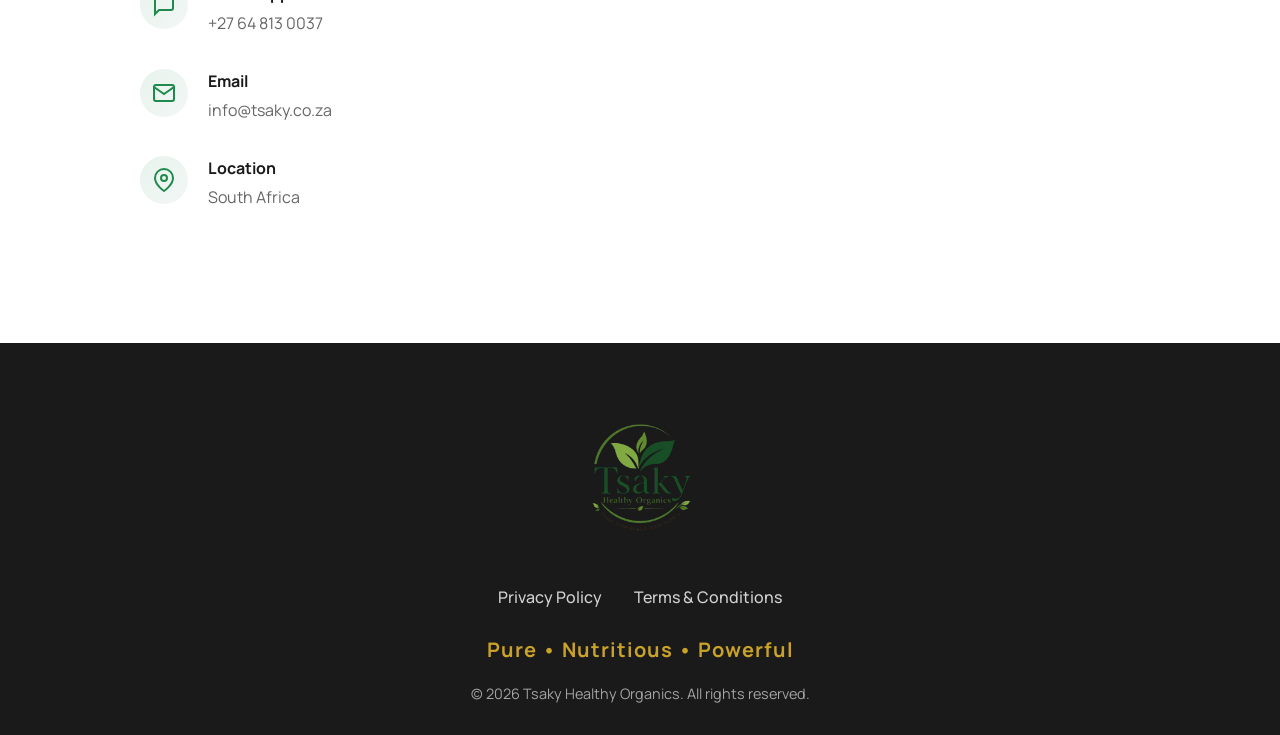
==== commit 249d9101: "Replace emoji with official WhatsApp SVG icon in all buttons" ====
--- a/index.html
+++ b/index.html
@@ -61,7 +61,9 @@
                     
                     <div class="hero-buttons fade-in">
                         <a href="https://wa.me/27648130037?text=Hello%20Tsaky%20Healthy%20Organics.%20I%20would%20like%20to%20order%20Sea%20Moss%20Gel." class="btn btn-primary" target="_blank" rel="noopener">
-                            <span class="btn-icon">🟢</span>
+                            <svg class="btn-icon" viewBox="0 0 24 24" width="20" height="20">
+                                <path fill="currentColor" d="M17.472 14.382c-.297-.149-1.758-.867-2.03-.967-.273-.099-.471-.148-.67.15-.197.297-.767.966-.94 1.164-.173.199-.347.223-.644.075-.297-.15-1.255-.463-2.39-1.475-.883-.788-1.48-1.761-1.653-2.059-.173-.297-.018-.458.13-.606.134-.133.298-.347.446-.52.149-.174.198-.298.298-.497.099-.198.05-.371-.025-.52-.075-.149-.669-1.612-.916-2.207-.242-.579-.487-.5-.669-.51-.173-.008-.371-.01-.57-.01-.198 0-.52.074-.792.372-.272.297-1.04 1.016-1.04 2.479 0 1.462 1.065 2.875 1.213 3.074.149.198 2.096 3.2 5.077 4.487.709.306 1.262.489 1.694.625.712.227 1.36.195 1.871.118.571-.085 1.758-.719 2.006-1.413.248-.694.248-1.289.173-1.413-.074-.124-.272-.198-.57-.347m-5.421 7.403h-.004a9.87 9.87 0 01-5.031-1.378l-.361-.214-3.741.982.998-3.648-.235-.374a9.86 9.86 0 01-1.51-5.26c.001-5.45 4.436-9.884 9.888-9.884 2.64 0 5.122 1.03 6.988 2.898a9.825 9.825 0 012.893 6.994c-.003 5.45-4.437 9.884-9.885 9.884m8.413-18.297A11.815 11.815 0 0012.05 0C5.495 0 .16 5.335.157 11.892c0 2.096.547 4.142 1.588 5.945L.057 24l6.305-1.654a11.882 11.882 0 005.683 1.448h.005c6.554 0 11.89-5.335 11.893-11.893a11.821 11.821 0 00-3.48-8.413z"/>
+                            </svg>
                             Order on WhatsApp
                         </a>
                         <a href="#products" class="btn btn-secondary">
@@ -786,7 +788,9 @@
                 <h2 class="cta-title">Start Your Wellness Journey Today</h2>
                 <p class="cta-text">Experience the power of wildcrafted sea moss gel. Order now and take the first step towards a healthier, more vibrant you.</p>
                 <a href="https://wa.me/27648130037?text=Hello%20Tsaky%20Healthy%20Organics.%20I%20would%20like%20to%20order%20Sea%20Moss%20Gel." class="btn btn-primary btn-large" target="_blank" rel="noopener">
-                    <span class="btn-icon">🟢</span>
+                    <svg class="btn-icon" viewBox="0 0 24 24" width="20" height="20">
+                        <path fill="currentColor" d="M17.472 14.382c-.297-.149-1.758-.867-2.03-.967-.273-.099-.471-.148-.67.15-.197.297-.767.966-.94 1.164-.173.199-.347.223-.644.075-.297-.15-1.255-.463-2.39-1.475-.883-.788-1.48-1.761-1.653-2.059-.173-.297-.018-.458.13-.606.134-.133.298-.347.446-.52.149-.174.198-.298.298-.497.099-.198.05-.371-.025-.52-.075-.149-.669-1.612-.916-2.207-.242-.579-.487-.5-.669-.51-.173-.008-.371-.01-.57-.01-.198 0-.52.074-.792.372-.272.297-1.04 1.016-1.04 2.479 0 1.462 1.065 2.875 1.213 3.074.149.198 2.096 3.2 5.077 4.487.709.306 1.262.489 1.694.625.712.227 1.36.195 1.871.118.571-.085 1.758-.719 2.006-1.413.248-.694.248-1.289.173-1.413-.074-.124-.272-.198-.57-.347m-5.421 7.403h-.004a9.87 9.87 0 01-5.031-1.378l-.361-.214-3.741.982.998-3.648-.235-.374a9.86 9.86 0 01-1.51-5.26c.001-5.45 4.436-9.884 9.888-9.884 2.64 0 5.122 1.03 6.988 2.898a9.825 9.825 0 012.893 6.994c-.003 5.45-4.437 9.884-9.885 9.884m8.413-18.297A11.815 11.815 0 0012.05 0C5.495 0 .16 5.335.157 11.892c0 2.096.547 4.142 1.588 5.945L.057 24l6.305-1.654a11.882 11.882 0 005.683 1.448h.005c6.554 0 11.89-5.335 11.893-11.893a11.821 11.821 0 00-3.48-8.413z"/>
+                    </svg>
                     Order Now
                 </a>
             </div>
@@ -901,7 +905,9 @@
 
     <!-- WhatsApp Floating Button -->
     <a href="https://wa.me/27648130037" target="_blank" rel="noopener noreferrer" class="whatsapp-float" aria-label="Chat on WhatsApp">
-        <span class="whatsapp-float__icon">🟢</span>
+        <svg class="whatsapp-float__icon" viewBox="0 0 24 24" width="24" height="24">
+            <path fill="#FFFFFF" d="M17.472 14.382c-.297-.149-1.758-.867-2.03-.967-.273-.099-.471-.148-.67.15-.197.297-.767.966-.94 1.164-.173.199-.347.223-.644.075-.297-.15-1.255-.463-2.39-1.475-.883-.788-1.48-1.761-1.653-2.059-.173-.297-.018-.458.13-.606.134-.133.298-.347.446-.52.149-.174.198-.298.298-.497.099-.198.05-.371-.025-.52-.075-.149-.669-1.612-.916-2.207-.242-.579-.487-.5-.669-.51-.173-.008-.371-.01-.57-.01-.198 0-.52.074-.792.372-.272.297-1.04 1.016-1.04 2.479 0 1.462 1.065 2.875 1.213 3.074.149.198 2.096 3.2 5.077 4.487.709.306 1.262.489 1.694.625.712.227 1.36.195 1.871.118.571-.085 1.758-.719 2.006-1.413.248-.694.248-1.289.173-1.413-.074-.124-.272-.198-.57-.347m-5.421 7.403h-.004a9.87 9.87 0 01-5.031-1.378l-.361-.214-3.741.982.998-3.648-.235-.374a9.86 9.86 0 01-1.51-5.26c.001-5.45 4.436-9.884 9.888-9.884 2.64 0 5.122 1.03 6.988 2.898a9.825 9.825 0 012.893 6.994c-.003 5.45-4.437 9.884-9.885 9.884m8.413-18.297A11.815 11.815 0 0012.05 0C5.495 0 .16 5.335.157 11.892c0 2.096.547 4.142 1.588 5.945L.057 24l6.305-1.654a11.882 11.882 0 005.683 1.448h.005c6.554 0 11.89-5.335 11.893-11.893a11.821 11.821 0 00-3.48-8.413z"/>
+        </svg>
         <span class="whatsapp-float__text">Order on WhatsApp</span>
     </a>
 
--- a/styles.css
+++ b/styles.css
@@ -296,7 +296,15 @@
 }
 
 .btn-icon {
-    font-size: 1.2rem;
+    width: 20px;
+    height: 20px;
+    flex-shrink: 0;
+}
+
+.btn-icon svg {
+    width: 100%;
+    height: 100%;
+    display: block;
 }
 
 /* Hero Image */
@@ -1437,8 +1445,18 @@
 }
 
 .whatsapp-float__icon {
-    font-size: 1.5rem;
-    line-height: 1;
+    width: 24px;
+    height: 24px;
+    flex-shrink: 0;
+    display: flex;
+    align-items: center;
+    justify-content: center;
+}
+
+.whatsapp-float__icon svg {
+    width: 100%;
+    height: 100%;
+    display: block;
 }
 
 .whatsapp-float__text {
@@ -1458,7 +1476,8 @@
     }
 
     .whatsapp-float__icon {
-        font-size: 1.3rem;
+        width: 22px;
+        height: 22px;
     }
 
     .whatsapp-float__text {
@@ -1475,25 +1494,14 @@
     }
 
     .whatsapp-float__icon {
-        font-size: 1.1rem;
+        width: 20px;
+        height: 20px;
     }
 
     .whatsapp-float__text {
         font-size: 0.8rem;
     }
 }
-
-/* ============================================
-   UTILITY CLASSES
-   ============================================ */
-.text-center {
-    text-align: center;
-}
-
-.mb-0 {
-    margin-bottom: 0;
-}
-
 .mt-0 {
     margin-top: 0;
 }
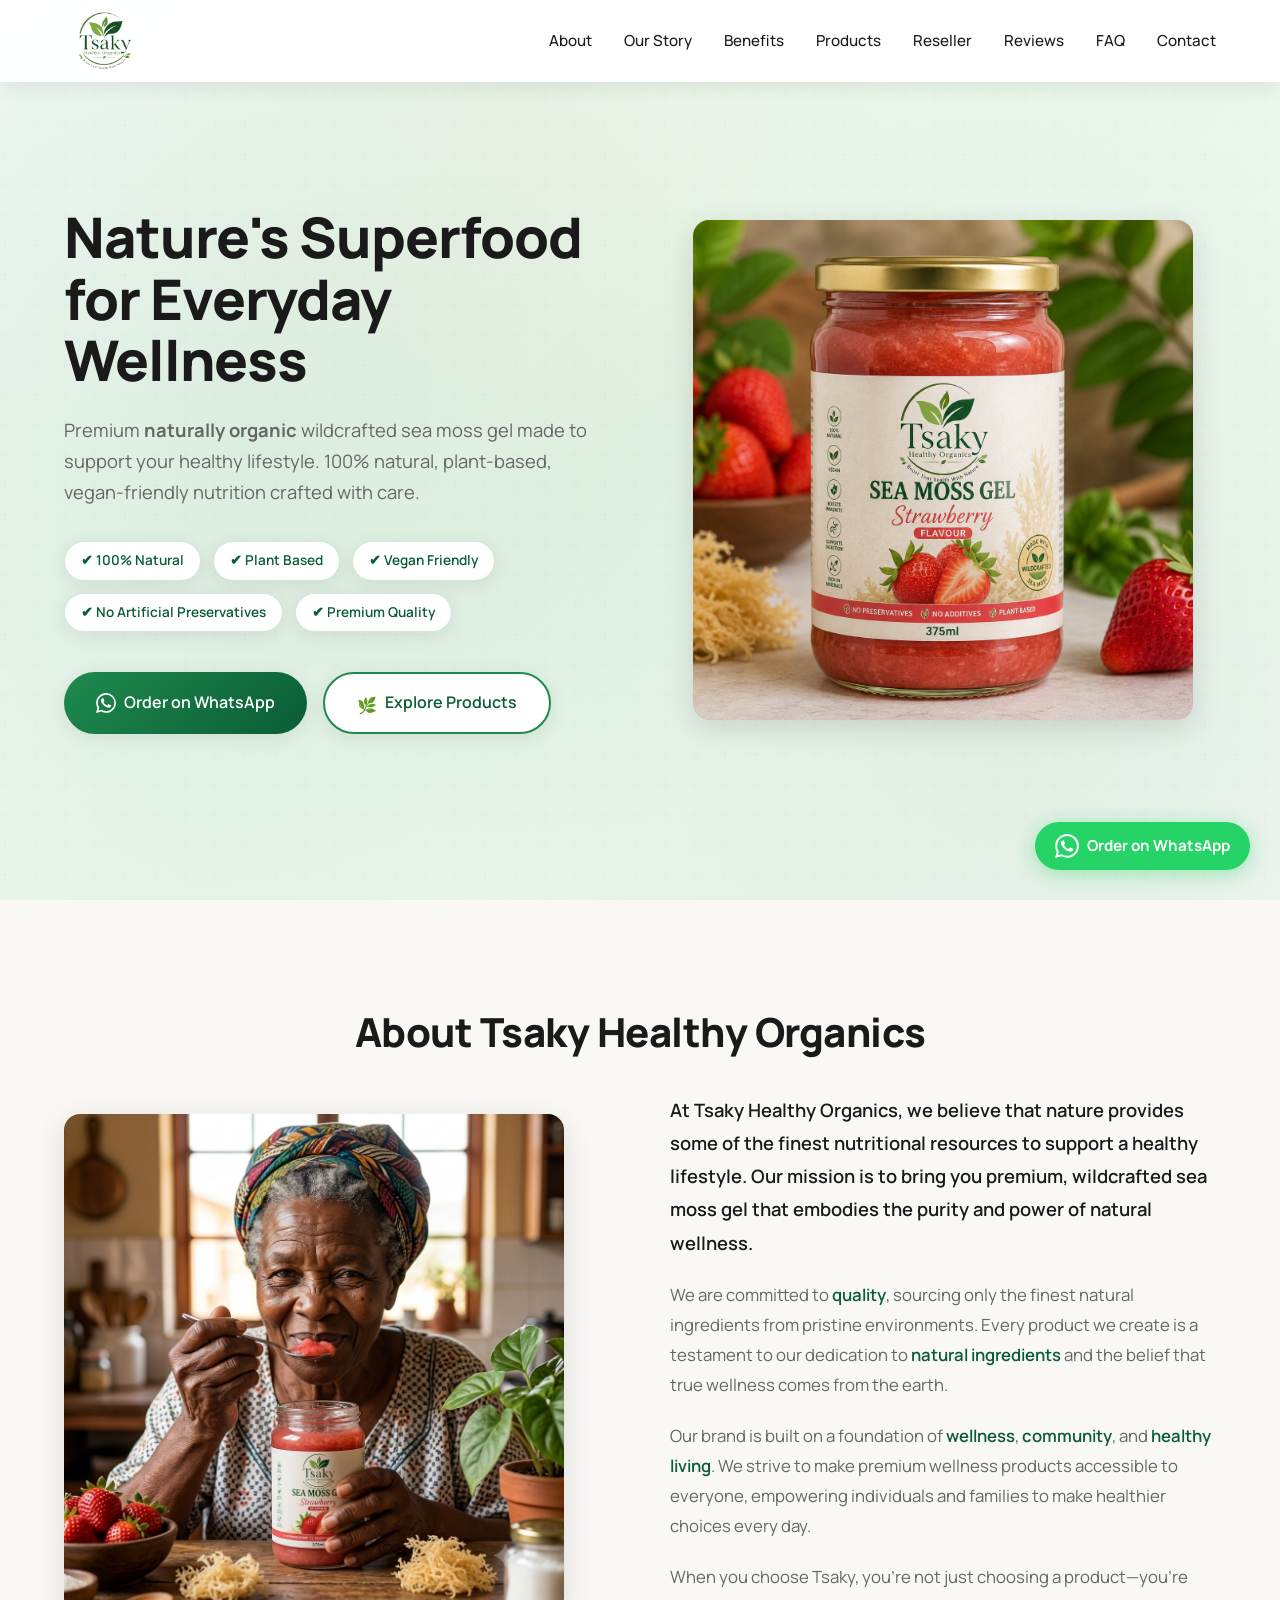
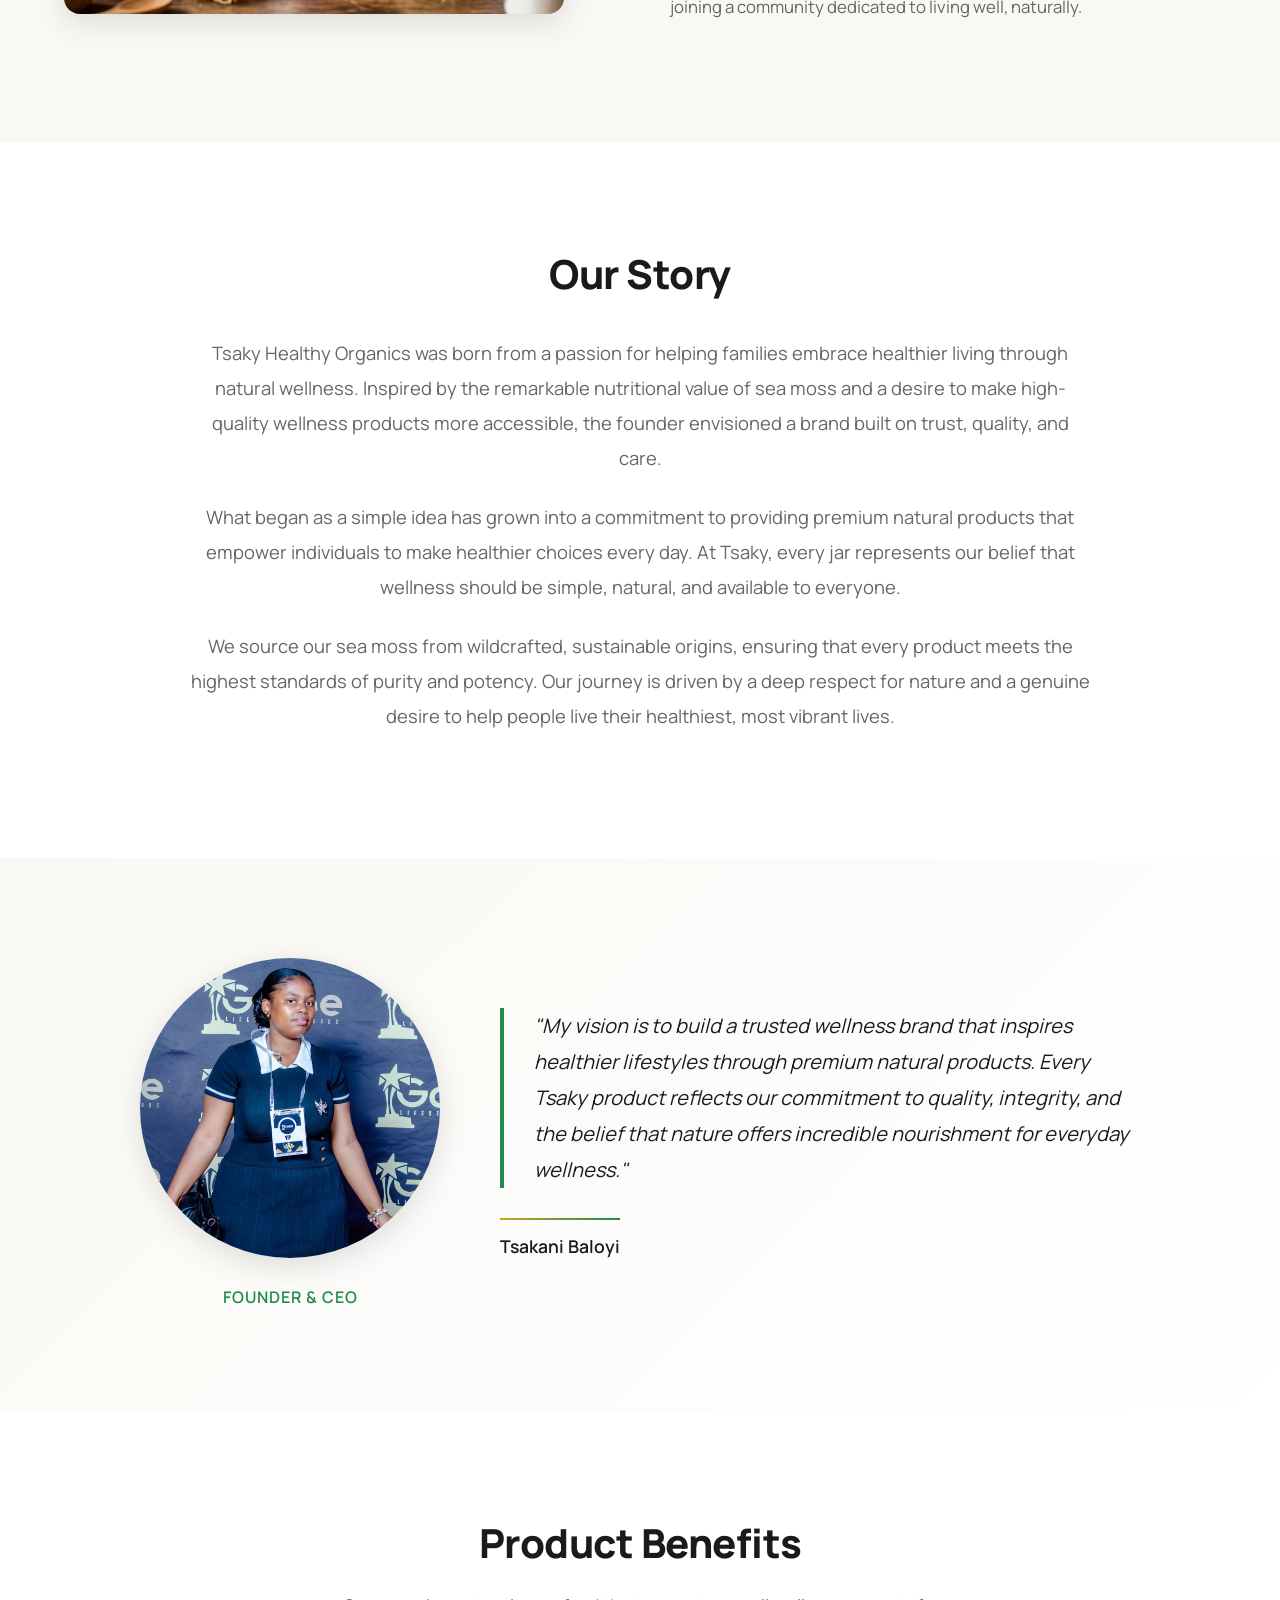
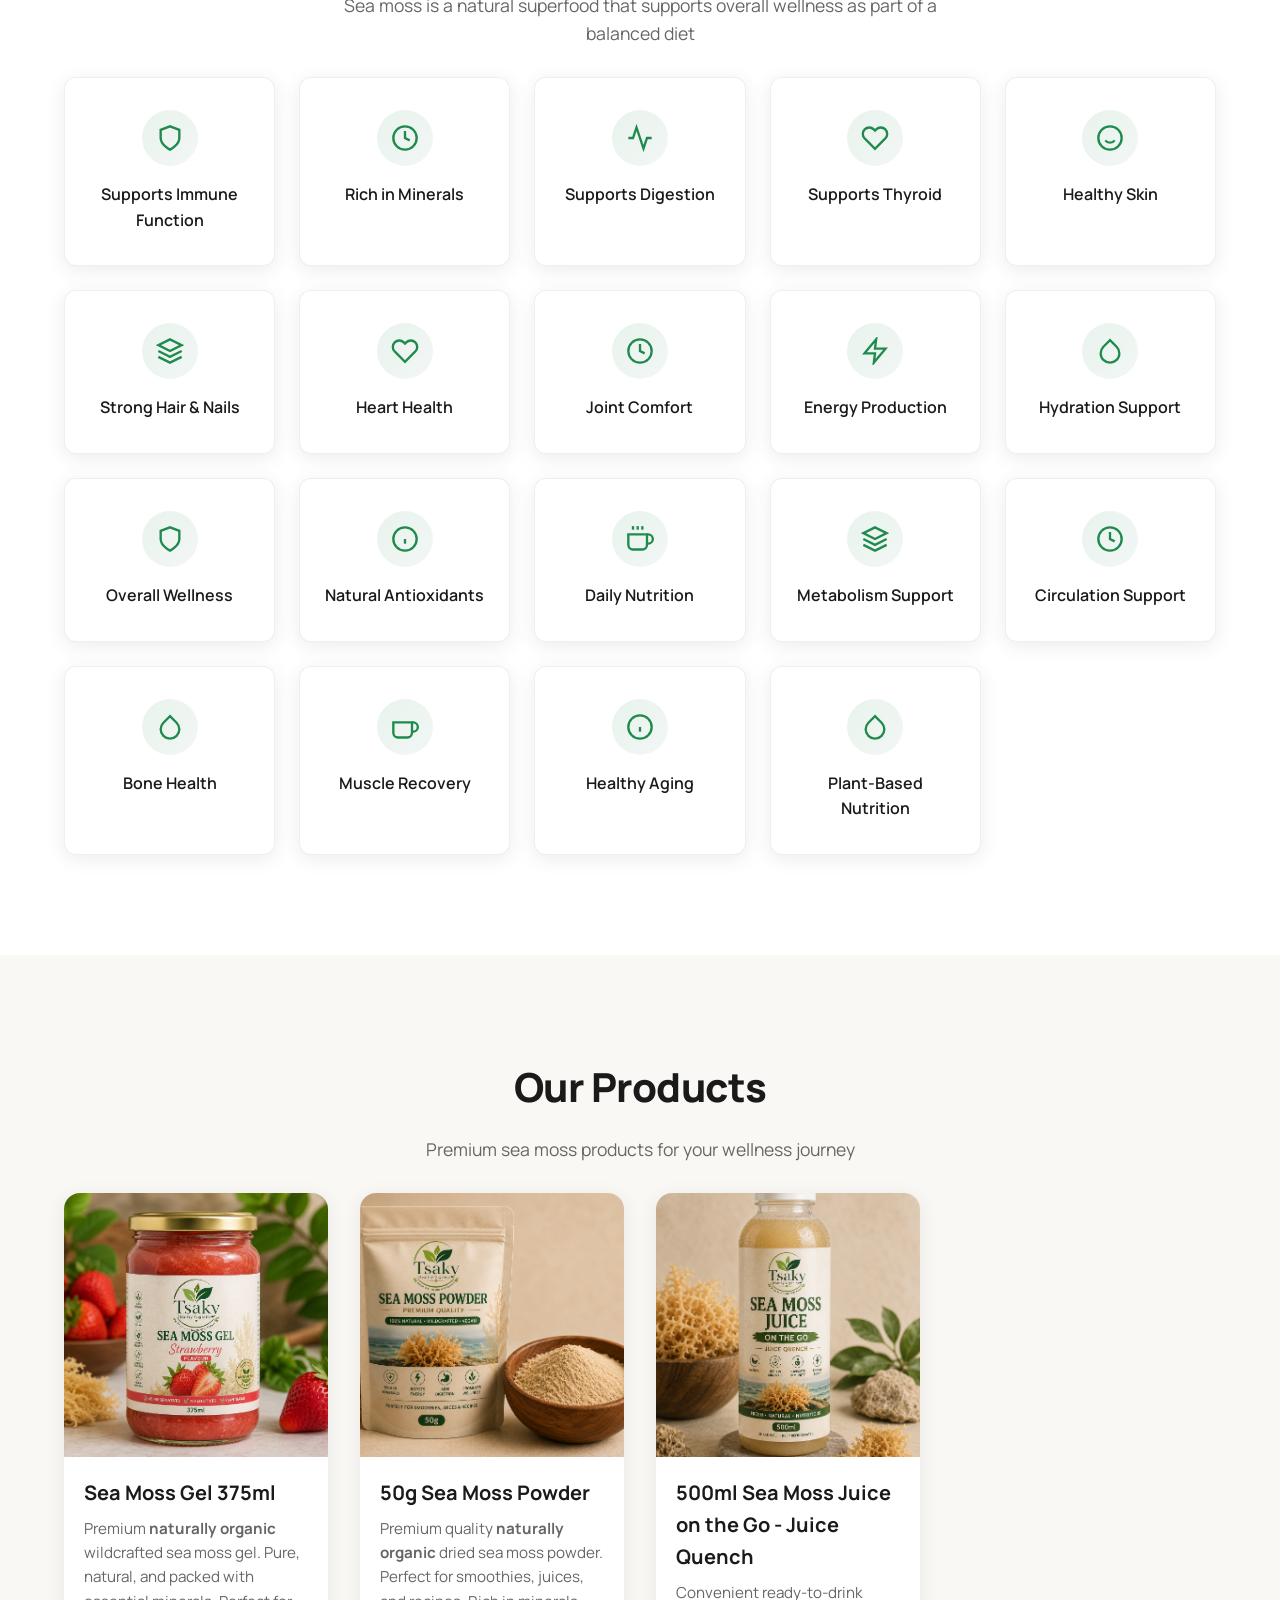
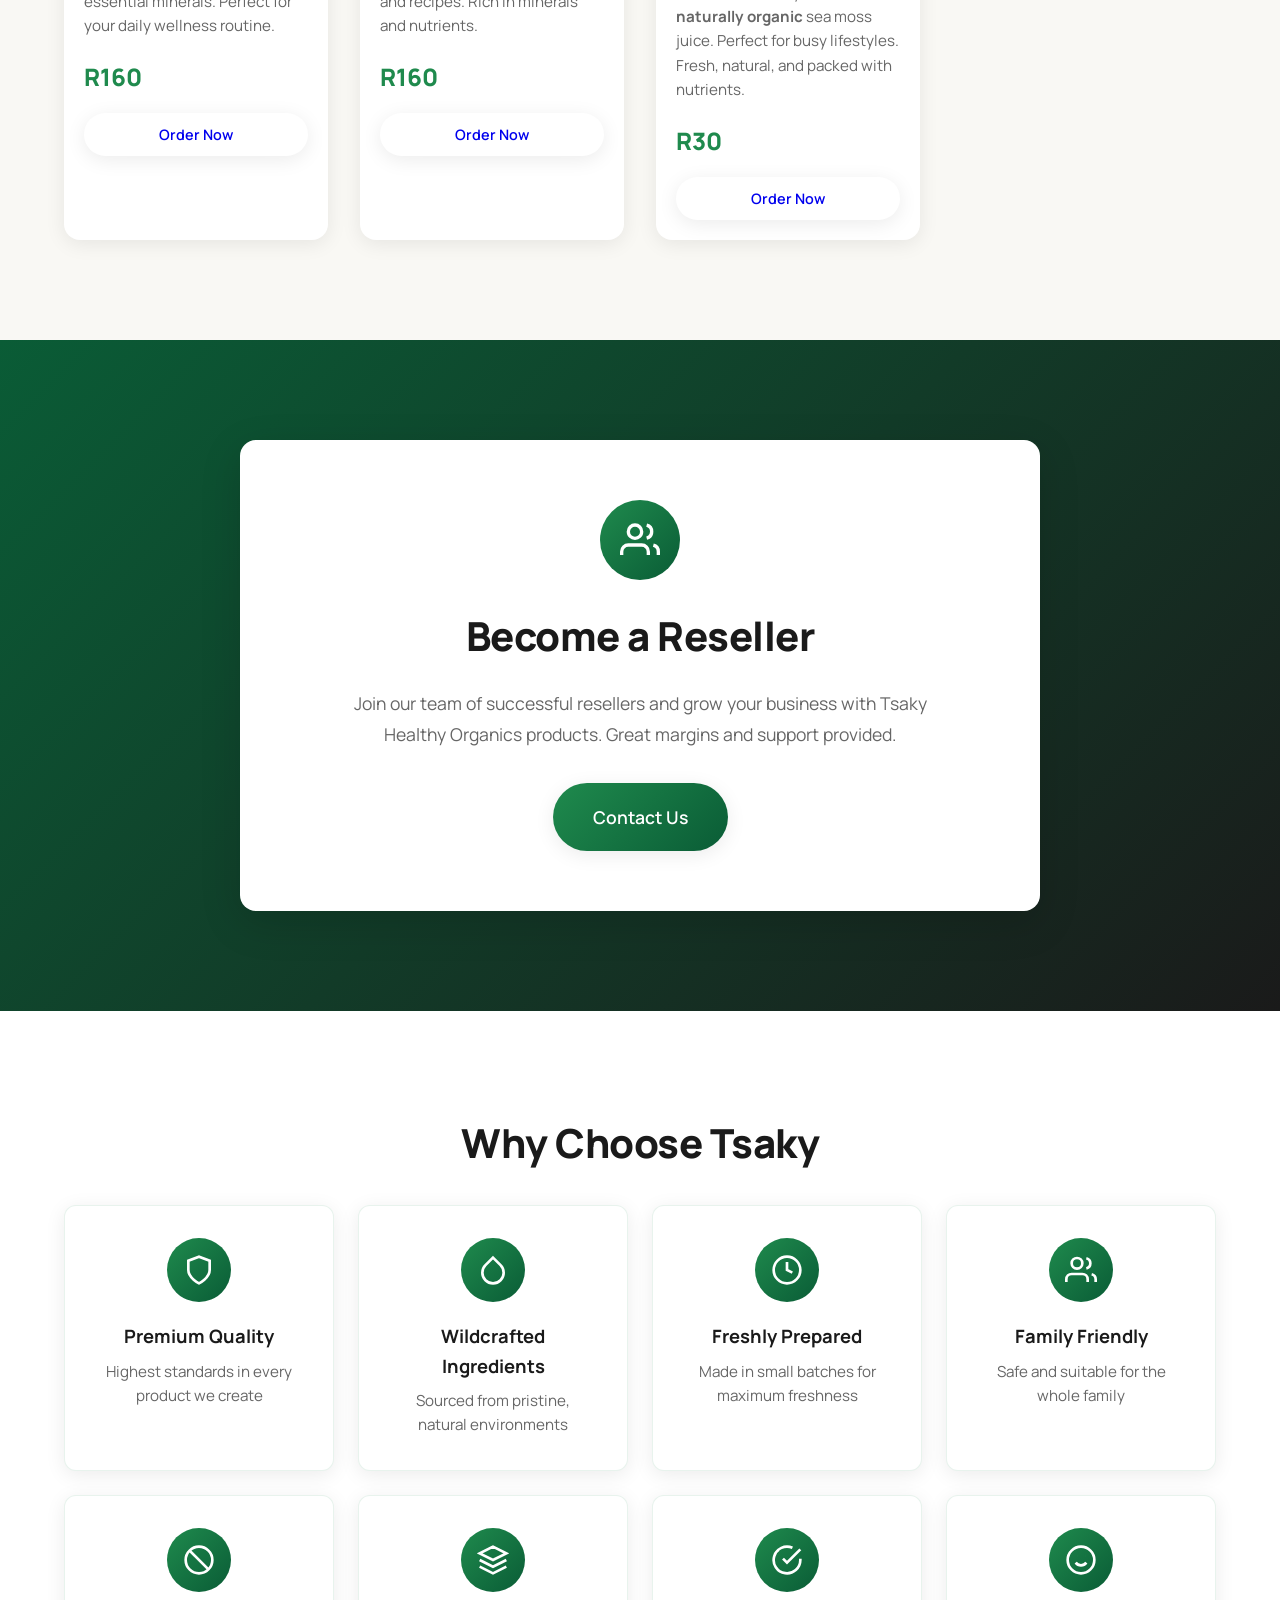
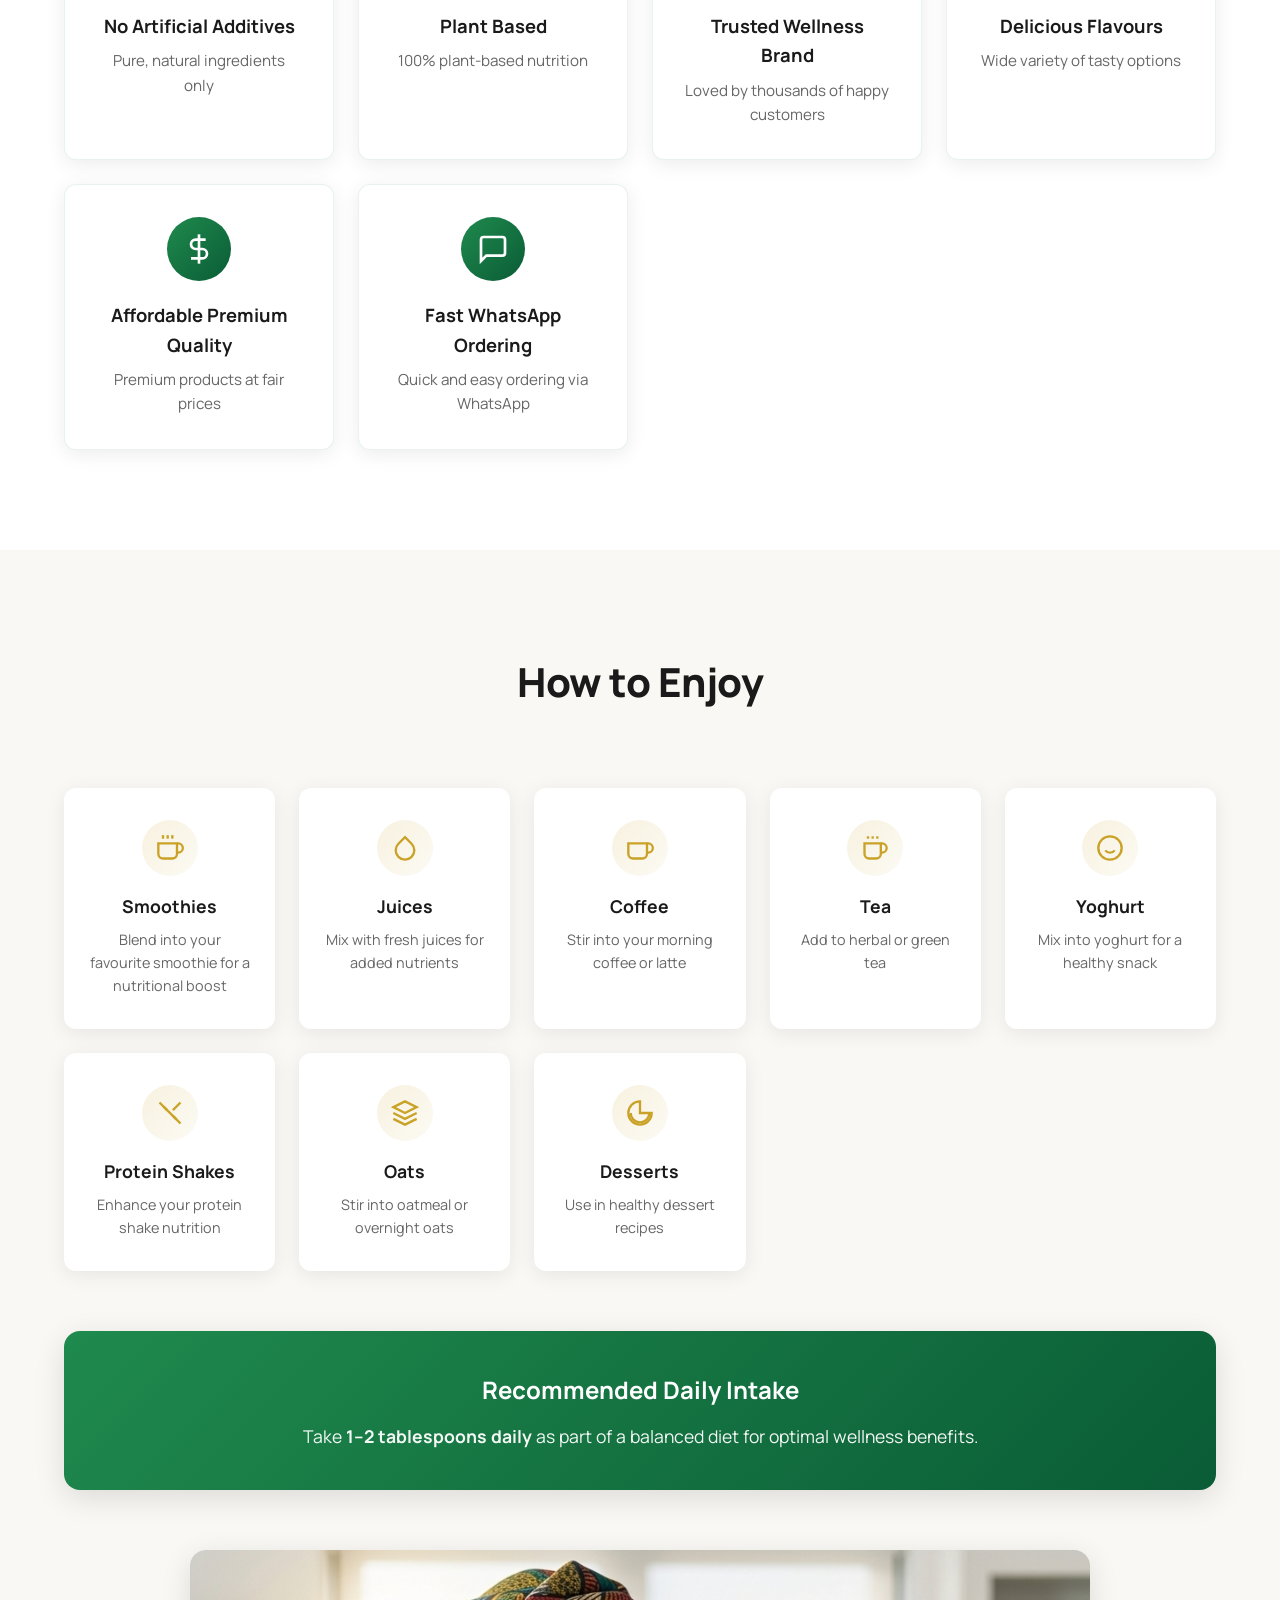
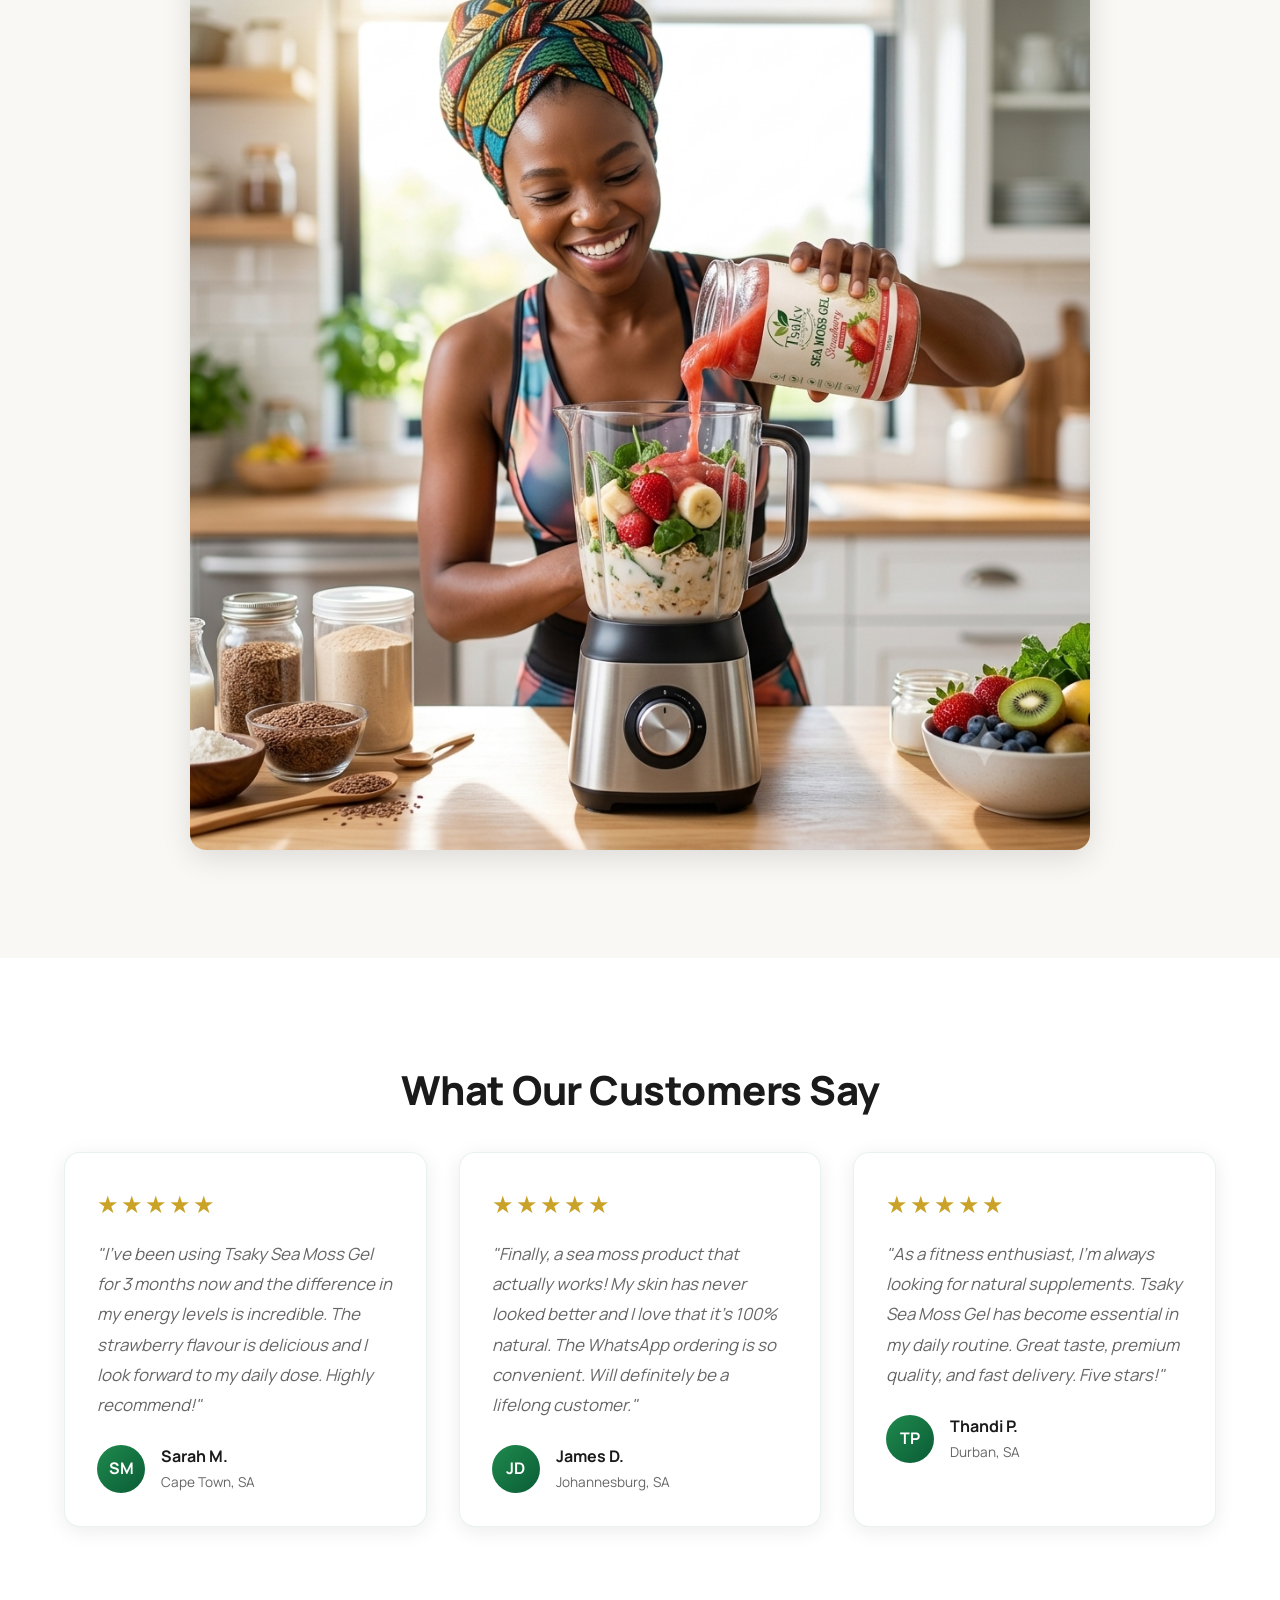
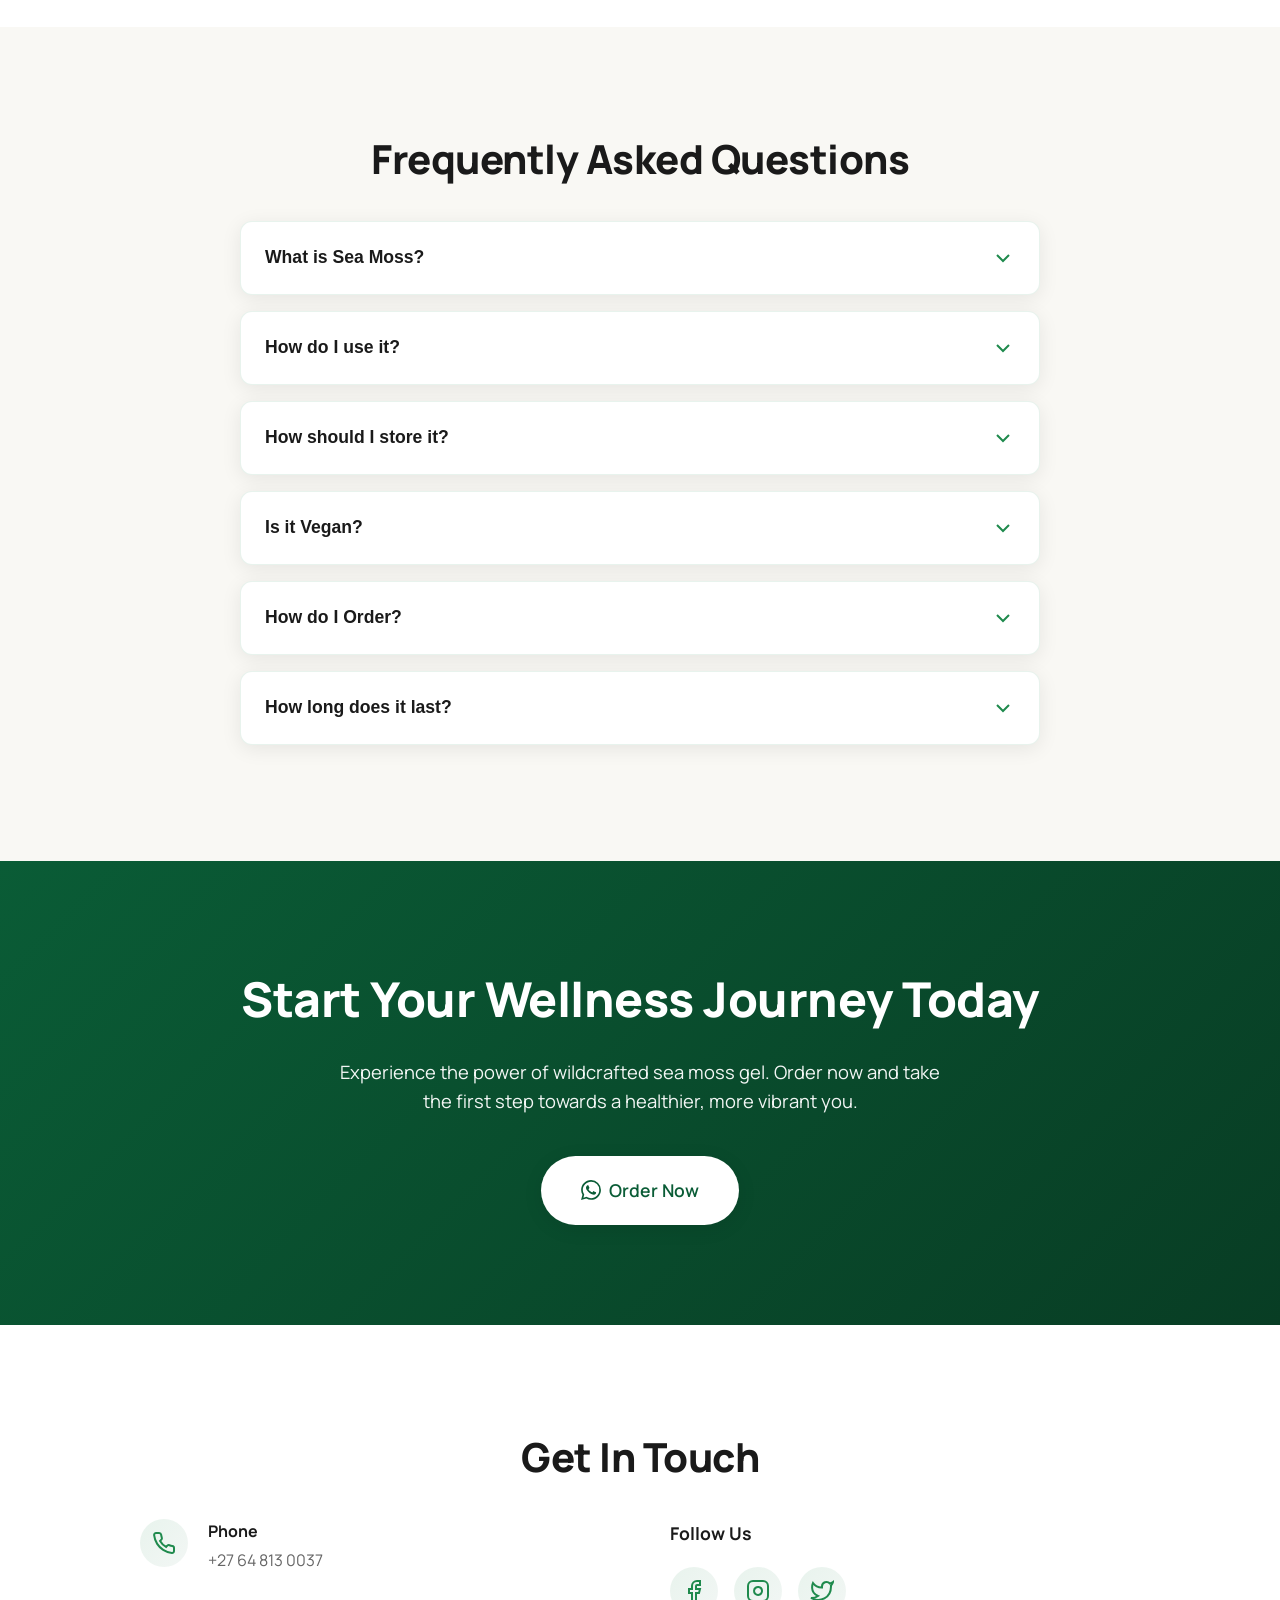
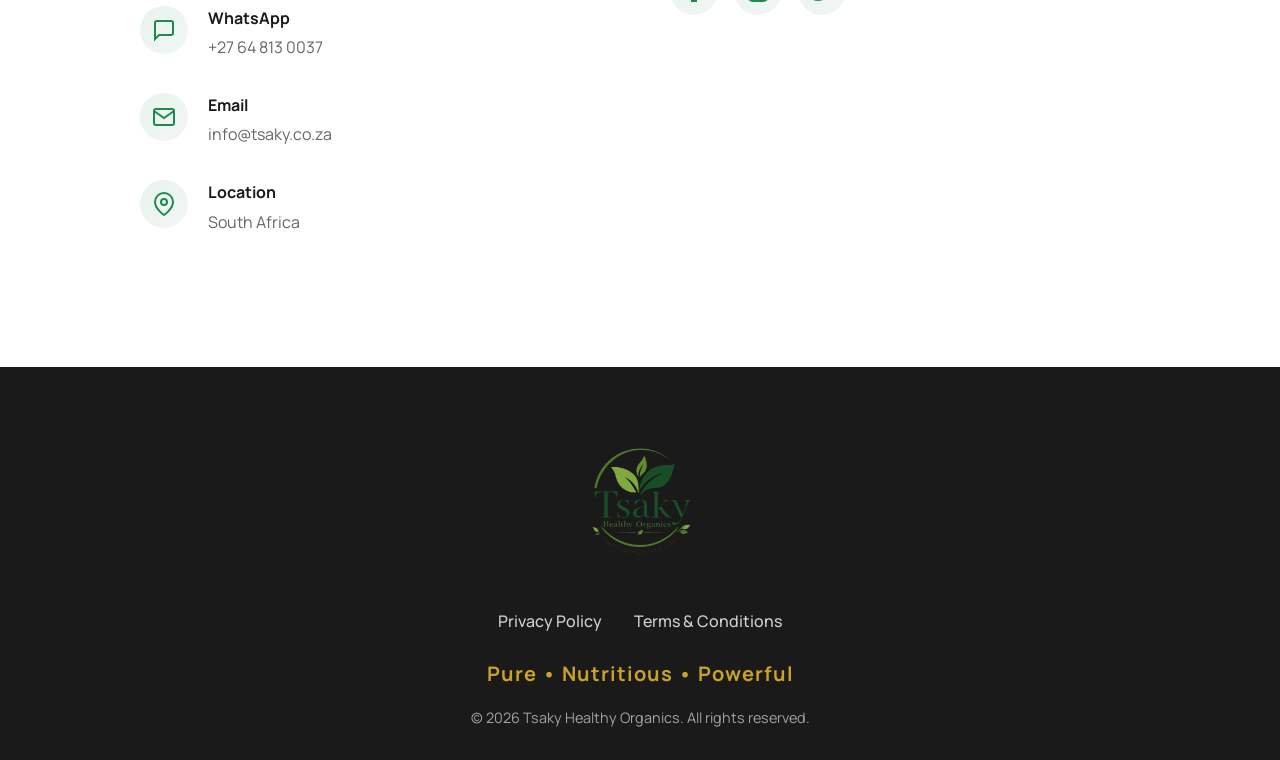
==== commit 64253b66: "Emphasize naturally organic messaging in homepage and product descriptions" ====
--- a/index.html
+++ b/index.html
@@ -3,9 +3,43 @@
 <head>
     <meta charset="UTF-8">
     <meta name="viewport" content="width=device-width, initial-scale=1.0">
-    <meta name="description" content="Tsaky Healthy Organics - Premium Wildcrafted Sea Moss Gel for everyday wellness. 100% natural, plant-based, vegan-friendly nutrition.">
-    <meta name="keywords" content="sea moss, wellness, natural, organic, health, nutrition, South Africa">
-    <title>Tsaky Healthy Organics | Pure • Nutritious • Powerful</title>
+    <meta http-equiv="X-UA-Compatible" content="IE=edge">
+    
+    <!-- Primary Meta Tags -->
+    <title>Tsaky Healthy Organics | Premium Sea Moss Products South Africa | Natural Wellness</title>
+    <meta name="title" content="Tsaky Healthy Organics | Premium Sea Moss Products South Africa | Natural Wellness">
+    <meta name="description" content="Discover Tsaky Healthy Organics - South Africa's trusted source for premium wildcrafted sea moss gel, powder & juice. 100% natural, vegan-friendly wellness products. Order via WhatsApp for fast delivery.">
+    <meta name="keywords" content="sea moss South Africa, sea moss gel, sea moss powder, organic health products, natural wellness products, premium sea moss, wildcrafted sea moss, vegan supplements, healthy lifestyle products, organic supplements South Africa, natural sea moss products, Tsaky Healthy Organics, sea moss benefits, organic wellness brand">
+    <meta name="author" content="Tsaky Healthy Organics">
+    <meta name="robots" content="index, follow">
+    <meta name="language" content="English">
+    <meta name="geo.region" content="ZA">
+    <meta name="geo.country" content="South Africa">
+    
+    <!-- Canonical URL -->
+    <link rel="canonical" href="https://tsakyhealthyorganics.space/">
+    
+    <!-- Favicon -->
+    <link rel="icon" type="image/png" href="images/logo.png">
+    <link rel="apple-touch-icon" href="images/logo.png">
+    
+    <!-- Open Graph / Facebook -->
+    <meta property="og:type" content="website">
+    <meta property="og:url" content="https://tsakyhealthyorganics.space/">
+    <meta property="og:title" content="Tsaky Healthy Organics | Premium Sea Moss Products South Africa">
+    <meta property="og:description" content="Discover premium wildcrafted sea moss gel, powder & juice. 100% natural, vegan-friendly wellness products for healthier living in South Africa.">
+    <meta property="og:image" content="https://tsakyhealthyorganics.space/images/hero-product.png">
+    <meta property="og:image:width" content="1200">
+    <meta property="og:image:height" content="630">
+    <meta property="og:locale" content="en_ZA">
+    <meta property="og:site_name" content="Tsaky Healthy Organics">
+    
+    <!-- Twitter -->
+    <meta property="twitter:card" content="summary_large_image">
+    <meta property="twitter:url" content="https://tsakyhealthyorganics.space/">
+    <meta property="twitter:title" content="Tsaky Healthy Organics | Premium Sea Moss Products South Africa">
+    <meta property="twitter:description" content="Discover premium wildcrafted sea moss gel, powder & juice. 100% natural, vegan-friendly wellness products.">
+    <meta property="twitter:image" content="https://tsakyhealthyorganics.space/images/hero-product.png">
     
     <!-- Google Fonts -->
     <link rel="preconnect" href="https://fonts.googleapis.com">
@@ -14,6 +48,129 @@
     
     <!-- Stylesheet -->
     <link rel="stylesheet" href="styles.css">
+    
+    <!-- Schema.org Structured Data - Organization -->
+    <script type="application/ld+json">
+    {
+      "@context": "https://schema.org",
+      "@type": "Organization",
+      "name": "Tsaky Healthy Organics",
+      "url": "https://tsakyhealthyorganics.space",
+      "logo": "https://tsakyhealthyorganics.space/images/logo.png",
+      "description": "Premium wildcrafted sea moss products for natural wellness in South Africa",
+      "foundingDate": "2020",
+      "founder": {
+        "@type": "Person",
+        "name": "Tsakani Baloyi"
+      },
+      "contactPoint": {
+        "@type": "ContactPoint",
+        "telephone": "+27-64-813-0037",
+        "contactType": "sales",
+        "availableLanguage": ["English", "Afrikaans"]
+      },
+      "address": {
+        "@type": "PostalAddress",
+        "addressCountry": "ZA",
+        "addressLocality": "South Africa"
+      },
+      "sameAs": [
+        "https://wa.me/27648130037"
+      ]
+    }
+    </script>
+    
+    <!-- Schema.org - Local Business -->
+    <script type="application/ld+json">
+    {
+      "@context": "https://schema.org",
+      "@type": "LocalBusiness",
+      "name": "Tsaky Healthy Organics",
+      "image": "https://tsakyhealthyorganics.space/images/logo.png",
+      "telephone": "+27-64-813-0037",
+      "email": "info@tsaky.co.za",
+      "address": {
+        "@type": "PostalAddress",
+        "addressCountry": "ZA"
+      },
+      "openingHours": "Mo-Su 08:00-20:00",
+      "priceRange": "R30-R160"
+    }
+    </script>
+    
+    <!-- Schema.org - Website -->
+    <script type="application/ld+json">
+    {
+      "@context": "https://schema.org",
+      "@type": "WebSite",
+      "name": "Tsaky Healthy Organics",
+      "url": "https://tsakyhealthyorganics.space",
+      "description": "Premium wildcrafted sea moss products for natural wellness",
+      "potentialAction": {
+        "@type": "SearchAction",
+        "target": "https://tsakyhealthyorganics.space/?s={search_term_string}",
+        "query-input": "required name=search_term_string"
+      }
+    }
+    </script>
+    
+    <!-- Schema.org - FAQPage -->
+    <script type="application/ld+json">
+    {
+      "@context": "https://schema.org",
+      "@type": "FAQPage",
+      "mainEntity": [
+        {
+          "@type": "Question",
+          "name": "What is Sea Moss?",
+          "acceptedAnswer": {
+            "@type": "Answer",
+            "text": "Sea moss, also known as Irish moss, is a type of red algae that grows along the Atlantic coasts of Europe and North America. It's packed with essential minerals and nutrients, making it a popular superfood. Our sea moss gel is made from wildcrafted sea moss, carefully prepared to preserve its natural benefits."
+          }
+        },
+        {
+          "@type": "Question",
+          "name": "How do I use it?",
+          "acceptedAnswer": {
+            "@type": "Answer",
+            "text": "Take 1-2 tablespoons of sea moss gel daily as part of a balanced diet. You can add it to smoothies, juices, coffee, tea, yoghurt, oatmeal, or any recipe of your choice. It's versatile and easy to incorporate into your daily routine."
+          }
+        },
+        {
+          "@type": "Question",
+          "name": "How should I store it?",
+          "acceptedAnswer": {
+            "@type": "Answer",
+            "text": "Store your sea moss gel in the refrigerator for up to 3-4 weeks. Always use a clean spoon when serving to maintain freshness. For longer storage, you can freeze it in ice cube trays for up to 3 months."
+          }
+        },
+        {
+          "@type": "Question",
+          "name": "Is it Vegan?",
+          "acceptedAnswer": {
+            "@type": "Answer",
+            "text": "Yes! Our sea moss gel is 100% plant-based and vegan-friendly. It contains no animal products or by-products, making it suitable for vegans and vegetarians."
+          }
+        },
+        {
+          "@type": "Question",
+          "name": "How do I Order?",
+          "acceptedAnswer": {
+            "@type": "Answer",
+            "text": "Ordering is easy! Simply click the 'Order on WhatsApp' button on our website, or message us directly on WhatsApp at +27 64 813 0037. Tell us which flavour you'd like and we'll guide you through the simple ordering process."
+          }
+        },
+        {
+          "@type": "Question",
+          "name": "How long does it last?",
+          "acceptedAnswer": {
+            "@type": "Answer",
+            "text": "When stored properly in the refrigerator, our sea moss gel lasts 3-4 weeks. If you freeze it, it can last up to 3 months. We recommend checking the expiration date on your jar and following proper storage guidelines."
+          }
+        }
+      ]
+    }
+    </script>
 </head>
 <body>
     <!-- Navigation -->
@@ -48,8 +205,8 @@
         <div class="container">
             <div class="hero-content">
                 <div class="hero-text">
-                    <h1 class="hero-title fade-in">Nature's Superfood for Everyday Wellness</h1>
-                    <p class="hero-subtitle fade-in">Premium Wildcrafted Sea Moss Gel made to support your healthy lifestyle naturally. Delicious, nutritious, and carefully crafted using premium ingredients.</p>
+    <h1 class="hero-title fade-in">Nature's Superfood for Everyday Wellness</h1>
+    <p class="hero-subtitle fade-in">Premium <strong>naturally organic</strong> wildcrafted sea moss gel made to support your healthy lifestyle. 100% natural, plant-based, vegan-friendly nutrition crafted with care.</p>
                     
                     <div class="hero-badges fade-in">
                         <span class="badge">✔ 100% Natural</span>
@@ -360,7 +517,7 @@
                         <img src="images/gel.png" alt="Sea Moss Gel 500ml" class="flavour-img">
                     </div>
                     <h3 class="flavour-name">Sea Moss Gel 375ml</h3>
-                    <p class="flavour-desc">Premium wildcrafted sea moss gel. Pure, natural, and packed with essential minerals. Perfect for your daily wellness routine.</p>
+                    <p class="flavour-desc">Premium <strong>naturally organic</strong> wildcrafted sea moss gel. Pure, natural, and packed with essential minerals. Perfect for your daily wellness routine.</p>
                     <div class="flavour-price">R160</div>
                     <a href="https://wa.me/27648130037?text=Hello%20Tsaky%20Healthy%20Organics.%20I%20would%20like%20to%20order%20Sea%20Moss%20Gel%20500ml." class="btn btn-small" target="_blank" rel="noopener">Order Now</a>
                 </div>
@@ -370,7 +527,7 @@
                         <img src="images/powder.png" alt="50g Sea Moss Powder" class="flavour-img">
                     </div>
                     <h3 class="flavour-name">50g Sea Moss Powder</h3>
-                    <p class="flavour-desc">Premium quality dried sea moss powder. Perfect for smoothies, juices, and recipes. Rich in minerals and nutrients.</p>
+                    <p class="flavour-desc">Premium quality <strong>naturally organic</strong> dried sea moss powder. Perfect for smoothies, juices, and recipes. Rich in minerals and nutrients.</p>
                     <div class="flavour-price">R160</div>
                     <a href="https://wa.me/27648130037?text=Hello%20Tsaky%20Healthy%20Organics.%20I%20would%20like%20to%20order%2050g%20Sea%20Moss%20Powder." class="btn btn-small" target="_blank" rel="noopener">Order Now</a>
                 </div>
@@ -380,7 +537,7 @@
                         <img src="images/juice.png" alt="500ml Sea Moss Juice on the Go" class="flavour-img">
                     </div>
                     <h3 class="flavour-name">500ml Sea Moss Juice on the Go - Juice Quench</h3>
-                    <p class="flavour-desc">Convenient ready-to-drink sea moss juice. Perfect for busy lifestyles. Fresh, natural, and packed with nutrients.</p>
+                    <p class="flavour-desc">Convenient ready-to-drink <strong>naturally organic</strong> sea moss juice. Perfect for busy lifestyles. Fresh, natural, and packed with nutrients.</p>
                     <div class="flavour-price">R30</div>
                     <a href="https://wa.me/27648130037?text=Hello%20Tsaky%20Healthy%20Organics.%20I%20would%20like%20to%20order%20500ml%20Sea%20Moss%20Juice%20on%20the%20Go." class="btn btn-small" target="_blank" rel="noopener">Order Now</a>
                 </div>
